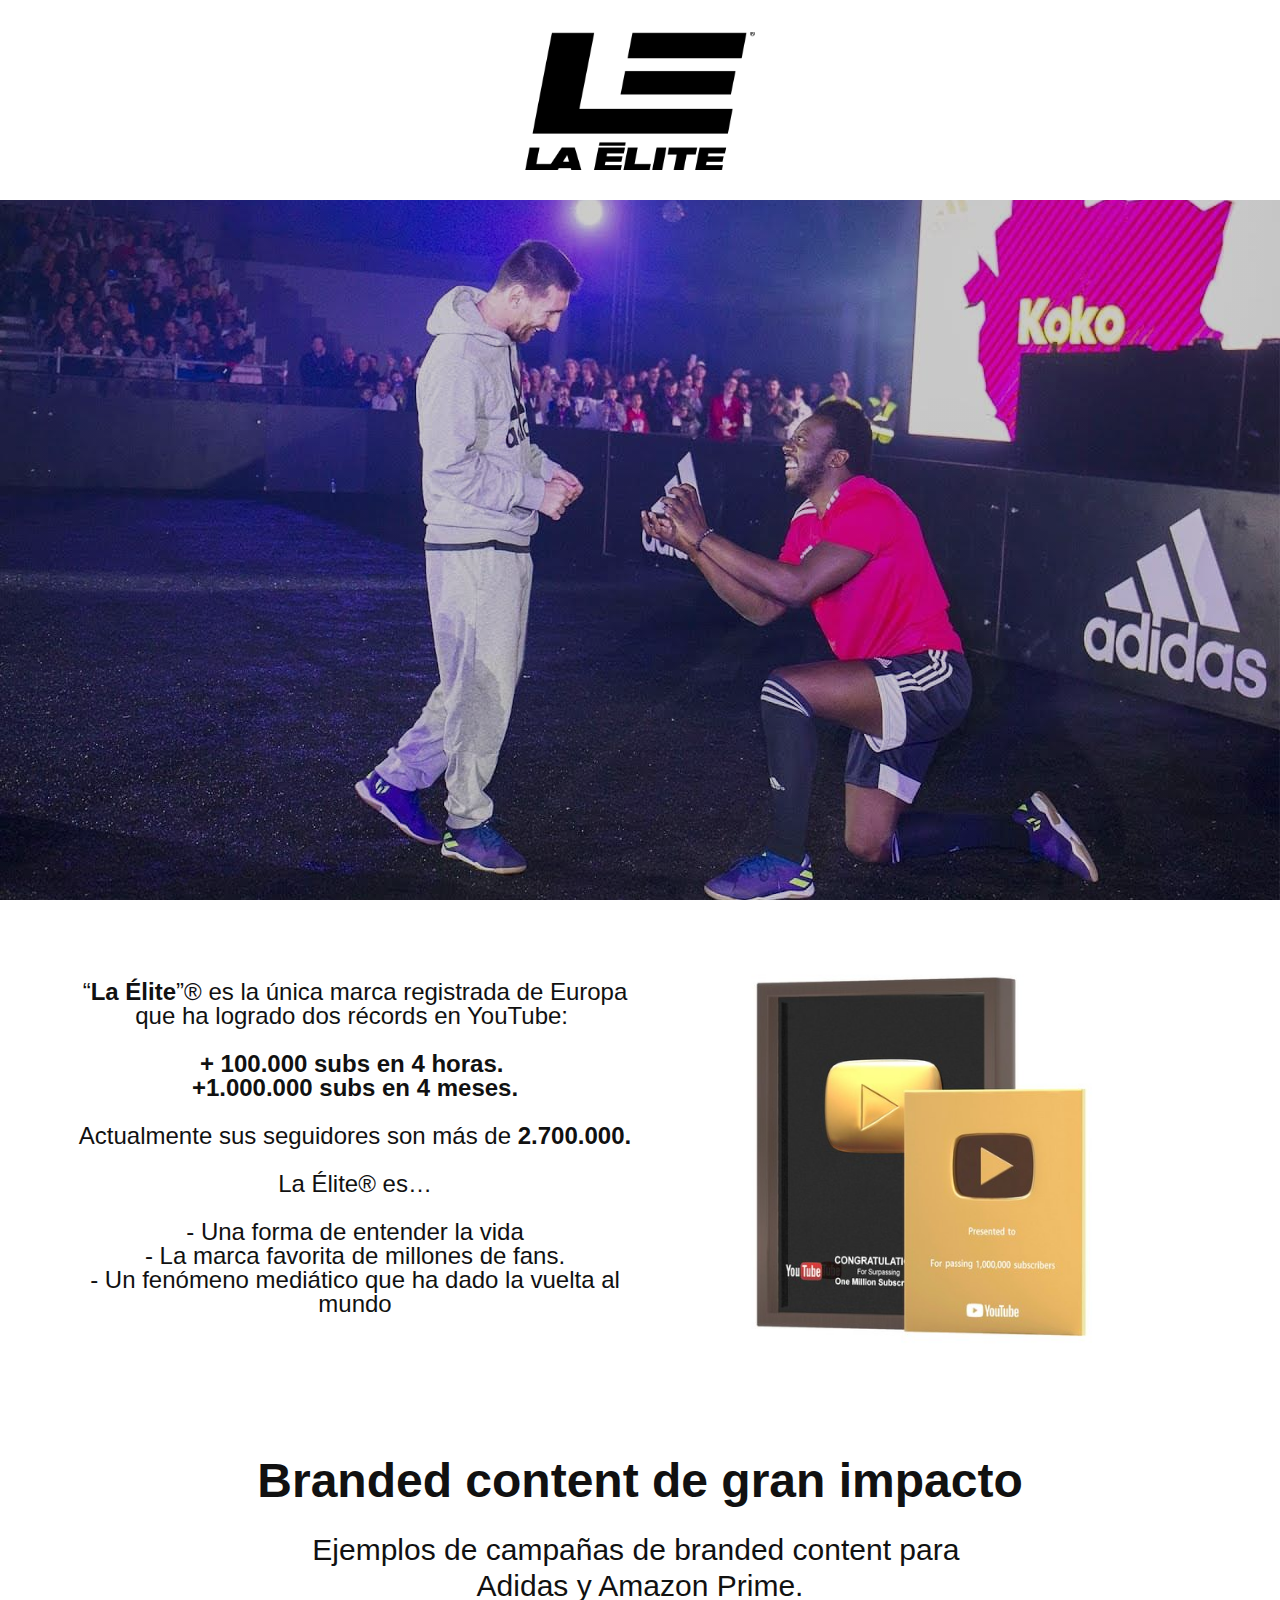
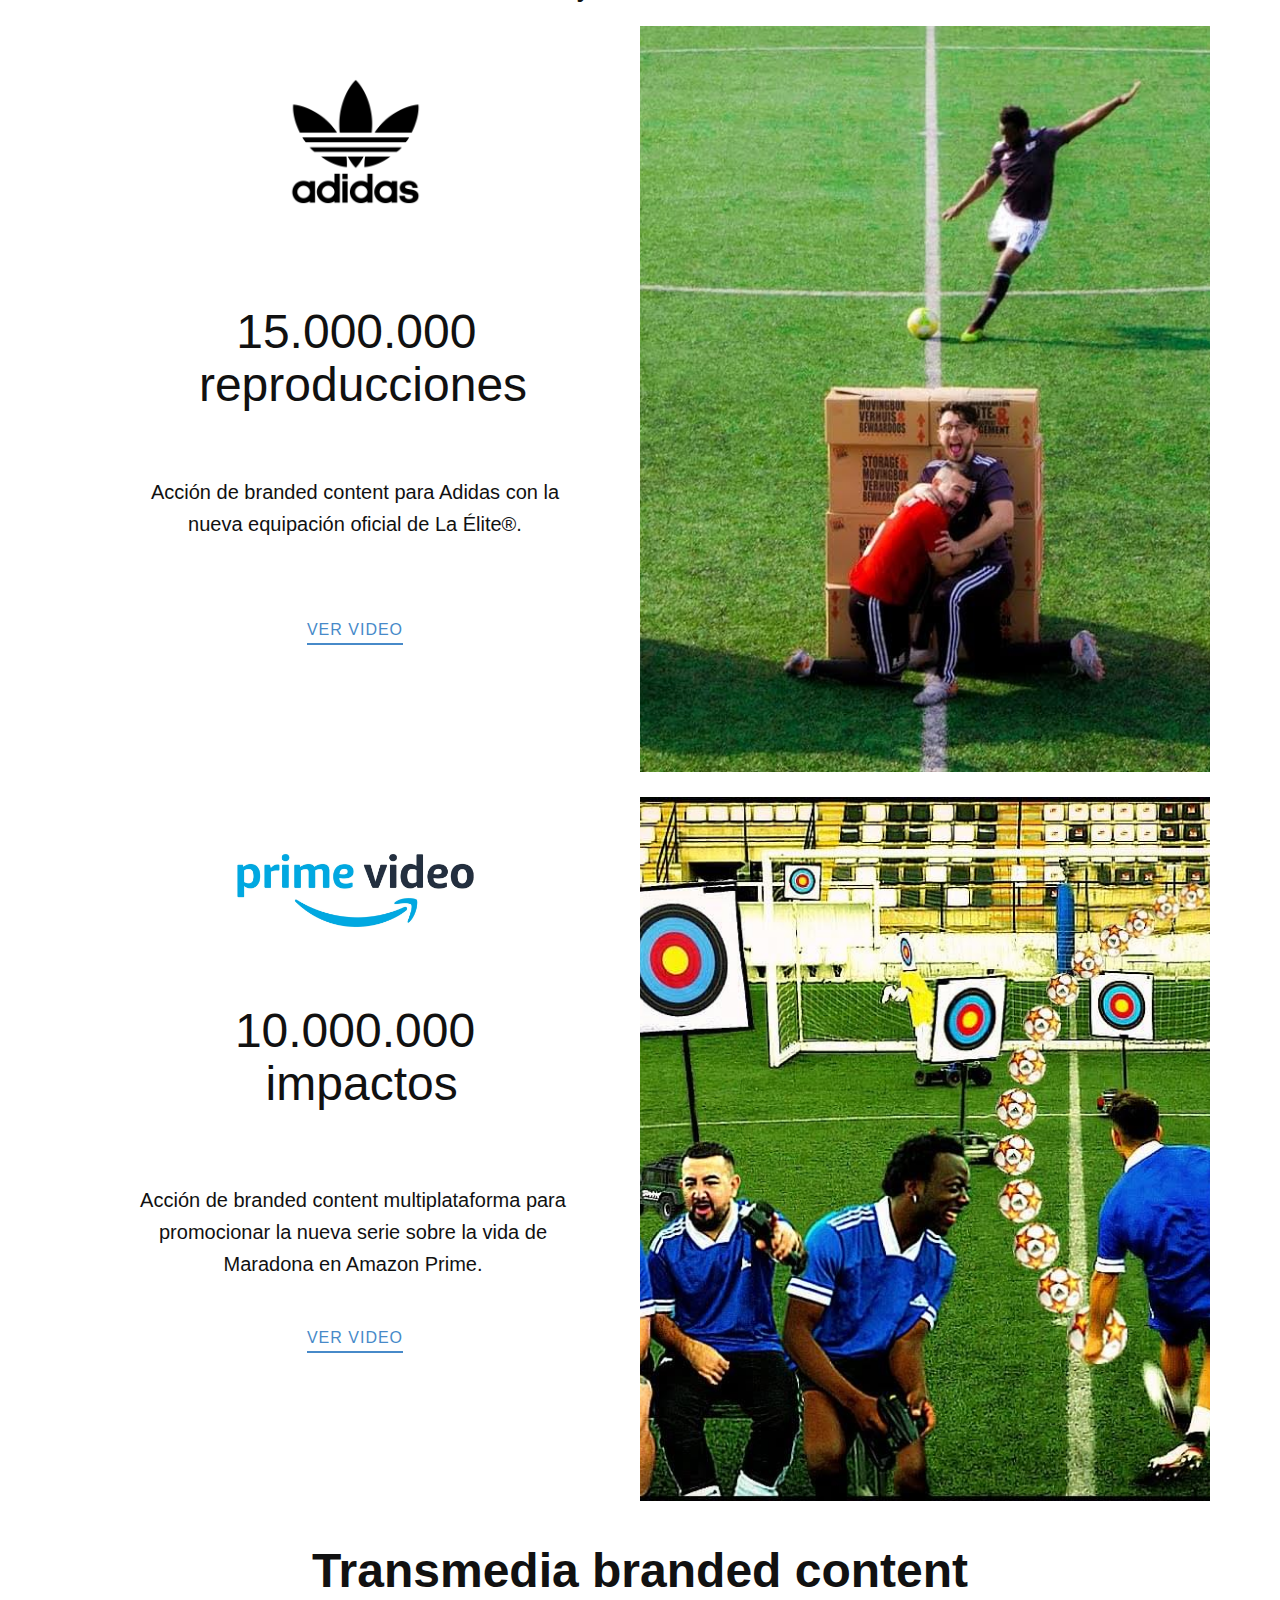
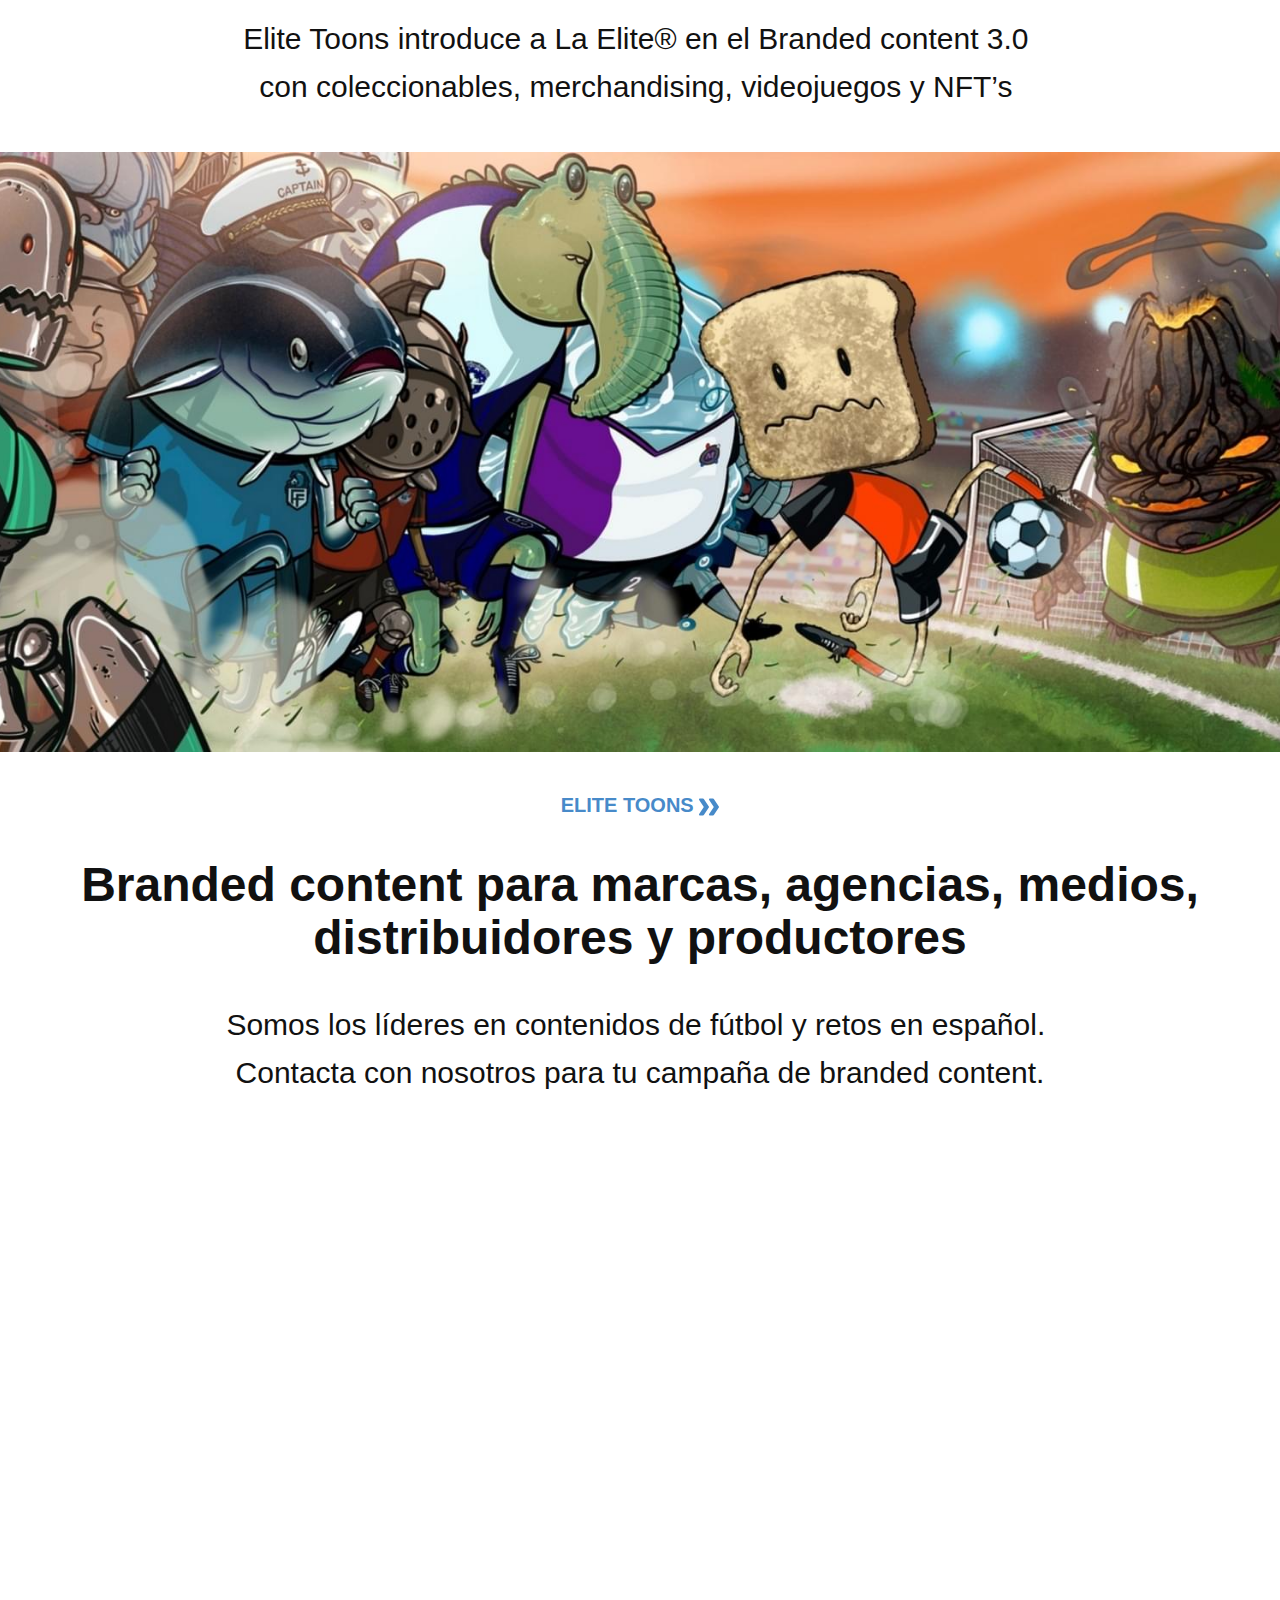
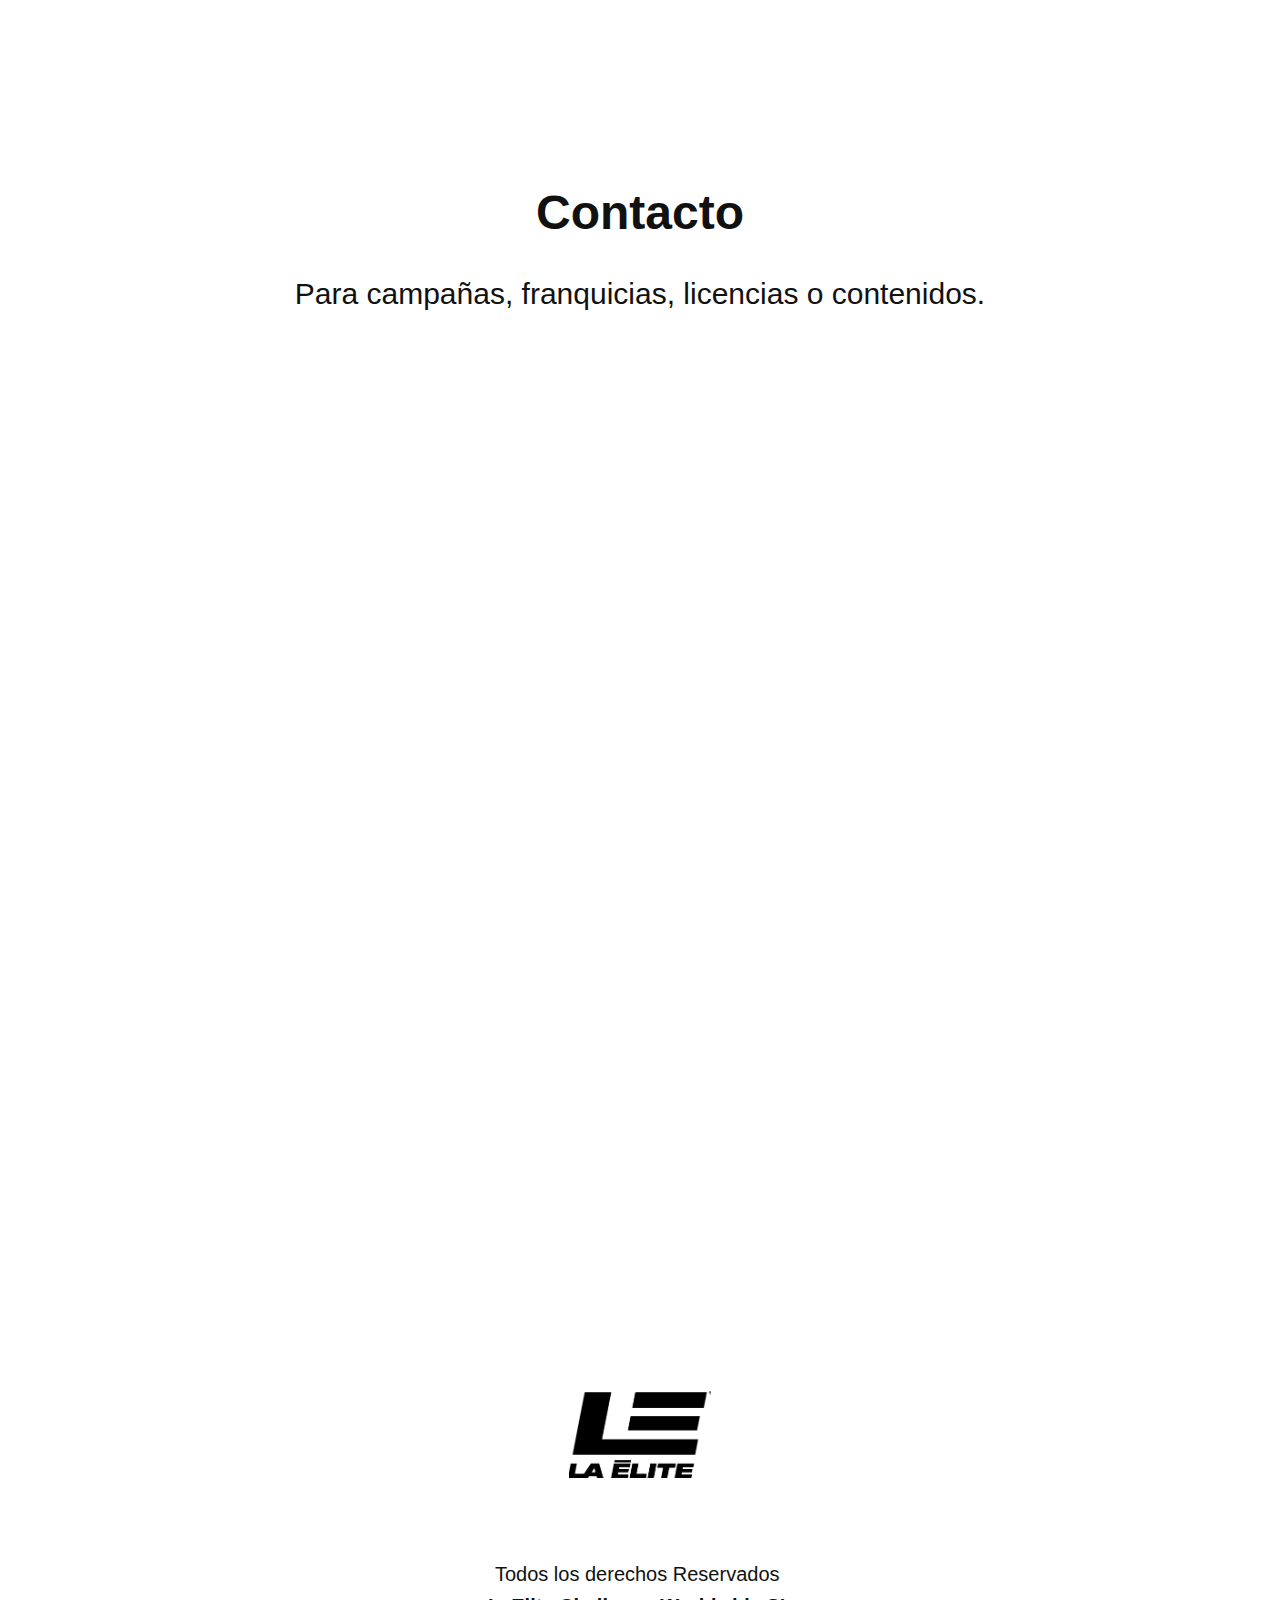
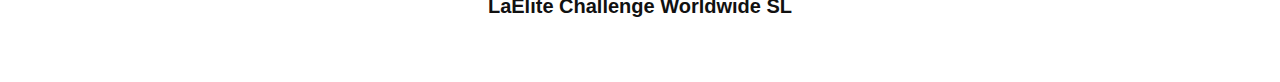
==== La-Elite.html @ 3ebfd76a "Landing page 1.0" ====
<!DOCTYPE html>
<html style="font-size: 16px;" lang="es"><head>
    <meta name="viewport" content="width=device-width, initial-scale=1.0">
    <meta charset="utf-8">
    <meta name="keywords" content="LaElite  retos futbol contenido marca influencers youtube tiktok  tik tok instagram challenges football soccer socialmedia ">
    <meta name="description" content="Licensing and Branded Content">
    <title>La Elite</title>
    <link rel="stylesheet" href="nicepage.css" media="screen">
<link rel="stylesheet" href="La-Elite.css" media="screen">
    <script class="u-script" type="text/javascript" src="jquery-1.9.1.min.js" defer=""></script>
    <script class="u-script" type="text/javascript" src="nicepage.js" defer=""></script>
    <meta name="generator" content="Nicepage 5.2.4, nicepage.com">
    <meta property="og:title" content="La Elite">
    <meta property="og:description" content="Challenges Worldwide. Futbol, influencers, branded content la Elite">
    <meta property="og:image" content="images/F8633E69-F8AB-4598-884B-5E8751451764.png">
    <meta property="og:url" content="Cryptomarketing.es/laelite">
    <link rel="icon" href="images/favicon.png">
    
    
    
    
    
    
    
    
    
    
    
    
    
    
    
    <script type="application/ld+json">{
		"@context": "http://schema.org",
		"@type": "Organization",
		"name": "La Elite CW Landing"
}</script>
    <meta name="theme-color" content="#478ac9">
    <meta property="og:type" content="website">
  </head>
  <body class="u-body u-xl-mode" data-lang="es"><header class="u-clearfix u-header u-white u-header" id="sec-7b88"><div class="u-clearfix u-sheet u-valign-middle-lg u-valign-middle-md u-valign-middle-sm u-valign-middle-xs u-sheet-1">
        <img class="u-image u-image-default u-preserve-proportions u-image-1" src="images/F8633E69-F8AB-4598-884B-5E8751451764.png" alt="" data-image-width="2528" data-image-height="1537">
      </div></header>
    <section class="u-align-center u-clearfix u-image u-shading u-video-cover u-section-1" id="carousel_d0b0" data-image-width="1280" data-image-height="720">
      <div class="u-clearfix u-sheet u-sheet-1"></div>
    </section>
    <section class="u-clearfix u-white u-section-2" id="sec-c9b1">
      <div class="u-clearfix u-sheet u-valign-middle u-sheet-1">
        <div class="u-clearfix u-expanded-width u-layout-wrap u-layout-wrap-1">
          <div class="u-layout">
            <div class="u-layout-row">
              <div class="u-container-style u-layout-cell u-size-30 u-white u-layout-cell-1">
                <div class="u-container-layout u-container-layout-1">
                  <p class="u-align-center u-custom-font u-font-arial u-text u-text-1">“<b>La Élite</b>”® es la única marca registrada de Europa que ha logrado dos récords en YouTube:&nbsp;<br>
                    <br>
                    <span style="font-weight: 700;">+</span>
                    <span style="font-weight: 700;">100.000 subs&nbsp;en&nbsp;4 horas.&nbsp;<br>+1.000.000&nbsp;subs&nbsp;en 4 meses.
                    </span>
                    <br>
                    <br>Actualmente sus seguidores son más de <span style="font-weight: 700;">2.700.000.</span>
                    <br>
                    <br>La Élite® es…<br>
                    <br>- Una forma de entender la vida<br>- La marca favorita de millones de fans.<br>- Un fenómeno mediático que ha dado la vuelta al mundo<br>
                  </p>
                </div>
              </div>
              <div class="u-container-style u-layout-cell u-size-30 u-layout-cell-2">
                <div class="u-container-layout u-container-layout-2">
                  <img class="u-expanded-width u-image u-image-contain u-image-default u-image-1" src="images/9CC37ECB-B79F-437D-857E-B94BC0A8EF96.jpeg" alt="" data-image-width="600" data-image-height="518">
                </div>
              </div>
            </div>
          </div>
        </div>
      </div>
    </section>
    <section class="u-clearfix u-section-3" id="sec-bc9f">
      <div class="u-clearfix u-sheet u-sheet-1">
        <h1 class="u-align-center u-custom-font u-font-arial u-text u-text-default u-text-1">Branded content de gran impacto</h1>
        <h3 class="u-align-center u-text u-text-default-xs u-text-2">Ejemplos de campañas de branded content para&nbsp;<br>Adidas y Amazon Prime.
        </h3>
      </div>
    </section>
    <section class="u-clearfix u-section-4" id="sec-6598">
      <div class="u-clearfix u-sheet u-sheet-1">
        <div class="u-clearfix u-expanded-width u-gutter-0 u-layout-wrap u-layout-wrap-1">
          <div class="u-layout" style="">
            <div class="u-layout-row" style="">
              <div class="u-align-center u-container-style u-layout-cell u-left-cell u-size-30 u-size-xs-60 u-white u-layout-cell-1" src="">
                <div class="u-container-layout u-container-layout-1">
                  <img class="u-image u-image-contain u-image-default u-image-1" src="images/C5A08C64-2C39-49C4-8559-2E375C775771.png" alt="" data-image-width="3840" data-image-height="2160">
                  <h1 class="u-text u-text-1">15.000.000&nbsp;<br>reproducciones
                  </h1>
                  <p class="u-align-center-xs u-align-left-md u-align-left-sm u-text u-text-2">Acción de branded content para Adidas con la nueva equipación oficial de&nbsp;La Élite®. </p>
                  <a href="https://youtu.be/mPvLZHl-RMQ" class="u-active-none u-border-2 u-border-no-left u-border-no-right u-border-no-top u-border-palette-1-base u-btn u-btn-rectangle u-button-style u-hover-none u-none u-btn-1">
                    <br>VER VIDEO
                  </a>
                </div>
              </div>
              <div class="u-align-center u-container-style u-image u-layout-cell u-right-cell u-size-30 u-size-xs-60 u-image-2" src="" data-image-width="1280" data-image-height="720">
                <div class="u-container-layout u-valign-middle u-container-layout-2" src=""></div>
              </div>
            </div>
          </div>
        </div>
      </div>
    </section>
    <section class="u-clearfix u-section-5" id="carousel_aed4">
      <div class="u-clearfix u-sheet u-sheet-1">
        <div class="u-clearfix u-expanded-width u-gutter-0 u-layout-wrap u-layout-wrap-1">
          <div class="u-layout" style="">
            <div class="u-layout-row" style="">
              <div class="u-align-center u-container-style u-layout-cell u-left-cell u-size-30 u-size-xs-60 u-white u-layout-cell-1" src="">
                <div class="u-container-layout u-valign-top-lg u-valign-top-md u-valign-top-sm u-valign-top-xl u-container-layout-1">
                  <img class="u-image u-image-contain u-image-default u-image-1" src="images/0F067AB4-8255-4D62-A600-AD9FF8846CD0.jpeg" alt="" data-image-width="1920" data-image-height="960">
                  <h1 class="u-text u-text-default u-text-1">10.000.000<br>&nbsp;impactos
                  </h1>
                  <p class="u-align-center-xs u-align-left-md u-align-left-sm u-text u-text-2">Acción de branded content multiplataforma para promocionar la nueva serie sobre la vida de Maradona en Amazon Prime.<br>
                  </p>
                  <a href="https://youtu.be/SVJ6r1bSUQo" class="u-active-none u-border-2 u-border-no-left u-border-no-right u-border-no-top u-border-palette-1-base u-btn u-btn-rectangle u-button-style u-hover-none u-none u-btn-1">
                    <br>Ver video
                  </a>
                </div>
              </div>
              <div class="u-align-center u-container-style u-image u-layout-cell u-right-cell u-size-30 u-size-xs-60 u-image-2" src="" data-image-width="1280" data-image-height="720">
                <div class="u-container-layout u-valign-middle u-container-layout-2" src=""></div>
              </div>
            </div>
          </div>
        </div>
      </div>
    </section>
    <section class="u-clearfix u-section-6" id="sec-845a">
      <div class="u-clearfix u-sheet u-sheet-1">
        <h1 class="u-align-center u-text u-text-default u-text-1">Transmedia branded&nbsp;content</h1>
        <p class="u-align-center u-text u-text-default-lg u-text-default-md u-text-default-xl u-text-2">Elite Toons introduce a La Elite®&nbsp;en el Branded content 3.0&nbsp;<br>con coleccionables, merchandising, videojuegos y NFT’s&nbsp;
        </p>
      </div>
    </section>
    <section class="u-clearfix u-image u-section-7" id="sec-3528" data-href="Https://cryptomarketing.es/elitetoons" data-image-width="1920" data-image-height="701">
      <div class="u-clearfix u-sheet u-sheet-1"></div>
    </section>
    <section class="u-clearfix u-section-8" id="sec-aef9">
      <div class="u-clearfix u-sheet u-valign-middle-sm u-valign-middle-xs u-sheet-1">
        <a href="https://cryptomarketing.es/elitetoons/index.html" class="u-btn u-button-style u-none u-text-hover-palette-2-base u-text-palette-1-base u-btn-1">elite toons&nbsp;<span class="u-icon u-text-palette-1-base"><svg class="u-svg-content" viewBox="0 -32 426.66667 426" style="width: 1em; height: 1em;"><path d="m213.332031 181.667969c0 4.265625-1.277343 8.53125-3.625 11.730469l-106.667969 160c-3.839843 5.761718-10.238281 9.601562-17.707031 9.601562h-64c-11.730469 0-21.332031-9.601562-21.332031-21.332031 0-4.269531 1.28125-8.535157 3.625-11.734375l98.773438-148.265625-98.773438-148.269531c-2.34375-3.199219-3.625-7.464844-3.625-11.730469 0-11.734375 9.601562-21.335938 21.332031-21.335938h64c7.46875 0 13.867188 3.839844 17.707031 9.601563l106.667969 160c2.347657 3.199218 3.625 7.464844 3.625 11.734375zm0 0"></path><path d="m426.667969 181.667969c0 4.265625-1.28125 8.53125-3.628907 11.730469l-106.664062 160c-3.839844 5.761718-10.242188 9.601562-17.707031 9.601562h-64c-11.734375 0-21.335938-9.601562-21.335938-21.332031 0-4.269531 1.28125-8.535157 3.628907-11.734375l98.773437-148.265625-98.773437-148.269531c-2.347657-3.199219-3.628907-7.464844-3.628907-11.730469 0-11.734375 9.601563-21.335938 21.335938-21.335938h64c7.464843 0 13.867187 3.839844 17.707031 9.601563l106.664062 160c2.347657 3.199218 3.628907 7.464844 3.628907 11.734375zm0 0"></path></svg><img></span>
        </a>
      </div>
    </section>
    <section class="u-clearfix u-section-9" id="sec-1248">
      <div class="u-clearfix u-sheet u-sheet-1">
        <h1 class="u-align-center u-custom-font u-font-arial u-text u-text-default u-text-1">Branded content para marcas, agencias, medios, distribuidores y productores </h1>
        <p class="u-align-center u-text u-text-2">Somos los líderes en contenidos de fútbol y&nbsp;retos en español.&nbsp;<br>Contacta con nosotros para tu campaña de branded content.
        </p>
      </div>
    </section>
    <section class="u-clearfix u-video u-video-contain u-section-10" id="sec-fd23">
      <div class="u-background-video u-expanded u-video-contain" style="">
        <div class="embed-responsive embed-responsive-1">
          <iframe style="position: absolute;top: 0;left: 0;width: 100%;height: 100%;" class="embed-responsive-item" src="https://www.youtube.com/embed/J-xyVG3mMMg?playlist=J-xyVG3mMMg&amp;loop=1&amp;mute=1&amp;showinfo=0&amp;controls=0&amp;start=0&amp;autoplay=1" data-autoplay="1" frameborder="0" allowfullscreen=""></iframe>
        </div>
      </div>
      <div class="u-clearfix u-sheet u-sheet-1"></div>
    </section>
    <section class="u-clearfix u-section-11" id="sec-577b">
      <div class="u-clearfix u-sheet u-sheet-1">
        <h1 class="u-align-center u-custom-font u-font-arial u-text u-text-default u-text-1">Contacto</h1>
      </div>
    </section>
    <section class="u-align-center u-clearfix u-white u-section-12" id="sec-f5f3">
      <div class="u-clearfix u-sheet u-valign-middle-sm u-sheet-1">
        <p class="u-text u-text-default u-text-1">Para campañas, franquicias, licencias o contenidos.</p>
      </div>
    </section>
    <section class="u-clearfix u-container-align-center-lg u-container-align-center-md u-container-align-center-xl u-section-13" id="sec-2883">
      <div class="u-clearfix u-sheet u-valign-top-sm u-sheet-1">
        <div class="u-align-center u-clearfix u-custom-html u-expanded-width-lg u-expanded-width-md u-expanded-width-xl u-custom-html-1">
          <iframe src="https://docs.google.com/forms/d/e/1FAIpQLSerYa_F0TWxSxbwX2jTkiCd0v9eqsH4AauXKqIw-ObY4F_r_w/viewform?embedded=true" width="440" height="940" frameborder="0" marginheight="0" marginwidth="0">S&amp;amp;amp;amp;amp;amp;amp;amp;amp;amp;amp;amp;amp;amp;amp;amp;amp;amp;amp;amp;amp;amp;amp;amp;amp;amp;amp;amp;amp;amp;amp;amp;amp;amp;amp;amp;amp;amp;amp;amp;amp;amp;amp;amp;amp;amp;amp;amp;amp;amp;amp;amp;amp;amp;amp;amp;amp;#39;està carregant…</iframe>
        </div>
      </div>
    </section>
    <section class="u-clearfix u-section-14" id="sec-4db8">
      <div class="u-clearfix u-sheet u-valign-middle u-sheet-1">
        <img class="u-image u-image-default u-preserve-proportions u-image-1" src="images/F8633E69-F8AB-4598-884B-5E8751451764.png" alt="" data-image-width="2528" data-image-height="1537">
      </div>
    </section>
    
    
    <footer class="u-align-center u-clearfix u-footer u-white u-footer" id="sec-0ef4"><div class="u-clearfix u-sheet u-valign-middle u-sheet-1">
        <p class="u-small-text u-text u-text-variant u-text-1">Todos los derechos Reservados&nbsp;<br>
          <span style="font-weight: 700;">LaElite Challenge Worldwide SL</span>
        </p>
      </div></footer>
  
</body></html>
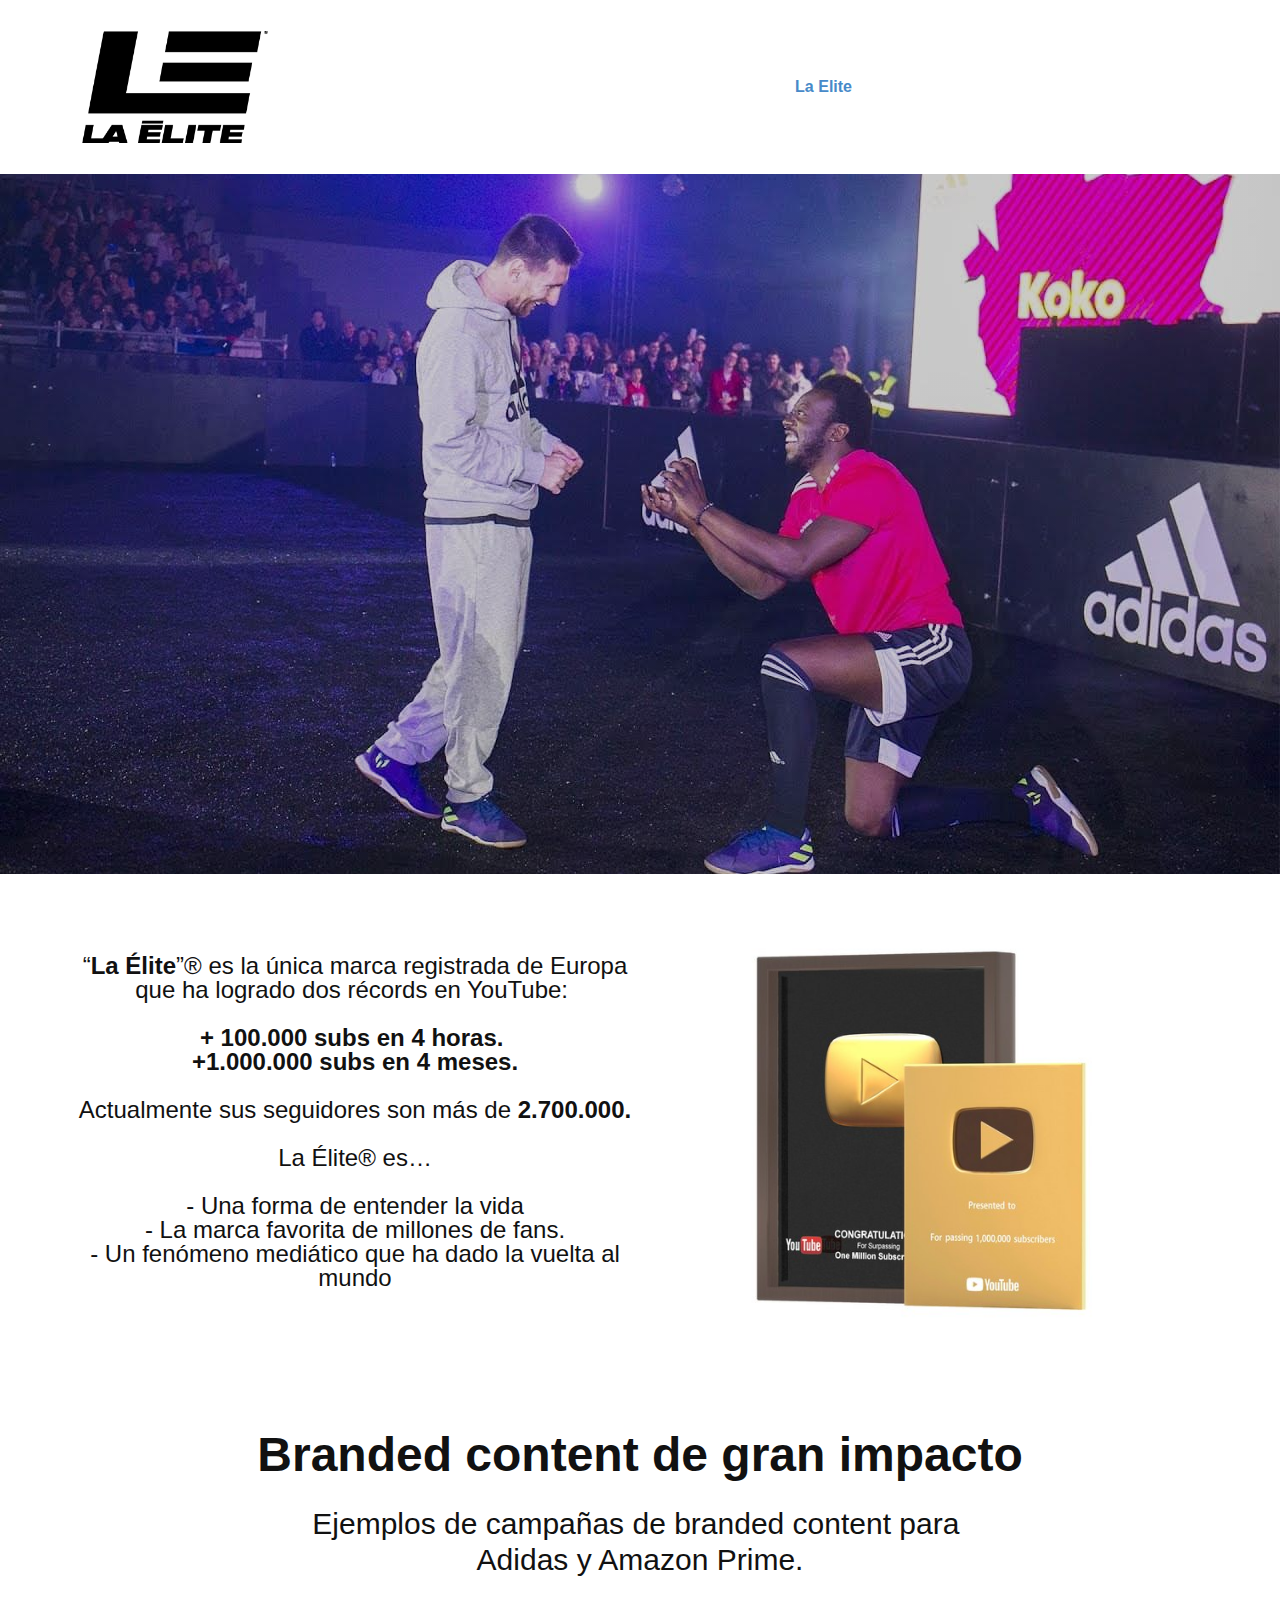
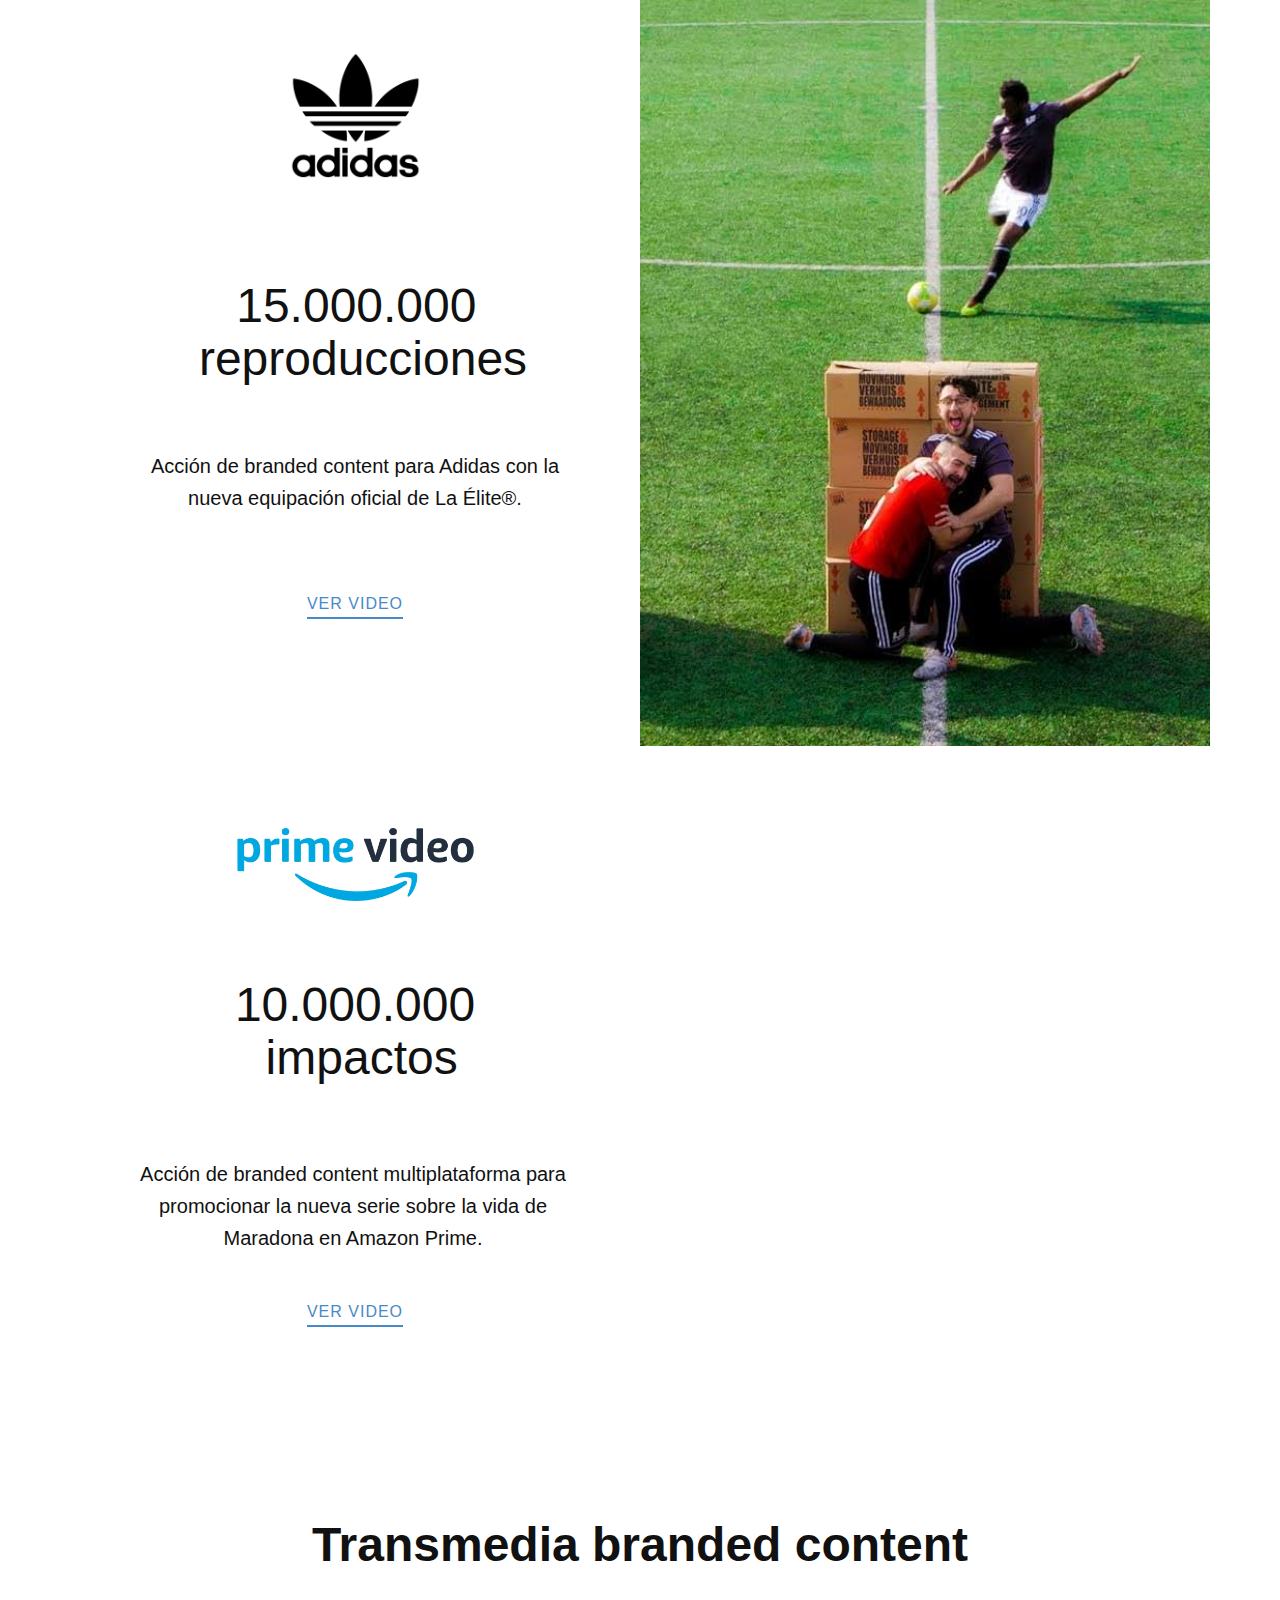
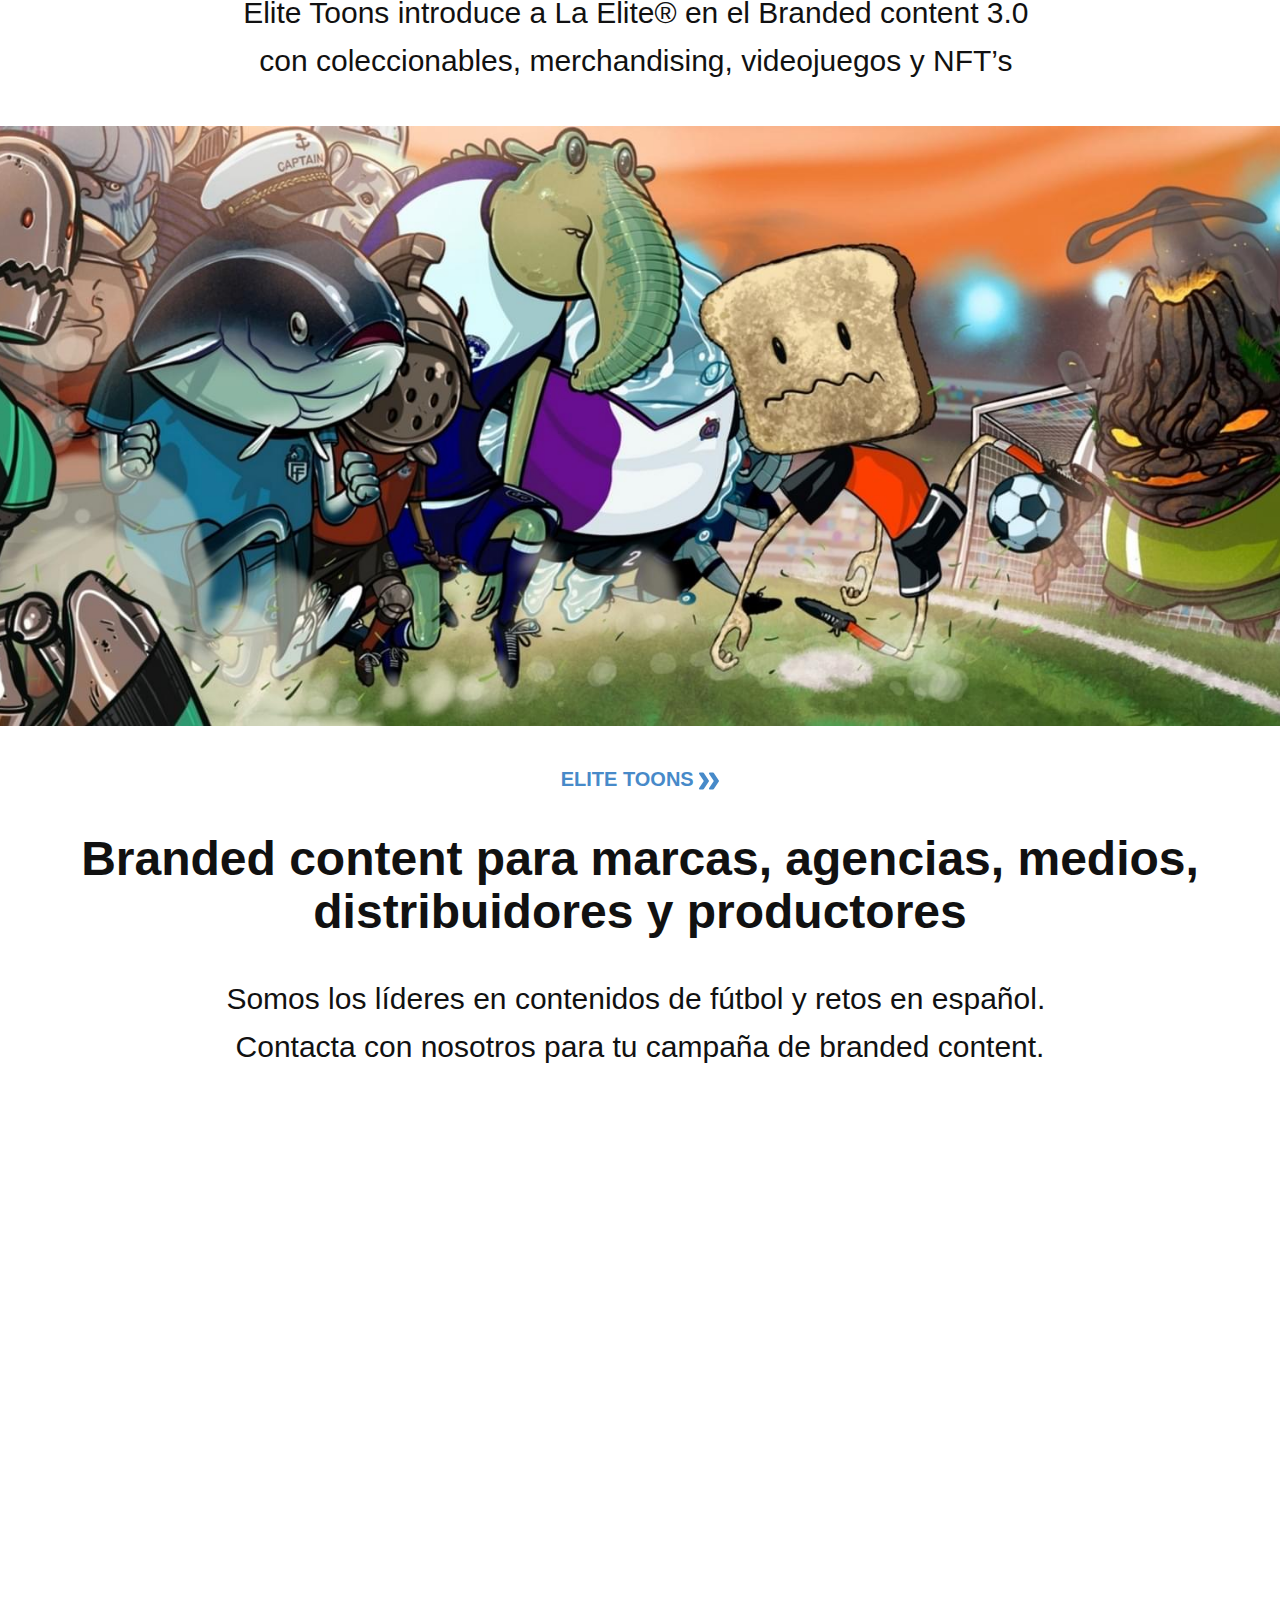
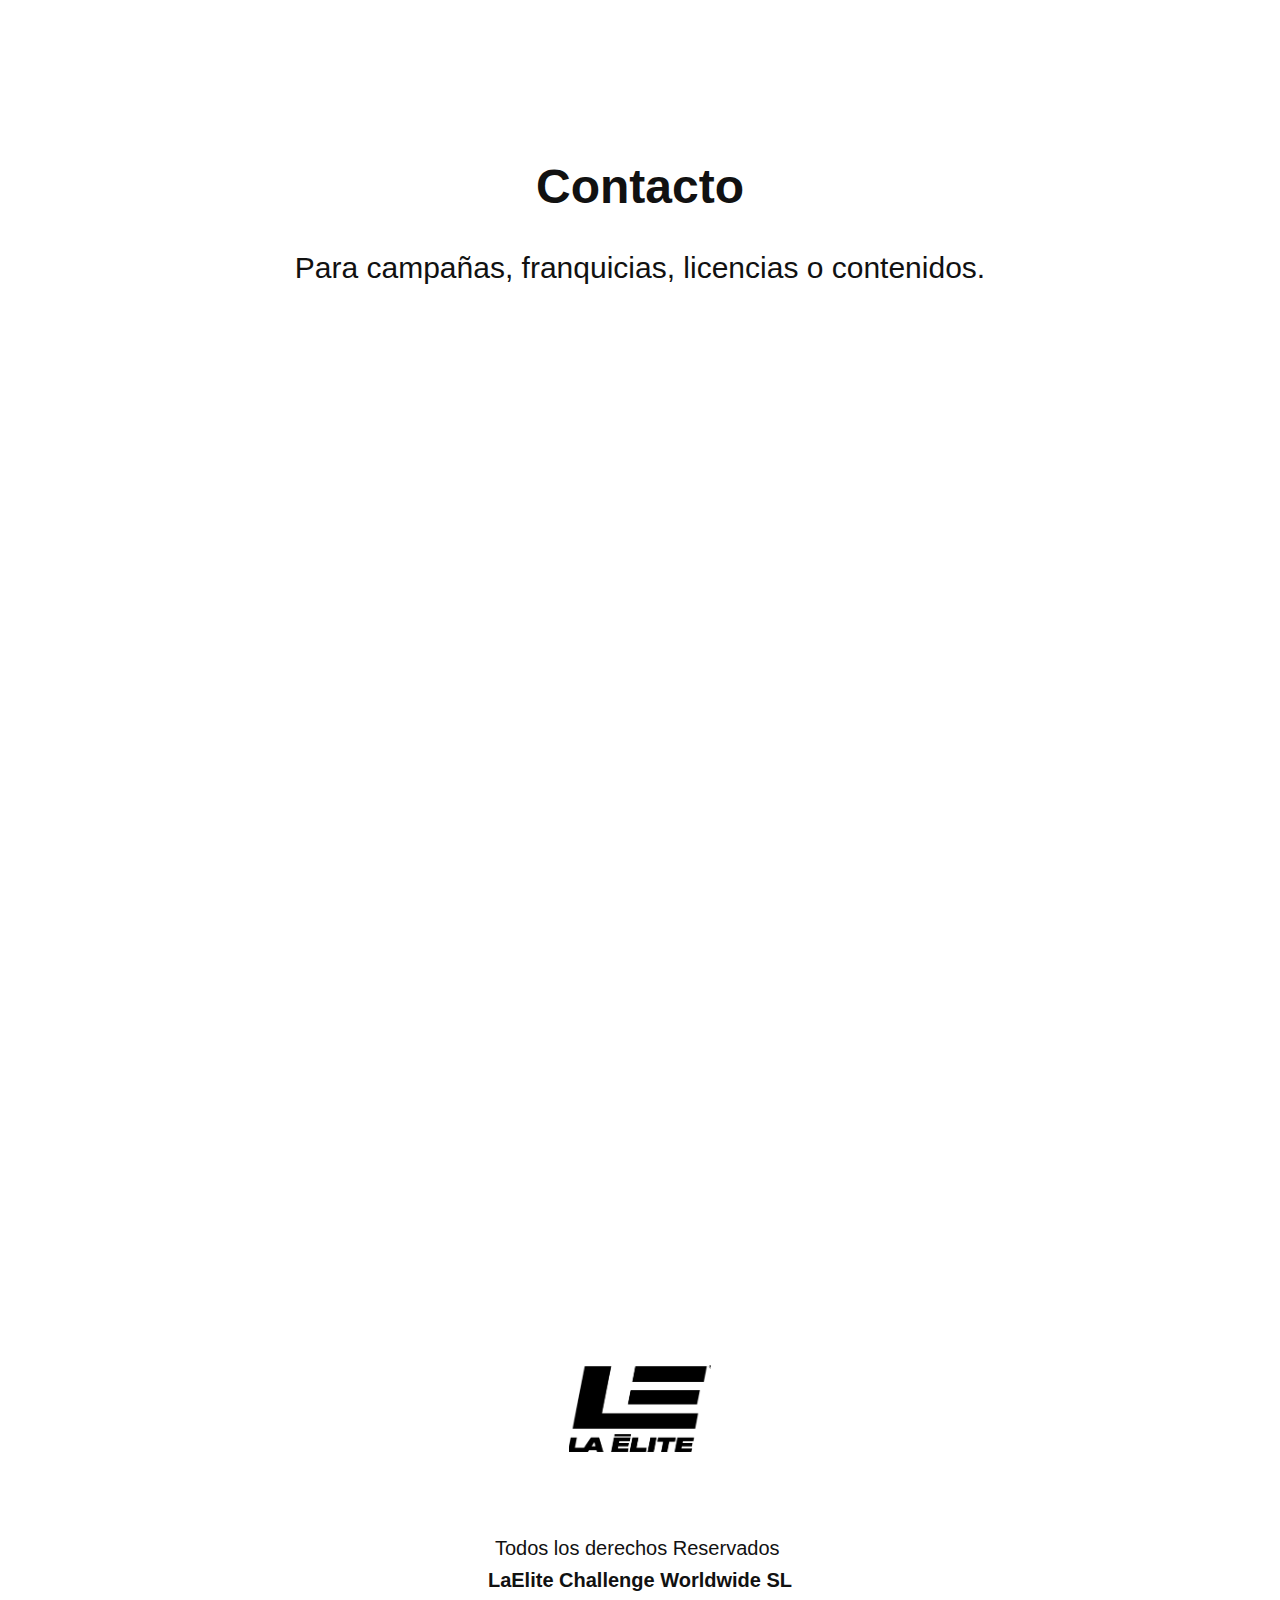
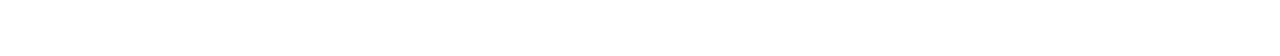
==== commit 654e84ae: "Add files via upload" ====
--- a/La-Elite.html
+++ b/La-Elite.html
@@ -9,7 +9,7 @@
 <link rel="stylesheet" href="La-Elite.css" media="screen">
     <script class="u-script" type="text/javascript" src="jquery-1.9.1.min.js" defer=""></script>
     <script class="u-script" type="text/javascript" src="nicepage.js" defer=""></script>
-    <meta name="generator" content="Nicepage 5.2.4, nicepage.com">
+    <meta name="generator" content="Nicepage 5.9.8, nicepage.com">
     <meta property="og:title" content="La Elite">
     <meta property="og:description" content="Challenges Worldwide. Futbol, influencers, branded content la Elite">
     <meta property="og:image" content="images/F8633E69-F8AB-4598-884B-5E8751451764.png">
@@ -37,9 +37,32 @@
 }</script>
     <meta name="theme-color" content="#478ac9">
     <meta property="og:type" content="website">
-  </head>
-  <body class="u-body u-xl-mode" data-lang="es"><header class="u-clearfix u-header u-white u-header" id="sec-7b88"><div class="u-clearfix u-sheet u-valign-middle-lg u-valign-middle-md u-valign-middle-sm u-valign-middle-xs u-sheet-1">
+  <meta data-intl-tel-input-cdn-path="intlTelInput/"></head>
+  <body class="u-body u-xl-mode" data-lang="es"><header class="u-clearfix u-header u-white u-header" id="sec-7b88"><div class="u-clearfix u-sheet u-sheet-1">
         <img class="u-image u-image-default u-preserve-proportions u-image-1" src="images/F8633E69-F8AB-4598-884B-5E8751451764.png" alt="" data-image-width="2528" data-image-height="1537">
+        <nav class="u-menu u-menu-one-level u-offcanvas u-menu-1">
+          <div class="menu-collapse" style="font-size: 1rem; letter-spacing: 0px; font-weight: 700;">
+            <a class="u-button-style u-custom-border u-custom-border-color u-custom-borders u-custom-left-right-menu-spacing u-custom-text-active-color u-custom-text-color u-custom-text-hover-color u-custom-top-bottom-menu-spacing u-nav-link" href="#">
+              <svg class="u-svg-link" viewBox="0 0 24 24"><use xlink:href="#svg-5850"></use></svg>
+              <svg class="u-svg-content" version="1.1" id="svg-5850" viewBox="0 0 16 16" x="0px" y="0px" xmlns:xlink="http://www.w3.org/1999/xlink" xmlns="http://www.w3.org/2000/svg"><g><rect y="1" width="16" height="2"></rect><rect y="7" width="16" height="2"></rect><rect y="13" width="16" height="2"></rect>
+</g></svg>
+            </a>
+          </div>
+          <div class="u-custom-menu u-nav-container">
+            <ul class="u-nav u-spacing-20 u-unstyled u-nav-1"><li class="u-nav-item"><a class="u-button-style u-nav-link u-text-active-palette-1-base u-text-grey-90 u-text-hover-palette-2-base" href="La-Elite.html" style="padding: 10px 194px;">La Elite</a>
+</li></ul>
+          </div>
+          <div class="u-custom-menu u-nav-container-collapse">
+            <div class="u-black u-container-style u-inner-container-layout u-opacity u-opacity-95 u-sidenav">
+              <div class="u-inner-container-layout u-sidenav-overflow">
+                <div class="u-menu-close"></div>
+                <ul class="u-align-center u-nav u-popupmenu-items u-unstyled u-nav-2"><li class="u-nav-item"><a class="u-button-style u-nav-link" href="La-Elite.html">La Elite</a>
+</li></ul>
+              </div>
+            </div>
+            <div class="u-black u-menu-overlay u-opacity u-opacity-70"></div>
+          </div>
+        </nav>
       </div></header>
     <section class="u-align-center u-clearfix u-image u-shading u-video-cover u-section-1" id="carousel_d0b0" data-image-width="1280" data-image-height="720">
       <div class="u-clearfix u-sheet u-sheet-1"></div>
@@ -122,7 +145,7 @@
                   </a>
                 </div>
               </div>
-              <div class="u-align-center u-container-style u-image u-layout-cell u-right-cell u-size-30 u-size-xs-60 u-image-2" src="" data-image-width="1280" data-image-height="720">
+              <div class="u-align-center u-container-style u-image u-layout-cell u-right-cell u-size-30 u-size-xs-60 u-image-2" src="" data-image-width="1080" data-image-height="1350">
                 <div class="u-container-layout u-valign-middle u-container-layout-2" src=""></div>
               </div>
             </div>
@@ -142,7 +165,7 @@
     </section>
     <section class="u-clearfix u-section-8" id="sec-aef9">
       <div class="u-clearfix u-sheet u-valign-middle-sm u-valign-middle-xs u-sheet-1">
-        <a href="https://cryptomarketing.es/elitetoons/index.html" class="u-btn u-button-style u-none u-text-hover-palette-2-base u-text-palette-1-base u-btn-1">elite toons&nbsp;<span class="u-icon u-text-palette-1-base"><svg class="u-svg-content" viewBox="0 -32 426.66667 426" style="width: 1em; height: 1em;"><path d="m213.332031 181.667969c0 4.265625-1.277343 8.53125-3.625 11.730469l-106.667969 160c-3.839843 5.761718-10.238281 9.601562-17.707031 9.601562h-64c-11.730469 0-21.332031-9.601562-21.332031-21.332031 0-4.269531 1.28125-8.535157 3.625-11.734375l98.773438-148.265625-98.773438-148.269531c-2.34375-3.199219-3.625-7.464844-3.625-11.730469 0-11.734375 9.601562-21.335938 21.332031-21.335938h64c7.46875 0 13.867188 3.839844 17.707031 9.601563l106.667969 160c2.347657 3.199218 3.625 7.464844 3.625 11.734375zm0 0"></path><path d="m426.667969 181.667969c0 4.265625-1.28125 8.53125-3.628907 11.730469l-106.664062 160c-3.839844 5.761718-10.242188 9.601562-17.707031 9.601562h-64c-11.734375 0-21.335938-9.601562-21.335938-21.332031 0-4.269531 1.28125-8.535157 3.628907-11.734375l98.773437-148.265625-98.773437-148.269531c-2.347657-3.199219-3.628907-7.464844-3.628907-11.730469 0-11.734375 9.601563-21.335938 21.335938-21.335938h64c7.464843 0 13.867187 3.839844 17.707031 9.601563l106.664062 160c2.347657 3.199218 3.628907 7.464844 3.628907 11.734375zm0 0"></path></svg><img></span>
+        <a href="https://cryptomarketing.es/elitetoons/index.html" class="u-btn u-button-style u-none u-text-hover-palette-2-base u-text-palette-1-base u-btn-1">elite toons&nbsp;<span class="u-icon u-text-palette-1-base"><svg class="u-svg-content" viewBox="0 -32 426.66667 426" style="width: 1em; height: 1em;"><path d="m213.332031 181.667969c0 4.265625-1.277343 8.53125-3.625 11.730469l-106.667969 160c-3.839843 5.761718-10.238281 9.601562-17.707031 9.601562h-64c-11.730469 0-21.332031-9.601562-21.332031-21.332031 0-4.269531 1.28125-8.535157 3.625-11.734375l98.773438-148.265625-98.773438-148.269531c-2.34375-3.199219-3.625-7.464844-3.625-11.730469 0-11.734375 9.601562-21.335938 21.332031-21.335938h64c7.46875 0 13.867188 3.839844 17.707031 9.601563l106.667969 160c2.347657 3.199218 3.625 7.464844 3.625 11.734375zm0 0"></path><path d="m426.667969 181.667969c0 4.265625-1.28125 8.53125-3.628907 11.730469l-106.664062 160c-3.839844 5.761718-10.242188 9.601562-17.707031 9.601562h-64c-11.734375 0-21.335938-9.601562-21.335938-21.332031 0-4.269531 1.28125-8.535157 3.628907-11.734375l98.773437-148.265625-98.773437-148.269531c-2.347657-3.199219-3.628907-7.464844-3.628907-11.730469 0-11.734375 9.601563-21.335938 21.335938-21.335938h64c7.464843 0 13.867187 3.839844 17.707031 9.601563l106.664062 160c2.347657 3.199218 3.628907 7.464844 3.628907 11.734375zm0 0"></path></svg></span>
         </a>
       </div>
     </section>
@@ -174,7 +197,7 @@
     <section class="u-clearfix u-container-align-center-lg u-container-align-center-md u-container-align-center-xl u-section-13" id="sec-2883">
       <div class="u-clearfix u-sheet u-valign-top-sm u-sheet-1">
         <div class="u-align-center u-clearfix u-custom-html u-expanded-width-lg u-expanded-width-md u-expanded-width-xl u-custom-html-1">
-          <iframe src="https://docs.google.com/forms/d/e/1FAIpQLSerYa_F0TWxSxbwX2jTkiCd0v9eqsH4AauXKqIw-ObY4F_r_w/viewform?embedded=true" width="440" height="940" frameborder="0" marginheight="0" marginwidth="0">S&amp;amp;amp;amp;amp;amp;amp;amp;amp;amp;amp;amp;amp;amp;amp;amp;amp;amp;amp;amp;amp;amp;amp;amp;amp;amp;amp;amp;amp;amp;amp;amp;amp;amp;amp;amp;amp;amp;amp;amp;amp;amp;amp;amp;amp;amp;amp;amp;amp;amp;amp;amp;amp;amp;amp;amp;amp;#39;està carregant…</iframe>
+          <iframe src="https://docs.google.com/forms/d/e/1FAIpQLSerYa_F0TWxSxbwX2jTkiCd0v9eqsH4AauXKqIw-ObY4F_r_w/viewform?embedded=true" width="440" height="940" frameborder="0" marginheight="0" marginwidth="0">S&amp;amp;amp;amp;amp;amp;amp;amp;amp;amp;amp;amp;amp;amp;amp;amp;amp;amp;amp;amp;amp;amp;amp;amp;amp;amp;amp;amp;amp;amp;amp;amp;amp;amp;amp;amp;amp;amp;amp;amp;amp;amp;amp;amp;amp;amp;amp;amp;amp;amp;amp;amp;amp;amp;amp;amp;amp;amp;amp;amp;amp;amp;amp;#39;està carregant…</iframe>
         </div>
       </div>
     </section>
--- a/nicepage.css
+++ b/nicepage.css
@@ -1078,6 +1078,10 @@
 .u-btn-circle {
   border-radius: 50%;
 }
+.u-button-style.u-border-no-top,
+.u-button-style.u-border-no-right,
+.u-button-style.u-border-no-left,
+.u-button-style.u-border-no-bottom,
 .u-btn-rectangle {
   border-radius: 0 !important;
 }
@@ -1194,7 +1198,7 @@
   padding: 10px 12px;
   background-image: none;
   background-clip: padding-box;
-  border: none;
+  border-width: 0;
   border-radius: 3px;
   transition: border-color ease-in-out 0.15s, box-shadow ease-in-out 0.15s;
   background-color: transparent;
@@ -1216,820 +1220,1075 @@
   flex-wrap: wrap;
   align-items: flex-end;
 }
-.u-form-vertical.u-form-spacing-50 {
+.u-form-vertical.u-form-spacing-50,
+.u-form-vertical.u-form-spacing-50 .u-form-step {
   margin-left: -50px;
   width: calc(100% +  50px);
 }
-.u-form-vertical.u-form-spacing-50 .u-form-group {
+.u-form-vertical.u-form-spacing-50 .u-form-group,
+.u-form-vertical.u-form-spacing-50 .u-form-step .u-form-group {
   margin-bottom: 50px;
 }
-.u-form-vertical.u-form-spacing-50 .u-form-group:not(.u-image) {
+.u-form-vertical.u-form-spacing-50 .u-form-group:not(.u-image):not(.u-form-progress),
+.u-form-vertical.u-form-spacing-50 .u-form-step .u-form-group:not(.u-image):not(.u-form-progress) {
   padding-left: 50px;
 }
-.u-form-vertical.u-form-spacing-50 .u-form-group.u-image {
+.u-form-vertical.u-form-spacing-50 .u-form-group.u-image,
+.u-form-vertical.u-form-spacing-50 .u-form-step .u-form-group.u-image {
   margin-left: 50px !important;
 }
-.u-form-vertical.u-form-spacing-50 .u-form-group.u-form-line {
+.u-form-vertical.u-form-spacing-50 .u-form-group.u-form-line,
+.u-form-vertical.u-form-spacing-50 .u-form-step .u-form-group.u-form-line {
   margin-left: 50px;
 }
-.u-form-vertical.u-form-spacing-49 {
+.u-form-vertical.u-form-spacing-49,
+.u-form-vertical.u-form-spacing-49 .u-form-step {
   margin-left: -49px;
   width: calc(100% +  49px);
 }
-.u-form-vertical.u-form-spacing-49 .u-form-group {
+.u-form-vertical.u-form-spacing-49 .u-form-group,
+.u-form-vertical.u-form-spacing-49 .u-form-step .u-form-group {
   margin-bottom: 49px;
 }
-.u-form-vertical.u-form-spacing-49 .u-form-group:not(.u-image) {
+.u-form-vertical.u-form-spacing-49 .u-form-group:not(.u-image):not(.u-form-progress),
+.u-form-vertical.u-form-spacing-49 .u-form-step .u-form-group:not(.u-image):not(.u-form-progress) {
   padding-left: 49px;
 }
-.u-form-vertical.u-form-spacing-49 .u-form-group.u-image {
+.u-form-vertical.u-form-spacing-49 .u-form-group.u-image,
+.u-form-vertical.u-form-spacing-49 .u-form-step .u-form-group.u-image {
   margin-left: 49px !important;
 }
-.u-form-vertical.u-form-spacing-49 .u-form-group.u-form-line {
+.u-form-vertical.u-form-spacing-49 .u-form-group.u-form-line,
+.u-form-vertical.u-form-spacing-49 .u-form-step .u-form-group.u-form-line {
   margin-left: 49px;
 }
-.u-form-vertical.u-form-spacing-48 {
+.u-form-vertical.u-form-spacing-48,
+.u-form-vertical.u-form-spacing-48 .u-form-step {
   margin-left: -48px;
   width: calc(100% +  48px);
 }
-.u-form-vertical.u-form-spacing-48 .u-form-group {
+.u-form-vertical.u-form-spacing-48 .u-form-group,
+.u-form-vertical.u-form-spacing-48 .u-form-step .u-form-group {
   margin-bottom: 48px;
 }
-.u-form-vertical.u-form-spacing-48 .u-form-group:not(.u-image) {
+.u-form-vertical.u-form-spacing-48 .u-form-group:not(.u-image):not(.u-form-progress),
+.u-form-vertical.u-form-spacing-48 .u-form-step .u-form-group:not(.u-image):not(.u-form-progress) {
   padding-left: 48px;
 }
-.u-form-vertical.u-form-spacing-48 .u-form-group.u-image {
+.u-form-vertical.u-form-spacing-48 .u-form-group.u-image,
+.u-form-vertical.u-form-spacing-48 .u-form-step .u-form-group.u-image {
   margin-left: 48px !important;
 }
-.u-form-vertical.u-form-spacing-48 .u-form-group.u-form-line {
+.u-form-vertical.u-form-spacing-48 .u-form-group.u-form-line,
+.u-form-vertical.u-form-spacing-48 .u-form-step .u-form-group.u-form-line {
   margin-left: 48px;
 }
-.u-form-vertical.u-form-spacing-47 {
+.u-form-vertical.u-form-spacing-47,
+.u-form-vertical.u-form-spacing-47 .u-form-step {
   margin-left: -47px;
   width: calc(100% +  47px);
 }
-.u-form-vertical.u-form-spacing-47 .u-form-group {
+.u-form-vertical.u-form-spacing-47 .u-form-group,
+.u-form-vertical.u-form-spacing-47 .u-form-step .u-form-group {
   margin-bottom: 47px;
 }
-.u-form-vertical.u-form-spacing-47 .u-form-group:not(.u-image) {
+.u-form-vertical.u-form-spacing-47 .u-form-group:not(.u-image):not(.u-form-progress),
+.u-form-vertical.u-form-spacing-47 .u-form-step .u-form-group:not(.u-image):not(.u-form-progress) {
   padding-left: 47px;
 }
-.u-form-vertical.u-form-spacing-47 .u-form-group.u-image {
+.u-form-vertical.u-form-spacing-47 .u-form-group.u-image,
+.u-form-vertical.u-form-spacing-47 .u-form-step .u-form-group.u-image {
   margin-left: 47px !important;
 }
-.u-form-vertical.u-form-spacing-47 .u-form-group.u-form-line {
+.u-form-vertical.u-form-spacing-47 .u-form-group.u-form-line,
+.u-form-vertical.u-form-spacing-47 .u-form-step .u-form-group.u-form-line {
   margin-left: 47px;
 }
-.u-form-vertical.u-form-spacing-46 {
+.u-form-vertical.u-form-spacing-46,
+.u-form-vertical.u-form-spacing-46 .u-form-step {
   margin-left: -46px;
   width: calc(100% +  46px);
 }
-.u-form-vertical.u-form-spacing-46 .u-form-group {
+.u-form-vertical.u-form-spacing-46 .u-form-group,
+.u-form-vertical.u-form-spacing-46 .u-form-step .u-form-group {
   margin-bottom: 46px;
 }
-.u-form-vertical.u-form-spacing-46 .u-form-group:not(.u-image) {
+.u-form-vertical.u-form-spacing-46 .u-form-group:not(.u-image):not(.u-form-progress),
+.u-form-vertical.u-form-spacing-46 .u-form-step .u-form-group:not(.u-image):not(.u-form-progress) {
   padding-left: 46px;
 }
-.u-form-vertical.u-form-spacing-46 .u-form-group.u-image {
+.u-form-vertical.u-form-spacing-46 .u-form-group.u-image,
+.u-form-vertical.u-form-spacing-46 .u-form-step .u-form-group.u-image {
   margin-left: 46px !important;
 }
-.u-form-vertical.u-form-spacing-46 .u-form-group.u-form-line {
+.u-form-vertical.u-form-spacing-46 .u-form-group.u-form-line,
+.u-form-vertical.u-form-spacing-46 .u-form-step .u-form-group.u-form-line {
   margin-left: 46px;
 }
-.u-form-vertical.u-form-spacing-45 {
+.u-form-vertical.u-form-spacing-45,
+.u-form-vertical.u-form-spacing-45 .u-form-step {
   margin-left: -45px;
   width: calc(100% +  45px);
 }
-.u-form-vertical.u-form-spacing-45 .u-form-group {
+.u-form-vertical.u-form-spacing-45 .u-form-group,
+.u-form-vertical.u-form-spacing-45 .u-form-step .u-form-group {
   margin-bottom: 45px;
 }
-.u-form-vertical.u-form-spacing-45 .u-form-group:not(.u-image) {
+.u-form-vertical.u-form-spacing-45 .u-form-group:not(.u-image):not(.u-form-progress),
+.u-form-vertical.u-form-spacing-45 .u-form-step .u-form-group:not(.u-image):not(.u-form-progress) {
   padding-left: 45px;
 }
-.u-form-vertical.u-form-spacing-45 .u-form-group.u-image {
+.u-form-vertical.u-form-spacing-45 .u-form-group.u-image,
+.u-form-vertical.u-form-spacing-45 .u-form-step .u-form-group.u-image {
   margin-left: 45px !important;
 }
-.u-form-vertical.u-form-spacing-45 .u-form-group.u-form-line {
+.u-form-vertical.u-form-spacing-45 .u-form-group.u-form-line,
+.u-form-vertical.u-form-spacing-45 .u-form-step .u-form-group.u-form-line {
   margin-left: 45px;
 }
-.u-form-vertical.u-form-spacing-44 {
+.u-form-vertical.u-form-spacing-44,
+.u-form-vertical.u-form-spacing-44 .u-form-step {
   margin-left: -44px;
   width: calc(100% +  44px);
 }
-.u-form-vertical.u-form-spacing-44 .u-form-group {
+.u-form-vertical.u-form-spacing-44 .u-form-group,
+.u-form-vertical.u-form-spacing-44 .u-form-step .u-form-group {
   margin-bottom: 44px;
 }
-.u-form-vertical.u-form-spacing-44 .u-form-group:not(.u-image) {
+.u-form-vertical.u-form-spacing-44 .u-form-group:not(.u-image):not(.u-form-progress),
+.u-form-vertical.u-form-spacing-44 .u-form-step .u-form-group:not(.u-image):not(.u-form-progress) {
   padding-left: 44px;
 }
-.u-form-vertical.u-form-spacing-44 .u-form-group.u-image {
+.u-form-vertical.u-form-spacing-44 .u-form-group.u-image,
+.u-form-vertical.u-form-spacing-44 .u-form-step .u-form-group.u-image {
   margin-left: 44px !important;
 }
-.u-form-vertical.u-form-spacing-44 .u-form-group.u-form-line {
+.u-form-vertical.u-form-spacing-44 .u-form-group.u-form-line,
+.u-form-vertical.u-form-spacing-44 .u-form-step .u-form-group.u-form-line {
   margin-left: 44px;
 }
-.u-form-vertical.u-form-spacing-43 {
+.u-form-vertical.u-form-spacing-43,
+.u-form-vertical.u-form-spacing-43 .u-form-step {
   margin-left: -43px;
   width: calc(100% +  43px);
 }
-.u-form-vertical.u-form-spacing-43 .u-form-group {
+.u-form-vertical.u-form-spacing-43 .u-form-group,
+.u-form-vertical.u-form-spacing-43 .u-form-step .u-form-group {
   margin-bottom: 43px;
 }
-.u-form-vertical.u-form-spacing-43 .u-form-group:not(.u-image) {
+.u-form-vertical.u-form-spacing-43 .u-form-group:not(.u-image):not(.u-form-progress),
+.u-form-vertical.u-form-spacing-43 .u-form-step .u-form-group:not(.u-image):not(.u-form-progress) {
   padding-left: 43px;
 }
-.u-form-vertical.u-form-spacing-43 .u-form-group.u-image {
+.u-form-vertical.u-form-spacing-43 .u-form-group.u-image,
+.u-form-vertical.u-form-spacing-43 .u-form-step .u-form-group.u-image {
   margin-left: 43px !important;
 }
-.u-form-vertical.u-form-spacing-43 .u-form-group.u-form-line {
+.u-form-vertical.u-form-spacing-43 .u-form-group.u-form-line,
+.u-form-vertical.u-form-spacing-43 .u-form-step .u-form-group.u-form-line {
   margin-left: 43px;
 }
-.u-form-vertical.u-form-spacing-42 {
+.u-form-vertical.u-form-spacing-42,
+.u-form-vertical.u-form-spacing-42 .u-form-step {
   margin-left: -42px;
   width: calc(100% +  42px);
 }
-.u-form-vertical.u-form-spacing-42 .u-form-group {
+.u-form-vertical.u-form-spacing-42 .u-form-group,
+.u-form-vertical.u-form-spacing-42 .u-form-step .u-form-group {
   margin-bottom: 42px;
 }
-.u-form-vertical.u-form-spacing-42 .u-form-group:not(.u-image) {
+.u-form-vertical.u-form-spacing-42 .u-form-group:not(.u-image):not(.u-form-progress),
+.u-form-vertical.u-form-spacing-42 .u-form-step .u-form-group:not(.u-image):not(.u-form-progress) {
   padding-left: 42px;
 }
-.u-form-vertical.u-form-spacing-42 .u-form-group.u-image {
+.u-form-vertical.u-form-spacing-42 .u-form-group.u-image,
+.u-form-vertical.u-form-spacing-42 .u-form-step .u-form-group.u-image {
   margin-left: 42px !important;
 }
-.u-form-vertical.u-form-spacing-42 .u-form-group.u-form-line {
+.u-form-vertical.u-form-spacing-42 .u-form-group.u-form-line,
+.u-form-vertical.u-form-spacing-42 .u-form-step .u-form-group.u-form-line {
   margin-left: 42px;
 }
-.u-form-vertical.u-form-spacing-41 {
+.u-form-vertical.u-form-spacing-41,
+.u-form-vertical.u-form-spacing-41 .u-form-step {
   margin-left: -41px;
   width: calc(100% +  41px);
 }
-.u-form-vertical.u-form-spacing-41 .u-form-group {
+.u-form-vertical.u-form-spacing-41 .u-form-group,
+.u-form-vertical.u-form-spacing-41 .u-form-step .u-form-group {
   margin-bottom: 41px;
 }
-.u-form-vertical.u-form-spacing-41 .u-form-group:not(.u-image) {
+.u-form-vertical.u-form-spacing-41 .u-form-group:not(.u-image):not(.u-form-progress),
+.u-form-vertical.u-form-spacing-41 .u-form-step .u-form-group:not(.u-image):not(.u-form-progress) {
   padding-left: 41px;
 }
-.u-form-vertical.u-form-spacing-41 .u-form-group.u-image {
+.u-form-vertical.u-form-spacing-41 .u-form-group.u-image,
+.u-form-vertical.u-form-spacing-41 .u-form-step .u-form-group.u-image {
   margin-left: 41px !important;
 }
-.u-form-vertical.u-form-spacing-41 .u-form-group.u-form-line {
+.u-form-vertical.u-form-spacing-41 .u-form-group.u-form-line,
+.u-form-vertical.u-form-spacing-41 .u-form-step .u-form-group.u-form-line {
   margin-left: 41px;
 }
-.u-form-vertical.u-form-spacing-40 {
+.u-form-vertical.u-form-spacing-40,
+.u-form-vertical.u-form-spacing-40 .u-form-step {
   margin-left: -40px;
   width: calc(100% +  40px);
 }
-.u-form-vertical.u-form-spacing-40 .u-form-group {
+.u-form-vertical.u-form-spacing-40 .u-form-group,
+.u-form-vertical.u-form-spacing-40 .u-form-step .u-form-group {
   margin-bottom: 40px;
 }
-.u-form-vertical.u-form-spacing-40 .u-form-group:not(.u-image) {
+.u-form-vertical.u-form-spacing-40 .u-form-group:not(.u-image):not(.u-form-progress),
+.u-form-vertical.u-form-spacing-40 .u-form-step .u-form-group:not(.u-image):not(.u-form-progress) {
   padding-left: 40px;
 }
-.u-form-vertical.u-form-spacing-40 .u-form-group.u-image {
+.u-form-vertical.u-form-spacing-40 .u-form-group.u-image,
+.u-form-vertical.u-form-spacing-40 .u-form-step .u-form-group.u-image {
   margin-left: 40px !important;
 }
-.u-form-vertical.u-form-spacing-40 .u-form-group.u-form-line {
+.u-form-vertical.u-form-spacing-40 .u-form-group.u-form-line,
+.u-form-vertical.u-form-spacing-40 .u-form-step .u-form-group.u-form-line {
   margin-left: 40px;
 }
-.u-form-vertical.u-form-spacing-39 {
+.u-form-vertical.u-form-spacing-39,
+.u-form-vertical.u-form-spacing-39 .u-form-step {
   margin-left: -39px;
   width: calc(100% +  39px);
 }
-.u-form-vertical.u-form-spacing-39 .u-form-group {
+.u-form-vertical.u-form-spacing-39 .u-form-group,
+.u-form-vertical.u-form-spacing-39 .u-form-step .u-form-group {
   margin-bottom: 39px;
 }
-.u-form-vertical.u-form-spacing-39 .u-form-group:not(.u-image) {
+.u-form-vertical.u-form-spacing-39 .u-form-group:not(.u-image):not(.u-form-progress),
+.u-form-vertical.u-form-spacing-39 .u-form-step .u-form-group:not(.u-image):not(.u-form-progress) {
   padding-left: 39px;
 }
-.u-form-vertical.u-form-spacing-39 .u-form-group.u-image {
+.u-form-vertical.u-form-spacing-39 .u-form-group.u-image,
+.u-form-vertical.u-form-spacing-39 .u-form-step .u-form-group.u-image {
   margin-left: 39px !important;
 }
-.u-form-vertical.u-form-spacing-39 .u-form-group.u-form-line {
+.u-form-vertical.u-form-spacing-39 .u-form-group.u-form-line,
+.u-form-vertical.u-form-spacing-39 .u-form-step .u-form-group.u-form-line {
   margin-left: 39px;
 }
-.u-form-vertical.u-form-spacing-38 {
+.u-form-vertical.u-form-spacing-38,
+.u-form-vertical.u-form-spacing-38 .u-form-step {
   margin-left: -38px;
   width: calc(100% +  38px);
 }
-.u-form-vertical.u-form-spacing-38 .u-form-group {
+.u-form-vertical.u-form-spacing-38 .u-form-group,
+.u-form-vertical.u-form-spacing-38 .u-form-step .u-form-group {
   margin-bottom: 38px;
 }
-.u-form-vertical.u-form-spacing-38 .u-form-group:not(.u-image) {
+.u-form-vertical.u-form-spacing-38 .u-form-group:not(.u-image):not(.u-form-progress),
+.u-form-vertical.u-form-spacing-38 .u-form-step .u-form-group:not(.u-image):not(.u-form-progress) {
   padding-left: 38px;
 }
-.u-form-vertical.u-form-spacing-38 .u-form-group.u-image {
+.u-form-vertical.u-form-spacing-38 .u-form-group.u-image,
+.u-form-vertical.u-form-spacing-38 .u-form-step .u-form-group.u-image {
   margin-left: 38px !important;
 }
-.u-form-vertical.u-form-spacing-38 .u-form-group.u-form-line {
+.u-form-vertical.u-form-spacing-38 .u-form-group.u-form-line,
+.u-form-vertical.u-form-spacing-38 .u-form-step .u-form-group.u-form-line {
   margin-left: 38px;
 }
-.u-form-vertical.u-form-spacing-37 {
+.u-form-vertical.u-form-spacing-37,
+.u-form-vertical.u-form-spacing-37 .u-form-step {
   margin-left: -37px;
   width: calc(100% +  37px);
 }
-.u-form-vertical.u-form-spacing-37 .u-form-group {
+.u-form-vertical.u-form-spacing-37 .u-form-group,
+.u-form-vertical.u-form-spacing-37 .u-form-step .u-form-group {
   margin-bottom: 37px;
 }
-.u-form-vertical.u-form-spacing-37 .u-form-group:not(.u-image) {
+.u-form-vertical.u-form-spacing-37 .u-form-group:not(.u-image):not(.u-form-progress),
+.u-form-vertical.u-form-spacing-37 .u-form-step .u-form-group:not(.u-image):not(.u-form-progress) {
   padding-left: 37px;
 }
-.u-form-vertical.u-form-spacing-37 .u-form-group.u-image {
+.u-form-vertical.u-form-spacing-37 .u-form-group.u-image,
+.u-form-vertical.u-form-spacing-37 .u-form-step .u-form-group.u-image {
   margin-left: 37px !important;
 }
-.u-form-vertical.u-form-spacing-37 .u-form-group.u-form-line {
+.u-form-vertical.u-form-spacing-37 .u-form-group.u-form-line,
+.u-form-vertical.u-form-spacing-37 .u-form-step .u-form-group.u-form-line {
   margin-left: 37px;
 }
-.u-form-vertical.u-form-spacing-36 {
+.u-form-vertical.u-form-spacing-36,
+.u-form-vertical.u-form-spacing-36 .u-form-step {
   margin-left: -36px;
   width: calc(100% +  36px);
 }
-.u-form-vertical.u-form-spacing-36 .u-form-group {
+.u-form-vertical.u-form-spacing-36 .u-form-group,
+.u-form-vertical.u-form-spacing-36 .u-form-step .u-form-group {
   margin-bottom: 36px;
 }
-.u-form-vertical.u-form-spacing-36 .u-form-group:not(.u-image) {
+.u-form-vertical.u-form-spacing-36 .u-form-group:not(.u-image):not(.u-form-progress),
+.u-form-vertical.u-form-spacing-36 .u-form-step .u-form-group:not(.u-image):not(.u-form-progress) {
   padding-left: 36px;
 }
-.u-form-vertical.u-form-spacing-36 .u-form-group.u-image {
+.u-form-vertical.u-form-spacing-36 .u-form-group.u-image,
+.u-form-vertical.u-form-spacing-36 .u-form-step .u-form-group.u-image {
   margin-left: 36px !important;
 }
-.u-form-vertical.u-form-spacing-36 .u-form-group.u-form-line {
+.u-form-vertical.u-form-spacing-36 .u-form-group.u-form-line,
+.u-form-vertical.u-form-spacing-36 .u-form-step .u-form-group.u-form-line {
   margin-left: 36px;
 }
-.u-form-vertical.u-form-spacing-35 {
+.u-form-vertical.u-form-spacing-35,
+.u-form-vertical.u-form-spacing-35 .u-form-step {
   margin-left: -35px;
   width: calc(100% +  35px);
 }
-.u-form-vertical.u-form-spacing-35 .u-form-group {
+.u-form-vertical.u-form-spacing-35 .u-form-group,
+.u-form-vertical.u-form-spacing-35 .u-form-step .u-form-group {
   margin-bottom: 35px;
 }
-.u-form-vertical.u-form-spacing-35 .u-form-group:not(.u-image) {
+.u-form-vertical.u-form-spacing-35 .u-form-group:not(.u-image):not(.u-form-progress),
+.u-form-vertical.u-form-spacing-35 .u-form-step .u-form-group:not(.u-image):not(.u-form-progress) {
   padding-left: 35px;
 }
-.u-form-vertical.u-form-spacing-35 .u-form-group.u-image {
+.u-form-vertical.u-form-spacing-35 .u-form-group.u-image,
+.u-form-vertical.u-form-spacing-35 .u-form-step .u-form-group.u-image {
   margin-left: 35px !important;
 }
-.u-form-vertical.u-form-spacing-35 .u-form-group.u-form-line {
+.u-form-vertical.u-form-spacing-35 .u-form-group.u-form-line,
+.u-form-vertical.u-form-spacing-35 .u-form-step .u-form-group.u-form-line {
   margin-left: 35px;
 }
-.u-form-vertical.u-form-spacing-34 {
+.u-form-vertical.u-form-spacing-34,
+.u-form-vertical.u-form-spacing-34 .u-form-step {
   margin-left: -34px;
   width: calc(100% +  34px);
 }
-.u-form-vertical.u-form-spacing-34 .u-form-group {
+.u-form-vertical.u-form-spacing-34 .u-form-group,
+.u-form-vertical.u-form-spacing-34 .u-form-step .u-form-group {
   margin-bottom: 34px;
 }
-.u-form-vertical.u-form-spacing-34 .u-form-group:not(.u-image) {
+.u-form-vertical.u-form-spacing-34 .u-form-group:not(.u-image):not(.u-form-progress),
+.u-form-vertical.u-form-spacing-34 .u-form-step .u-form-group:not(.u-image):not(.u-form-progress) {
   padding-left: 34px;
 }
-.u-form-vertical.u-form-spacing-34 .u-form-group.u-image {
+.u-form-vertical.u-form-spacing-34 .u-form-group.u-image,
+.u-form-vertical.u-form-spacing-34 .u-form-step .u-form-group.u-image {
   margin-left: 34px !important;
 }
-.u-form-vertical.u-form-spacing-34 .u-form-group.u-form-line {
+.u-form-vertical.u-form-spacing-34 .u-form-group.u-form-line,
+.u-form-vertical.u-form-spacing-34 .u-form-step .u-form-group.u-form-line {
   margin-left: 34px;
 }
-.u-form-vertical.u-form-spacing-33 {
+.u-form-vertical.u-form-spacing-33,
+.u-form-vertical.u-form-spacing-33 .u-form-step {
   margin-left: -33px;
   width: calc(100% +  33px);
 }
-.u-form-vertical.u-form-spacing-33 .u-form-group {
+.u-form-vertical.u-form-spacing-33 .u-form-group,
+.u-form-vertical.u-form-spacing-33 .u-form-step .u-form-group {
   margin-bottom: 33px;
 }
-.u-form-vertical.u-form-spacing-33 .u-form-group:not(.u-image) {
+.u-form-vertical.u-form-spacing-33 .u-form-group:not(.u-image):not(.u-form-progress),
+.u-form-vertical.u-form-spacing-33 .u-form-step .u-form-group:not(.u-image):not(.u-form-progress) {
   padding-left: 33px;
 }
-.u-form-vertical.u-form-spacing-33 .u-form-group.u-image {
+.u-form-vertical.u-form-spacing-33 .u-form-group.u-image,
+.u-form-vertical.u-form-spacing-33 .u-form-step .u-form-group.u-image {
   margin-left: 33px !important;
 }
-.u-form-vertical.u-form-spacing-33 .u-form-group.u-form-line {
+.u-form-vertical.u-form-spacing-33 .u-form-group.u-form-line,
+.u-form-vertical.u-form-spacing-33 .u-form-step .u-form-group.u-form-line {
   margin-left: 33px;
 }
-.u-form-vertical.u-form-spacing-32 {
+.u-form-vertical.u-form-spacing-32,
+.u-form-vertical.u-form-spacing-32 .u-form-step {
   margin-left: -32px;
   width: calc(100% +  32px);
 }
-.u-form-vertical.u-form-spacing-32 .u-form-group {
+.u-form-vertical.u-form-spacing-32 .u-form-group,
+.u-form-vertical.u-form-spacing-32 .u-form-step .u-form-group {
   margin-bottom: 32px;
 }
-.u-form-vertical.u-form-spacing-32 .u-form-group:not(.u-image) {
+.u-form-vertical.u-form-spacing-32 .u-form-group:not(.u-image):not(.u-form-progress),
+.u-form-vertical.u-form-spacing-32 .u-form-step .u-form-group:not(.u-image):not(.u-form-progress) {
   padding-left: 32px;
 }
-.u-form-vertical.u-form-spacing-32 .u-form-group.u-image {
+.u-form-vertical.u-form-spacing-32 .u-form-group.u-image,
+.u-form-vertical.u-form-spacing-32 .u-form-step .u-form-group.u-image {
   margin-left: 32px !important;
 }
-.u-form-vertical.u-form-spacing-32 .u-form-group.u-form-line {
+.u-form-vertical.u-form-spacing-32 .u-form-group.u-form-line,
+.u-form-vertical.u-form-spacing-32 .u-form-step .u-form-group.u-form-line {
   margin-left: 32px;
 }
-.u-form-vertical.u-form-spacing-31 {
+.u-form-vertical.u-form-spacing-31,
+.u-form-vertical.u-form-spacing-31 .u-form-step {
   margin-left: -31px;
   width: calc(100% +  31px);
 }
-.u-form-vertical.u-form-spacing-31 .u-form-group {
+.u-form-vertical.u-form-spacing-31 .u-form-group,
+.u-form-vertical.u-form-spacing-31 .u-form-step .u-form-group {
   margin-bottom: 31px;
 }
-.u-form-vertical.u-form-spacing-31 .u-form-group:not(.u-image) {
+.u-form-vertical.u-form-spacing-31 .u-form-group:not(.u-image):not(.u-form-progress),
+.u-form-vertical.u-form-spacing-31 .u-form-step .u-form-group:not(.u-image):not(.u-form-progress) {
   padding-left: 31px;
 }
-.u-form-vertical.u-form-spacing-31 .u-form-group.u-image {
+.u-form-vertical.u-form-spacing-31 .u-form-group.u-image,
+.u-form-vertical.u-form-spacing-31 .u-form-step .u-form-group.u-image {
   margin-left: 31px !important;
 }
-.u-form-vertical.u-form-spacing-31 .u-form-group.u-form-line {
+.u-form-vertical.u-form-spacing-31 .u-form-group.u-form-line,
+.u-form-vertical.u-form-spacing-31 .u-form-step .u-form-group.u-form-line {
   margin-left: 31px;
 }
-.u-form-vertical.u-form-spacing-30 {
+.u-form-vertical.u-form-spacing-30,
+.u-form-vertical.u-form-spacing-30 .u-form-step {
   margin-left: -30px;
   width: calc(100% +  30px);
 }
-.u-form-vertical.u-form-spacing-30 .u-form-group {
+.u-form-vertical.u-form-spacing-30 .u-form-group,
+.u-form-vertical.u-form-spacing-30 .u-form-step .u-form-group {
   margin-bottom: 30px;
 }
-.u-form-vertical.u-form-spacing-30 .u-form-group:not(.u-image) {
+.u-form-vertical.u-form-spacing-30 .u-form-group:not(.u-image):not(.u-form-progress),
+.u-form-vertical.u-form-spacing-30 .u-form-step .u-form-group:not(.u-image):not(.u-form-progress) {
   padding-left: 30px;
 }
-.u-form-vertical.u-form-spacing-30 .u-form-group.u-image {
+.u-form-vertical.u-form-spacing-30 .u-form-group.u-image,
+.u-form-vertical.u-form-spacing-30 .u-form-step .u-form-group.u-image {
   margin-left: 30px !important;
 }
-.u-form-vertical.u-form-spacing-30 .u-form-group.u-form-line {
+.u-form-vertical.u-form-spacing-30 .u-form-group.u-form-line,
+.u-form-vertical.u-form-spacing-30 .u-form-step .u-form-group.u-form-line {
   margin-left: 30px;
 }
-.u-form-vertical.u-form-spacing-29 {
+.u-form-vertical.u-form-spacing-29,
+.u-form-vertical.u-form-spacing-29 .u-form-step {
   margin-left: -29px;
   width: calc(100% +  29px);
 }
-.u-form-vertical.u-form-spacing-29 .u-form-group {
+.u-form-vertical.u-form-spacing-29 .u-form-group,
+.u-form-vertical.u-form-spacing-29 .u-form-step .u-form-group {
   margin-bottom: 29px;
 }
-.u-form-vertical.u-form-spacing-29 .u-form-group:not(.u-image) {
+.u-form-vertical.u-form-spacing-29 .u-form-group:not(.u-image):not(.u-form-progress),
+.u-form-vertical.u-form-spacing-29 .u-form-step .u-form-group:not(.u-image):not(.u-form-progress) {
   padding-left: 29px;
 }
-.u-form-vertical.u-form-spacing-29 .u-form-group.u-image {
+.u-form-vertical.u-form-spacing-29 .u-form-group.u-image,
+.u-form-vertical.u-form-spacing-29 .u-form-step .u-form-group.u-image {
   margin-left: 29px !important;
 }
-.u-form-vertical.u-form-spacing-29 .u-form-group.u-form-line {
+.u-form-vertical.u-form-spacing-29 .u-form-group.u-form-line,
+.u-form-vertical.u-form-spacing-29 .u-form-step .u-form-group.u-form-line {
   margin-left: 29px;
 }
-.u-form-vertical.u-form-spacing-28 {
+.u-form-vertical.u-form-spacing-28,
+.u-form-vertical.u-form-spacing-28 .u-form-step {
   margin-left: -28px;
   width: calc(100% +  28px);
 }
-.u-form-vertical.u-form-spacing-28 .u-form-group {
+.u-form-vertical.u-form-spacing-28 .u-form-group,
+.u-form-vertical.u-form-spacing-28 .u-form-step .u-form-group {
   margin-bottom: 28px;
 }
-.u-form-vertical.u-form-spacing-28 .u-form-group:not(.u-image) {
+.u-form-vertical.u-form-spacing-28 .u-form-group:not(.u-image):not(.u-form-progress),
+.u-form-vertical.u-form-spacing-28 .u-form-step .u-form-group:not(.u-image):not(.u-form-progress) {
   padding-left: 28px;
 }
-.u-form-vertical.u-form-spacing-28 .u-form-group.u-image {
+.u-form-vertical.u-form-spacing-28 .u-form-group.u-image,
+.u-form-vertical.u-form-spacing-28 .u-form-step .u-form-group.u-image {
   margin-left: 28px !important;
 }
-.u-form-vertical.u-form-spacing-28 .u-form-group.u-form-line {
+.u-form-vertical.u-form-spacing-28 .u-form-group.u-form-line,
+.u-form-vertical.u-form-spacing-28 .u-form-step .u-form-group.u-form-line {
   margin-left: 28px;
 }
-.u-form-vertical.u-form-spacing-27 {
+.u-form-vertical.u-form-spacing-27,
+.u-form-vertical.u-form-spacing-27 .u-form-step {
   margin-left: -27px;
   width: calc(100% +  27px);
 }
-.u-form-vertical.u-form-spacing-27 .u-form-group {
+.u-form-vertical.u-form-spacing-27 .u-form-group,
+.u-form-vertical.u-form-spacing-27 .u-form-step .u-form-group {
   margin-bottom: 27px;
 }
-.u-form-vertical.u-form-spacing-27 .u-form-group:not(.u-image) {
+.u-form-vertical.u-form-spacing-27 .u-form-group:not(.u-image):not(.u-form-progress),
+.u-form-vertical.u-form-spacing-27 .u-form-step .u-form-group:not(.u-image):not(.u-form-progress) {
   padding-left: 27px;
 }
-.u-form-vertical.u-form-spacing-27 .u-form-group.u-image {
+.u-form-vertical.u-form-spacing-27 .u-form-group.u-image,
+.u-form-vertical.u-form-spacing-27 .u-form-step .u-form-group.u-image {
   margin-left: 27px !important;
 }
-.u-form-vertical.u-form-spacing-27 .u-form-group.u-form-line {
+.u-form-vertical.u-form-spacing-27 .u-form-group.u-form-line,
+.u-form-vertical.u-form-spacing-27 .u-form-step .u-form-group.u-form-line {
   margin-left: 27px;
 }
-.u-form-vertical.u-form-spacing-26 {
+.u-form-vertical.u-form-spacing-26,
+.u-form-vertical.u-form-spacing-26 .u-form-step {
   margin-left: -26px;
   width: calc(100% +  26px);
 }
-.u-form-vertical.u-form-spacing-26 .u-form-group {
+.u-form-vertical.u-form-spacing-26 .u-form-group,
+.u-form-vertical.u-form-spacing-26 .u-form-step .u-form-group {
   margin-bottom: 26px;
 }
-.u-form-vertical.u-form-spacing-26 .u-form-group:not(.u-image) {
+.u-form-vertical.u-form-spacing-26 .u-form-group:not(.u-image):not(.u-form-progress),
+.u-form-vertical.u-form-spacing-26 .u-form-step .u-form-group:not(.u-image):not(.u-form-progress) {
   padding-left: 26px;
 }
-.u-form-vertical.u-form-spacing-26 .u-form-group.u-image {
+.u-form-vertical.u-form-spacing-26 .u-form-group.u-image,
+.u-form-vertical.u-form-spacing-26 .u-form-step .u-form-group.u-image {
   margin-left: 26px !important;
 }
-.u-form-vertical.u-form-spacing-26 .u-form-group.u-form-line {
+.u-form-vertical.u-form-spacing-26 .u-form-group.u-form-line,
+.u-form-vertical.u-form-spacing-26 .u-form-step .u-form-group.u-form-line {
   margin-left: 26px;
 }
-.u-form-vertical.u-form-spacing-25 {
+.u-form-vertical.u-form-spacing-25,
+.u-form-vertical.u-form-spacing-25 .u-form-step {
   margin-left: -25px;
   width: calc(100% +  25px);
 }
-.u-form-vertical.u-form-spacing-25 .u-form-group {
+.u-form-vertical.u-form-spacing-25 .u-form-group,
+.u-form-vertical.u-form-spacing-25 .u-form-step .u-form-group {
   margin-bottom: 25px;
 }
-.u-form-vertical.u-form-spacing-25 .u-form-group:not(.u-image) {
+.u-form-vertical.u-form-spacing-25 .u-form-group:not(.u-image):not(.u-form-progress),
+.u-form-vertical.u-form-spacing-25 .u-form-step .u-form-group:not(.u-image):not(.u-form-progress) {
   padding-left: 25px;
 }
-.u-form-vertical.u-form-spacing-25 .u-form-group.u-image {
+.u-form-vertical.u-form-spacing-25 .u-form-group.u-image,
+.u-form-vertical.u-form-spacing-25 .u-form-step .u-form-group.u-image {
   margin-left: 25px !important;
 }
-.u-form-vertical.u-form-spacing-25 .u-form-group.u-form-line {
+.u-form-vertical.u-form-spacing-25 .u-form-group.u-form-line,
+.u-form-vertical.u-form-spacing-25 .u-form-step .u-form-group.u-form-line {
   margin-left: 25px;
 }
-.u-form-vertical.u-form-spacing-24 {
+.u-form-vertical.u-form-spacing-24,
+.u-form-vertical.u-form-spacing-24 .u-form-step {
   margin-left: -24px;
   width: calc(100% +  24px);
 }
-.u-form-vertical.u-form-spacing-24 .u-form-group {
+.u-form-vertical.u-form-spacing-24 .u-form-group,
+.u-form-vertical.u-form-spacing-24 .u-form-step .u-form-group {
   margin-bottom: 24px;
 }
-.u-form-vertical.u-form-spacing-24 .u-form-group:not(.u-image) {
+.u-form-vertical.u-form-spacing-24 .u-form-group:not(.u-image):not(.u-form-progress),
+.u-form-vertical.u-form-spacing-24 .u-form-step .u-form-group:not(.u-image):not(.u-form-progress) {
   padding-left: 24px;
 }
-.u-form-vertical.u-form-spacing-24 .u-form-group.u-image {
+.u-form-vertical.u-form-spacing-24 .u-form-group.u-image,
+.u-form-vertical.u-form-spacing-24 .u-form-step .u-form-group.u-image {
   margin-left: 24px !important;
 }
-.u-form-vertical.u-form-spacing-24 .u-form-group.u-form-line {
+.u-form-vertical.u-form-spacing-24 .u-form-group.u-form-line,
+.u-form-vertical.u-form-spacing-24 .u-form-step .u-form-group.u-form-line {
   margin-left: 24px;
 }
-.u-form-vertical.u-form-spacing-23 {
+.u-form-vertical.u-form-spacing-23,
+.u-form-vertical.u-form-spacing-23 .u-form-step {
   margin-left: -23px;
   width: calc(100% +  23px);
 }
-.u-form-vertical.u-form-spacing-23 .u-form-group {
+.u-form-vertical.u-form-spacing-23 .u-form-group,
+.u-form-vertical.u-form-spacing-23 .u-form-step .u-form-group {
   margin-bottom: 23px;
 }
-.u-form-vertical.u-form-spacing-23 .u-form-group:not(.u-image) {
+.u-form-vertical.u-form-spacing-23 .u-form-group:not(.u-image):not(.u-form-progress),
+.u-form-vertical.u-form-spacing-23 .u-form-step .u-form-group:not(.u-image):not(.u-form-progress) {
   padding-left: 23px;
 }
-.u-form-vertical.u-form-spacing-23 .u-form-group.u-image {
+.u-form-vertical.u-form-spacing-23 .u-form-group.u-image,
+.u-form-vertical.u-form-spacing-23 .u-form-step .u-form-group.u-image {
   margin-left: 23px !important;
 }
-.u-form-vertical.u-form-spacing-23 .u-form-group.u-form-line {
+.u-form-vertical.u-form-spacing-23 .u-form-group.u-form-line,
+.u-form-vertical.u-form-spacing-23 .u-form-step .u-form-group.u-form-line {
   margin-left: 23px;
 }
-.u-form-vertical.u-form-spacing-22 {
+.u-form-vertical.u-form-spacing-22,
+.u-form-vertical.u-form-spacing-22 .u-form-step {
   margin-left: -22px;
   width: calc(100% +  22px);
 }
-.u-form-vertical.u-form-spacing-22 .u-form-group {
+.u-form-vertical.u-form-spacing-22 .u-form-group,
+.u-form-vertical.u-form-spacing-22 .u-form-step .u-form-group {
   margin-bottom: 22px;
 }
-.u-form-vertical.u-form-spacing-22 .u-form-group:not(.u-image) {
+.u-form-vertical.u-form-spacing-22 .u-form-group:not(.u-image):not(.u-form-progress),
+.u-form-vertical.u-form-spacing-22 .u-form-step .u-form-group:not(.u-image):not(.u-form-progress) {
   padding-left: 22px;
 }
-.u-form-vertical.u-form-spacing-22 .u-form-group.u-image {
+.u-form-vertical.u-form-spacing-22 .u-form-group.u-image,
+.u-form-vertical.u-form-spacing-22 .u-form-step .u-form-group.u-image {
   margin-left: 22px !important;
 }
-.u-form-vertical.u-form-spacing-22 .u-form-group.u-form-line {
+.u-form-vertical.u-form-spacing-22 .u-form-group.u-form-line,
+.u-form-vertical.u-form-spacing-22 .u-form-step .u-form-group.u-form-line {
   margin-left: 22px;
 }
-.u-form-vertical.u-form-spacing-21 {
+.u-form-vertical.u-form-spacing-21,
+.u-form-vertical.u-form-spacing-21 .u-form-step {
   margin-left: -21px;
   width: calc(100% +  21px);
 }
-.u-form-vertical.u-form-spacing-21 .u-form-group {
+.u-form-vertical.u-form-spacing-21 .u-form-group,
+.u-form-vertical.u-form-spacing-21 .u-form-step .u-form-group {
   margin-bottom: 21px;
 }
-.u-form-vertical.u-form-spacing-21 .u-form-group:not(.u-image) {
+.u-form-vertical.u-form-spacing-21 .u-form-group:not(.u-image):not(.u-form-progress),
+.u-form-vertical.u-form-spacing-21 .u-form-step .u-form-group:not(.u-image):not(.u-form-progress) {
   padding-left: 21px;
 }
-.u-form-vertical.u-form-spacing-21 .u-form-group.u-image {
+.u-form-vertical.u-form-spacing-21 .u-form-group.u-image,
+.u-form-vertical.u-form-spacing-21 .u-form-step .u-form-group.u-image {
   margin-left: 21px !important;
 }
-.u-form-vertical.u-form-spacing-21 .u-form-group.u-form-line {
+.u-form-vertical.u-form-spacing-21 .u-form-group.u-form-line,
+.u-form-vertical.u-form-spacing-21 .u-form-step .u-form-group.u-form-line {
   margin-left: 21px;
 }
-.u-form-vertical.u-form-spacing-20 {
+.u-form-vertical.u-form-spacing-20,
+.u-form-vertical.u-form-spacing-20 .u-form-step {
   margin-left: -20px;
   width: calc(100% +  20px);
 }
-.u-form-vertical.u-form-spacing-20 .u-form-group {
+.u-form-vertical.u-form-spacing-20 .u-form-group,
+.u-form-vertical.u-form-spacing-20 .u-form-step .u-form-group {
   margin-bottom: 20px;
 }
-.u-form-vertical.u-form-spacing-20 .u-form-group:not(.u-image) {
+.u-form-vertical.u-form-spacing-20 .u-form-group:not(.u-image):not(.u-form-progress),
+.u-form-vertical.u-form-spacing-20 .u-form-step .u-form-group:not(.u-image):not(.u-form-progress) {
   padding-left: 20px;
 }
-.u-form-vertical.u-form-spacing-20 .u-form-group.u-image {
+.u-form-vertical.u-form-spacing-20 .u-form-group.u-image,
+.u-form-vertical.u-form-spacing-20 .u-form-step .u-form-group.u-image {
   margin-left: 20px !important;
 }
-.u-form-vertical.u-form-spacing-20 .u-form-group.u-form-line {
+.u-form-vertical.u-form-spacing-20 .u-form-group.u-form-line,
+.u-form-vertical.u-form-spacing-20 .u-form-step .u-form-group.u-form-line {
   margin-left: 20px;
 }
-.u-form-vertical.u-form-spacing-19 {
+.u-form-vertical.u-form-spacing-19,
+.u-form-vertical.u-form-spacing-19 .u-form-step {
   margin-left: -19px;
   width: calc(100% +  19px);
 }
-.u-form-vertical.u-form-spacing-19 .u-form-group {
+.u-form-vertical.u-form-spacing-19 .u-form-group,
+.u-form-vertical.u-form-spacing-19 .u-form-step .u-form-group {
   margin-bottom: 19px;
 }
-.u-form-vertical.u-form-spacing-19 .u-form-group:not(.u-image) {
+.u-form-vertical.u-form-spacing-19 .u-form-group:not(.u-image):not(.u-form-progress),
+.u-form-vertical.u-form-spacing-19 .u-form-step .u-form-group:not(.u-image):not(.u-form-progress) {
   padding-left: 19px;
 }
-.u-form-vertical.u-form-spacing-19 .u-form-group.u-image {
+.u-form-vertical.u-form-spacing-19 .u-form-group.u-image,
+.u-form-vertical.u-form-spacing-19 .u-form-step .u-form-group.u-image {
   margin-left: 19px !important;
 }
-.u-form-vertical.u-form-spacing-19 .u-form-group.u-form-line {
+.u-form-vertical.u-form-spacing-19 .u-form-group.u-form-line,
+.u-form-vertical.u-form-spacing-19 .u-form-step .u-form-group.u-form-line {
   margin-left: 19px;
 }
-.u-form-vertical.u-form-spacing-18 {
+.u-form-vertical.u-form-spacing-18,
+.u-form-vertical.u-form-spacing-18 .u-form-step {
   margin-left: -18px;
   width: calc(100% +  18px);
 }
-.u-form-vertical.u-form-spacing-18 .u-form-group {
+.u-form-vertical.u-form-spacing-18 .u-form-group,
+.u-form-vertical.u-form-spacing-18 .u-form-step .u-form-group {
   margin-bottom: 18px;
 }
-.u-form-vertical.u-form-spacing-18 .u-form-group:not(.u-image) {
+.u-form-vertical.u-form-spacing-18 .u-form-group:not(.u-image):not(.u-form-progress),
+.u-form-vertical.u-form-spacing-18 .u-form-step .u-form-group:not(.u-image):not(.u-form-progress) {
   padding-left: 18px;
 }
-.u-form-vertical.u-form-spacing-18 .u-form-group.u-image {
+.u-form-vertical.u-form-spacing-18 .u-form-group.u-image,
+.u-form-vertical.u-form-spacing-18 .u-form-step .u-form-group.u-image {
   margin-left: 18px !important;
 }
-.u-form-vertical.u-form-spacing-18 .u-form-group.u-form-line {
+.u-form-vertical.u-form-spacing-18 .u-form-group.u-form-line,
+.u-form-vertical.u-form-spacing-18 .u-form-step .u-form-group.u-form-line {
   margin-left: 18px;
 }
-.u-form-vertical.u-form-spacing-17 {
+.u-form-vertical.u-form-spacing-17,
+.u-form-vertical.u-form-spacing-17 .u-form-step {
   margin-left: -17px;
   width: calc(100% +  17px);
 }
-.u-form-vertical.u-form-spacing-17 .u-form-group {
+.u-form-vertical.u-form-spacing-17 .u-form-group,
+.u-form-vertical.u-form-spacing-17 .u-form-step .u-form-group {
   margin-bottom: 17px;
 }
-.u-form-vertical.u-form-spacing-17 .u-form-group:not(.u-image) {
+.u-form-vertical.u-form-spacing-17 .u-form-group:not(.u-image):not(.u-form-progress),
+.u-form-vertical.u-form-spacing-17 .u-form-step .u-form-group:not(.u-image):not(.u-form-progress) {
   padding-left: 17px;
 }
-.u-form-vertical.u-form-spacing-17 .u-form-group.u-image {
+.u-form-vertical.u-form-spacing-17 .u-form-group.u-image,
+.u-form-vertical.u-form-spacing-17 .u-form-step .u-form-group.u-image {
   margin-left: 17px !important;
 }
-.u-form-vertical.u-form-spacing-17 .u-form-group.u-form-line {
+.u-form-vertical.u-form-spacing-17 .u-form-group.u-form-line,
+.u-form-vertical.u-form-spacing-17 .u-form-step .u-form-group.u-form-line {
   margin-left: 17px;
 }
-.u-form-vertical.u-form-spacing-16 {
+.u-form-vertical.u-form-spacing-16,
+.u-form-vertical.u-form-spacing-16 .u-form-step {
   margin-left: -16px;
   width: calc(100% +  16px);
 }
-.u-form-vertical.u-form-spacing-16 .u-form-group {
+.u-form-vertical.u-form-spacing-16 .u-form-group,
+.u-form-vertical.u-form-spacing-16 .u-form-step .u-form-group {
   margin-bottom: 16px;
 }
-.u-form-vertical.u-form-spacing-16 .u-form-group:not(.u-image) {
+.u-form-vertical.u-form-spacing-16 .u-form-group:not(.u-image):not(.u-form-progress),
+.u-form-vertical.u-form-spacing-16 .u-form-step .u-form-group:not(.u-image):not(.u-form-progress) {
   padding-left: 16px;
 }
-.u-form-vertical.u-form-spacing-16 .u-form-group.u-image {
+.u-form-vertical.u-form-spacing-16 .u-form-group.u-image,
+.u-form-vertical.u-form-spacing-16 .u-form-step .u-form-group.u-image {
   margin-left: 16px !important;
 }
-.u-form-vertical.u-form-spacing-16 .u-form-group.u-form-line {
+.u-form-vertical.u-form-spacing-16 .u-form-group.u-form-line,
+.u-form-vertical.u-form-spacing-16 .u-form-step .u-form-group.u-form-line {
   margin-left: 16px;
 }
-.u-form-vertical.u-form-spacing-15 {
+.u-form-vertical.u-form-spacing-15,
+.u-form-vertical.u-form-spacing-15 .u-form-step {
   margin-left: -15px;
   width: calc(100% +  15px);
 }
-.u-form-vertical.u-form-spacing-15 .u-form-group {
+.u-form-vertical.u-form-spacing-15 .u-form-group,
+.u-form-vertical.u-form-spacing-15 .u-form-step .u-form-group {
   margin-bottom: 15px;
 }
-.u-form-vertical.u-form-spacing-15 .u-form-group:not(.u-image) {
+.u-form-vertical.u-form-spacing-15 .u-form-group:not(.u-image):not(.u-form-progress),
+.u-form-vertical.u-form-spacing-15 .u-form-step .u-form-group:not(.u-image):not(.u-form-progress) {
   padding-left: 15px;
 }
-.u-form-vertical.u-form-spacing-15 .u-form-group.u-image {
+.u-form-vertical.u-form-spacing-15 .u-form-group.u-image,
+.u-form-vertical.u-form-spacing-15 .u-form-step .u-form-group.u-image {
   margin-left: 15px !important;
 }
-.u-form-vertical.u-form-spacing-15 .u-form-group.u-form-line {
+.u-form-vertical.u-form-spacing-15 .u-form-group.u-form-line,
+.u-form-vertical.u-form-spacing-15 .u-form-step .u-form-group.u-form-line {
   margin-left: 15px;
 }
-.u-form-vertical.u-form-spacing-14 {
+.u-form-vertical.u-form-spacing-14,
+.u-form-vertical.u-form-spacing-14 .u-form-step {
   margin-left: -14px;
   width: calc(100% +  14px);
 }
-.u-form-vertical.u-form-spacing-14 .u-form-group {
+.u-form-vertical.u-form-spacing-14 .u-form-group,
+.u-form-vertical.u-form-spacing-14 .u-form-step .u-form-group {
   margin-bottom: 14px;
 }
-.u-form-vertical.u-form-spacing-14 .u-form-group:not(.u-image) {
+.u-form-vertical.u-form-spacing-14 .u-form-group:not(.u-image):not(.u-form-progress),
+.u-form-vertical.u-form-spacing-14 .u-form-step .u-form-group:not(.u-image):not(.u-form-progress) {
   padding-left: 14px;
 }
-.u-form-vertical.u-form-spacing-14 .u-form-group.u-image {
+.u-form-vertical.u-form-spacing-14 .u-form-group.u-image,
+.u-form-vertical.u-form-spacing-14 .u-form-step .u-form-group.u-image {
   margin-left: 14px !important;
 }
-.u-form-vertical.u-form-spacing-14 .u-form-group.u-form-line {
+.u-form-vertical.u-form-spacing-14 .u-form-group.u-form-line,
+.u-form-vertical.u-form-spacing-14 .u-form-step .u-form-group.u-form-line {
   margin-left: 14px;
 }
-.u-form-vertical.u-form-spacing-13 {
+.u-form-vertical.u-form-spacing-13,
+.u-form-vertical.u-form-spacing-13 .u-form-step {
   margin-left: -13px;
   width: calc(100% +  13px);
 }
-.u-form-vertical.u-form-spacing-13 .u-form-group {
+.u-form-vertical.u-form-spacing-13 .u-form-group,
+.u-form-vertical.u-form-spacing-13 .u-form-step .u-form-group {
   margin-bottom: 13px;
 }
-.u-form-vertical.u-form-spacing-13 .u-form-group:not(.u-image) {
+.u-form-vertical.u-form-spacing-13 .u-form-group:not(.u-image):not(.u-form-progress),
+.u-form-vertical.u-form-spacing-13 .u-form-step .u-form-group:not(.u-image):not(.u-form-progress) {
   padding-left: 13px;
 }
-.u-form-vertical.u-form-spacing-13 .u-form-group.u-image {
+.u-form-vertical.u-form-spacing-13 .u-form-group.u-image,
+.u-form-vertical.u-form-spacing-13 .u-form-step .u-form-group.u-image {
   margin-left: 13px !important;
 }
-.u-form-vertical.u-form-spacing-13 .u-form-group.u-form-line {
+.u-form-vertical.u-form-spacing-13 .u-form-group.u-form-line,
+.u-form-vertical.u-form-spacing-13 .u-form-step .u-form-group.u-form-line {
   margin-left: 13px;
 }
-.u-form-vertical.u-form-spacing-12 {
+.u-form-vertical.u-form-spacing-12,
+.u-form-vertical.u-form-spacing-12 .u-form-step {
   margin-left: -12px;
   width: calc(100% +  12px);
 }
-.u-form-vertical.u-form-spacing-12 .u-form-group {
+.u-form-vertical.u-form-spacing-12 .u-form-group,
+.u-form-vertical.u-form-spacing-12 .u-form-step .u-form-group {
   margin-bottom: 12px;
 }
-.u-form-vertical.u-form-spacing-12 .u-form-group:not(.u-image) {
+.u-form-vertical.u-form-spacing-12 .u-form-group:not(.u-image):not(.u-form-progress),
+.u-form-vertical.u-form-spacing-12 .u-form-step .u-form-group:not(.u-image):not(.u-form-progress) {
   padding-left: 12px;
 }
-.u-form-vertical.u-form-spacing-12 .u-form-group.u-image {
+.u-form-vertical.u-form-spacing-12 .u-form-group.u-image,
+.u-form-vertical.u-form-spacing-12 .u-form-step .u-form-group.u-image {
   margin-left: 12px !important;
 }
-.u-form-vertical.u-form-spacing-12 .u-form-group.u-form-line {
+.u-form-vertical.u-form-spacing-12 .u-form-group.u-form-line,
+.u-form-vertical.u-form-spacing-12 .u-form-step .u-form-group.u-form-line {
   margin-left: 12px;
 }
-.u-form-vertical.u-form-spacing-11 {
+.u-form-vertical.u-form-spacing-11,
+.u-form-vertical.u-form-spacing-11 .u-form-step {
   margin-left: -11px;
   width: calc(100% +  11px);
 }
-.u-form-vertical.u-form-spacing-11 .u-form-group {
+.u-form-vertical.u-form-spacing-11 .u-form-group,
+.u-form-vertical.u-form-spacing-11 .u-form-step .u-form-group {
   margin-bottom: 11px;
 }
-.u-form-vertical.u-form-spacing-11 .u-form-group:not(.u-image) {
+.u-form-vertical.u-form-spacing-11 .u-form-group:not(.u-image):not(.u-form-progress),
+.u-form-vertical.u-form-spacing-11 .u-form-step .u-form-group:not(.u-image):not(.u-form-progress) {
   padding-left: 11px;
 }
-.u-form-vertical.u-form-spacing-11 .u-form-group.u-image {
+.u-form-vertical.u-form-spacing-11 .u-form-group.u-image,
+.u-form-vertical.u-form-spacing-11 .u-form-step .u-form-group.u-image {
   margin-left: 11px !important;
 }
-.u-form-vertical.u-form-spacing-11 .u-form-group.u-form-line {
+.u-form-vertical.u-form-spacing-11 .u-form-group.u-form-line,
+.u-form-vertical.u-form-spacing-11 .u-form-step .u-form-group.u-form-line {
   margin-left: 11px;
 }
-.u-form-vertical.u-form-spacing-10 {
+.u-form-vertical.u-form-spacing-10,
+.u-form-vertical.u-form-spacing-10 .u-form-step {
   margin-left: -10px;
   width: calc(100% +  10px);
 }
-.u-form-vertical.u-form-spacing-10 .u-form-group {
+.u-form-vertical.u-form-spacing-10 .u-form-group,
+.u-form-vertical.u-form-spacing-10 .u-form-step .u-form-group {
   margin-bottom: 10px;
 }
-.u-form-vertical.u-form-spacing-10 .u-form-group:not(.u-image) {
+.u-form-vertical.u-form-spacing-10 .u-form-group:not(.u-image):not(.u-form-progress),
+.u-form-vertical.u-form-spacing-10 .u-form-step .u-form-group:not(.u-image):not(.u-form-progress) {
   padding-left: 10px;
 }
-.u-form-vertical.u-form-spacing-10 .u-form-group.u-image {
+.u-form-vertical.u-form-spacing-10 .u-form-group.u-image,
+.u-form-vertical.u-form-spacing-10 .u-form-step .u-form-group.u-image {
   margin-left: 10px !important;
 }
-.u-form-vertical.u-form-spacing-10 .u-form-group.u-form-line {
+.u-form-vertical.u-form-spacing-10 .u-form-group.u-form-line,
+.u-form-vertical.u-form-spacing-10 .u-form-step .u-form-group.u-form-line {
   margin-left: 10px;
 }
-.u-form-vertical.u-form-spacing-9 {
+.u-form-vertical.u-form-spacing-9,
+.u-form-vertical.u-form-spacing-9 .u-form-step {
   margin-left: -9px;
   width: calc(100% +  9px);
 }
-.u-form-vertical.u-form-spacing-9 .u-form-group {
+.u-form-vertical.u-form-spacing-9 .u-form-group,
+.u-form-vertical.u-form-spacing-9 .u-form-step .u-form-group {
   margin-bottom: 9px;
 }
-.u-form-vertical.u-form-spacing-9 .u-form-group:not(.u-image) {
+.u-form-vertical.u-form-spacing-9 .u-form-group:not(.u-image):not(.u-form-progress),
+.u-form-vertical.u-form-spacing-9 .u-form-step .u-form-group:not(.u-image):not(.u-form-progress) {
   padding-left: 9px;
 }
-.u-form-vertical.u-form-spacing-9 .u-form-group.u-image {
+.u-form-vertical.u-form-spacing-9 .u-form-group.u-image,
+.u-form-vertical.u-form-spacing-9 .u-form-step .u-form-group.u-image {
   margin-left: 9px !important;
 }
-.u-form-vertical.u-form-spacing-9 .u-form-group.u-form-line {
+.u-form-vertical.u-form-spacing-9 .u-form-group.u-form-line,
+.u-form-vertical.u-form-spacing-9 .u-form-step .u-form-group.u-form-line {
   margin-left: 9px;
 }
-.u-form-vertical.u-form-spacing-8 {
+.u-form-vertical.u-form-spacing-8,
+.u-form-vertical.u-form-spacing-8 .u-form-step {
   margin-left: -8px;
   width: calc(100% +  8px);
 }
-.u-form-vertical.u-form-spacing-8 .u-form-group {
+.u-form-vertical.u-form-spacing-8 .u-form-group,
+.u-form-vertical.u-form-spacing-8 .u-form-step .u-form-group {
   margin-bottom: 8px;
 }
-.u-form-vertical.u-form-spacing-8 .u-form-group:not(.u-image) {
+.u-form-vertical.u-form-spacing-8 .u-form-group:not(.u-image):not(.u-form-progress),
+.u-form-vertical.u-form-spacing-8 .u-form-step .u-form-group:not(.u-image):not(.u-form-progress) {
   padding-left: 8px;
 }
-.u-form-vertical.u-form-spacing-8 .u-form-group.u-image {
+.u-form-vertical.u-form-spacing-8 .u-form-group.u-image,
+.u-form-vertical.u-form-spacing-8 .u-form-step .u-form-group.u-image {
   margin-left: 8px !important;
 }
-.u-form-vertical.u-form-spacing-8 .u-form-group.u-form-line {
+.u-form-vertical.u-form-spacing-8 .u-form-group.u-form-line,
+.u-form-vertical.u-form-spacing-8 .u-form-step .u-form-group.u-form-line {
   margin-left: 8px;
 }
-.u-form-vertical.u-form-spacing-7 {
+.u-form-vertical.u-form-spacing-7,
+.u-form-vertical.u-form-spacing-7 .u-form-step {
   margin-left: -7px;
   width: calc(100% +  7px);
 }
-.u-form-vertical.u-form-spacing-7 .u-form-group {
+.u-form-vertical.u-form-spacing-7 .u-form-group,
+.u-form-vertical.u-form-spacing-7 .u-form-step .u-form-group {
   margin-bottom: 7px;
 }
-.u-form-vertical.u-form-spacing-7 .u-form-group:not(.u-image) {
+.u-form-vertical.u-form-spacing-7 .u-form-group:not(.u-image):not(.u-form-progress),
+.u-form-vertical.u-form-spacing-7 .u-form-step .u-form-group:not(.u-image):not(.u-form-progress) {
   padding-left: 7px;
 }
-.u-form-vertical.u-form-spacing-7 .u-form-group.u-image {
+.u-form-vertical.u-form-spacing-7 .u-form-group.u-image,
+.u-form-vertical.u-form-spacing-7 .u-form-step .u-form-group.u-image {
   margin-left: 7px !important;
 }
-.u-form-vertical.u-form-spacing-7 .u-form-group.u-form-line {
+.u-form-vertical.u-form-spacing-7 .u-form-group.u-form-line,
+.u-form-vertical.u-form-spacing-7 .u-form-step .u-form-group.u-form-line {
   margin-left: 7px;
 }
-.u-form-vertical.u-form-spacing-6 {
+.u-form-vertical.u-form-spacing-6,
+.u-form-vertical.u-form-spacing-6 .u-form-step {
   margin-left: -6px;
   width: calc(100% +  6px);
 }
-.u-form-vertical.u-form-spacing-6 .u-form-group {
+.u-form-vertical.u-form-spacing-6 .u-form-group,
+.u-form-vertical.u-form-spacing-6 .u-form-step .u-form-group {
   margin-bottom: 6px;
 }
-.u-form-vertical.u-form-spacing-6 .u-form-group:not(.u-image) {
+.u-form-vertical.u-form-spacing-6 .u-form-group:not(.u-image):not(.u-form-progress),
+.u-form-vertical.u-form-spacing-6 .u-form-step .u-form-group:not(.u-image):not(.u-form-progress) {
   padding-left: 6px;
 }
-.u-form-vertical.u-form-spacing-6 .u-form-group.u-image {
+.u-form-vertical.u-form-spacing-6 .u-form-group.u-image,
+.u-form-vertical.u-form-spacing-6 .u-form-step .u-form-group.u-image {
   margin-left: 6px !important;
 }
-.u-form-vertical.u-form-spacing-6 .u-form-group.u-form-line {
+.u-form-vertical.u-form-spacing-6 .u-form-group.u-form-line,
+.u-form-vertical.u-form-spacing-6 .u-form-step .u-form-group.u-form-line {
   margin-left: 6px;
 }
-.u-form-vertical.u-form-spacing-5 {
+.u-form-vertical.u-form-spacing-5,
+.u-form-vertical.u-form-spacing-5 .u-form-step {
   margin-left: -5px;
   width: calc(100% +  5px);
 }
-.u-form-vertical.u-form-spacing-5 .u-form-group {
+.u-form-vertical.u-form-spacing-5 .u-form-group,
+.u-form-vertical.u-form-spacing-5 .u-form-step .u-form-group {
   margin-bottom: 5px;
 }
-.u-form-vertical.u-form-spacing-5 .u-form-group:not(.u-image) {
+.u-form-vertical.u-form-spacing-5 .u-form-group:not(.u-image):not(.u-form-progress),
+.u-form-vertical.u-form-spacing-5 .u-form-step .u-form-group:not(.u-image):not(.u-form-progress) {
   padding-left: 5px;
 }
-.u-form-vertical.u-form-spacing-5 .u-form-group.u-image {
+.u-form-vertical.u-form-spacing-5 .u-form-group.u-image,
+.u-form-vertical.u-form-spacing-5 .u-form-step .u-form-group.u-image {
   margin-left: 5px !important;
 }
-.u-form-vertical.u-form-spacing-5 .u-form-group.u-form-line {
+.u-form-vertical.u-form-spacing-5 .u-form-group.u-form-line,
+.u-form-vertical.u-form-spacing-5 .u-form-step .u-form-group.u-form-line {
   margin-left: 5px;
 }
-.u-form-vertical.u-form-spacing-4 {
+.u-form-vertical.u-form-spacing-4,
+.u-form-vertical.u-form-spacing-4 .u-form-step {
   margin-left: -4px;
   width: calc(100% +  4px);
 }
-.u-form-vertical.u-form-spacing-4 .u-form-group {
+.u-form-vertical.u-form-spacing-4 .u-form-group,
+.u-form-vertical.u-form-spacing-4 .u-form-step .u-form-group {
   margin-bottom: 4px;
 }
-.u-form-vertical.u-form-spacing-4 .u-form-group:not(.u-image) {
+.u-form-vertical.u-form-spacing-4 .u-form-group:not(.u-image):not(.u-form-progress),
+.u-form-vertical.u-form-spacing-4 .u-form-step .u-form-group:not(.u-image):not(.u-form-progress) {
   padding-left: 4px;
 }
-.u-form-vertical.u-form-spacing-4 .u-form-group.u-image {
+.u-form-vertical.u-form-spacing-4 .u-form-group.u-image,
+.u-form-vertical.u-form-spacing-4 .u-form-step .u-form-group.u-image {
   margin-left: 4px !important;
 }
-.u-form-vertical.u-form-spacing-4 .u-form-group.u-form-line {
+.u-form-vertical.u-form-spacing-4 .u-form-group.u-form-line,
+.u-form-vertical.u-form-spacing-4 .u-form-step .u-form-group.u-form-line {
   margin-left: 4px;
 }
-.u-form-vertical.u-form-spacing-3 {
+.u-form-vertical.u-form-spacing-3,
+.u-form-vertical.u-form-spacing-3 .u-form-step {
   margin-left: -3px;
   width: calc(100% +  3px);
 }
-.u-form-vertical.u-form-spacing-3 .u-form-group {
+.u-form-vertical.u-form-spacing-3 .u-form-group,
+.u-form-vertical.u-form-spacing-3 .u-form-step .u-form-group {
   margin-bottom: 3px;
 }
-.u-form-vertical.u-form-spacing-3 .u-form-group:not(.u-image) {
+.u-form-vertical.u-form-spacing-3 .u-form-group:not(.u-image):not(.u-form-progress),
+.u-form-vertical.u-form-spacing-3 .u-form-step .u-form-group:not(.u-image):not(.u-form-progress) {
   padding-left: 3px;
 }
-.u-form-vertical.u-form-spacing-3 .u-form-group.u-image {
+.u-form-vertical.u-form-spacing-3 .u-form-group.u-image,
+.u-form-vertical.u-form-spacing-3 .u-form-step .u-form-group.u-image {
   margin-left: 3px !important;
 }
-.u-form-vertical.u-form-spacing-3 .u-form-group.u-form-line {
+.u-form-vertical.u-form-spacing-3 .u-form-group.u-form-line,
+.u-form-vertical.u-form-spacing-3 .u-form-step .u-form-group.u-form-line {
   margin-left: 3px;
 }
-.u-form-vertical.u-form-spacing-2 {
+.u-form-vertical.u-form-spacing-2,
+.u-form-vertical.u-form-spacing-2 .u-form-step {
   margin-left: -2px;
   width: calc(100% +  2px);
 }
-.u-form-vertical.u-form-spacing-2 .u-form-group {
+.u-form-vertical.u-form-spacing-2 .u-form-group,
+.u-form-vertical.u-form-spacing-2 .u-form-step .u-form-group {
   margin-bottom: 2px;
 }
-.u-form-vertical.u-form-spacing-2 .u-form-group:not(.u-image) {
+.u-form-vertical.u-form-spacing-2 .u-form-group:not(.u-image):not(.u-form-progress),
+.u-form-vertical.u-form-spacing-2 .u-form-step .u-form-group:not(.u-image):not(.u-form-progress) {
   padding-left: 2px;
 }
-.u-form-vertical.u-form-spacing-2 .u-form-group.u-image {
+.u-form-vertical.u-form-spacing-2 .u-form-group.u-image,
+.u-form-vertical.u-form-spacing-2 .u-form-step .u-form-group.u-image {
   margin-left: 2px !important;
 }
-.u-form-vertical.u-form-spacing-2 .u-form-group.u-form-line {
+.u-form-vertical.u-form-spacing-2 .u-form-group.u-form-line,
+.u-form-vertical.u-form-spacing-2 .u-form-step .u-form-group.u-form-line {
   margin-left: 2px;
 }
-.u-form-vertical.u-form-spacing-1 {
+.u-form-vertical.u-form-spacing-1,
+.u-form-vertical.u-form-spacing-1 .u-form-step {
   margin-left: -1px;
   width: calc(100% +  1px);
 }
-.u-form-vertical.u-form-spacing-1 .u-form-group {
+.u-form-vertical.u-form-spacing-1 .u-form-group,
+.u-form-vertical.u-form-spacing-1 .u-form-step .u-form-group {
   margin-bottom: 1px;
 }
-.u-form-vertical.u-form-spacing-1 .u-form-group:not(.u-image) {
+.u-form-vertical.u-form-spacing-1 .u-form-group:not(.u-image):not(.u-form-progress),
+.u-form-vertical.u-form-spacing-1 .u-form-step .u-form-group:not(.u-image):not(.u-form-progress) {
   padding-left: 1px;
 }
-.u-form-vertical.u-form-spacing-1 .u-form-group.u-image {
+.u-form-vertical.u-form-spacing-1 .u-form-group.u-image,
+.u-form-vertical.u-form-spacing-1 .u-form-step .u-form-group.u-image {
   margin-left: 1px !important;
 }
-.u-form-vertical.u-form-spacing-1 .u-form-group.u-form-line {
+.u-form-vertical.u-form-spacing-1 .u-form-group.u-form-line,
+.u-form-vertical.u-form-spacing-1 .u-form-step .u-form-group.u-form-line {
   margin-left: 1px;
 }
-.u-form-vertical.u-form-spacing-0 {
+.u-form-vertical.u-form-spacing-0,
+.u-form-vertical.u-form-spacing-0 .u-form-step {
   margin-left: 0px;
   width: calc(100% +  0px);
 }
-.u-form-vertical.u-form-spacing-0 .u-form-group {
+.u-form-vertical.u-form-spacing-0 .u-form-group,
+.u-form-vertical.u-form-spacing-0 .u-form-step .u-form-group {
   margin-bottom: 0px;
 }
-.u-form-vertical.u-form-spacing-0 .u-form-group:not(.u-image) {
+.u-form-vertical.u-form-spacing-0 .u-form-group:not(.u-image):not(.u-form-progress),
+.u-form-vertical.u-form-spacing-0 .u-form-step .u-form-group:not(.u-image):not(.u-form-progress) {
   padding-left: 0px;
 }
-.u-form-vertical.u-form-spacing-0 .u-form-group.u-image {
+.u-form-vertical.u-form-spacing-0 .u-form-group.u-image,
+.u-form-vertical.u-form-spacing-0 .u-form-step .u-form-group.u-image {
   margin-left: 0px !important;
 }
-.u-form-vertical.u-form-spacing-0 .u-form-group.u-form-line {
+.u-form-vertical.u-form-spacing-0 .u-form-group.u-form-line,
+.u-form-vertical.u-form-spacing-0 .u-form-step .u-form-group.u-form-line {
   margin-left: 0px;
 }
 .u-form-vertical .u-form-group {
@@ -2075,19 +2334,37 @@
     display: block;
   }
 }
+.u-form-vertical.u-inner-form::before,
+.u-form-vertical.u-inner-form::after {
+  content: "";
+  width: 100%;
+  height: 0;
+  order: 1;
+}
+.u-form-vertical .u-form-image ~ .u-form-group {
+  order: 1;
+}
+.u-form-vertical .u-form-image ~ .u-form-image ~ .u-form-group {
+  order: 2;
+}
 .u-label-left {
   display: flex;
 }
-.u-label-left label {
+.u-label-left label:nth-child(1) {
   flex: none;
   width: 100px;
 }
 .u-label-left label + input,
-.u-label-left label + textarea {
+.u-label-left label + textarea,
+.u-label-left label + .u-form-select-wrapper,
+.u-label-left label + div.u-input {
   flex-grow: 1;
 }
-.u-label-left .u-agree-label {
-  width: auto;
+.u-agree-label {
+  width: auto!important;
+}
+.u-label-left.u-form-agree label + input {
+  flex-grow: 0;
 }
 .u-form-submit.u-label-left label {
   pointer-events: none;
@@ -2144,8 +2421,8 @@
 .u-form-control-hidden {
   display: none !important;
 }
-.u-form-horizontal .u-btn-submit,
-.u-form-vertical .u-btn-submit {
+.u-form .u-btn-submit,
+.u-form .u-btn-step {
   margin-top: 1px;
   margin-bottom: 1px;
   position: relative;
@@ -2333,12 +2610,16 @@
   float: left;
   flex-shrink: 0;
 }
-.u-form .u-form-group.u-form-checkbox label.u-label,
-.u-form .u-form-group.u-form-agree label.u-label {
+.u-form .u-form-group.u-form-checkbox label.u-field-label:last-child,
+.u-form .u-form-group.u-form-agree label.u-field-label:last-child,
+.u-form .u-form-group.u-form-checkbox label.u-label:last-child,
+.u-form .u-form-group.u-form-agree label.u-label:last-child {
   margin-left: 5px;
 }
-.u-form .u-form-group.u-form-checkbox label.u-label a,
-.u-form .u-form-group.u-form-agree label.u-label a {
+.u-form .u-form-group.u-form-checkbox label.u-field-label:last-child a,
+.u-form .u-form-group.u-form-agree label.u-field-label:last-child a,
+.u-form .u-form-group.u-form-checkbox label.u-label:last-child a,
+.u-form .u-form-group.u-form-agree label.u-label:last-child a {
   margin-top: 0;
   margin-bottom: 0;
 }
@@ -2379,9 +2660,11 @@
 .u-form-group {
   text-align: start;
 }
-.u-btn-submit {
+.u-btn-submit,
+.u-btn-step {
   display: inline-block;
 }
+.u-field-label,
 .u-label {
   font-weight: normal;
 }
@@ -2492,6 +2775,7 @@
   margin: 0;
   flex-shrink: 0;
 }
+.u-input-row .u-field-label,
 .u-input-row .u-label {
   display: inline-block;
   margin-left: 5px;
@@ -2528,6 +2812,20 @@
 }
 .u-form-horizontal .u-form-rating.u-form-group {
   display: none;
+}
+.u-form-signature div {
+  position: relative;
+}
+.u-form-signature div canvas {
+  width: 100%;
+  height: 200px;
+}
+.u-form-signature div .u-clear-button {
+  position: absolute;
+  top: 2px;
+  right: 5px;
+  cursor: pointer;
+  margin: 0;
 }
 .u-form-gallery.u-layout-grid .u-back-slide {
   height: auto;
@@ -2561,7 +2859,12 @@
   flex: 1;
 }
 .u-form-number .u-input-row .u-input:not(:first-child) {
-  margin-left: 8px;
+  margin-left: 12px;
+}
+.u-form-number.u-form-number-layout-range .u-input-row:after {
+  content: attr(data-value);
+  display: inline-block;
+  margin-left: 12px;
 }
 .u-form-number input[type="number"] {
   width: var(--number-width);
@@ -2572,6 +2875,7 @@
   padding-right: 0;
 }
 .u-form-number-layout-range.u-form-number input[type="range"] {
+  flex-shrink: 1;
   width: var(--range-width);
 }
 .u-form-number-layout-range-number.u-form-number input[type="range"] {
@@ -2623,6 +2927,139 @@
 .u-form-number input[type="range"]::-moz-range-track {
   background: linear-gradient(var(--track-active-color), var(--track-active-color)) 0/var(--progress) 100% no-repeat, var(--track-color);
 }
+.u-form.u-carousel form {
+  width: 100%;
+  margin-left: unset;
+}
+.u-form.u-carousel .u-carousel-inner {
+  z-index: 1;
+}
+.u-form.u-carousel .u-form-step.u-carousel-item.u-active {
+  display: flex;
+  flex-wrap: wrap;
+  align-items: flex-end;
+}
+.u-form.u-carousel .u-form-submit {
+  padding-left: 0 !important;
+  margin-bottom: 0 !important;
+}
+.u-form.u-carousel .u-form-submit .u-btn {
+  margin-left: 0;
+  margin-right: 12px;
+}
+.u-form.u-carousel .u-form-submit.u-align-right .u-btn {
+  margin-left: 12px;
+  margin-right: 0;
+}
+.u-form {
+  --progress-spacing: 0;
+  --bar-size: 0;
+  --bar-default-color: transparent;
+  --bar-active-color: transparent;
+  --step-icon-default-color: transparent;
+  --step-icon-done-color: transparent;
+  --step-icon-active-color: transparent;
+  --step-icon-text-default-color: transparent;
+  --step-icon-text-done-color: transparent;
+  --step-icon-text-active-color: transparent;
+  --step-text-default-color: transparent;
+  --step-text-done-color: transparent;
+  --step-text-active-color: transparent;
+  --step-icon-border-color: transparent;
+  --step-icon-border-width: 0;
+  --step-icon-border-radius: 0;
+  --step-icon-size: 0;
+  
+}
+.u-form-progress-inner {
+  display: flex;
+  justify-content: space-between;
+  counter-reset: step;
+  margin-top: 0;
+  margin-bottom: 2em;
+  position: relative;
+  margin-left: var(--progress-spacing);
+  margin-right: var(--progress-spacing);
+}
+.u-form-progress-inner:before,
+.u-form-progress-bar {
+  content: '';
+  position: absolute;
+  top: 50%;
+  left: calc(var(--step-icon-size) / 2);
+  width: calc(100% - var(--step-icon-size));
+  transform: translateY(-50%);
+  background-color: var(--bar-default-color);
+  height: var(--bar-size);
+}
+.u-form-progress.u-hidden-bar .u-form-progress-inner:before,
+.u-form-progress.u-hidden-bar .u-form-progress-bar {
+  display: none;
+}
+.u-form-progress-bar {
+  background-color: var(--bar-active-color);
+  transition: 0.2s;
+  width: 0;
+}
+.u-form-progress-step {
+  display: flex;
+  justify-content: center;
+  align-items: center;
+  z-index: 1;
+}
+.u-form-progress-icon.u-icon {
+  display: flex;
+  align-items: center;
+  justify-content: center;
+  overflow: hidden;
+  background-color: var(--step-icon-default-color);
+  border: var(--step-icon-border-width) solid var(--step-icon-border-color);
+  border-radius: var(--step-icon-border-radius);
+  color: var(--step-icon-text-default-color);
+  width: var(--step-icon-size);
+  height: var(--step-icon-size);
+}
+.u-form-progress-icon.u-icon svg:first-child {
+  width: 100% !important;
+  height: 100% !important;
+}
+.u-form-progress-icon.u-icon img {
+  height: 100% !important;
+  width: auto !important;
+}
+.u-form-progress-icon.u-icon:empty:before {
+  counter-increment: step;
+  content: counter(step);
+  line-height: normal;
+}
+.u-form-progress-step.active .u-form-progress-icon {
+  background-color: var(--step-icon-active-color);
+  color: var(--step-icon-text-active-color);
+}
+.u-form-progress-step.done .u-form-progress-icon {
+  background-color: var(--step-icon-done-color);
+  color: var(--step-icon-text-done-color);
+}
+.u-form-progress .u-form-progress-text {
+  position: absolute;
+  top: calc(100% + 0.5rem);
+  bottom: auto;
+  color: var(--step-text-default-color);
+}
+.u-form-progress .u-form-progress-step.active .u-form-progress-text {
+  color: var(--step-text-active-color);
+}
+.u-form-progress .u-form-progress-step.done .u-form-progress-text {
+  color: var(--step-text-done-color);
+}
+.u-form-progress-text-top .u-form-progress-text {
+  top: auto;
+  bottom: calc(100% + 0.5rem);
+}
+.u-form-progress-text-top .u-form-progress-inner {
+  margin-bottom: 0;
+  margin-top: 2em;
+}
 *,
 *:before,
 *:after {
@@ -2690,6 +3127,7 @@
 .u-text.u-indent-100 ol {
   padding-left: 120px;
 }
+.u-form-vertical .u-label-left .u-spacing-100.u-field-label,
 .u-form-vertical .u-label-left .u-spacing-100.u-label,
 .u-rating-icons.u-spacing-100 > .u-form-rating-item {
   margin-right: 100px;
@@ -2723,6 +3161,7 @@
 .u-text.u-indent-99 ol {
   padding-left: 119px;
 }
+.u-form-vertical .u-label-left .u-spacing-99.u-field-label,
 .u-form-vertical .u-label-left .u-spacing-99.u-label,
 .u-rating-icons.u-spacing-99 > .u-form-rating-item {
   margin-right: 99px;
@@ -2756,6 +3195,7 @@
 .u-text.u-indent-98 ol {
   padding-left: 118px;
 }
+.u-form-vertical .u-label-left .u-spacing-98.u-field-label,
 .u-form-vertical .u-label-left .u-spacing-98.u-label,
 .u-rating-icons.u-spacing-98 > .u-form-rating-item {
   margin-right: 98px;
@@ -2789,6 +3229,7 @@
 .u-text.u-indent-97 ol {
   padding-left: 117px;
 }
+.u-form-vertical .u-label-left .u-spacing-97.u-field-label,
 .u-form-vertical .u-label-left .u-spacing-97.u-label,
 .u-rating-icons.u-spacing-97 > .u-form-rating-item {
   margin-right: 97px;
@@ -2822,6 +3263,7 @@
 .u-text.u-indent-96 ol {
   padding-left: 116px;
 }
+.u-form-vertical .u-label-left .u-spacing-96.u-field-label,
 .u-form-vertical .u-label-left .u-spacing-96.u-label,
 .u-rating-icons.u-spacing-96 > .u-form-rating-item {
   margin-right: 96px;
@@ -2855,6 +3297,7 @@
 .u-text.u-indent-95 ol {
   padding-left: 115px;
 }
+.u-form-vertical .u-label-left .u-spacing-95.u-field-label,
 .u-form-vertical .u-label-left .u-spacing-95.u-label,
 .u-rating-icons.u-spacing-95 > .u-form-rating-item {
   margin-right: 95px;
@@ -2888,6 +3331,7 @@
 .u-text.u-indent-94 ol {
   padding-left: 114px;
 }
+.u-form-vertical .u-label-left .u-spacing-94.u-field-label,
 .u-form-vertical .u-label-left .u-spacing-94.u-label,
 .u-rating-icons.u-spacing-94 > .u-form-rating-item {
   margin-right: 94px;
@@ -2921,6 +3365,7 @@
 .u-text.u-indent-93 ol {
   padding-left: 113px;
 }
+.u-form-vertical .u-label-left .u-spacing-93.u-field-label,
 .u-form-vertical .u-label-left .u-spacing-93.u-label,
 .u-rating-icons.u-spacing-93 > .u-form-rating-item {
   margin-right: 93px;
@@ -2954,6 +3399,7 @@
 .u-text.u-indent-92 ol {
   padding-left: 112px;
 }
+.u-form-vertical .u-label-left .u-spacing-92.u-field-label,
 .u-form-vertical .u-label-left .u-spacing-92.u-label,
 .u-rating-icons.u-spacing-92 > .u-form-rating-item {
   margin-right: 92px;
@@ -2987,6 +3433,7 @@
 .u-text.u-indent-91 ol {
   padding-left: 111px;
 }
+.u-form-vertical .u-label-left .u-spacing-91.u-field-label,
 .u-form-vertical .u-label-left .u-spacing-91.u-label,
 .u-rating-icons.u-spacing-91 > .u-form-rating-item {
   margin-right: 91px;
@@ -3020,6 +3467,7 @@
 .u-text.u-indent-90 ol {
   padding-left: 110px;
 }
+.u-form-vertical .u-label-left .u-spacing-90.u-field-label,
 .u-form-vertical .u-label-left .u-spacing-90.u-label,
 .u-rating-icons.u-spacing-90 > .u-form-rating-item {
   margin-right: 90px;
@@ -3053,6 +3501,7 @@
 .u-text.u-indent-89 ol {
   padding-left: 109px;
 }
+.u-form-vertical .u-label-left .u-spacing-89.u-field-label,
 .u-form-vertical .u-label-left .u-spacing-89.u-label,
 .u-rating-icons.u-spacing-89 > .u-form-rating-item {
   margin-right: 89px;
@@ -3086,6 +3535,7 @@
 .u-text.u-indent-88 ol {
   padding-left: 108px;
 }
+.u-form-vertical .u-label-left .u-spacing-88.u-field-label,
 .u-form-vertical .u-label-left .u-spacing-88.u-label,
 .u-rating-icons.u-spacing-88 > .u-form-rating-item {
   margin-right: 88px;
@@ -3119,6 +3569,7 @@
 .u-text.u-indent-87 ol {
   padding-left: 107px;
 }
+.u-form-vertical .u-label-left .u-spacing-87.u-field-label,
 .u-form-vertical .u-label-left .u-spacing-87.u-label,
 .u-rating-icons.u-spacing-87 > .u-form-rating-item {
   margin-right: 87px;
@@ -3152,6 +3603,7 @@
 .u-text.u-indent-86 ol {
   padding-left: 106px;
 }
+.u-form-vertical .u-label-left .u-spacing-86.u-field-label,
 .u-form-vertical .u-label-left .u-spacing-86.u-label,
 .u-rating-icons.u-spacing-86 > .u-form-rating-item {
   margin-right: 86px;
@@ -3185,6 +3637,7 @@
 .u-text.u-indent-85 ol {
   padding-left: 105px;
 }
+.u-form-vertical .u-label-left .u-spacing-85.u-field-label,
 .u-form-vertical .u-label-left .u-spacing-85.u-label,
 .u-rating-icons.u-spacing-85 > .u-form-rating-item {
   margin-right: 85px;
@@ -3218,6 +3671,7 @@
 .u-text.u-indent-84 ol {
   padding-left: 104px;
 }
+.u-form-vertical .u-label-left .u-spacing-84.u-field-label,
 .u-form-vertical .u-label-left .u-spacing-84.u-label,
 .u-rating-icons.u-spacing-84 > .u-form-rating-item {
   margin-right: 84px;
@@ -3251,6 +3705,7 @@
 .u-text.u-indent-83 ol {
   padding-left: 103px;
 }
+.u-form-vertical .u-label-left .u-spacing-83.u-field-label,
 .u-form-vertical .u-label-left .u-spacing-83.u-label,
 .u-rating-icons.u-spacing-83 > .u-form-rating-item {
   margin-right: 83px;
@@ -3284,6 +3739,7 @@
 .u-text.u-indent-82 ol {
   padding-left: 102px;
 }
+.u-form-vertical .u-label-left .u-spacing-82.u-field-label,
 .u-form-vertical .u-label-left .u-spacing-82.u-label,
 .u-rating-icons.u-spacing-82 > .u-form-rating-item {
   margin-right: 82px;
@@ -3317,6 +3773,7 @@
 .u-text.u-indent-81 ol {
   padding-left: 101px;
 }
+.u-form-vertical .u-label-left .u-spacing-81.u-field-label,
 .u-form-vertical .u-label-left .u-spacing-81.u-label,
 .u-rating-icons.u-spacing-81 > .u-form-rating-item {
   margin-right: 81px;
@@ -3350,6 +3807,7 @@
 .u-text.u-indent-80 ol {
   padding-left: 100px;
 }
+.u-form-vertical .u-label-left .u-spacing-80.u-field-label,
 .u-form-vertical .u-label-left .u-spacing-80.u-label,
 .u-rating-icons.u-spacing-80 > .u-form-rating-item {
   margin-right: 80px;
@@ -3383,6 +3841,7 @@
 .u-text.u-indent-79 ol {
   padding-left: 99px;
 }
+.u-form-vertical .u-label-left .u-spacing-79.u-field-label,
 .u-form-vertical .u-label-left .u-spacing-79.u-label,
 .u-rating-icons.u-spacing-79 > .u-form-rating-item {
   margin-right: 79px;
@@ -3416,6 +3875,7 @@
 .u-text.u-indent-78 ol {
   padding-left: 98px;
 }
+.u-form-vertical .u-label-left .u-spacing-78.u-field-label,
 .u-form-vertical .u-label-left .u-spacing-78.u-label,
 .u-rating-icons.u-spacing-78 > .u-form-rating-item {
   margin-right: 78px;
@@ -3449,6 +3909,7 @@
 .u-text.u-indent-77 ol {
   padding-left: 97px;
 }
+.u-form-vertical .u-label-left .u-spacing-77.u-field-label,
 .u-form-vertical .u-label-left .u-spacing-77.u-label,
 .u-rating-icons.u-spacing-77 > .u-form-rating-item {
   margin-right: 77px;
@@ -3482,6 +3943,7 @@
 .u-text.u-indent-76 ol {
   padding-left: 96px;
 }
+.u-form-vertical .u-label-left .u-spacing-76.u-field-label,
 .u-form-vertical .u-label-left .u-spacing-76.u-label,
 .u-rating-icons.u-spacing-76 > .u-form-rating-item {
   margin-right: 76px;
@@ -3515,6 +3977,7 @@
 .u-text.u-indent-75 ol {
   padding-left: 95px;
 }
+.u-form-vertical .u-label-left .u-spacing-75.u-field-label,
 .u-form-vertical .u-label-left .u-spacing-75.u-label,
 .u-rating-icons.u-spacing-75 > .u-form-rating-item {
   margin-right: 75px;
@@ -3548,6 +4011,7 @@
 .u-text.u-indent-74 ol {
   padding-left: 94px;
 }
+.u-form-vertical .u-label-left .u-spacing-74.u-field-label,
 .u-form-vertical .u-label-left .u-spacing-74.u-label,
 .u-rating-icons.u-spacing-74 > .u-form-rating-item {
   margin-right: 74px;
@@ -3581,6 +4045,7 @@
 .u-text.u-indent-73 ol {
   padding-left: 93px;
 }
+.u-form-vertical .u-label-left .u-spacing-73.u-field-label,
 .u-form-vertical .u-label-left .u-spacing-73.u-label,
 .u-rating-icons.u-spacing-73 > .u-form-rating-item {
   margin-right: 73px;
@@ -3614,6 +4079,7 @@
 .u-text.u-indent-72 ol {
   padding-left: 92px;
 }
+.u-form-vertical .u-label-left .u-spacing-72.u-field-label,
 .u-form-vertical .u-label-left .u-spacing-72.u-label,
 .u-rating-icons.u-spacing-72 > .u-form-rating-item {
   margin-right: 72px;
@@ -3647,6 +4113,7 @@
 .u-text.u-indent-71 ol {
   padding-left: 91px;
 }
+.u-form-vertical .u-label-left .u-spacing-71.u-field-label,
 .u-form-vertical .u-label-left .u-spacing-71.u-label,
 .u-rating-icons.u-spacing-71 > .u-form-rating-item {
   margin-right: 71px;
@@ -3680,6 +4147,7 @@
 .u-text.u-indent-70 ol {
   padding-left: 90px;
 }
+.u-form-vertical .u-label-left .u-spacing-70.u-field-label,
 .u-form-vertical .u-label-left .u-spacing-70.u-label,
 .u-rating-icons.u-spacing-70 > .u-form-rating-item {
   margin-right: 70px;
@@ -3713,6 +4181,7 @@
 .u-text.u-indent-69 ol {
   padding-left: 89px;
 }
+.u-form-vertical .u-label-left .u-spacing-69.u-field-label,
 .u-form-vertical .u-label-left .u-spacing-69.u-label,
 .u-rating-icons.u-spacing-69 > .u-form-rating-item {
   margin-right: 69px;
@@ -3746,6 +4215,7 @@
 .u-text.u-indent-68 ol {
   padding-left: 88px;
 }
+.u-form-vertical .u-label-left .u-spacing-68.u-field-label,
 .u-form-vertical .u-label-left .u-spacing-68.u-label,
 .u-rating-icons.u-spacing-68 > .u-form-rating-item {
   margin-right: 68px;
@@ -3779,6 +4249,7 @@
 .u-text.u-indent-67 ol {
   padding-left: 87px;
 }
+.u-form-vertical .u-label-left .u-spacing-67.u-field-label,
 .u-form-vertical .u-label-left .u-spacing-67.u-label,
 .u-rating-icons.u-spacing-67 > .u-form-rating-item {
   margin-right: 67px;
@@ -3812,6 +4283,7 @@
 .u-text.u-indent-66 ol {
   padding-left: 86px;
 }
+.u-form-vertical .u-label-left .u-spacing-66.u-field-label,
 .u-form-vertical .u-label-left .u-spacing-66.u-label,
 .u-rating-icons.u-spacing-66 > .u-form-rating-item {
   margin-right: 66px;
@@ -3845,6 +4317,7 @@
 .u-text.u-indent-65 ol {
   padding-left: 85px;
 }
+.u-form-vertical .u-label-left .u-spacing-65.u-field-label,
 .u-form-vertical .u-label-left .u-spacing-65.u-label,
 .u-rating-icons.u-spacing-65 > .u-form-rating-item {
   margin-right: 65px;
@@ -3878,6 +4351,7 @@
 .u-text.u-indent-64 ol {
   padding-left: 84px;
 }
+.u-form-vertical .u-label-left .u-spacing-64.u-field-label,
 .u-form-vertical .u-label-left .u-spacing-64.u-label,
 .u-rating-icons.u-spacing-64 > .u-form-rating-item {
   margin-right: 64px;
@@ -3911,6 +4385,7 @@
 .u-text.u-indent-63 ol {
   padding-left: 83px;
 }
+.u-form-vertical .u-label-left .u-spacing-63.u-field-label,
 .u-form-vertical .u-label-left .u-spacing-63.u-label,
 .u-rating-icons.u-spacing-63 > .u-form-rating-item {
   margin-right: 63px;
@@ -3944,6 +4419,7 @@
 .u-text.u-indent-62 ol {
   padding-left: 82px;
 }
+.u-form-vertical .u-label-left .u-spacing-62.u-field-label,
 .u-form-vertical .u-label-left .u-spacing-62.u-label,
 .u-rating-icons.u-spacing-62 > .u-form-rating-item {
   margin-right: 62px;
@@ -3977,6 +4453,7 @@
 .u-text.u-indent-61 ol {
   padding-left: 81px;
 }
+.u-form-vertical .u-label-left .u-spacing-61.u-field-label,
 .u-form-vertical .u-label-left .u-spacing-61.u-label,
 .u-rating-icons.u-spacing-61 > .u-form-rating-item {
   margin-right: 61px;
@@ -4010,6 +4487,7 @@
 .u-text.u-indent-60 ol {
   padding-left: 80px;
 }
+.u-form-vertical .u-label-left .u-spacing-60.u-field-label,
 .u-form-vertical .u-label-left .u-spacing-60.u-label,
 .u-rating-icons.u-spacing-60 > .u-form-rating-item {
   margin-right: 60px;
@@ -4043,6 +4521,7 @@
 .u-text.u-indent-59 ol {
   padding-left: 79px;
 }
+.u-form-vertical .u-label-left .u-spacing-59.u-field-label,
 .u-form-vertical .u-label-left .u-spacing-59.u-label,
 .u-rating-icons.u-spacing-59 > .u-form-rating-item {
   margin-right: 59px;
@@ -4076,6 +4555,7 @@
 .u-text.u-indent-58 ol {
   padding-left: 78px;
 }
+.u-form-vertical .u-label-left .u-spacing-58.u-field-label,
 .u-form-vertical .u-label-left .u-spacing-58.u-label,
 .u-rating-icons.u-spacing-58 > .u-form-rating-item {
   margin-right: 58px;
@@ -4109,6 +4589,7 @@
 .u-text.u-indent-57 ol {
   padding-left: 77px;
 }
+.u-form-vertical .u-label-left .u-spacing-57.u-field-label,
 .u-form-vertical .u-label-left .u-spacing-57.u-label,
 .u-rating-icons.u-spacing-57 > .u-form-rating-item {
   margin-right: 57px;
@@ -4142,6 +4623,7 @@
 .u-text.u-indent-56 ol {
   padding-left: 76px;
 }
+.u-form-vertical .u-label-left .u-spacing-56.u-field-label,
 .u-form-vertical .u-label-left .u-spacing-56.u-label,
 .u-rating-icons.u-spacing-56 > .u-form-rating-item {
   margin-right: 56px;
@@ -4175,6 +4657,7 @@
 .u-text.u-indent-55 ol {
   padding-left: 75px;
 }
+.u-form-vertical .u-label-left .u-spacing-55.u-field-label,
 .u-form-vertical .u-label-left .u-spacing-55.u-label,
 .u-rating-icons.u-spacing-55 > .u-form-rating-item {
   margin-right: 55px;
@@ -4208,6 +4691,7 @@
 .u-text.u-indent-54 ol {
   padding-left: 74px;
 }
+.u-form-vertical .u-label-left .u-spacing-54.u-field-label,
 .u-form-vertical .u-label-left .u-spacing-54.u-label,
 .u-rating-icons.u-spacing-54 > .u-form-rating-item {
   margin-right: 54px;
@@ -4241,6 +4725,7 @@
 .u-text.u-indent-53 ol {
   padding-left: 73px;
 }
+.u-form-vertical .u-label-left .u-spacing-53.u-field-label,
 .u-form-vertical .u-label-left .u-spacing-53.u-label,
 .u-rating-icons.u-spacing-53 > .u-form-rating-item {
   margin-right: 53px;
@@ -4274,6 +4759,7 @@
 .u-text.u-indent-52 ol {
   padding-left: 72px;
 }
+.u-form-vertical .u-label-left .u-spacing-52.u-field-label,
 .u-form-vertical .u-label-left .u-spacing-52.u-label,
 .u-rating-icons.u-spacing-52 > .u-form-rating-item {
   margin-right: 52px;
@@ -4307,6 +4793,7 @@
 .u-text.u-indent-51 ol {
   padding-left: 71px;
 }
+.u-form-vertical .u-label-left .u-spacing-51.u-field-label,
 .u-form-vertical .u-label-left .u-spacing-51.u-label,
 .u-rating-icons.u-spacing-51 > .u-form-rating-item {
   margin-right: 51px;
@@ -4340,6 +4827,7 @@
 .u-text.u-indent-50 ol {
   padding-left: 70px;
 }
+.u-form-vertical .u-label-left .u-spacing-50.u-field-label,
 .u-form-vertical .u-label-left .u-spacing-50.u-label,
 .u-rating-icons.u-spacing-50 > .u-form-rating-item {
   margin-right: 50px;
@@ -4373,6 +4861,7 @@
 .u-text.u-indent-49 ol {
   padding-left: 69px;
 }
+.u-form-vertical .u-label-left .u-spacing-49.u-field-label,
 .u-form-vertical .u-label-left .u-spacing-49.u-label,
 .u-rating-icons.u-spacing-49 > .u-form-rating-item {
   margin-right: 49px;
@@ -4406,6 +4895,7 @@
 .u-text.u-indent-48 ol {
   padding-left: 68px;
 }
+.u-form-vertical .u-label-left .u-spacing-48.u-field-label,
 .u-form-vertical .u-label-left .u-spacing-48.u-label,
 .u-rating-icons.u-spacing-48 > .u-form-rating-item {
   margin-right: 48px;
@@ -4439,6 +4929,7 @@
 .u-text.u-indent-47 ol {
   padding-left: 67px;
 }
+.u-form-vertical .u-label-left .u-spacing-47.u-field-label,
 .u-form-vertical .u-label-left .u-spacing-47.u-label,
 .u-rating-icons.u-spacing-47 > .u-form-rating-item {
   margin-right: 47px;
@@ -4472,6 +4963,7 @@
 .u-text.u-indent-46 ol {
   padding-left: 66px;
 }
+.u-form-vertical .u-label-left .u-spacing-46.u-field-label,
 .u-form-vertical .u-label-left .u-spacing-46.u-label,
 .u-rating-icons.u-spacing-46 > .u-form-rating-item {
   margin-right: 46px;
@@ -4505,6 +4997,7 @@
 .u-text.u-indent-45 ol {
   padding-left: 65px;
 }
+.u-form-vertical .u-label-left .u-spacing-45.u-field-label,
 .u-form-vertical .u-label-left .u-spacing-45.u-label,
 .u-rating-icons.u-spacing-45 > .u-form-rating-item {
   margin-right: 45px;
@@ -4538,6 +5031,7 @@
 .u-text.u-indent-44 ol {
   padding-left: 64px;
 }
+.u-form-vertical .u-label-left .u-spacing-44.u-field-label,
 .u-form-vertical .u-label-left .u-spacing-44.u-label,
 .u-rating-icons.u-spacing-44 > .u-form-rating-item {
   margin-right: 44px;
@@ -4571,6 +5065,7 @@
 .u-text.u-indent-43 ol {
   padding-left: 63px;
 }
+.u-form-vertical .u-label-left .u-spacing-43.u-field-label,
 .u-form-vertical .u-label-left .u-spacing-43.u-label,
 .u-rating-icons.u-spacing-43 > .u-form-rating-item {
   margin-right: 43px;
@@ -4604,6 +5099,7 @@
 .u-text.u-indent-42 ol {
   padding-left: 62px;
 }
+.u-form-vertical .u-label-left .u-spacing-42.u-field-label,
 .u-form-vertical .u-label-left .u-spacing-42.u-label,
 .u-rating-icons.u-spacing-42 > .u-form-rating-item {
   margin-right: 42px;
@@ -4637,6 +5133,7 @@
 .u-text.u-indent-41 ol {
   padding-left: 61px;
 }
+.u-form-vertical .u-label-left .u-spacing-41.u-field-label,
 .u-form-vertical .u-label-left .u-spacing-41.u-label,
 .u-rating-icons.u-spacing-41 > .u-form-rating-item {
   margin-right: 41px;
@@ -4670,6 +5167,7 @@
 .u-text.u-indent-40 ol {
   padding-left: 60px;
 }
+.u-form-vertical .u-label-left .u-spacing-40.u-field-label,
 .u-form-vertical .u-label-left .u-spacing-40.u-label,
 .u-rating-icons.u-spacing-40 > .u-form-rating-item {
   margin-right: 40px;
@@ -4703,6 +5201,7 @@
 .u-text.u-indent-39 ol {
   padding-left: 59px;
 }
+.u-form-vertical .u-label-left .u-spacing-39.u-field-label,
 .u-form-vertical .u-label-left .u-spacing-39.u-label,
 .u-rating-icons.u-spacing-39 > .u-form-rating-item {
   margin-right: 39px;
@@ -4736,6 +5235,7 @@
 .u-text.u-indent-38 ol {
   padding-left: 58px;
 }
+.u-form-vertical .u-label-left .u-spacing-38.u-field-label,
 .u-form-vertical .u-label-left .u-spacing-38.u-label,
 .u-rating-icons.u-spacing-38 > .u-form-rating-item {
   margin-right: 38px;
@@ -4769,6 +5269,7 @@
 .u-text.u-indent-37 ol {
   padding-left: 57px;
 }
+.u-form-vertical .u-label-left .u-spacing-37.u-field-label,
 .u-form-vertical .u-label-left .u-spacing-37.u-label,
 .u-rating-icons.u-spacing-37 > .u-form-rating-item {
   margin-right: 37px;
@@ -4802,6 +5303,7 @@
 .u-text.u-indent-36 ol {
   padding-left: 56px;
 }
+.u-form-vertical .u-label-left .u-spacing-36.u-field-label,
 .u-form-vertical .u-label-left .u-spacing-36.u-label,
 .u-rating-icons.u-spacing-36 > .u-form-rating-item {
   margin-right: 36px;
@@ -4835,6 +5337,7 @@
 .u-text.u-indent-35 ol {
   padding-left: 55px;
 }
+.u-form-vertical .u-label-left .u-spacing-35.u-field-label,
 .u-form-vertical .u-label-left .u-spacing-35.u-label,
 .u-rating-icons.u-spacing-35 > .u-form-rating-item {
   margin-right: 35px;
@@ -4868,6 +5371,7 @@
 .u-text.u-indent-34 ol {
   padding-left: 54px;
 }
+.u-form-vertical .u-label-left .u-spacing-34.u-field-label,
 .u-form-vertical .u-label-left .u-spacing-34.u-label,
 .u-rating-icons.u-spacing-34 > .u-form-rating-item {
   margin-right: 34px;
@@ -4901,6 +5405,7 @@
 .u-text.u-indent-33 ol {
   padding-left: 53px;
 }
+.u-form-vertical .u-label-left .u-spacing-33.u-field-label,
 .u-form-vertical .u-label-left .u-spacing-33.u-label,
 .u-rating-icons.u-spacing-33 > .u-form-rating-item {
   margin-right: 33px;
@@ -4934,6 +5439,7 @@
 .u-text.u-indent-32 ol {
   padding-left: 52px;
 }
+.u-form-vertical .u-label-left .u-spacing-32.u-field-label,
 .u-form-vertical .u-label-left .u-spacing-32.u-label,
 .u-rating-icons.u-spacing-32 > .u-form-rating-item {
   margin-right: 32px;
@@ -4967,6 +5473,7 @@
 .u-text.u-indent-31 ol {
   padding-left: 51px;
 }
+.u-form-vertical .u-label-left .u-spacing-31.u-field-label,
 .u-form-vertical .u-label-left .u-spacing-31.u-label,
 .u-rating-icons.u-spacing-31 > .u-form-rating-item {
   margin-right: 31px;
@@ -5000,6 +5507,7 @@
 .u-text.u-indent-30 ol {
   padding-left: 50px;
 }
+.u-form-vertical .u-label-left .u-spacing-30.u-field-label,
 .u-form-vertical .u-label-left .u-spacing-30.u-label,
 .u-rating-icons.u-spacing-30 > .u-form-rating-item {
   margin-right: 30px;
@@ -5033,6 +5541,7 @@
 .u-text.u-indent-29 ol {
   padding-left: 49px;
 }
+.u-form-vertical .u-label-left .u-spacing-29.u-field-label,
 .u-form-vertical .u-label-left .u-spacing-29.u-label,
 .u-rating-icons.u-spacing-29 > .u-form-rating-item {
   margin-right: 29px;
@@ -5066,6 +5575,7 @@
 .u-text.u-indent-28 ol {
   padding-left: 48px;
 }
+.u-form-vertical .u-label-left .u-spacing-28.u-field-label,
 .u-form-vertical .u-label-left .u-spacing-28.u-label,
 .u-rating-icons.u-spacing-28 > .u-form-rating-item {
   margin-right: 28px;
@@ -5099,6 +5609,7 @@
 .u-text.u-indent-27 ol {
   padding-left: 47px;
 }
+.u-form-vertical .u-label-left .u-spacing-27.u-field-label,
 .u-form-vertical .u-label-left .u-spacing-27.u-label,
 .u-rating-icons.u-spacing-27 > .u-form-rating-item {
   margin-right: 27px;
@@ -5132,6 +5643,7 @@
 .u-text.u-indent-26 ol {
   padding-left: 46px;
 }
+.u-form-vertical .u-label-left .u-spacing-26.u-field-label,
 .u-form-vertical .u-label-left .u-spacing-26.u-label,
 .u-rating-icons.u-spacing-26 > .u-form-rating-item {
   margin-right: 26px;
@@ -5165,6 +5677,7 @@
 .u-text.u-indent-25 ol {
   padding-left: 45px;
 }
+.u-form-vertical .u-label-left .u-spacing-25.u-field-label,
 .u-form-vertical .u-label-left .u-spacing-25.u-label,
 .u-rating-icons.u-spacing-25 > .u-form-rating-item {
   margin-right: 25px;
@@ -5198,6 +5711,7 @@
 .u-text.u-indent-24 ol {
   padding-left: 44px;
 }
+.u-form-vertical .u-label-left .u-spacing-24.u-field-label,
 .u-form-vertical .u-label-left .u-spacing-24.u-label,
 .u-rating-icons.u-spacing-24 > .u-form-rating-item {
   margin-right: 24px;
@@ -5231,6 +5745,7 @@
 .u-text.u-indent-23 ol {
   padding-left: 43px;
 }
+.u-form-vertical .u-label-left .u-spacing-23.u-field-label,
 .u-form-vertical .u-label-left .u-spacing-23.u-label,
 .u-rating-icons.u-spacing-23 > .u-form-rating-item {
   margin-right: 23px;
@@ -5264,6 +5779,7 @@
 .u-text.u-indent-22 ol {
   padding-left: 42px;
 }
+.u-form-vertical .u-label-left .u-spacing-22.u-field-label,
 .u-form-vertical .u-label-left .u-spacing-22.u-label,
 .u-rating-icons.u-spacing-22 > .u-form-rating-item {
   margin-right: 22px;
@@ -5297,6 +5813,7 @@
 .u-text.u-indent-21 ol {
   padding-left: 41px;
 }
+.u-form-vertical .u-label-left .u-spacing-21.u-field-label,
 .u-form-vertical .u-label-left .u-spacing-21.u-label,
 .u-rating-icons.u-spacing-21 > .u-form-rating-item {
   margin-right: 21px;
@@ -5330,6 +5847,7 @@
 .u-text.u-indent-20 ol {
   padding-left: 40px;
 }
+.u-form-vertical .u-label-left .u-spacing-20.u-field-label,
 .u-form-vertical .u-label-left .u-spacing-20.u-label,
 .u-rating-icons.u-spacing-20 > .u-form-rating-item {
   margin-right: 20px;
@@ -5363,6 +5881,7 @@
 .u-text.u-indent-19 ol {
   padding-left: 39px;
 }
+.u-form-vertical .u-label-left .u-spacing-19.u-field-label,
 .u-form-vertical .u-label-left .u-spacing-19.u-label,
 .u-rating-icons.u-spacing-19 > .u-form-rating-item {
   margin-right: 19px;
@@ -5396,6 +5915,7 @@
 .u-text.u-indent-18 ol {
   padding-left: 38px;
 }
+.u-form-vertical .u-label-left .u-spacing-18.u-field-label,
 .u-form-vertical .u-label-left .u-spacing-18.u-label,
 .u-rating-icons.u-spacing-18 > .u-form-rating-item {
   margin-right: 18px;
@@ -5429,6 +5949,7 @@
 .u-text.u-indent-17 ol {
   padding-left: 37px;
 }
+.u-form-vertical .u-label-left .u-spacing-17.u-field-label,
 .u-form-vertical .u-label-left .u-spacing-17.u-label,
 .u-rating-icons.u-spacing-17 > .u-form-rating-item {
   margin-right: 17px;
@@ -5462,6 +5983,7 @@
 .u-text.u-indent-16 ol {
   padding-left: 36px;
 }
+.u-form-vertical .u-label-left .u-spacing-16.u-field-label,
 .u-form-vertical .u-label-left .u-spacing-16.u-label,
 .u-rating-icons.u-spacing-16 > .u-form-rating-item {
   margin-right: 16px;
@@ -5495,6 +6017,7 @@
 .u-text.u-indent-15 ol {
   padding-left: 35px;
 }
+.u-form-vertical .u-label-left .u-spacing-15.u-field-label,
 .u-form-vertical .u-label-left .u-spacing-15.u-label,
 .u-rating-icons.u-spacing-15 > .u-form-rating-item {
   margin-right: 15px;
@@ -5528,6 +6051,7 @@
 .u-text.u-indent-14 ol {
   padding-left: 34px;
 }
+.u-form-vertical .u-label-left .u-spacing-14.u-field-label,
 .u-form-vertical .u-label-left .u-spacing-14.u-label,
 .u-rating-icons.u-spacing-14 > .u-form-rating-item {
   margin-right: 14px;
@@ -5561,6 +6085,7 @@
 .u-text.u-indent-13 ol {
   padding-left: 33px;
 }
+.u-form-vertical .u-label-left .u-spacing-13.u-field-label,
 .u-form-vertical .u-label-left .u-spacing-13.u-label,
 .u-rating-icons.u-spacing-13 > .u-form-rating-item {
   margin-right: 13px;
@@ -5594,6 +6119,7 @@
 .u-text.u-indent-12 ol {
   padding-left: 32px;
 }
+.u-form-vertical .u-label-left .u-spacing-12.u-field-label,
 .u-form-vertical .u-label-left .u-spacing-12.u-label,
 .u-rating-icons.u-spacing-12 > .u-form-rating-item {
   margin-right: 12px;
@@ -5627,6 +6153,7 @@
 .u-text.u-indent-11 ol {
   padding-left: 31px;
 }
+.u-form-vertical .u-label-left .u-spacing-11.u-field-label,
 .u-form-vertical .u-label-left .u-spacing-11.u-label,
 .u-rating-icons.u-spacing-11 > .u-form-rating-item {
   margin-right: 11px;
@@ -5660,6 +6187,7 @@
 .u-text.u-indent-10 ol {
   padding-left: 30px;
 }
+.u-form-vertical .u-label-left .u-spacing-10.u-field-label,
 .u-form-vertical .u-label-left .u-spacing-10.u-label,
 .u-rating-icons.u-spacing-10 > .u-form-rating-item {
   margin-right: 10px;
@@ -5693,6 +6221,7 @@
 .u-text.u-indent-9 ol {
   padding-left: 29px;
 }
+.u-form-vertical .u-label-left .u-spacing-9.u-field-label,
 .u-form-vertical .u-label-left .u-spacing-9.u-label,
 .u-rating-icons.u-spacing-9 > .u-form-rating-item {
   margin-right: 9px;
@@ -5726,6 +6255,7 @@
 .u-text.u-indent-8 ol {
   padding-left: 28px;
 }
+.u-form-vertical .u-label-left .u-spacing-8.u-field-label,
 .u-form-vertical .u-label-left .u-spacing-8.u-label,
 .u-rating-icons.u-spacing-8 > .u-form-rating-item {
   margin-right: 8px;
@@ -5759,6 +6289,7 @@
 .u-text.u-indent-7 ol {
   padding-left: 27px;
 }
+.u-form-vertical .u-label-left .u-spacing-7.u-field-label,
 .u-form-vertical .u-label-left .u-spacing-7.u-label,
 .u-rating-icons.u-spacing-7 > .u-form-rating-item {
   margin-right: 7px;
@@ -5792,6 +6323,7 @@
 .u-text.u-indent-6 ol {
   padding-left: 26px;
 }
+.u-form-vertical .u-label-left .u-spacing-6.u-field-label,
 .u-form-vertical .u-label-left .u-spacing-6.u-label,
 .u-rating-icons.u-spacing-6 > .u-form-rating-item {
   margin-right: 6px;
@@ -5825,6 +6357,7 @@
 .u-text.u-indent-5 ol {
   padding-left: 25px;
 }
+.u-form-vertical .u-label-left .u-spacing-5.u-field-label,
 .u-form-vertical .u-label-left .u-spacing-5.u-label,
 .u-rating-icons.u-spacing-5 > .u-form-rating-item {
   margin-right: 5px;
@@ -5858,6 +6391,7 @@
 .u-text.u-indent-4 ol {
   padding-left: 24px;
 }
+.u-form-vertical .u-label-left .u-spacing-4.u-field-label,
 .u-form-vertical .u-label-left .u-spacing-4.u-label,
 .u-rating-icons.u-spacing-4 > .u-form-rating-item {
   margin-right: 4px;
@@ -5891,6 +6425,7 @@
 .u-text.u-indent-3 ol {
   padding-left: 23px;
 }
+.u-form-vertical .u-label-left .u-spacing-3.u-field-label,
 .u-form-vertical .u-label-left .u-spacing-3.u-label,
 .u-rating-icons.u-spacing-3 > .u-form-rating-item {
   margin-right: 3px;
@@ -5924,6 +6459,7 @@
 .u-text.u-indent-2 ol {
   padding-left: 22px;
 }
+.u-form-vertical .u-label-left .u-spacing-2.u-field-label,
 .u-form-vertical .u-label-left .u-spacing-2.u-label,
 .u-rating-icons.u-spacing-2 > .u-form-rating-item {
   margin-right: 2px;
@@ -5957,6 +6493,7 @@
 .u-text.u-indent-1 ol {
   padding-left: 21px;
 }
+.u-form-vertical .u-label-left .u-spacing-1.u-field-label,
 .u-form-vertical .u-label-left .u-spacing-1.u-label,
 .u-rating-icons.u-spacing-1 > .u-form-rating-item {
   margin-right: 1px;
@@ -5990,6 +6527,7 @@
 .u-text.u-indent-0 ol {
   padding-left: 20px;
 }
+.u-form-vertical .u-label-left .u-spacing-0.u-field-label,
 .u-form-vertical .u-label-left .u-spacing-0.u-label,
 .u-rating-icons.u-spacing-0 > .u-form-rating-item {
   margin-right: 0px;
@@ -17668,6 +18206,10 @@
 .u-language-url .u-file-icon img {
   width: auto;
 }
+.u-language-url .u-language-icon svg:first-child {
+  width: auto !important;
+  height: 100% !important;
+}
 .u-language-content-text .u-language-url,
 .u-language-content-icon-text .u-language-url {
   display: flex;
@@ -17810,17 +18352,34 @@
 .u-pagination .u-pagination-item.u-pagination-separator {
   pointer-events: none;
 }
+.u-pagination-center.u-sorting-center .u-list-control.has-pagination.has-sorting .u-pagination {
+  -webkit-margin-before: 0;
+  margin-right: 0 !important;
+}
+.u-pagination-left.u-sorting-left .u-list-control.has-pagination.has-sorting .u-pagination {
+  grid-column-end: left;
+  -webkit-margin-before: 0;
+  margin-right: 0 !important;
+}
+.u-pagination-right.u-sorting-right .u-list-control.has-pagination.has-sorting .u-pagination {
+  grid-column: 2;
+  -webkit-margin-before: 0;
+  margin-right: 0 !important;
+}
 .u-pagination-left .u-pagination {
   margin-left: 0 !important;
   margin-right: auto !important;
+  grid-column: 1;
 }
 .u-pagination-center .u-pagination {
   margin-left: auto !important;
   margin-right: auto !important;
+  grid-column: 2;
 }
 .u-pagination-right .u-pagination {
   margin-left: auto !important;
   margin-right: 0 !important;
+  grid-column: 3;
 }
 .u-pagination.u-spacing-0 .u-nav-item:not(:last-child):not(.active) .u-nav-link {
   border-right-width: 0 !important;
@@ -17857,6 +18416,50 @@
     display: none;
   }
 }
+.u-sorting {
+  position: relative;
+  min-width: 255px;
+}
+.u-sorting-left .u-sorting {
+  margin-left: 0 !important;
+  margin-right: auto !important;
+  grid-column: 1;
+}
+.u-sorting-center .u-sorting {
+  margin-left: auto !important;
+  margin-right: auto !important;
+  grid-column: 2;
+}
+.u-sorting-center.u-pagination-center .has-pagination.has-sorting .u-sorting {
+  grid-column-start: left;
+}
+.u-sorting-left.u-pagination-left .has-pagination.has-sorting .u-sorting {
+  grid-column-start: left;
+}
+.u-sorting-right.u-pagination-right .has-pagination.has-sorting .u-sorting {
+  grid-column-start: left;
+}
+.u-sorting-right .u-sorting {
+  margin-left: auto !important;
+  margin-right: 0 !important;
+  grid-column: 3;
+}
+.u-sorting select {
+  height: 100%;
+  appearance: none;
+  -webkit-appearance: none;
+  -moz-appearance: none;
+}
+.u-sorting .u-caret {
+  position: absolute;
+  top: 50%;
+  transform: translateY(-50%);
+  right: 10px;
+  pointer-events: none;
+}
+.u-sorting select[size] ~ .u-caret {
+  display: none;
+}
 .u-breadcrumbs {
   list-style: none;
   padding: 0;
@@ -17883,6 +18486,75 @@
   width: 0;
   height: 0;
   overflow: hidden;
+}
+.u-categories {
+  display: table;
+  line-height: 1;
+}
+.u-categories ul {
+  list-style: none;
+  text-align: center;
+  margin: 0;
+  padding: 0;
+}
+aside .u-categories.u-categories-vertical {
+  width: 100%;
+}
+aside .u-categories.u-categories-vertical ul {
+  width: 100%;
+}
+.u-categories.u-categories-vertical {
+  /* indent for all tree children excepts root */
+}
+.u-categories.u-categories-vertical ul {
+  display: table;
+}
+.u-categories.u-categories-vertical ul .u-categories-item {
+  display: block;
+}
+.u-categories.u-categories-vertical li {
+  margin-left: 18px;
+}
+.u-categories.u-categories-vertical li.u-root {
+  margin-left: 0;
+}
+.u-categories.u-categories-vertical li a {
+  display: inline;
+}
+.u-categories.u-categories-vertical li .u-categories-item-content {
+  text-align: left;
+  padding-right: 5px;
+}
+.u-categories.u-categories-vertical a .u-icon {
+  opacity: 0;
+  transition: opacity 0s, opacity 0.3s linear;
+  display: inline;
+  font-size: 1em;
+  fill: currentColor;
+  vertical-align: middle;
+  white-space: nowrap;
+}
+.u-categories.u-categories-vertical:hover a .u-icon {
+  opacity: 1;
+}
+.u-categories.u-categories-vertical .u-expand-open ul {
+  display: block;
+}
+.u-categories.u-categories-vertical .u-expand-closed ul {
+  display: none;
+}
+.u-categories.u-categories-horizontal ul {
+  display: inline-block;
+}
+.u-categories.u-categories-horizontal ul .u-categories-item {
+  display: inline-block;
+  float: left;
+}
+.u-categories.u-categories-horizontal ul .u-icon {
+  display: none;
+}
+.u-categories.u-categories-horizontal ul ul {
+  display: none;
 }
 /*begin-commonstyles photoswipe*/
 /*! PhotoSwipe main CSS by Dmitry Semenov | photoswipe.com | MIT license */
@@ -20174,6 +20846,20 @@
   position: relative;
   overflow: hidden;
 }
+.u-gallery-item.hide {
+  display: none;
+}
+.u-gallery-item.show {
+  animation: galleryFilterDadeIn 0.25s ease;
+}
+@keyframes galleryFilterDadeIn {
+  0% {
+    opacity: 0;
+  }
+  100% {
+    opacity: 1;
+  }
+}
 .u-gallery-item .u-back-slide {
   width: 100%;
   height: 100%;
@@ -20194,6 +20880,10 @@
 .u-over-slide .u-gallery-text {
   margin-top: 0;
   margin-bottom: 0;
+}
+.u-gallery.u-layout-grid {
+  display: flex;
+  flex-direction: column;
 }
 .u-gallery.u-layout-carousel .u-carousel-indicators li {
   opacity: 0.5;
@@ -20227,6 +20917,45 @@
   transition: opacity .5s;
   pointer-events: none;
 }
+.u-gallery-filter {
+  display: flex;
+  justify-content: center;
+  align-items: center;
+  flex-wrap: wrap;
+  --filter-spacing: 0;
+  --filter-padding-vertical: 0;
+  --filter-padding-horizontal: 0;
+  --filter-default-color: transparent;
+  --filter-hover-color: transparent;
+  --filter-active-color: transparent;
+  --filter-text-default-color: transparent;
+  --filter-text-hover-color: transparent;
+  --filter-text-active-color: transparent;
+  --filter-border-color: transparent;
+  --filter-border-width: 0;
+  --filter-border-radius: 0;
+}
+.u-gallery-filter .u-filter-item {
+  margin-bottom: 10px;
+}
+.u-gallery-filter .u-filter-item a {
+  display: block;
+  margin: 0 var(--filter-spacing);
+  padding: var(--filter-padding-vertical) var(--filter-padding-horizontal);
+  transition: background-color 0.25s ease;
+  background-color: var(--filter-default-color);
+  color: var(--filter-text-default-color);
+  border: var(--filter-border-width) solid var(--filter-border-color);
+  border-radius: var(--filter-border-radius);
+}
+.u-gallery-filter .u-filter-item a:hover {
+  background-color: var(--filter-hover-color);
+  color: var(--filter-text-hover-color);
+}
+.u-gallery-filter .u-filter-item.active a {
+  background-color: var(--filter-active-color);
+  color: var(--filter-text-active-color);
+}
 .u-repeater {
   display: grid;
   grid-template-columns: repeat(3, 33.33333333%);
@@ -20236,8 +20965,23 @@
   position: relative;
 }
 .u-list-control {
-  display: flex;
+  display: grid;
+  grid-template-columns: calc(33.3333%) calc(33.3333%) calc(33.3333%);
+  grid-auto-flow: column;
   position: relative;
+  align-items: center;
+}
+.u-pagination-center.u-sorting-center .u-list-control.has-pagination.has-sorting {
+  grid-template-columns: 0;
+  justify-content: center;
+}
+.u-pagination-left.u-sorting-left .u-list-control.has-pagination.has-sorting {
+  grid-template-columns: 0;
+  justify-content: left;
+}
+.u-pagination-right.u-sorting-right .u-list-control.has-pagination.has-sorting {
+  grid-template-columns: 0;
+  justify-content: right;
 }
 .u-list:not(.u-repeater),
 .u-blog:not(.u-repeater),
@@ -20440,7 +21184,8 @@
 .u-text .u-icon,
 .u-btn .u-icon,
 .u-table-cell .u-icon,
-.u-tab-link .u-icon {
+.u-tab-link .u-icon,
+.u-accordion-link-text .u-icon {
   position: relative;
   display: inline;
   line-height: inherit;
@@ -20452,7 +21197,8 @@
 .u-text .u-icon.u-file-icon > img[src],
 .u-btn .u-icon.u-file-icon > img[src],
 .u-table-cell .u-icon.u-file-icon > img[src],
-.u-tab-link .u-icon.u-file-icon > img[src] {
+.u-tab-link .u-icon.u-file-icon > img[src],
+.u-accordion-link-text .u-icon.u-file-icon > img[src] {
   display: inline-block;
   height: 1em;
   width: auto;
@@ -20462,7 +21208,8 @@
 .u-text .u-icon > svg,
 .u-btn .u-icon > svg,
 .u-table-cell .u-icon > svg,
-.u-tab-link .u-icon > svg {
+.u-tab-link .u-icon > svg,
+.u-accordion-link-text .u-icon > svg {
   display: inline-block;
   width: 1em;
   height: 1em;
@@ -20472,7 +21219,8 @@
 .u-text .u-icon > svg + img,
 .u-btn .u-icon > svg + img,
 .u-table-cell .u-icon > svg + img,
-.u-tab-link .u-icon > svg + img {
+.u-tab-link .u-icon > svg + img,
+.u-accordion-link-text .u-icon > svg + img {
   position: absolute !important;
   left: calc(50% - 0.5em) !important;
   top: calc(50% - 0.5em) !important;
@@ -20491,6 +21239,7 @@
 .u-login {
   display: table;
 }
+.u-form-agree .u-btn,
 .u-table-cell .u-btn,
 .u-text .u-btn {
   display: inline-block;
@@ -20500,6 +21249,7 @@
   white-space: normal;
   text-align: inherit;
 }
+.u-form-agree .u-btn.u-button-link,
 .u-table-cell .u-btn.u-button-link,
 .u-text .u-btn.u-button-link {
   display: inline;
@@ -20529,7 +21279,15 @@
 .u-layout-grid .u-gallery-inner {
   display: grid;
   grid-template-columns: repeat(3, auto);
-  min-height: 100%;
+  flex: 1 1 auto;
+}
+.u-layout-grid .u-gallery-controls {
+  flex: 0 0 auto;
+  display: flex;
+  justify-content: center;
+}
+.u-layout-grid .u-gallery-controls:empty {
+  margin: 0;
 }
 .u-layout-thumbnails,
 .u-layout-carousel {
@@ -21239,6 +21997,1241 @@
   background: #07f;
   bottom: 0;
   right: 0;
+}
+.iti {
+  position: relative;
+  display: inline-block;
+  width: inherit;
+}
+.iti .iti__flag-container ul {
+  margin: 0 0 0 -1px;
+}
+.iti * {
+  box-sizing: border-box;
+  -moz-box-sizing: border-box;
+}
+.iti__hide {
+  display: none;
+}
+.iti__v-hide {
+  visibility: hidden;
+}
+.iti input,
+.iti input[type=text],
+.iti input[type=tel] {
+  position: relative;
+  z-index: 0;
+  margin-top: 0 !important;
+  margin-bottom: 0 !important;
+  padding-right: 36px;
+  margin-right: 0;
+}
+.iti__flag-container {
+  position: absolute;
+  top: 0;
+  bottom: 0;
+  right: 0;
+  padding: 1px;
+}
+.iti__selected-flag {
+  z-index: 1;
+  position: relative;
+  display: flex;
+  align-items: center;
+  height: 100%;
+  padding: 0 6px 0 8px;
+}
+.iti__arrow {
+  margin-left: 6px;
+  width: 0;
+  height: 0;
+  border-left: 3px solid transparent;
+  border-right: 3px solid transparent;
+  border-top: 4px solid #555;
+}
+.iti__arrow--up {
+  border-top: none;
+  border-bottom: 4px solid #555;
+}
+.iti__country-list {
+  position: absolute;
+  z-index: 2;
+  list-style: none;
+  text-align: left;
+  padding: 0;
+  margin: 0 0 0 -1px;
+  box-shadow: 1px 1px 4px rgba(0, 0, 0, 0.2);
+  background-color: white;
+  border: 1px solid #CCC;
+  white-space: nowrap;
+  max-height: 200px;
+  overflow-y: scroll;
+  -webkit-overflow-scrolling: touch;
+}
+.iti__country-list--dropup {
+  bottom: 100%;
+  margin-bottom: -1px;
+}
+@media (max-width: 500px) {
+  .iti__country-list {
+    white-space: normal;
+  }
+}
+.iti__flag-box {
+  display: inline-block;
+  width: 20px;
+}
+.iti__divider {
+  padding-bottom: 5px;
+  margin-bottom: 5px;
+  border-bottom: 1px solid #CCC;
+}
+.iti__country {
+  padding: 5px 10px;
+  outline: none;
+}
+.iti__dial-code {
+  color: #999;
+}
+.iti__country.iti__highlight {
+  background-color: rgba(0, 0, 0, 0.05);
+}
+.iti__flag-box,
+.iti__country-name,
+.iti__dial-code {
+  vertical-align: middle;
+}
+.iti__flag-box,
+.iti__country-name {
+  margin-right: 6px;
+}
+.iti--allow-dropdown input,
+.iti--allow-dropdown input[type=text],
+.iti--allow-dropdown input[type=tel],
+.iti--separate-dial-code input,
+.iti--separate-dial-code input[type=text],
+.iti--separate-dial-code input[type=tel] {
+  padding-right: 6px;
+  padding-left: 52px;
+  margin-left: 0;
+}
+.iti--allow-dropdown .iti__flag-container,
+.iti--separate-dial-code .iti__flag-container {
+  right: auto;
+  left: 0;
+}
+.iti--allow-dropdown .iti__flag-container:hover {
+  cursor: pointer;
+}
+.iti--allow-dropdown .iti__flag-container:hover .iti__selected-flag {
+  background-color: rgba(0, 0, 0, 0.05);
+}
+.iti--allow-dropdown input[disabled] + .iti__flag-container:hover,
+.iti--allow-dropdown input[readonly] + .iti__flag-container:hover {
+  cursor: default;
+}
+.iti--allow-dropdown input[disabled] + .iti__flag-container:hover .iti__selected-flag,
+.iti--allow-dropdown input[readonly] + .iti__flag-container:hover .iti__selected-flag {
+  background-color: transparent;
+}
+.iti--separate-dial-code .iti__selected-flag {
+  background-color: rgba(0, 0, 0, 0.05);
+}
+.iti--separate-dial-code .iti__selected-dial-code {
+  margin-left: 6px;
+}
+.iti--container {
+  position: absolute;
+  top: -1000px;
+  left: -1000px;
+  z-index: 1060;
+  padding: 1px;
+}
+.iti--container:hover {
+  cursor: pointer;
+}
+.iti-mobile .iti--container {
+  top: 30px;
+  bottom: 30px;
+  left: 30px;
+  right: 30px;
+  position: fixed;
+}
+.iti-mobile .iti__country-list {
+  max-height: 100%;
+  width: 100%;
+}
+.iti-mobile .iti__country {
+  padding: 10px 10px;
+  line-height: 1.5em;
+}
+.iti__flag {
+  width: 20px;
+}
+.iti__flag.iti__be {
+  width: 18px;
+}
+.iti__flag.iti__ch {
+  width: 15px;
+}
+.iti__flag.iti__mc {
+  width: 19px;
+}
+.iti__flag.iti__ne {
+  width: 18px;
+}
+.iti__flag.iti__np {
+  width: 13px;
+}
+.iti__flag.iti__va {
+  width: 15px;
+}
+@media (-webkit-min-device-pixel-ratio: 2), (min-resolution: 192dpi) {
+  .iti__flag {
+    background-size: 5652px 15px;
+  }
+}
+.iti__flag.iti__ac {
+  height: 10px;
+  background-position: 0px 0px;
+}
+.iti__flag.iti__ad {
+  height: 14px;
+  background-position: -22px 0px;
+}
+.iti__flag.iti__ae {
+  height: 10px;
+  background-position: -44px 0px;
+}
+.iti__flag.iti__af {
+  height: 14px;
+  background-position: -66px 0px;
+}
+.iti__flag.iti__ag {
+  height: 14px;
+  background-position: -88px 0px;
+}
+.iti__flag.iti__ai {
+  height: 10px;
+  background-position: -110px 0px;
+}
+.iti__flag.iti__al {
+  height: 15px;
+  background-position: -132px 0px;
+}
+.iti__flag.iti__am {
+  height: 10px;
+  background-position: -154px 0px;
+}
+.iti__flag.iti__ao {
+  height: 14px;
+  background-position: -176px 0px;
+}
+.iti__flag.iti__aq {
+  height: 14px;
+  background-position: -198px 0px;
+}
+.iti__flag.iti__ar {
+  height: 13px;
+  background-position: -220px 0px;
+}
+.iti__flag.iti__as {
+  height: 10px;
+  background-position: -242px 0px;
+}
+.iti__flag.iti__at {
+  height: 14px;
+  background-position: -264px 0px;
+}
+.iti__flag.iti__au {
+  height: 10px;
+  background-position: -286px 0px;
+}
+.iti__flag.iti__aw {
+  height: 14px;
+  background-position: -308px 0px;
+}
+.iti__flag.iti__ax {
+  height: 13px;
+  background-position: -330px 0px;
+}
+.iti__flag.iti__az {
+  height: 10px;
+  background-position: -352px 0px;
+}
+.iti__flag.iti__ba {
+  height: 10px;
+  background-position: -374px 0px;
+}
+.iti__flag.iti__bb {
+  height: 14px;
+  background-position: -396px 0px;
+}
+.iti__flag.iti__bd {
+  height: 12px;
+  background-position: -418px 0px;
+}
+.iti__flag.iti__be {
+  height: 15px;
+  background-position: -440px 0px;
+}
+.iti__flag.iti__bf {
+  height: 14px;
+  background-position: -460px 0px;
+}
+.iti__flag.iti__bg {
+  height: 12px;
+  background-position: -482px 0px;
+}
+.iti__flag.iti__bh {
+  height: 12px;
+  background-position: -504px 0px;
+}
+.iti__flag.iti__bi {
+  height: 12px;
+  background-position: -526px 0px;
+}
+.iti__flag.iti__bj {
+  height: 14px;
+  background-position: -548px 0px;
+}
+.iti__flag.iti__bl {
+  height: 14px;
+  background-position: -570px 0px;
+}
+.iti__flag.iti__bm {
+  height: 10px;
+  background-position: -592px 0px;
+}
+.iti__flag.iti__bn {
+  height: 10px;
+  background-position: -614px 0px;
+}
+.iti__flag.iti__bo {
+  height: 14px;
+  background-position: -636px 0px;
+}
+.iti__flag.iti__bq {
+  height: 14px;
+  background-position: -658px 0px;
+}
+.iti__flag.iti__br {
+  height: 14px;
+  background-position: -680px 0px;
+}
+.iti__flag.iti__bs {
+  height: 10px;
+  background-position: -702px 0px;
+}
+.iti__flag.iti__bt {
+  height: 14px;
+  background-position: -724px 0px;
+}
+.iti__flag.iti__bv {
+  height: 15px;
+  background-position: -746px 0px;
+}
+.iti__flag.iti__bw {
+  height: 14px;
+  background-position: -768px 0px;
+}
+.iti__flag.iti__by {
+  height: 10px;
+  background-position: -790px 0px;
+}
+.iti__flag.iti__bz {
+  height: 14px;
+  background-position: -812px 0px;
+}
+.iti__flag.iti__ca {
+  height: 10px;
+  background-position: -834px 0px;
+}
+.iti__flag.iti__cc {
+  height: 10px;
+  background-position: -856px 0px;
+}
+.iti__flag.iti__cd {
+  height: 15px;
+  background-position: -878px 0px;
+}
+.iti__flag.iti__cf {
+  height: 14px;
+  background-position: -900px 0px;
+}
+.iti__flag.iti__cg {
+  height: 14px;
+  background-position: -922px 0px;
+}
+.iti__flag.iti__ch {
+  height: 15px;
+  background-position: -944px 0px;
+}
+.iti__flag.iti__ci {
+  height: 14px;
+  background-position: -961px 0px;
+}
+.iti__flag.iti__ck {
+  height: 10px;
+  background-position: -983px 0px;
+}
+.iti__flag.iti__cl {
+  height: 14px;
+  background-position: -1005px 0px;
+}
+.iti__flag.iti__cm {
+  height: 14px;
+  background-position: -1027px 0px;
+}
+.iti__flag.iti__cn {
+  height: 14px;
+  background-position: -1049px 0px;
+}
+.iti__flag.iti__co {
+  height: 14px;
+  background-position: -1071px 0px;
+}
+.iti__flag.iti__cp {
+  height: 14px;
+  background-position: -1093px 0px;
+}
+.iti__flag.iti__cr {
+  height: 12px;
+  background-position: -1115px 0px;
+}
+.iti__flag.iti__cu {
+  height: 10px;
+  background-position: -1137px 0px;
+}
+.iti__flag.iti__cv {
+  height: 12px;
+  background-position: -1159px 0px;
+}
+.iti__flag.iti__cw {
+  height: 14px;
+  background-position: -1181px 0px;
+}
+.iti__flag.iti__cx {
+  height: 10px;
+  background-position: -1203px 0px;
+}
+.iti__flag.iti__cy {
+  height: 14px;
+  background-position: -1225px 0px;
+}
+.iti__flag.iti__cz {
+  height: 14px;
+  background-position: -1247px 0px;
+}
+.iti__flag.iti__de {
+  height: 12px;
+  background-position: -1269px 0px;
+}
+.iti__flag.iti__dg {
+  height: 10px;
+  background-position: -1291px 0px;
+}
+.iti__flag.iti__dj {
+  height: 14px;
+  background-position: -1313px 0px;
+}
+.iti__flag.iti__dk {
+  height: 15px;
+  background-position: -1335px 0px;
+}
+.iti__flag.iti__dm {
+  height: 10px;
+  background-position: -1357px 0px;
+}
+.iti__flag.iti__do {
+  height: 14px;
+  background-position: -1379px 0px;
+}
+.iti__flag.iti__dz {
+  height: 14px;
+  background-position: -1401px 0px;
+}
+.iti__flag.iti__ea {
+  height: 14px;
+  background-position: -1423px 0px;
+}
+.iti__flag.iti__ec {
+  height: 14px;
+  background-position: -1445px 0px;
+}
+.iti__flag.iti__ee {
+  height: 13px;
+  background-position: -1467px 0px;
+}
+.iti__flag.iti__eg {
+  height: 14px;
+  background-position: -1489px 0px;
+}
+.iti__flag.iti__eh {
+  height: 10px;
+  background-position: -1511px 0px;
+}
+.iti__flag.iti__er {
+  height: 10px;
+  background-position: -1533px 0px;
+}
+.iti__flag.iti__es {
+  height: 14px;
+  background-position: -1555px 0px;
+}
+.iti__flag.iti__et {
+  height: 10px;
+  background-position: -1577px 0px;
+}
+.iti__flag.iti__eu {
+  height: 14px;
+  background-position: -1599px 0px;
+}
+.iti__flag.iti__fi {
+  height: 12px;
+  background-position: -1621px 0px;
+}
+.iti__flag.iti__fj {
+  height: 10px;
+  background-position: -1643px 0px;
+}
+.iti__flag.iti__fk {
+  height: 10px;
+  background-position: -1665px 0px;
+}
+.iti__flag.iti__fm {
+  height: 11px;
+  background-position: -1687px 0px;
+}
+.iti__flag.iti__fo {
+  height: 15px;
+  background-position: -1709px 0px;
+}
+.iti__flag.iti__fr {
+  height: 14px;
+  background-position: -1731px 0px;
+}
+.iti__flag.iti__ga {
+  height: 15px;
+  background-position: -1753px 0px;
+}
+.iti__flag.iti__gb {
+  height: 10px;
+  background-position: -1775px 0px;
+}
+.iti__flag.iti__gd {
+  height: 12px;
+  background-position: -1797px 0px;
+}
+.iti__flag.iti__ge {
+  height: 14px;
+  background-position: -1819px 0px;
+}
+.iti__flag.iti__gf {
+  height: 14px;
+  background-position: -1841px 0px;
+}
+.iti__flag.iti__gg {
+  height: 14px;
+  background-position: -1863px 0px;
+}
+.iti__flag.iti__gh {
+  height: 14px;
+  background-position: -1885px 0px;
+}
+.iti__flag.iti__gi {
+  height: 10px;
+  background-position: -1907px 0px;
+}
+.iti__flag.iti__gl {
+  height: 14px;
+  background-position: -1929px 0px;
+}
+.iti__flag.iti__gm {
+  height: 14px;
+  background-position: -1951px 0px;
+}
+.iti__flag.iti__gn {
+  height: 14px;
+  background-position: -1973px 0px;
+}
+.iti__flag.iti__gp {
+  height: 14px;
+  background-position: -1995px 0px;
+}
+.iti__flag.iti__gq {
+  height: 14px;
+  background-position: -2017px 0px;
+}
+.iti__flag.iti__gr {
+  height: 14px;
+  background-position: -2039px 0px;
+}
+.iti__flag.iti__gs {
+  height: 10px;
+  background-position: -2061px 0px;
+}
+.iti__flag.iti__gt {
+  height: 13px;
+  background-position: -2083px 0px;
+}
+.iti__flag.iti__gu {
+  height: 11px;
+  background-position: -2105px 0px;
+}
+.iti__flag.iti__gw {
+  height: 10px;
+  background-position: -2127px 0px;
+}
+.iti__flag.iti__gy {
+  height: 12px;
+  background-position: -2149px 0px;
+}
+.iti__flag.iti__hk {
+  height: 14px;
+  background-position: -2171px 0px;
+}
+.iti__flag.iti__hm {
+  height: 10px;
+  background-position: -2193px 0px;
+}
+.iti__flag.iti__hn {
+  height: 10px;
+  background-position: -2215px 0px;
+}
+.iti__flag.iti__hr {
+  height: 10px;
+  background-position: -2237px 0px;
+}
+.iti__flag.iti__ht {
+  height: 12px;
+  background-position: -2259px 0px;
+}
+.iti__flag.iti__hu {
+  height: 10px;
+  background-position: -2281px 0px;
+}
+.iti__flag.iti__ic {
+  height: 14px;
+  background-position: -2303px 0px;
+}
+.iti__flag.iti__id {
+  height: 14px;
+  background-position: -2325px 0px;
+}
+.iti__flag.iti__ie {
+  height: 10px;
+  background-position: -2347px 0px;
+}
+.iti__flag.iti__il {
+  height: 15px;
+  background-position: -2369px 0px;
+}
+.iti__flag.iti__im {
+  height: 10px;
+  background-position: -2391px 0px;
+}
+.iti__flag.iti__in {
+  height: 14px;
+  background-position: -2413px 0px;
+}
+.iti__flag.iti__io {
+  height: 10px;
+  background-position: -2435px 0px;
+}
+.iti__flag.iti__iq {
+  height: 14px;
+  background-position: -2457px 0px;
+}
+.iti__flag.iti__ir {
+  height: 12px;
+  background-position: -2479px 0px;
+}
+.iti__flag.iti__is {
+  height: 15px;
+  background-position: -2501px 0px;
+}
+.iti__flag.iti__it {
+  height: 14px;
+  background-position: -2523px 0px;
+}
+.iti__flag.iti__je {
+  height: 12px;
+  background-position: -2545px 0px;
+}
+.iti__flag.iti__jm {
+  height: 10px;
+  background-position: -2567px 0px;
+}
+.iti__flag.iti__jo {
+  height: 10px;
+  background-position: -2589px 0px;
+}
+.iti__flag.iti__jp {
+  height: 14px;
+  background-position: -2611px 0px;
+}
+.iti__flag.iti__ke {
+  height: 14px;
+  background-position: -2633px 0px;
+}
+.iti__flag.iti__kg {
+  height: 12px;
+  background-position: -2655px 0px;
+}
+.iti__flag.iti__kh {
+  height: 13px;
+  background-position: -2677px 0px;
+}
+.iti__flag.iti__ki {
+  height: 10px;
+  background-position: -2699px 0px;
+}
+.iti__flag.iti__km {
+  height: 12px;
+  background-position: -2721px 0px;
+}
+.iti__flag.iti__kn {
+  height: 14px;
+  background-position: -2743px 0px;
+}
+.iti__flag.iti__kp {
+  height: 10px;
+  background-position: -2765px 0px;
+}
+.iti__flag.iti__kr {
+  height: 14px;
+  background-position: -2787px 0px;
+}
+.iti__flag.iti__kw {
+  height: 10px;
+  background-position: -2809px 0px;
+}
+.iti__flag.iti__ky {
+  height: 10px;
+  background-position: -2831px 0px;
+}
+.iti__flag.iti__kz {
+  height: 10px;
+  background-position: -2853px 0px;
+}
+.iti__flag.iti__la {
+  height: 14px;
+  background-position: -2875px 0px;
+}
+.iti__flag.iti__lb {
+  height: 14px;
+  background-position: -2897px 0px;
+}
+.iti__flag.iti__lc {
+  height: 10px;
+  background-position: -2919px 0px;
+}
+.iti__flag.iti__li {
+  height: 12px;
+  background-position: -2941px 0px;
+}
+.iti__flag.iti__lk {
+  height: 10px;
+  background-position: -2963px 0px;
+}
+.iti__flag.iti__lr {
+  height: 11px;
+  background-position: -2985px 0px;
+}
+.iti__flag.iti__ls {
+  height: 14px;
+  background-position: -3007px 0px;
+}
+.iti__flag.iti__lt {
+  height: 12px;
+  background-position: -3029px 0px;
+}
+.iti__flag.iti__lu {
+  height: 12px;
+  background-position: -3051px 0px;
+}
+.iti__flag.iti__lv {
+  height: 10px;
+  background-position: -3073px 0px;
+}
+.iti__flag.iti__ly {
+  height: 10px;
+  background-position: -3095px 0px;
+}
+.iti__flag.iti__ma {
+  height: 14px;
+  background-position: -3117px 0px;
+}
+.iti__flag.iti__mc {
+  height: 15px;
+  background-position: -3139px 0px;
+}
+.iti__flag.iti__md {
+  height: 10px;
+  background-position: -3160px 0px;
+}
+.iti__flag.iti__me {
+  height: 10px;
+  background-position: -3182px 0px;
+}
+.iti__flag.iti__mf {
+  height: 14px;
+  background-position: -3204px 0px;
+}
+.iti__flag.iti__mg {
+  height: 14px;
+  background-position: -3226px 0px;
+}
+.iti__flag.iti__mh {
+  height: 11px;
+  background-position: -3248px 0px;
+}
+.iti__flag.iti__mk {
+  height: 10px;
+  background-position: -3270px 0px;
+}
+.iti__flag.iti__ml {
+  height: 14px;
+  background-position: -3292px 0px;
+}
+.iti__flag.iti__mm {
+  height: 14px;
+  background-position: -3314px 0px;
+}
+.iti__flag.iti__mn {
+  height: 10px;
+  background-position: -3336px 0px;
+}
+.iti__flag.iti__mo {
+  height: 14px;
+  background-position: -3358px 0px;
+}
+.iti__flag.iti__mp {
+  height: 10px;
+  background-position: -3380px 0px;
+}
+.iti__flag.iti__mq {
+  height: 14px;
+  background-position: -3402px 0px;
+}
+.iti__flag.iti__mr {
+  height: 14px;
+  background-position: -3424px 0px;
+}
+.iti__flag.iti__ms {
+  height: 10px;
+  background-position: -3446px 0px;
+}
+.iti__flag.iti__mt {
+  height: 14px;
+  background-position: -3468px 0px;
+}
+.iti__flag.iti__mu {
+  height: 14px;
+  background-position: -3490px 0px;
+}
+.iti__flag.iti__mv {
+  height: 14px;
+  background-position: -3512px 0px;
+}
+.iti__flag.iti__mw {
+  height: 14px;
+  background-position: -3534px 0px;
+}
+.iti__flag.iti__mx {
+  height: 12px;
+  background-position: -3556px 0px;
+}
+.iti__flag.iti__my {
+  height: 10px;
+  background-position: -3578px 0px;
+}
+.iti__flag.iti__mz {
+  height: 14px;
+  background-position: -3600px 0px;
+}
+.iti__flag.iti__na {
+  height: 14px;
+  background-position: -3622px 0px;
+}
+.iti__flag.iti__nc {
+  height: 10px;
+  background-position: -3644px 0px;
+}
+.iti__flag.iti__ne {
+  height: 15px;
+  background-position: -3666px 0px;
+}
+.iti__flag.iti__nf {
+  height: 10px;
+  background-position: -3686px 0px;
+}
+.iti__flag.iti__ng {
+  height: 10px;
+  background-position: -3708px 0px;
+}
+.iti__flag.iti__ni {
+  height: 12px;
+  background-position: -3730px 0px;
+}
+.iti__flag.iti__nl {
+  height: 14px;
+  background-position: -3752px 0px;
+}
+.iti__flag.iti__no {
+  height: 15px;
+  background-position: -3774px 0px;
+}
+.iti__flag.iti__np {
+  height: 15px;
+  background-position: -3796px 0px;
+}
+.iti__flag.iti__nr {
+  height: 10px;
+  background-position: -3811px 0px;
+}
+.iti__flag.iti__nu {
+  height: 10px;
+  background-position: -3833px 0px;
+}
+.iti__flag.iti__nz {
+  height: 10px;
+  background-position: -3855px 0px;
+}
+.iti__flag.iti__om {
+  height: 10px;
+  background-position: -3877px 0px;
+}
+.iti__flag.iti__pa {
+  height: 14px;
+  background-position: -3899px 0px;
+}
+.iti__flag.iti__pe {
+  height: 14px;
+  background-position: -3921px 0px;
+}
+.iti__flag.iti__pf {
+  height: 14px;
+  background-position: -3943px 0px;
+}
+.iti__flag.iti__pg {
+  height: 15px;
+  background-position: -3965px 0px;
+}
+.iti__flag.iti__ph {
+  height: 10px;
+  background-position: -3987px 0px;
+}
+.iti__flag.iti__pk {
+  height: 14px;
+  background-position: -4009px 0px;
+}
+.iti__flag.iti__pl {
+  height: 13px;
+  background-position: -4031px 0px;
+}
+.iti__flag.iti__pm {
+  height: 14px;
+  background-position: -4053px 0px;
+}
+.iti__flag.iti__pn {
+  height: 10px;
+  background-position: -4075px 0px;
+}
+.iti__flag.iti__pr {
+  height: 14px;
+  background-position: -4097px 0px;
+}
+.iti__flag.iti__ps {
+  height: 10px;
+  background-position: -4119px 0px;
+}
+.iti__flag.iti__pt {
+  height: 14px;
+  background-position: -4141px 0px;
+}
+.iti__flag.iti__pw {
+  height: 13px;
+  background-position: -4163px 0px;
+}
+.iti__flag.iti__py {
+  height: 11px;
+  background-position: -4185px 0px;
+}
+.iti__flag.iti__qa {
+  height: 8px;
+  background-position: -4207px 0px;
+}
+.iti__flag.iti__re {
+  height: 14px;
+  background-position: -4229px 0px;
+}
+.iti__flag.iti__ro {
+  height: 14px;
+  background-position: -4251px 0px;
+}
+.iti__flag.iti__rs {
+  height: 14px;
+  background-position: -4273px 0px;
+}
+.iti__flag.iti__ru {
+  height: 14px;
+  background-position: -4295px 0px;
+}
+.iti__flag.iti__rw {
+  height: 14px;
+  background-position: -4317px 0px;
+}
+.iti__flag.iti__sa {
+  height: 14px;
+  background-position: -4339px 0px;
+}
+.iti__flag.iti__sb {
+  height: 10px;
+  background-position: -4361px 0px;
+}
+.iti__flag.iti__sc {
+  height: 10px;
+  background-position: -4383px 0px;
+}
+.iti__flag.iti__sd {
+  height: 10px;
+  background-position: -4405px 0px;
+}
+.iti__flag.iti__se {
+  height: 13px;
+  background-position: -4427px 0px;
+}
+.iti__flag.iti__sg {
+  height: 14px;
+  background-position: -4449px 0px;
+}
+.iti__flag.iti__sh {
+  height: 10px;
+  background-position: -4471px 0px;
+}
+.iti__flag.iti__si {
+  height: 10px;
+  background-position: -4493px 0px;
+}
+.iti__flag.iti__sj {
+  height: 15px;
+  background-position: -4515px 0px;
+}
+.iti__flag.iti__sk {
+  height: 14px;
+  background-position: -4537px 0px;
+}
+.iti__flag.iti__sl {
+  height: 14px;
+  background-position: -4559px 0px;
+}
+.iti__flag.iti__sm {
+  height: 15px;
+  background-position: -4581px 0px;
+}
+.iti__flag.iti__sn {
+  height: 14px;
+  background-position: -4603px 0px;
+}
+.iti__flag.iti__so {
+  height: 14px;
+  background-position: -4625px 0px;
+}
+.iti__flag.iti__sr {
+  height: 14px;
+  background-position: -4647px 0px;
+}
+.iti__flag.iti__ss {
+  height: 10px;
+  background-position: -4669px 0px;
+}
+.iti__flag.iti__st {
+  height: 10px;
+  background-position: -4691px 0px;
+}
+.iti__flag.iti__sv {
+  height: 12px;
+  background-position: -4713px 0px;
+}
+.iti__flag.iti__sx {
+  height: 14px;
+  background-position: -4735px 0px;
+}
+.iti__flag.iti__sy {
+  height: 14px;
+  background-position: -4757px 0px;
+}
+.iti__flag.iti__sz {
+  height: 14px;
+  background-position: -4779px 0px;
+}
+.iti__flag.iti__ta {
+  height: 10px;
+  background-position: -4801px 0px;
+}
+.iti__flag.iti__tc {
+  height: 10px;
+  background-position: -4823px 0px;
+}
+.iti__flag.iti__td {
+  height: 14px;
+  background-position: -4845px 0px;
+}
+.iti__flag.iti__tf {
+  height: 14px;
+  background-position: -4867px 0px;
+}
+.iti__flag.iti__tg {
+  height: 13px;
+  background-position: -4889px 0px;
+}
+.iti__flag.iti__th {
+  height: 14px;
+  background-position: -4911px 0px;
+}
+.iti__flag.iti__tj {
+  height: 10px;
+  background-position: -4933px 0px;
+}
+.iti__flag.iti__tk {
+  height: 10px;
+  background-position: -4955px 0px;
+}
+.iti__flag.iti__tl {
+  height: 10px;
+  background-position: -4977px 0px;
+}
+.iti__flag.iti__tm {
+  height: 14px;
+  background-position: -4999px 0px;
+}
+.iti__flag.iti__tn {
+  height: 14px;
+  background-position: -5021px 0px;
+}
+.iti__flag.iti__to {
+  height: 10px;
+  background-position: -5043px 0px;
+}
+.iti__flag.iti__tr {
+  height: 14px;
+  background-position: -5065px 0px;
+}
+.iti__flag.iti__tt {
+  height: 12px;
+  background-position: -5087px 0px;
+}
+.iti__flag.iti__tv {
+  height: 10px;
+  background-position: -5109px 0px;
+}
+.iti__flag.iti__tw {
+  height: 14px;
+  background-position: -5131px 0px;
+}
+.iti__flag.iti__tz {
+  height: 14px;
+  background-position: -5153px 0px;
+}
+.iti__flag.iti__ua {
+  height: 14px;
+  background-position: -5175px 0px;
+}
+.iti__flag.iti__ug {
+  height: 14px;
+  background-position: -5197px 0px;
+}
+.iti__flag.iti__um {
+  height: 11px;
+  background-position: -5219px 0px;
+}
+.iti__flag.iti__un {
+  height: 14px;
+  background-position: -5241px 0px;
+}
+.iti__flag.iti__us {
+  height: 11px;
+  background-position: -5263px 0px;
+}
+.iti__flag.iti__uy {
+  height: 14px;
+  background-position: -5285px 0px;
+}
+.iti__flag.iti__uz {
+  height: 10px;
+  background-position: -5307px 0px;
+}
+.iti__flag.iti__va {
+  height: 15px;
+  background-position: -5329px 0px;
+}
+.iti__flag.iti__vc {
+  height: 14px;
+  background-position: -5346px 0px;
+}
+.iti__flag.iti__ve {
+  height: 14px;
+  background-position: -5368px 0px;
+}
+.iti__flag.iti__vg {
+  height: 10px;
+  background-position: -5390px 0px;
+}
+.iti__flag.iti__vi {
+  height: 14px;
+  background-position: -5412px 0px;
+}
+.iti__flag.iti__vn {
+  height: 14px;
+  background-position: -5434px 0px;
+}
+.iti__flag.iti__vu {
+  height: 12px;
+  background-position: -5456px 0px;
+}
+.iti__flag.iti__wf {
+  height: 14px;
+  background-position: -5478px 0px;
+}
+.iti__flag.iti__ws {
+  height: 10px;
+  background-position: -5500px 0px;
+}
+.iti__flag.iti__xk {
+  height: 15px;
+  background-position: -5522px 0px;
+}
+.iti__flag.iti__ye {
+  height: 14px;
+  background-position: -5544px 0px;
+}
+.iti__flag.iti__yt {
+  height: 14px;
+  background-position: -5566px 0px;
+}
+.iti__flag.iti__za {
+  height: 14px;
+  background-position: -5588px 0px;
+}
+.iti__flag.iti__zm {
+  height: 14px;
+  background-position: -5610px 0px;
+}
+.iti__flag.iti__zw {
+  height: 10px;
+  background-position: -5632px 0px;
+}
+.iti__flag.iti__np {
+  background-color: transparent;
+}
+.iti__flag {
+  height: 15px;
+  box-shadow: 0px 0px 1px 0px #888;
+  background-repeat: no-repeat;
+  background-color: #DBDBDB;
+  background-position: 20px 0;
 }
 .u-carousel {
   position: relative;
@@ -21621,13 +23614,79 @@
 .u-carousel-right .u-carousel-inner .u-active.u-carousel-item-left {
   transform: translate3d(100%, 0, 0);
 }
+.u-form {
+  --checkbox-checked-icon: url("data:image/svg+xml,%3csvg xmlns='http://www.w3.org/2000/svg' viewBox='0 0 20 20'%3e%3cpath fill='none' stroke='%23fff' stroke-linecap='round' stroke-linejoin='round' stroke-width='3' d='m6 10 3 3 6-6'/%3e%3c/svg%3e");
+  --radio-checked-icon: url("data:image/svg+xml,%3csvg xmlns='http://www.w3.org/2000/svg' viewBox='-4 -4 8 8'%3e%3ccircle r='2' fill='%23fff'/%3e%3c/svg%3e");
+}
+.u-field-input {
+  border: 0;
+}
+.u-field-input[class*="u-grey-"],
+.u-field-input[class*="u-white"],
+.u-field-input[class*="u-black"],
+.u-field-input[class*="u-palette-"],
+.u-field-input[class*="u-custom-color-"],
+.u-field-input[class*="u-active-"],
+.u-field-input[class*="u-hover-"],
+.u-field-input[class*="u-border-"] {
+  background-repeat: no-repeat;
+  background-position: center;
+  background-size: contain;
+  width: 1em;
+  height: 1em;
+  margin-top: 0.25em;
+  vertical-align: top;
+  appearance: none;
+  -webkit-appearance: none;
+  -moz-appearance: none;
+}
+.u-field-input[class*="u-grey-"][type="checkbox"]:checked,
+.u-field-input[class*="u-white"][type="checkbox"]:checked,
+.u-field-input[class*="u-black"][type="checkbox"]:checked,
+.u-field-input[class*="u-palette-"][type="checkbox"]:checked,
+.u-field-input[class*="u-custom-color-"][type="checkbox"]:checked,
+.u-field-input[class*="u-active-"][type="checkbox"]:checked,
+.u-field-input[class*="u-hover-"][type="checkbox"]:checked,
+.u-field-input[class*="u-border-"][type="checkbox"]:checked {
+  background-image: var(--checkbox-checked-icon);
+}
+.u-field-input[class*="u-grey-"][type="radio"]:checked,
+.u-field-input[class*="u-white"][type="radio"]:checked,
+.u-field-input[class*="u-black"][type="radio"]:checked,
+.u-field-input[class*="u-palette-"][type="radio"]:checked,
+.u-field-input[class*="u-custom-color-"][type="radio"]:checked,
+.u-field-input[class*="u-active-"][type="radio"]:checked,
+.u-field-input[class*="u-hover-"][type="radio"]:checked,
+.u-field-input[class*="u-border-"][type="radio"]:checked {
+  background-image: var(--radio-checked-icon);
+}
+.u-field-input.u-appearance-auto[type="checkbox"] {
+  -webkit-appearance: checkbox;
+  -moz-appearance: checkbox;
+}
+.u-field-input.u-appearance-auto[type="radio"] {
+  -webkit-appearance: radio;
+  -moz-appearance: radio;
+}
+.u-field-input.u-appearance-auto {
+  -webkit-appearance: auto;
+     -moz-appearance: auto;
+          appearance: auto;
+  width: initial !important;
+  height: initial !important;
+  margin-top: 0 !important;
+}
 [class*="u-border-"],
+.u-input,
+.u-field-input,
 .u-link[class*="u-border-"] {
   border-style: solid;
 }
 .u-border-0,
 .u-separator-0:after,
 .u-text.u-border-0,
+.u-input.u-border-0,
+.u-field-input.u-field-input.u-border-0,
 a.u-button-style.u-border-0 {
   border-width: 0px;
 }
@@ -21640,6 +23699,8 @@
 .u-border-1,
 .u-separator-1:after,
 .u-text.u-border-1,
+.u-input.u-border-1,
+.u-field-input.u-field-input.u-border-1,
 a.u-button-style.u-border-1 {
   border-width: 1px;
 }
@@ -21652,6 +23713,8 @@
 .u-border-2,
 .u-separator-2:after,
 .u-text.u-border-2,
+.u-input.u-border-2,
+.u-field-input.u-field-input.u-border-2,
 a.u-button-style.u-border-2 {
   border-width: 2px;
 }
@@ -21664,6 +23727,8 @@
 .u-border-3,
 .u-separator-3:after,
 .u-text.u-border-3,
+.u-input.u-border-3,
+.u-field-input.u-field-input.u-border-3,
 a.u-button-style.u-border-3 {
   border-width: 3px;
 }
@@ -21676,6 +23741,8 @@
 .u-border-4,
 .u-separator-4:after,
 .u-text.u-border-4,
+.u-input.u-border-4,
+.u-field-input.u-field-input.u-border-4,
 a.u-button-style.u-border-4 {
   border-width: 4px;
 }
@@ -21688,6 +23755,8 @@
 .u-border-5,
 .u-separator-5:after,
 .u-text.u-border-5,
+.u-input.u-border-5,
+.u-field-input.u-field-input.u-border-5,
 a.u-button-style.u-border-5 {
   border-width: 5px;
 }
@@ -21700,6 +23769,8 @@
 .u-border-6,
 .u-separator-6:after,
 .u-text.u-border-6,
+.u-input.u-border-6,
+.u-field-input.u-field-input.u-border-6,
 a.u-button-style.u-border-6 {
   border-width: 6px;
 }
@@ -21712,6 +23783,8 @@
 .u-border-7,
 .u-separator-7:after,
 .u-text.u-border-7,
+.u-input.u-border-7,
+.u-field-input.u-field-input.u-border-7,
 a.u-button-style.u-border-7 {
   border-width: 7px;
 }
@@ -21724,6 +23797,8 @@
 .u-border-8,
 .u-separator-8:after,
 .u-text.u-border-8,
+.u-input.u-border-8,
+.u-field-input.u-field-input.u-border-8,
 a.u-button-style.u-border-8 {
   border-width: 8px;
 }
@@ -21736,6 +23811,8 @@
 .u-border-9,
 .u-separator-9:after,
 .u-text.u-border-9,
+.u-input.u-border-9,
+.u-field-input.u-field-input.u-border-9,
 a.u-button-style.u-border-9 {
   border-width: 9px;
 }
@@ -21748,6 +23825,8 @@
 .u-border-10,
 .u-separator-10:after,
 .u-text.u-border-10,
+.u-input.u-border-10,
+.u-field-input.u-field-input.u-border-10,
 a.u-button-style.u-border-10 {
   border-width: 10px;
 }
@@ -21760,6 +23839,8 @@
 .u-border-11,
 .u-separator-11:after,
 .u-text.u-border-11,
+.u-input.u-border-11,
+.u-field-input.u-field-input.u-border-11,
 a.u-button-style.u-border-11 {
   border-width: 11px;
 }
@@ -21772,6 +23853,8 @@
 .u-border-12,
 .u-separator-12:after,
 .u-text.u-border-12,
+.u-input.u-border-12,
+.u-field-input.u-field-input.u-border-12,
 a.u-button-style.u-border-12 {
   border-width: 12px;
 }
@@ -21784,6 +23867,8 @@
 .u-border-13,
 .u-separator-13:after,
 .u-text.u-border-13,
+.u-input.u-border-13,
+.u-field-input.u-field-input.u-border-13,
 a.u-button-style.u-border-13 {
   border-width: 13px;
 }
@@ -21796,6 +23881,8 @@
 .u-border-14,
 .u-separator-14:after,
 .u-text.u-border-14,
+.u-input.u-border-14,
+.u-field-input.u-field-input.u-border-14,
 a.u-button-style.u-border-14 {
   border-width: 14px;
 }
@@ -21808,6 +23895,8 @@
 .u-border-15,
 .u-separator-15:after,
 .u-text.u-border-15,
+.u-input.u-border-15,
+.u-field-input.u-field-input.u-border-15,
 a.u-button-style.u-border-15 {
   border-width: 15px;
 }
@@ -21820,6 +23909,8 @@
 .u-border-16,
 .u-separator-16:after,
 .u-text.u-border-16,
+.u-input.u-border-16,
+.u-field-input.u-field-input.u-border-16,
 a.u-button-style.u-border-16 {
   border-width: 16px;
 }
@@ -21832,6 +23923,8 @@
 .u-border-17,
 .u-separator-17:after,
 .u-text.u-border-17,
+.u-input.u-border-17,
+.u-field-input.u-field-input.u-border-17,
 a.u-button-style.u-border-17 {
   border-width: 17px;
 }
@@ -21844,6 +23937,8 @@
 .u-border-18,
 .u-separator-18:after,
 .u-text.u-border-18,
+.u-input.u-border-18,
+.u-field-input.u-field-input.u-border-18,
 a.u-button-style.u-border-18 {
   border-width: 18px;
 }
@@ -21856,6 +23951,8 @@
 .u-border-19,
 .u-separator-19:after,
 .u-text.u-border-19,
+.u-input.u-border-19,
+.u-field-input.u-field-input.u-border-19,
 a.u-button-style.u-border-19 {
   border-width: 19px;
 }
@@ -21868,6 +23965,8 @@
 .u-border-20,
 .u-separator-20:after,
 .u-text.u-border-20,
+.u-input.u-border-20,
+.u-field-input.u-field-input.u-border-20,
 a.u-button-style.u-border-20 {
   border-width: 20px;
 }
@@ -21877,1535 +23976,776 @@
 .u-link.u-border-20 {
   border-width: 0 0 20px 0;
 }
-.u-radius-0,
-.u-radius-0:before,
-.u-radius-0 .u-background-effect,
-.u-radius-0:not(.u-hover-box) > .u-container-layout {
-  border-radius: 0px !important;
-}
-.u-top-left-radius-0,
-.u-top-left-radius-0:before,
-.u-top-left-radius-0 .u-background-effect,
-.u-top-left-radius-0:not(.u-hover-box) > .u-container-layout {
-  border-top-left-radius: 0px !important;
-}
-.u-top-right-radius-0,
-.u-top-right-radius-0:before,
-.u-top-right-radius-0 .u-background-effect,
-.u-top-right-radius-0:not(.u-hover-box) > .u-container-layout {
-  border-top-right-radius: 0px !important;
-}
-.u-bottom-right-radius-0,
-.u-bottom-right-radius-0:before,
-.u-bottom-right-radius-0 .u-background-effect,
-.u-bottom-right-radius-0:not(.u-hover-box) > .u-container-layout {
-  border-bottom-right-radius: 0px !important;
-}
-.u-bottom-left-radius-0,
-.u-bottom-left-radius-0:before,
-.u-bottom-left-radius-0 .u-background-effect,
-.u-bottom-left-radius-0:not(.u-hover-box) > .u-container-layout {
-  border-bottom-left-radius: 0px !important;
-}
-.u-radius-1,
-.u-radius-1:before,
-.u-radius-1 .u-background-effect,
-.u-radius-1:not(.u-hover-box) > .u-container-layout {
-  border-radius: 1px !important;
-}
-.u-top-left-radius-1,
-.u-top-left-radius-1:before,
-.u-top-left-radius-1 .u-background-effect,
-.u-top-left-radius-1:not(.u-hover-box) > .u-container-layout {
-  border-top-left-radius: 1px !important;
-}
-.u-top-right-radius-1,
-.u-top-right-radius-1:before,
-.u-top-right-radius-1 .u-background-effect,
-.u-top-right-radius-1:not(.u-hover-box) > .u-container-layout {
-  border-top-right-radius: 1px !important;
-}
-.u-bottom-right-radius-1,
-.u-bottom-right-radius-1:before,
-.u-bottom-right-radius-1 .u-background-effect,
-.u-bottom-right-radius-1:not(.u-hover-box) > .u-container-layout {
-  border-bottom-right-radius: 1px !important;
-}
-.u-bottom-left-radius-1,
-.u-bottom-left-radius-1:before,
-.u-bottom-left-radius-1 .u-background-effect,
-.u-bottom-left-radius-1:not(.u-hover-box) > .u-container-layout {
-  border-bottom-left-radius: 1px !important;
-}
-.u-radius-2,
-.u-radius-2:before,
-.u-radius-2 .u-background-effect,
-.u-radius-2:not(.u-hover-box) > .u-container-layout {
-  border-radius: 2px !important;
-}
-.u-top-left-radius-2,
-.u-top-left-radius-2:before,
-.u-top-left-radius-2 .u-background-effect,
-.u-top-left-radius-2:not(.u-hover-box) > .u-container-layout {
-  border-top-left-radius: 2px !important;
-}
-.u-top-right-radius-2,
-.u-top-right-radius-2:before,
-.u-top-right-radius-2 .u-background-effect,
-.u-top-right-radius-2:not(.u-hover-box) > .u-container-layout {
-  border-top-right-radius: 2px !important;
-}
-.u-bottom-right-radius-2,
-.u-bottom-right-radius-2:before,
-.u-bottom-right-radius-2 .u-background-effect,
-.u-bottom-right-radius-2:not(.u-hover-box) > .u-container-layout {
-  border-bottom-right-radius: 2px !important;
-}
-.u-bottom-left-radius-2,
-.u-bottom-left-radius-2:before,
-.u-bottom-left-radius-2 .u-background-effect,
-.u-bottom-left-radius-2:not(.u-hover-box) > .u-container-layout {
-  border-bottom-left-radius: 2px !important;
-}
-.u-radius-3,
-.u-radius-3:before,
-.u-radius-3 .u-background-effect,
-.u-radius-3:not(.u-hover-box) > .u-container-layout {
-  border-radius: 3px !important;
-}
-.u-top-left-radius-3,
-.u-top-left-radius-3:before,
-.u-top-left-radius-3 .u-background-effect,
-.u-top-left-radius-3:not(.u-hover-box) > .u-container-layout {
-  border-top-left-radius: 3px !important;
-}
-.u-top-right-radius-3,
-.u-top-right-radius-3:before,
-.u-top-right-radius-3 .u-background-effect,
-.u-top-right-radius-3:not(.u-hover-box) > .u-container-layout {
-  border-top-right-radius: 3px !important;
-}
-.u-bottom-right-radius-3,
-.u-bottom-right-radius-3:before,
-.u-bottom-right-radius-3 .u-background-effect,
-.u-bottom-right-radius-3:not(.u-hover-box) > .u-container-layout {
-  border-bottom-right-radius: 3px !important;
-}
-.u-bottom-left-radius-3,
-.u-bottom-left-radius-3:before,
-.u-bottom-left-radius-3 .u-background-effect,
-.u-bottom-left-radius-3:not(.u-hover-box) > .u-container-layout {
-  border-bottom-left-radius: 3px !important;
-}
-.u-radius-4,
-.u-radius-4:before,
-.u-radius-4 .u-background-effect,
-.u-radius-4:not(.u-hover-box) > .u-container-layout {
-  border-radius: 4px !important;
-}
-.u-top-left-radius-4,
-.u-top-left-radius-4:before,
-.u-top-left-radius-4 .u-background-effect,
-.u-top-left-radius-4:not(.u-hover-box) > .u-container-layout {
-  border-top-left-radius: 4px !important;
-}
-.u-top-right-radius-4,
-.u-top-right-radius-4:before,
-.u-top-right-radius-4 .u-background-effect,
-.u-top-right-radius-4:not(.u-hover-box) > .u-container-layout {
-  border-top-right-radius: 4px !important;
-}
-.u-bottom-right-radius-4,
-.u-bottom-right-radius-4:before,
-.u-bottom-right-radius-4 .u-background-effect,
-.u-bottom-right-radius-4:not(.u-hover-box) > .u-container-layout {
-  border-bottom-right-radius: 4px !important;
-}
-.u-bottom-left-radius-4,
-.u-bottom-left-radius-4:before,
-.u-bottom-left-radius-4 .u-background-effect,
-.u-bottom-left-radius-4:not(.u-hover-box) > .u-container-layout {
-  border-bottom-left-radius: 4px !important;
-}
-.u-radius-5,
-.u-radius-5:before,
-.u-radius-5 .u-background-effect,
-.u-radius-5:not(.u-hover-box) > .u-container-layout {
-  border-radius: 5px !important;
-}
-.u-top-left-radius-5,
-.u-top-left-radius-5:before,
-.u-top-left-radius-5 .u-background-effect,
-.u-top-left-radius-5:not(.u-hover-box) > .u-container-layout {
-  border-top-left-radius: 5px !important;
-}
-.u-top-right-radius-5,
-.u-top-right-radius-5:before,
-.u-top-right-radius-5 .u-background-effect,
-.u-top-right-radius-5:not(.u-hover-box) > .u-container-layout {
-  border-top-right-radius: 5px !important;
-}
-.u-bottom-right-radius-5,
-.u-bottom-right-radius-5:before,
-.u-bottom-right-radius-5 .u-background-effect,
-.u-bottom-right-radius-5:not(.u-hover-box) > .u-container-layout {
-  border-bottom-right-radius: 5px !important;
-}
-.u-bottom-left-radius-5,
-.u-bottom-left-radius-5:before,
-.u-bottom-left-radius-5 .u-background-effect,
-.u-bottom-left-radius-5:not(.u-hover-box) > .u-container-layout {
-  border-bottom-left-radius: 5px !important;
-}
-.u-radius-6,
-.u-radius-6:before,
-.u-radius-6 .u-background-effect,
-.u-radius-6:not(.u-hover-box) > .u-container-layout {
-  border-radius: 6px !important;
-}
-.u-top-left-radius-6,
-.u-top-left-radius-6:before,
-.u-top-left-radius-6 .u-background-effect,
-.u-top-left-radius-6:not(.u-hover-box) > .u-container-layout {
-  border-top-left-radius: 6px !important;
-}
-.u-top-right-radius-6,
-.u-top-right-radius-6:before,
-.u-top-right-radius-6 .u-background-effect,
-.u-top-right-radius-6:not(.u-hover-box) > .u-container-layout {
-  border-top-right-radius: 6px !important;
-}
-.u-bottom-right-radius-6,
-.u-bottom-right-radius-6:before,
-.u-bottom-right-radius-6 .u-background-effect,
-.u-bottom-right-radius-6:not(.u-hover-box) > .u-container-layout {
-  border-bottom-right-radius: 6px !important;
-}
-.u-bottom-left-radius-6,
-.u-bottom-left-radius-6:before,
-.u-bottom-left-radius-6 .u-background-effect,
-.u-bottom-left-radius-6:not(.u-hover-box) > .u-container-layout {
-  border-bottom-left-radius: 6px !important;
-}
-.u-radius-7,
-.u-radius-7:before,
-.u-radius-7 .u-background-effect,
-.u-radius-7:not(.u-hover-box) > .u-container-layout {
-  border-radius: 7px !important;
-}
-.u-top-left-radius-7,
-.u-top-left-radius-7:before,
-.u-top-left-radius-7 .u-background-effect,
-.u-top-left-radius-7:not(.u-hover-box) > .u-container-layout {
-  border-top-left-radius: 7px !important;
-}
-.u-top-right-radius-7,
-.u-top-right-radius-7:before,
-.u-top-right-radius-7 .u-background-effect,
-.u-top-right-radius-7:not(.u-hover-box) > .u-container-layout {
-  border-top-right-radius: 7px !important;
-}
-.u-bottom-right-radius-7,
-.u-bottom-right-radius-7:before,
-.u-bottom-right-radius-7 .u-background-effect,
-.u-bottom-right-radius-7:not(.u-hover-box) > .u-container-layout {
-  border-bottom-right-radius: 7px !important;
-}
-.u-bottom-left-radius-7,
-.u-bottom-left-radius-7:before,
-.u-bottom-left-radius-7 .u-background-effect,
-.u-bottom-left-radius-7:not(.u-hover-box) > .u-container-layout {
-  border-bottom-left-radius: 7px !important;
-}
-.u-radius-8,
-.u-radius-8:before,
-.u-radius-8 .u-background-effect,
-.u-radius-8:not(.u-hover-box) > .u-container-layout {
-  border-radius: 8px !important;
-}
-.u-top-left-radius-8,
-.u-top-left-radius-8:before,
-.u-top-left-radius-8 .u-background-effect,
-.u-top-left-radius-8:not(.u-hover-box) > .u-container-layout {
-  border-top-left-radius: 8px !important;
-}
-.u-top-right-radius-8,
-.u-top-right-radius-8:before,
-.u-top-right-radius-8 .u-background-effect,
-.u-top-right-radius-8:not(.u-hover-box) > .u-container-layout {
-  border-top-right-radius: 8px !important;
-}
-.u-bottom-right-radius-8,
-.u-bottom-right-radius-8:before,
-.u-bottom-right-radius-8 .u-background-effect,
-.u-bottom-right-radius-8:not(.u-hover-box) > .u-container-layout {
-  border-bottom-right-radius: 8px !important;
-}
-.u-bottom-left-radius-8,
-.u-bottom-left-radius-8:before,
-.u-bottom-left-radius-8 .u-background-effect,
-.u-bottom-left-radius-8:not(.u-hover-box) > .u-container-layout {
-  border-bottom-left-radius: 8px !important;
-}
-.u-radius-9,
-.u-radius-9:before,
-.u-radius-9 .u-background-effect,
-.u-radius-9:not(.u-hover-box) > .u-container-layout {
-  border-radius: 9px !important;
-}
-.u-top-left-radius-9,
-.u-top-left-radius-9:before,
-.u-top-left-radius-9 .u-background-effect,
-.u-top-left-radius-9:not(.u-hover-box) > .u-container-layout {
-  border-top-left-radius: 9px !important;
-}
-.u-top-right-radius-9,
-.u-top-right-radius-9:before,
-.u-top-right-radius-9 .u-background-effect,
-.u-top-right-radius-9:not(.u-hover-box) > .u-container-layout {
-  border-top-right-radius: 9px !important;
-}
-.u-bottom-right-radius-9,
-.u-bottom-right-radius-9:before,
-.u-bottom-right-radius-9 .u-background-effect,
-.u-bottom-right-radius-9:not(.u-hover-box) > .u-container-layout {
-  border-bottom-right-radius: 9px !important;
-}
-.u-bottom-left-radius-9,
-.u-bottom-left-radius-9:before,
-.u-bottom-left-radius-9 .u-background-effect,
-.u-bottom-left-radius-9:not(.u-hover-box) > .u-container-layout {
-  border-bottom-left-radius: 9px !important;
-}
-.u-radius-10,
-.u-radius-10:before,
-.u-radius-10 .u-background-effect,
-.u-radius-10:not(.u-hover-box) > .u-container-layout {
-  border-radius: 10px !important;
-}
-.u-top-left-radius-10,
-.u-top-left-radius-10:before,
-.u-top-left-radius-10 .u-background-effect,
-.u-top-left-radius-10:not(.u-hover-box) > .u-container-layout {
-  border-top-left-radius: 10px !important;
-}
-.u-top-right-radius-10,
-.u-top-right-radius-10:before,
-.u-top-right-radius-10 .u-background-effect,
-.u-top-right-radius-10:not(.u-hover-box) > .u-container-layout {
-  border-top-right-radius: 10px !important;
-}
-.u-bottom-right-radius-10,
-.u-bottom-right-radius-10:before,
-.u-bottom-right-radius-10 .u-background-effect,
-.u-bottom-right-radius-10:not(.u-hover-box) > .u-container-layout {
-  border-bottom-right-radius: 10px !important;
-}
-.u-bottom-left-radius-10,
-.u-bottom-left-radius-10:before,
-.u-bottom-left-radius-10 .u-background-effect,
-.u-bottom-left-radius-10:not(.u-hover-box) > .u-container-layout {
-  border-bottom-left-radius: 10px !important;
-}
-.u-radius-11,
-.u-radius-11:before,
-.u-radius-11 .u-background-effect,
-.u-radius-11:not(.u-hover-box) > .u-container-layout {
-  border-radius: 11px !important;
-}
-.u-top-left-radius-11,
-.u-top-left-radius-11:before,
-.u-top-left-radius-11 .u-background-effect,
-.u-top-left-radius-11:not(.u-hover-box) > .u-container-layout {
-  border-top-left-radius: 11px !important;
-}
-.u-top-right-radius-11,
-.u-top-right-radius-11:before,
-.u-top-right-radius-11 .u-background-effect,
-.u-top-right-radius-11:not(.u-hover-box) > .u-container-layout {
-  border-top-right-radius: 11px !important;
-}
-.u-bottom-right-radius-11,
-.u-bottom-right-radius-11:before,
-.u-bottom-right-radius-11 .u-background-effect,
-.u-bottom-right-radius-11:not(.u-hover-box) > .u-container-layout {
-  border-bottom-right-radius: 11px !important;
-}
-.u-bottom-left-radius-11,
-.u-bottom-left-radius-11:before,
-.u-bottom-left-radius-11 .u-background-effect,
-.u-bottom-left-radius-11:not(.u-hover-box) > .u-container-layout {
-  border-bottom-left-radius: 11px !important;
-}
-.u-radius-12,
-.u-radius-12:before,
-.u-radius-12 .u-background-effect,
-.u-radius-12:not(.u-hover-box) > .u-container-layout {
-  border-radius: 12px !important;
-}
-.u-top-left-radius-12,
-.u-top-left-radius-12:before,
-.u-top-left-radius-12 .u-background-effect,
-.u-top-left-radius-12:not(.u-hover-box) > .u-container-layout {
-  border-top-left-radius: 12px !important;
-}
-.u-top-right-radius-12,
-.u-top-right-radius-12:before,
-.u-top-right-radius-12 .u-background-effect,
-.u-top-right-radius-12:not(.u-hover-box) > .u-container-layout {
-  border-top-right-radius: 12px !important;
-}
-.u-bottom-right-radius-12,
-.u-bottom-right-radius-12:before,
-.u-bottom-right-radius-12 .u-background-effect,
-.u-bottom-right-radius-12:not(.u-hover-box) > .u-container-layout {
-  border-bottom-right-radius: 12px !important;
-}
-.u-bottom-left-radius-12,
-.u-bottom-left-radius-12:before,
-.u-bottom-left-radius-12 .u-background-effect,
-.u-bottom-left-radius-12:not(.u-hover-box) > .u-container-layout {
-  border-bottom-left-radius: 12px !important;
-}
-.u-radius-13,
-.u-radius-13:before,
-.u-radius-13 .u-background-effect,
-.u-radius-13:not(.u-hover-box) > .u-container-layout {
-  border-radius: 13px !important;
-}
-.u-top-left-radius-13,
-.u-top-left-radius-13:before,
-.u-top-left-radius-13 .u-background-effect,
-.u-top-left-radius-13:not(.u-hover-box) > .u-container-layout {
-  border-top-left-radius: 13px !important;
-}
-.u-top-right-radius-13,
-.u-top-right-radius-13:before,
-.u-top-right-radius-13 .u-background-effect,
-.u-top-right-radius-13:not(.u-hover-box) > .u-container-layout {
-  border-top-right-radius: 13px !important;
-}
-.u-bottom-right-radius-13,
-.u-bottom-right-radius-13:before,
-.u-bottom-right-radius-13 .u-background-effect,
-.u-bottom-right-radius-13:not(.u-hover-box) > .u-container-layout {
-  border-bottom-right-radius: 13px !important;
-}
-.u-bottom-left-radius-13,
-.u-bottom-left-radius-13:before,
-.u-bottom-left-radius-13 .u-background-effect,
-.u-bottom-left-radius-13:not(.u-hover-box) > .u-container-layout {
-  border-bottom-left-radius: 13px !important;
-}
-.u-radius-14,
-.u-radius-14:before,
-.u-radius-14 .u-background-effect,
-.u-radius-14:not(.u-hover-box) > .u-container-layout {
-  border-radius: 14px !important;
-}
-.u-top-left-radius-14,
-.u-top-left-radius-14:before,
-.u-top-left-radius-14 .u-background-effect,
-.u-top-left-radius-14:not(.u-hover-box) > .u-container-layout {
-  border-top-left-radius: 14px !important;
-}
-.u-top-right-radius-14,
-.u-top-right-radius-14:before,
-.u-top-right-radius-14 .u-background-effect,
-.u-top-right-radius-14:not(.u-hover-box) > .u-container-layout {
-  border-top-right-radius: 14px !important;
-}
-.u-bottom-right-radius-14,
-.u-bottom-right-radius-14:before,
-.u-bottom-right-radius-14 .u-background-effect,
-.u-bottom-right-radius-14:not(.u-hover-box) > .u-container-layout {
-  border-bottom-right-radius: 14px !important;
-}
-.u-bottom-left-radius-14,
-.u-bottom-left-radius-14:before,
-.u-bottom-left-radius-14 .u-background-effect,
-.u-bottom-left-radius-14:not(.u-hover-box) > .u-container-layout {
-  border-bottom-left-radius: 14px !important;
-}
-.u-radius-15,
-.u-radius-15:before,
-.u-radius-15 .u-background-effect,
-.u-radius-15:not(.u-hover-box) > .u-container-layout {
-  border-radius: 15px !important;
-}
-.u-top-left-radius-15,
-.u-top-left-radius-15:before,
-.u-top-left-radius-15 .u-background-effect,
-.u-top-left-radius-15:not(.u-hover-box) > .u-container-layout {
-  border-top-left-radius: 15px !important;
-}
-.u-top-right-radius-15,
-.u-top-right-radius-15:before,
-.u-top-right-radius-15 .u-background-effect,
-.u-top-right-radius-15:not(.u-hover-box) > .u-container-layout {
-  border-top-right-radius: 15px !important;
-}
-.u-bottom-right-radius-15,
-.u-bottom-right-radius-15:before,
-.u-bottom-right-radius-15 .u-background-effect,
-.u-bottom-right-radius-15:not(.u-hover-box) > .u-container-layout {
-  border-bottom-right-radius: 15px !important;
-}
-.u-bottom-left-radius-15,
-.u-bottom-left-radius-15:before,
-.u-bottom-left-radius-15 .u-background-effect,
-.u-bottom-left-radius-15:not(.u-hover-box) > .u-container-layout {
-  border-bottom-left-radius: 15px !important;
-}
-.u-radius-16,
-.u-radius-16:before,
-.u-radius-16 .u-background-effect,
-.u-radius-16:not(.u-hover-box) > .u-container-layout {
-  border-radius: 16px !important;
-}
-.u-top-left-radius-16,
-.u-top-left-radius-16:before,
-.u-top-left-radius-16 .u-background-effect,
-.u-top-left-radius-16:not(.u-hover-box) > .u-container-layout {
-  border-top-left-radius: 16px !important;
-}
-.u-top-right-radius-16,
-.u-top-right-radius-16:before,
-.u-top-right-radius-16 .u-background-effect,
-.u-top-right-radius-16:not(.u-hover-box) > .u-container-layout {
-  border-top-right-radius: 16px !important;
-}
-.u-bottom-right-radius-16,
-.u-bottom-right-radius-16:before,
-.u-bottom-right-radius-16 .u-background-effect,
-.u-bottom-right-radius-16:not(.u-hover-box) > .u-container-layout {
-  border-bottom-right-radius: 16px !important;
-}
-.u-bottom-left-radius-16,
-.u-bottom-left-radius-16:before,
-.u-bottom-left-radius-16 .u-background-effect,
-.u-bottom-left-radius-16:not(.u-hover-box) > .u-container-layout {
-  border-bottom-left-radius: 16px !important;
-}
-.u-radius-17,
-.u-radius-17:before,
-.u-radius-17 .u-background-effect,
-.u-radius-17:not(.u-hover-box) > .u-container-layout {
-  border-radius: 17px !important;
-}
-.u-top-left-radius-17,
-.u-top-left-radius-17:before,
-.u-top-left-radius-17 .u-background-effect,
-.u-top-left-radius-17:not(.u-hover-box) > .u-container-layout {
-  border-top-left-radius: 17px !important;
-}
-.u-top-right-radius-17,
-.u-top-right-radius-17:before,
-.u-top-right-radius-17 .u-background-effect,
-.u-top-right-radius-17:not(.u-hover-box) > .u-container-layout {
-  border-top-right-radius: 17px !important;
-}
-.u-bottom-right-radius-17,
-.u-bottom-right-radius-17:before,
-.u-bottom-right-radius-17 .u-background-effect,
-.u-bottom-right-radius-17:not(.u-hover-box) > .u-container-layout {
-  border-bottom-right-radius: 17px !important;
-}
-.u-bottom-left-radius-17,
-.u-bottom-left-radius-17:before,
-.u-bottom-left-radius-17 .u-background-effect,
-.u-bottom-left-radius-17:not(.u-hover-box) > .u-container-layout {
-  border-bottom-left-radius: 17px !important;
-}
-.u-radius-18,
-.u-radius-18:before,
-.u-radius-18 .u-background-effect,
-.u-radius-18:not(.u-hover-box) > .u-container-layout {
-  border-radius: 18px !important;
-}
-.u-top-left-radius-18,
-.u-top-left-radius-18:before,
-.u-top-left-radius-18 .u-background-effect,
-.u-top-left-radius-18:not(.u-hover-box) > .u-container-layout {
-  border-top-left-radius: 18px !important;
-}
-.u-top-right-radius-18,
-.u-top-right-radius-18:before,
-.u-top-right-radius-18 .u-background-effect,
-.u-top-right-radius-18:not(.u-hover-box) > .u-container-layout {
-  border-top-right-radius: 18px !important;
-}
-.u-bottom-right-radius-18,
-.u-bottom-right-radius-18:before,
-.u-bottom-right-radius-18 .u-background-effect,
-.u-bottom-right-radius-18:not(.u-hover-box) > .u-container-layout {
-  border-bottom-right-radius: 18px !important;
-}
-.u-bottom-left-radius-18,
-.u-bottom-left-radius-18:before,
-.u-bottom-left-radius-18 .u-background-effect,
-.u-bottom-left-radius-18:not(.u-hover-box) > .u-container-layout {
-  border-bottom-left-radius: 18px !important;
-}
-.u-radius-19,
-.u-radius-19:before,
-.u-radius-19 .u-background-effect,
-.u-radius-19:not(.u-hover-box) > .u-container-layout {
-  border-radius: 19px !important;
-}
-.u-top-left-radius-19,
-.u-top-left-radius-19:before,
-.u-top-left-radius-19 .u-background-effect,
-.u-top-left-radius-19:not(.u-hover-box) > .u-container-layout {
-  border-top-left-radius: 19px !important;
-}
-.u-top-right-radius-19,
-.u-top-right-radius-19:before,
-.u-top-right-radius-19 .u-background-effect,
-.u-top-right-radius-19:not(.u-hover-box) > .u-container-layout {
-  border-top-right-radius: 19px !important;
-}
-.u-bottom-right-radius-19,
-.u-bottom-right-radius-19:before,
-.u-bottom-right-radius-19 .u-background-effect,
-.u-bottom-right-radius-19:not(.u-hover-box) > .u-container-layout {
-  border-bottom-right-radius: 19px !important;
-}
-.u-bottom-left-radius-19,
-.u-bottom-left-radius-19:before,
-.u-bottom-left-radius-19 .u-background-effect,
-.u-bottom-left-radius-19:not(.u-hover-box) > .u-container-layout {
-  border-bottom-left-radius: 19px !important;
-}
-.u-radius-20,
-.u-radius-20:before,
-.u-radius-20 .u-background-effect,
-.u-radius-20:not(.u-hover-box) > .u-container-layout {
-  border-radius: 20px !important;
-}
-.u-top-left-radius-20,
-.u-top-left-radius-20:before,
-.u-top-left-radius-20 .u-background-effect,
-.u-top-left-radius-20:not(.u-hover-box) > .u-container-layout {
-  border-top-left-radius: 20px !important;
-}
-.u-top-right-radius-20,
-.u-top-right-radius-20:before,
-.u-top-right-radius-20 .u-background-effect,
-.u-top-right-radius-20:not(.u-hover-box) > .u-container-layout {
-  border-top-right-radius: 20px !important;
-}
-.u-bottom-right-radius-20,
-.u-bottom-right-radius-20:before,
-.u-bottom-right-radius-20 .u-background-effect,
-.u-bottom-right-radius-20:not(.u-hover-box) > .u-container-layout {
-  border-bottom-right-radius: 20px !important;
-}
-.u-bottom-left-radius-20,
-.u-bottom-left-radius-20:before,
-.u-bottom-left-radius-20 .u-background-effect,
-.u-bottom-left-radius-20:not(.u-hover-box) > .u-container-layout {
-  border-bottom-left-radius: 20px !important;
-}
-.u-radius-21,
-.u-radius-21:before,
-.u-radius-21 .u-background-effect,
-.u-radius-21:not(.u-hover-box) > .u-container-layout {
-  border-radius: 21px !important;
-}
-.u-top-left-radius-21,
-.u-top-left-radius-21:before,
-.u-top-left-radius-21 .u-background-effect,
-.u-top-left-radius-21:not(.u-hover-box) > .u-container-layout {
-  border-top-left-radius: 21px !important;
-}
-.u-top-right-radius-21,
-.u-top-right-radius-21:before,
-.u-top-right-radius-21 .u-background-effect,
-.u-top-right-radius-21:not(.u-hover-box) > .u-container-layout {
-  border-top-right-radius: 21px !important;
-}
-.u-bottom-right-radius-21,
-.u-bottom-right-radius-21:before,
-.u-bottom-right-radius-21 .u-background-effect,
-.u-bottom-right-radius-21:not(.u-hover-box) > .u-container-layout {
-  border-bottom-right-radius: 21px !important;
-}
-.u-bottom-left-radius-21,
-.u-bottom-left-radius-21:before,
-.u-bottom-left-radius-21 .u-background-effect,
-.u-bottom-left-radius-21:not(.u-hover-box) > .u-container-layout {
-  border-bottom-left-radius: 21px !important;
-}
-.u-radius-22,
-.u-radius-22:before,
-.u-radius-22 .u-background-effect,
-.u-radius-22:not(.u-hover-box) > .u-container-layout {
-  border-radius: 22px !important;
-}
-.u-top-left-radius-22,
-.u-top-left-radius-22:before,
-.u-top-left-radius-22 .u-background-effect,
-.u-top-left-radius-22:not(.u-hover-box) > .u-container-layout {
-  border-top-left-radius: 22px !important;
-}
-.u-top-right-radius-22,
-.u-top-right-radius-22:before,
-.u-top-right-radius-22 .u-background-effect,
-.u-top-right-radius-22:not(.u-hover-box) > .u-container-layout {
-  border-top-right-radius: 22px !important;
-}
-.u-bottom-right-radius-22,
-.u-bottom-right-radius-22:before,
-.u-bottom-right-radius-22 .u-background-effect,
-.u-bottom-right-radius-22:not(.u-hover-box) > .u-container-layout {
-  border-bottom-right-radius: 22px !important;
-}
-.u-bottom-left-radius-22,
-.u-bottom-left-radius-22:before,
-.u-bottom-left-radius-22 .u-background-effect,
-.u-bottom-left-radius-22:not(.u-hover-box) > .u-container-layout {
-  border-bottom-left-radius: 22px !important;
-}
-.u-radius-23,
-.u-radius-23:before,
-.u-radius-23 .u-background-effect,
-.u-radius-23:not(.u-hover-box) > .u-container-layout {
-  border-radius: 23px !important;
-}
-.u-top-left-radius-23,
-.u-top-left-radius-23:before,
-.u-top-left-radius-23 .u-background-effect,
-.u-top-left-radius-23:not(.u-hover-box) > .u-container-layout {
-  border-top-left-radius: 23px !important;
-}
-.u-top-right-radius-23,
-.u-top-right-radius-23:before,
-.u-top-right-radius-23 .u-background-effect,
-.u-top-right-radius-23:not(.u-hover-box) > .u-container-layout {
-  border-top-right-radius: 23px !important;
-}
-.u-bottom-right-radius-23,
-.u-bottom-right-radius-23:before,
-.u-bottom-right-radius-23 .u-background-effect,
-.u-bottom-right-radius-23:not(.u-hover-box) > .u-container-layout {
-  border-bottom-right-radius: 23px !important;
-}
-.u-bottom-left-radius-23,
-.u-bottom-left-radius-23:before,
-.u-bottom-left-radius-23 .u-background-effect,
-.u-bottom-left-radius-23:not(.u-hover-box) > .u-container-layout {
-  border-bottom-left-radius: 23px !important;
-}
-.u-radius-24,
-.u-radius-24:before,
-.u-radius-24 .u-background-effect,
-.u-radius-24:not(.u-hover-box) > .u-container-layout {
-  border-radius: 24px !important;
-}
-.u-top-left-radius-24,
-.u-top-left-radius-24:before,
-.u-top-left-radius-24 .u-background-effect,
-.u-top-left-radius-24:not(.u-hover-box) > .u-container-layout {
-  border-top-left-radius: 24px !important;
-}
-.u-top-right-radius-24,
-.u-top-right-radius-24:before,
-.u-top-right-radius-24 .u-background-effect,
-.u-top-right-radius-24:not(.u-hover-box) > .u-container-layout {
-  border-top-right-radius: 24px !important;
-}
-.u-bottom-right-radius-24,
-.u-bottom-right-radius-24:before,
-.u-bottom-right-radius-24 .u-background-effect,
-.u-bottom-right-radius-24:not(.u-hover-box) > .u-container-layout {
-  border-bottom-right-radius: 24px !important;
-}
-.u-bottom-left-radius-24,
-.u-bottom-left-radius-24:before,
-.u-bottom-left-radius-24 .u-background-effect,
-.u-bottom-left-radius-24:not(.u-hover-box) > .u-container-layout {
-  border-bottom-left-radius: 24px !important;
-}
-.u-radius-25,
-.u-radius-25:before,
-.u-radius-25 .u-background-effect,
-.u-radius-25:not(.u-hover-box) > .u-container-layout {
-  border-radius: 25px !important;
-}
-.u-top-left-radius-25,
-.u-top-left-radius-25:before,
-.u-top-left-radius-25 .u-background-effect,
-.u-top-left-radius-25:not(.u-hover-box) > .u-container-layout {
-  border-top-left-radius: 25px !important;
-}
-.u-top-right-radius-25,
-.u-top-right-radius-25:before,
-.u-top-right-radius-25 .u-background-effect,
-.u-top-right-radius-25:not(.u-hover-box) > .u-container-layout {
-  border-top-right-radius: 25px !important;
-}
-.u-bottom-right-radius-25,
-.u-bottom-right-radius-25:before,
-.u-bottom-right-radius-25 .u-background-effect,
-.u-bottom-right-radius-25:not(.u-hover-box) > .u-container-layout {
-  border-bottom-right-radius: 25px !important;
-}
-.u-bottom-left-radius-25,
-.u-bottom-left-radius-25:before,
-.u-bottom-left-radius-25 .u-background-effect,
-.u-bottom-left-radius-25:not(.u-hover-box) > .u-container-layout {
-  border-bottom-left-radius: 25px !important;
-}
-.u-radius-26,
-.u-radius-26:before,
-.u-radius-26 .u-background-effect,
-.u-radius-26:not(.u-hover-box) > .u-container-layout {
-  border-radius: 26px !important;
-}
-.u-top-left-radius-26,
-.u-top-left-radius-26:before,
-.u-top-left-radius-26 .u-background-effect,
-.u-top-left-radius-26:not(.u-hover-box) > .u-container-layout {
-  border-top-left-radius: 26px !important;
-}
-.u-top-right-radius-26,
-.u-top-right-radius-26:before,
-.u-top-right-radius-26 .u-background-effect,
-.u-top-right-radius-26:not(.u-hover-box) > .u-container-layout {
-  border-top-right-radius: 26px !important;
-}
-.u-bottom-right-radius-26,
-.u-bottom-right-radius-26:before,
-.u-bottom-right-radius-26 .u-background-effect,
-.u-bottom-right-radius-26:not(.u-hover-box) > .u-container-layout {
-  border-bottom-right-radius: 26px !important;
-}
-.u-bottom-left-radius-26,
-.u-bottom-left-radius-26:before,
-.u-bottom-left-radius-26 .u-background-effect,
-.u-bottom-left-radius-26:not(.u-hover-box) > .u-container-layout {
-  border-bottom-left-radius: 26px !important;
-}
-.u-radius-27,
-.u-radius-27:before,
-.u-radius-27 .u-background-effect,
-.u-radius-27:not(.u-hover-box) > .u-container-layout {
-  border-radius: 27px !important;
-}
-.u-top-left-radius-27,
-.u-top-left-radius-27:before,
-.u-top-left-radius-27 .u-background-effect,
-.u-top-left-radius-27:not(.u-hover-box) > .u-container-layout {
-  border-top-left-radius: 27px !important;
-}
-.u-top-right-radius-27,
-.u-top-right-radius-27:before,
-.u-top-right-radius-27 .u-background-effect,
-.u-top-right-radius-27:not(.u-hover-box) > .u-container-layout {
-  border-top-right-radius: 27px !important;
-}
-.u-bottom-right-radius-27,
-.u-bottom-right-radius-27:before,
-.u-bottom-right-radius-27 .u-background-effect,
-.u-bottom-right-radius-27:not(.u-hover-box) > .u-container-layout {
-  border-bottom-right-radius: 27px !important;
-}
-.u-bottom-left-radius-27,
-.u-bottom-left-radius-27:before,
-.u-bottom-left-radius-27 .u-background-effect,
-.u-bottom-left-radius-27:not(.u-hover-box) > .u-container-layout {
-  border-bottom-left-radius: 27px !important;
-}
-.u-radius-28,
-.u-radius-28:before,
-.u-radius-28 .u-background-effect,
-.u-radius-28:not(.u-hover-box) > .u-container-layout {
-  border-radius: 28px !important;
-}
-.u-top-left-radius-28,
-.u-top-left-radius-28:before,
-.u-top-left-radius-28 .u-background-effect,
-.u-top-left-radius-28:not(.u-hover-box) > .u-container-layout {
-  border-top-left-radius: 28px !important;
-}
-.u-top-right-radius-28,
-.u-top-right-radius-28:before,
-.u-top-right-radius-28 .u-background-effect,
-.u-top-right-radius-28:not(.u-hover-box) > .u-container-layout {
-  border-top-right-radius: 28px !important;
-}
-.u-bottom-right-radius-28,
-.u-bottom-right-radius-28:before,
-.u-bottom-right-radius-28 .u-background-effect,
-.u-bottom-right-radius-28:not(.u-hover-box) > .u-container-layout {
-  border-bottom-right-radius: 28px !important;
-}
-.u-bottom-left-radius-28,
-.u-bottom-left-radius-28:before,
-.u-bottom-left-radius-28 .u-background-effect,
-.u-bottom-left-radius-28:not(.u-hover-box) > .u-container-layout {
-  border-bottom-left-radius: 28px !important;
-}
-.u-radius-29,
-.u-radius-29:before,
-.u-radius-29 .u-background-effect,
-.u-radius-29:not(.u-hover-box) > .u-container-layout {
-  border-radius: 29px !important;
-}
-.u-top-left-radius-29,
-.u-top-left-radius-29:before,
-.u-top-left-radius-29 .u-background-effect,
-.u-top-left-radius-29:not(.u-hover-box) > .u-container-layout {
-  border-top-left-radius: 29px !important;
-}
-.u-top-right-radius-29,
-.u-top-right-radius-29:before,
-.u-top-right-radius-29 .u-background-effect,
-.u-top-right-radius-29:not(.u-hover-box) > .u-container-layout {
-  border-top-right-radius: 29px !important;
-}
-.u-bottom-right-radius-29,
-.u-bottom-right-radius-29:before,
-.u-bottom-right-radius-29 .u-background-effect,
-.u-bottom-right-radius-29:not(.u-hover-box) > .u-container-layout {
-  border-bottom-right-radius: 29px !important;
-}
-.u-bottom-left-radius-29,
-.u-bottom-left-radius-29:before,
-.u-bottom-left-radius-29 .u-background-effect,
-.u-bottom-left-radius-29:not(.u-hover-box) > .u-container-layout {
-  border-bottom-left-radius: 29px !important;
-}
-.u-radius-30,
-.u-radius-30:before,
-.u-radius-30 .u-background-effect,
-.u-radius-30:not(.u-hover-box) > .u-container-layout {
-  border-radius: 30px !important;
-}
-.u-top-left-radius-30,
-.u-top-left-radius-30:before,
-.u-top-left-radius-30 .u-background-effect,
-.u-top-left-radius-30:not(.u-hover-box) > .u-container-layout {
-  border-top-left-radius: 30px !important;
-}
-.u-top-right-radius-30,
-.u-top-right-radius-30:before,
-.u-top-right-radius-30 .u-background-effect,
-.u-top-right-radius-30:not(.u-hover-box) > .u-container-layout {
-  border-top-right-radius: 30px !important;
-}
-.u-bottom-right-radius-30,
-.u-bottom-right-radius-30:before,
-.u-bottom-right-radius-30 .u-background-effect,
-.u-bottom-right-radius-30:not(.u-hover-box) > .u-container-layout {
-  border-bottom-right-radius: 30px !important;
-}
-.u-bottom-left-radius-30,
-.u-bottom-left-radius-30:before,
-.u-bottom-left-radius-30 .u-background-effect,
-.u-bottom-left-radius-30:not(.u-hover-box) > .u-container-layout {
-  border-bottom-left-radius: 30px !important;
-}
-.u-radius-31,
-.u-radius-31:before,
-.u-radius-31 .u-background-effect,
-.u-radius-31:not(.u-hover-box) > .u-container-layout {
-  border-radius: 31px !important;
-}
-.u-top-left-radius-31,
-.u-top-left-radius-31:before,
-.u-top-left-radius-31 .u-background-effect,
-.u-top-left-radius-31:not(.u-hover-box) > .u-container-layout {
-  border-top-left-radius: 31px !important;
-}
-.u-top-right-radius-31,
-.u-top-right-radius-31:before,
-.u-top-right-radius-31 .u-background-effect,
-.u-top-right-radius-31:not(.u-hover-box) > .u-container-layout {
-  border-top-right-radius: 31px !important;
-}
-.u-bottom-right-radius-31,
-.u-bottom-right-radius-31:before,
-.u-bottom-right-radius-31 .u-background-effect,
-.u-bottom-right-radius-31:not(.u-hover-box) > .u-container-layout {
-  border-bottom-right-radius: 31px !important;
-}
-.u-bottom-left-radius-31,
-.u-bottom-left-radius-31:before,
-.u-bottom-left-radius-31 .u-background-effect,
-.u-bottom-left-radius-31:not(.u-hover-box) > .u-container-layout {
-  border-bottom-left-radius: 31px !important;
-}
-.u-radius-32,
-.u-radius-32:before,
-.u-radius-32 .u-background-effect,
-.u-radius-32:not(.u-hover-box) > .u-container-layout {
-  border-radius: 32px !important;
-}
-.u-top-left-radius-32,
-.u-top-left-radius-32:before,
-.u-top-left-radius-32 .u-background-effect,
-.u-top-left-radius-32:not(.u-hover-box) > .u-container-layout {
-  border-top-left-radius: 32px !important;
-}
-.u-top-right-radius-32,
-.u-top-right-radius-32:before,
-.u-top-right-radius-32 .u-background-effect,
-.u-top-right-radius-32:not(.u-hover-box) > .u-container-layout {
-  border-top-right-radius: 32px !important;
-}
-.u-bottom-right-radius-32,
-.u-bottom-right-radius-32:before,
-.u-bottom-right-radius-32 .u-background-effect,
-.u-bottom-right-radius-32:not(.u-hover-box) > .u-container-layout {
-  border-bottom-right-radius: 32px !important;
-}
-.u-bottom-left-radius-32,
-.u-bottom-left-radius-32:before,
-.u-bottom-left-radius-32 .u-background-effect,
-.u-bottom-left-radius-32:not(.u-hover-box) > .u-container-layout {
-  border-bottom-left-radius: 32px !important;
-}
-.u-radius-33,
-.u-radius-33:before,
-.u-radius-33 .u-background-effect,
-.u-radius-33:not(.u-hover-box) > .u-container-layout {
-  border-radius: 33px !important;
-}
-.u-top-left-radius-33,
-.u-top-left-radius-33:before,
-.u-top-left-radius-33 .u-background-effect,
-.u-top-left-radius-33:not(.u-hover-box) > .u-container-layout {
-  border-top-left-radius: 33px !important;
-}
-.u-top-right-radius-33,
-.u-top-right-radius-33:before,
-.u-top-right-radius-33 .u-background-effect,
-.u-top-right-radius-33:not(.u-hover-box) > .u-container-layout {
-  border-top-right-radius: 33px !important;
-}
-.u-bottom-right-radius-33,
-.u-bottom-right-radius-33:before,
-.u-bottom-right-radius-33 .u-background-effect,
-.u-bottom-right-radius-33:not(.u-hover-box) > .u-container-layout {
-  border-bottom-right-radius: 33px !important;
-}
-.u-bottom-left-radius-33,
-.u-bottom-left-radius-33:before,
-.u-bottom-left-radius-33 .u-background-effect,
-.u-bottom-left-radius-33:not(.u-hover-box) > .u-container-layout {
-  border-bottom-left-radius: 33px !important;
-}
-.u-radius-34,
-.u-radius-34:before,
-.u-radius-34 .u-background-effect,
-.u-radius-34:not(.u-hover-box) > .u-container-layout {
-  border-radius: 34px !important;
-}
-.u-top-left-radius-34,
-.u-top-left-radius-34:before,
-.u-top-left-radius-34 .u-background-effect,
-.u-top-left-radius-34:not(.u-hover-box) > .u-container-layout {
-  border-top-left-radius: 34px !important;
-}
-.u-top-right-radius-34,
-.u-top-right-radius-34:before,
-.u-top-right-radius-34 .u-background-effect,
-.u-top-right-radius-34:not(.u-hover-box) > .u-container-layout {
-  border-top-right-radius: 34px !important;
-}
-.u-bottom-right-radius-34,
-.u-bottom-right-radius-34:before,
-.u-bottom-right-radius-34 .u-background-effect,
-.u-bottom-right-radius-34:not(.u-hover-box) > .u-container-layout {
-  border-bottom-right-radius: 34px !important;
-}
-.u-bottom-left-radius-34,
-.u-bottom-left-radius-34:before,
-.u-bottom-left-radius-34 .u-background-effect,
-.u-bottom-left-radius-34:not(.u-hover-box) > .u-container-layout {
-  border-bottom-left-radius: 34px !important;
-}
-.u-radius-35,
-.u-radius-35:before,
-.u-radius-35 .u-background-effect,
-.u-radius-35:not(.u-hover-box) > .u-container-layout {
-  border-radius: 35px !important;
-}
-.u-top-left-radius-35,
-.u-top-left-radius-35:before,
-.u-top-left-radius-35 .u-background-effect,
-.u-top-left-radius-35:not(.u-hover-box) > .u-container-layout {
-  border-top-left-radius: 35px !important;
-}
-.u-top-right-radius-35,
-.u-top-right-radius-35:before,
-.u-top-right-radius-35 .u-background-effect,
-.u-top-right-radius-35:not(.u-hover-box) > .u-container-layout {
-  border-top-right-radius: 35px !important;
-}
-.u-bottom-right-radius-35,
-.u-bottom-right-radius-35:before,
-.u-bottom-right-radius-35 .u-background-effect,
-.u-bottom-right-radius-35:not(.u-hover-box) > .u-container-layout {
-  border-bottom-right-radius: 35px !important;
-}
-.u-bottom-left-radius-35,
-.u-bottom-left-radius-35:before,
-.u-bottom-left-radius-35 .u-background-effect,
-.u-bottom-left-radius-35:not(.u-hover-box) > .u-container-layout {
-  border-bottom-left-radius: 35px !important;
-}
-.u-radius-36,
-.u-radius-36:before,
-.u-radius-36 .u-background-effect,
-.u-radius-36:not(.u-hover-box) > .u-container-layout {
-  border-radius: 36px !important;
-}
-.u-top-left-radius-36,
-.u-top-left-radius-36:before,
-.u-top-left-radius-36 .u-background-effect,
-.u-top-left-radius-36:not(.u-hover-box) > .u-container-layout {
-  border-top-left-radius: 36px !important;
-}
-.u-top-right-radius-36,
-.u-top-right-radius-36:before,
-.u-top-right-radius-36 .u-background-effect,
-.u-top-right-radius-36:not(.u-hover-box) > .u-container-layout {
-  border-top-right-radius: 36px !important;
-}
-.u-bottom-right-radius-36,
-.u-bottom-right-radius-36:before,
-.u-bottom-right-radius-36 .u-background-effect,
-.u-bottom-right-radius-36:not(.u-hover-box) > .u-container-layout {
-  border-bottom-right-radius: 36px !important;
-}
-.u-bottom-left-radius-36,
-.u-bottom-left-radius-36:before,
-.u-bottom-left-radius-36 .u-background-effect,
-.u-bottom-left-radius-36:not(.u-hover-box) > .u-container-layout {
-  border-bottom-left-radius: 36px !important;
-}
-.u-radius-37,
-.u-radius-37:before,
-.u-radius-37 .u-background-effect,
-.u-radius-37:not(.u-hover-box) > .u-container-layout {
-  border-radius: 37px !important;
-}
-.u-top-left-radius-37,
-.u-top-left-radius-37:before,
-.u-top-left-radius-37 .u-background-effect,
-.u-top-left-radius-37:not(.u-hover-box) > .u-container-layout {
-  border-top-left-radius: 37px !important;
-}
-.u-top-right-radius-37,
-.u-top-right-radius-37:before,
-.u-top-right-radius-37 .u-background-effect,
-.u-top-right-radius-37:not(.u-hover-box) > .u-container-layout {
-  border-top-right-radius: 37px !important;
-}
-.u-bottom-right-radius-37,
-.u-bottom-right-radius-37:before,
-.u-bottom-right-radius-37 .u-background-effect,
-.u-bottom-right-radius-37:not(.u-hover-box) > .u-container-layout {
-  border-bottom-right-radius: 37px !important;
-}
-.u-bottom-left-radius-37,
-.u-bottom-left-radius-37:before,
-.u-bottom-left-radius-37 .u-background-effect,
-.u-bottom-left-radius-37:not(.u-hover-box) > .u-container-layout {
-  border-bottom-left-radius: 37px !important;
-}
-.u-radius-38,
-.u-radius-38:before,
-.u-radius-38 .u-background-effect,
-.u-radius-38:not(.u-hover-box) > .u-container-layout {
-  border-radius: 38px !important;
-}
-.u-top-left-radius-38,
-.u-top-left-radius-38:before,
-.u-top-left-radius-38 .u-background-effect,
-.u-top-left-radius-38:not(.u-hover-box) > .u-container-layout {
-  border-top-left-radius: 38px !important;
-}
-.u-top-right-radius-38,
-.u-top-right-radius-38:before,
-.u-top-right-radius-38 .u-background-effect,
-.u-top-right-radius-38:not(.u-hover-box) > .u-container-layout {
-  border-top-right-radius: 38px !important;
-}
-.u-bottom-right-radius-38,
-.u-bottom-right-radius-38:before,
-.u-bottom-right-radius-38 .u-background-effect,
-.u-bottom-right-radius-38:not(.u-hover-box) > .u-container-layout {
-  border-bottom-right-radius: 38px !important;
-}
-.u-bottom-left-radius-38,
-.u-bottom-left-radius-38:before,
-.u-bottom-left-radius-38 .u-background-effect,
-.u-bottom-left-radius-38:not(.u-hover-box) > .u-container-layout {
-  border-bottom-left-radius: 38px !important;
-}
-.u-radius-39,
-.u-radius-39:before,
-.u-radius-39 .u-background-effect,
-.u-radius-39:not(.u-hover-box) > .u-container-layout {
-  border-radius: 39px !important;
-}
-.u-top-left-radius-39,
-.u-top-left-radius-39:before,
-.u-top-left-radius-39 .u-background-effect,
-.u-top-left-radius-39:not(.u-hover-box) > .u-container-layout {
-  border-top-left-radius: 39px !important;
-}
-.u-top-right-radius-39,
-.u-top-right-radius-39:before,
-.u-top-right-radius-39 .u-background-effect,
-.u-top-right-radius-39:not(.u-hover-box) > .u-container-layout {
-  border-top-right-radius: 39px !important;
-}
-.u-bottom-right-radius-39,
-.u-bottom-right-radius-39:before,
-.u-bottom-right-radius-39 .u-background-effect,
-.u-bottom-right-radius-39:not(.u-hover-box) > .u-container-layout {
-  border-bottom-right-radius: 39px !important;
-}
-.u-bottom-left-radius-39,
-.u-bottom-left-radius-39:before,
-.u-bottom-left-radius-39 .u-background-effect,
-.u-bottom-left-radius-39:not(.u-hover-box) > .u-container-layout {
-  border-bottom-left-radius: 39px !important;
-}
-.u-radius-40,
-.u-radius-40:before,
-.u-radius-40 .u-background-effect,
-.u-radius-40:not(.u-hover-box) > .u-container-layout {
-  border-radius: 40px !important;
-}
-.u-top-left-radius-40,
-.u-top-left-radius-40:before,
-.u-top-left-radius-40 .u-background-effect,
-.u-top-left-radius-40:not(.u-hover-box) > .u-container-layout {
-  border-top-left-radius: 40px !important;
-}
-.u-top-right-radius-40,
-.u-top-right-radius-40:before,
-.u-top-right-radius-40 .u-background-effect,
-.u-top-right-radius-40:not(.u-hover-box) > .u-container-layout {
-  border-top-right-radius: 40px !important;
-}
-.u-bottom-right-radius-40,
-.u-bottom-right-radius-40:before,
-.u-bottom-right-radius-40 .u-background-effect,
-.u-bottom-right-radius-40:not(.u-hover-box) > .u-container-layout {
-  border-bottom-right-radius: 40px !important;
-}
-.u-bottom-left-radius-40,
-.u-bottom-left-radius-40:before,
-.u-bottom-left-radius-40 .u-background-effect,
-.u-bottom-left-radius-40:not(.u-hover-box) > .u-container-layout {
-  border-bottom-left-radius: 40px !important;
-}
-.u-radius-41,
-.u-radius-41:before,
-.u-radius-41 .u-background-effect,
-.u-radius-41:not(.u-hover-box) > .u-container-layout {
-  border-radius: 41px !important;
-}
-.u-top-left-radius-41,
-.u-top-left-radius-41:before,
-.u-top-left-radius-41 .u-background-effect,
-.u-top-left-radius-41:not(.u-hover-box) > .u-container-layout {
-  border-top-left-radius: 41px !important;
-}
-.u-top-right-radius-41,
-.u-top-right-radius-41:before,
-.u-top-right-radius-41 .u-background-effect,
-.u-top-right-radius-41:not(.u-hover-box) > .u-container-layout {
-  border-top-right-radius: 41px !important;
-}
-.u-bottom-right-radius-41,
-.u-bottom-right-radius-41:before,
-.u-bottom-right-radius-41 .u-background-effect,
-.u-bottom-right-radius-41:not(.u-hover-box) > .u-container-layout {
-  border-bottom-right-radius: 41px !important;
-}
-.u-bottom-left-radius-41,
-.u-bottom-left-radius-41:before,
-.u-bottom-left-radius-41 .u-background-effect,
-.u-bottom-left-radius-41:not(.u-hover-box) > .u-container-layout {
-  border-bottom-left-radius: 41px !important;
-}
-.u-radius-42,
-.u-radius-42:before,
-.u-radius-42 .u-background-effect,
-.u-radius-42:not(.u-hover-box) > .u-container-layout {
-  border-radius: 42px !important;
-}
-.u-top-left-radius-42,
-.u-top-left-radius-42:before,
-.u-top-left-radius-42 .u-background-effect,
-.u-top-left-radius-42:not(.u-hover-box) > .u-container-layout {
-  border-top-left-radius: 42px !important;
-}
-.u-top-right-radius-42,
-.u-top-right-radius-42:before,
-.u-top-right-radius-42 .u-background-effect,
-.u-top-right-radius-42:not(.u-hover-box) > .u-container-layout {
-  border-top-right-radius: 42px !important;
-}
-.u-bottom-right-radius-42,
-.u-bottom-right-radius-42:before,
-.u-bottom-right-radius-42 .u-background-effect,
-.u-bottom-right-radius-42:not(.u-hover-box) > .u-container-layout {
-  border-bottom-right-radius: 42px !important;
-}
-.u-bottom-left-radius-42,
-.u-bottom-left-radius-42:before,
-.u-bottom-left-radius-42 .u-background-effect,
-.u-bottom-left-radius-42:not(.u-hover-box) > .u-container-layout {
-  border-bottom-left-radius: 42px !important;
-}
-.u-radius-43,
-.u-radius-43:before,
-.u-radius-43 .u-background-effect,
-.u-radius-43:not(.u-hover-box) > .u-container-layout {
-  border-radius: 43px !important;
-}
-.u-top-left-radius-43,
-.u-top-left-radius-43:before,
-.u-top-left-radius-43 .u-background-effect,
-.u-top-left-radius-43:not(.u-hover-box) > .u-container-layout {
-  border-top-left-radius: 43px !important;
-}
-.u-top-right-radius-43,
-.u-top-right-radius-43:before,
-.u-top-right-radius-43 .u-background-effect,
-.u-top-right-radius-43:not(.u-hover-box) > .u-container-layout {
-  border-top-right-radius: 43px !important;
-}
-.u-bottom-right-radius-43,
-.u-bottom-right-radius-43:before,
-.u-bottom-right-radius-43 .u-background-effect,
-.u-bottom-right-radius-43:not(.u-hover-box) > .u-container-layout {
-  border-bottom-right-radius: 43px !important;
-}
-.u-bottom-left-radius-43,
-.u-bottom-left-radius-43:before,
-.u-bottom-left-radius-43 .u-background-effect,
-.u-bottom-left-radius-43:not(.u-hover-box) > .u-container-layout {
-  border-bottom-left-radius: 43px !important;
-}
-.u-radius-44,
-.u-radius-44:before,
-.u-radius-44 .u-background-effect,
-.u-radius-44:not(.u-hover-box) > .u-container-layout {
-  border-radius: 44px !important;
-}
-.u-top-left-radius-44,
-.u-top-left-radius-44:before,
-.u-top-left-radius-44 .u-background-effect,
-.u-top-left-radius-44:not(.u-hover-box) > .u-container-layout {
-  border-top-left-radius: 44px !important;
-}
-.u-top-right-radius-44,
-.u-top-right-radius-44:before,
-.u-top-right-radius-44 .u-background-effect,
-.u-top-right-radius-44:not(.u-hover-box) > .u-container-layout {
-  border-top-right-radius: 44px !important;
-}
-.u-bottom-right-radius-44,
-.u-bottom-right-radius-44:before,
-.u-bottom-right-radius-44 .u-background-effect,
-.u-bottom-right-radius-44:not(.u-hover-box) > .u-container-layout {
-  border-bottom-right-radius: 44px !important;
-}
-.u-bottom-left-radius-44,
-.u-bottom-left-radius-44:before,
-.u-bottom-left-radius-44 .u-background-effect,
-.u-bottom-left-radius-44:not(.u-hover-box) > .u-container-layout {
-  border-bottom-left-radius: 44px !important;
-}
-.u-radius-45,
-.u-radius-45:before,
-.u-radius-45 .u-background-effect,
-.u-radius-45:not(.u-hover-box) > .u-container-layout {
-  border-radius: 45px !important;
-}
-.u-top-left-radius-45,
-.u-top-left-radius-45:before,
-.u-top-left-radius-45 .u-background-effect,
-.u-top-left-radius-45:not(.u-hover-box) > .u-container-layout {
-  border-top-left-radius: 45px !important;
-}
-.u-top-right-radius-45,
-.u-top-right-radius-45:before,
-.u-top-right-radius-45 .u-background-effect,
-.u-top-right-radius-45:not(.u-hover-box) > .u-container-layout {
-  border-top-right-radius: 45px !important;
-}
-.u-bottom-right-radius-45,
-.u-bottom-right-radius-45:before,
-.u-bottom-right-radius-45 .u-background-effect,
-.u-bottom-right-radius-45:not(.u-hover-box) > .u-container-layout {
-  border-bottom-right-radius: 45px !important;
-}
-.u-bottom-left-radius-45,
-.u-bottom-left-radius-45:before,
-.u-bottom-left-radius-45 .u-background-effect,
-.u-bottom-left-radius-45:not(.u-hover-box) > .u-container-layout {
-  border-bottom-left-radius: 45px !important;
-}
-.u-radius-46,
-.u-radius-46:before,
-.u-radius-46 .u-background-effect,
-.u-radius-46:not(.u-hover-box) > .u-container-layout {
-  border-radius: 46px !important;
-}
-.u-top-left-radius-46,
-.u-top-left-radius-46:before,
-.u-top-left-radius-46 .u-background-effect,
-.u-top-left-radius-46:not(.u-hover-box) > .u-container-layout {
-  border-top-left-radius: 46px !important;
-}
-.u-top-right-radius-46,
-.u-top-right-radius-46:before,
-.u-top-right-radius-46 .u-background-effect,
-.u-top-right-radius-46:not(.u-hover-box) > .u-container-layout {
-  border-top-right-radius: 46px !important;
-}
-.u-bottom-right-radius-46,
-.u-bottom-right-radius-46:before,
-.u-bottom-right-radius-46 .u-background-effect,
-.u-bottom-right-radius-46:not(.u-hover-box) > .u-container-layout {
-  border-bottom-right-radius: 46px !important;
-}
-.u-bottom-left-radius-46,
-.u-bottom-left-radius-46:before,
-.u-bottom-left-radius-46 .u-background-effect,
-.u-bottom-left-radius-46:not(.u-hover-box) > .u-container-layout {
-  border-bottom-left-radius: 46px !important;
-}
-.u-radius-47,
-.u-radius-47:before,
-.u-radius-47 .u-background-effect,
-.u-radius-47:not(.u-hover-box) > .u-container-layout {
-  border-radius: 47px !important;
-}
-.u-top-left-radius-47,
-.u-top-left-radius-47:before,
-.u-top-left-radius-47 .u-background-effect,
-.u-top-left-radius-47:not(.u-hover-box) > .u-container-layout {
-  border-top-left-radius: 47px !important;
-}
-.u-top-right-radius-47,
-.u-top-right-radius-47:before,
-.u-top-right-radius-47 .u-background-effect,
-.u-top-right-radius-47:not(.u-hover-box) > .u-container-layout {
-  border-top-right-radius: 47px !important;
-}
-.u-bottom-right-radius-47,
-.u-bottom-right-radius-47:before,
-.u-bottom-right-radius-47 .u-background-effect,
-.u-bottom-right-radius-47:not(.u-hover-box) > .u-container-layout {
-  border-bottom-right-radius: 47px !important;
-}
-.u-bottom-left-radius-47,
-.u-bottom-left-radius-47:before,
-.u-bottom-left-radius-47 .u-background-effect,
-.u-bottom-left-radius-47:not(.u-hover-box) > .u-container-layout {
-  border-bottom-left-radius: 47px !important;
-}
-.u-radius-48,
-.u-radius-48:before,
-.u-radius-48 .u-background-effect,
-.u-radius-48:not(.u-hover-box) > .u-container-layout {
-  border-radius: 48px !important;
-}
-.u-top-left-radius-48,
-.u-top-left-radius-48:before,
-.u-top-left-radius-48 .u-background-effect,
-.u-top-left-radius-48:not(.u-hover-box) > .u-container-layout {
-  border-top-left-radius: 48px !important;
-}
-.u-top-right-radius-48,
-.u-top-right-radius-48:before,
-.u-top-right-radius-48 .u-background-effect,
-.u-top-right-radius-48:not(.u-hover-box) > .u-container-layout {
-  border-top-right-radius: 48px !important;
-}
-.u-bottom-right-radius-48,
-.u-bottom-right-radius-48:before,
-.u-bottom-right-radius-48 .u-background-effect,
-.u-bottom-right-radius-48:not(.u-hover-box) > .u-container-layout {
-  border-bottom-right-radius: 48px !important;
-}
-.u-bottom-left-radius-48,
-.u-bottom-left-radius-48:before,
-.u-bottom-left-radius-48 .u-background-effect,
-.u-bottom-left-radius-48:not(.u-hover-box) > .u-container-layout {
-  border-bottom-left-radius: 48px !important;
-}
-.u-radius-49,
-.u-radius-49:before,
-.u-radius-49 .u-background-effect,
-.u-radius-49:not(.u-hover-box) > .u-container-layout {
-  border-radius: 49px !important;
-}
-.u-top-left-radius-49,
-.u-top-left-radius-49:before,
-.u-top-left-radius-49 .u-background-effect,
-.u-top-left-radius-49:not(.u-hover-box) > .u-container-layout {
-  border-top-left-radius: 49px !important;
-}
-.u-top-right-radius-49,
-.u-top-right-radius-49:before,
-.u-top-right-radius-49 .u-background-effect,
-.u-top-right-radius-49:not(.u-hover-box) > .u-container-layout {
-  border-top-right-radius: 49px !important;
-}
-.u-bottom-right-radius-49,
-.u-bottom-right-radius-49:before,
-.u-bottom-right-radius-49 .u-background-effect,
-.u-bottom-right-radius-49:not(.u-hover-box) > .u-container-layout {
-  border-bottom-right-radius: 49px !important;
-}
-.u-bottom-left-radius-49,
-.u-bottom-left-radius-49:before,
-.u-bottom-left-radius-49 .u-background-effect,
-.u-bottom-left-radius-49:not(.u-hover-box) > .u-container-layout {
-  border-bottom-left-radius: 49px !important;
-}
-.u-radius-50,
-.u-radius-50:before,
-.u-radius-50 .u-background-effect,
-.u-radius-50:not(.u-hover-box) > .u-container-layout {
-  border-radius: 50px !important;
-}
-.u-top-left-radius-50,
-.u-top-left-radius-50:before,
-.u-top-left-radius-50 .u-background-effect,
-.u-top-left-radius-50:not(.u-hover-box) > .u-container-layout {
-  border-top-left-radius: 50px !important;
-}
-.u-top-right-radius-50,
-.u-top-right-radius-50:before,
-.u-top-right-radius-50 .u-background-effect,
-.u-top-right-radius-50:not(.u-hover-box) > .u-container-layout {
-  border-top-right-radius: 50px !important;
-}
-.u-bottom-right-radius-50,
-.u-bottom-right-radius-50:before,
-.u-bottom-right-radius-50 .u-background-effect,
-.u-bottom-right-radius-50:not(.u-hover-box) > .u-container-layout {
-  border-bottom-right-radius: 50px !important;
-}
-.u-bottom-left-radius-50,
-.u-bottom-left-radius-50:before,
-.u-bottom-left-radius-50 .u-background-effect,
-.u-bottom-left-radius-50:not(.u-hover-box) > .u-container-layout {
-  border-bottom-left-radius: 50px !important;
+[class*="-radius-"],
+[class*="-radius-"]:before,
+[class*="-radius-"] .u-background-effect,
+[class*="-radius-"]:not(.u-hover-box) > .u-container-layout {
+  border-radius: var(--border-top-left-radius, var(--border-radius, 0)) var(--border-top-right-radius, var(--border-radius, 0)) var(--border-bottom-right-radius, var(--border-radius, 0)) var(--border-bottom-left-radius, var(--border-radius, 0)) !important;
+}
+.u-radius-0 {
+  --border-radius: 0px;
+}
+.u-top-left-radius-0 {
+  --border-top-left-radius: 0px;
+}
+.u-top-right-radius-0 {
+  --border-top-right-radius: 0px;
+}
+.u-bottom-right-radius-0 {
+  --border-bottom-right-radius: 0px;
+}
+.u-bottom-left-radius-0 {
+  --border-bottom-left-radius: 0px;
+}
+.u-radius-1 {
+  --border-radius: 1px;
+}
+.u-top-left-radius-1 {
+  --border-top-left-radius: 1px;
+}
+.u-top-right-radius-1 {
+  --border-top-right-radius: 1px;
+}
+.u-bottom-right-radius-1 {
+  --border-bottom-right-radius: 1px;
+}
+.u-bottom-left-radius-1 {
+  --border-bottom-left-radius: 1px;
+}
+.u-radius-2 {
+  --border-radius: 2px;
+}
+.u-top-left-radius-2 {
+  --border-top-left-radius: 2px;
+}
+.u-top-right-radius-2 {
+  --border-top-right-radius: 2px;
+}
+.u-bottom-right-radius-2 {
+  --border-bottom-right-radius: 2px;
+}
+.u-bottom-left-radius-2 {
+  --border-bottom-left-radius: 2px;
+}
+.u-radius-3 {
+  --border-radius: 3px;
+}
+.u-top-left-radius-3 {
+  --border-top-left-radius: 3px;
+}
+.u-top-right-radius-3 {
+  --border-top-right-radius: 3px;
+}
+.u-bottom-right-radius-3 {
+  --border-bottom-right-radius: 3px;
+}
+.u-bottom-left-radius-3 {
+  --border-bottom-left-radius: 3px;
+}
+.u-radius-4 {
+  --border-radius: 4px;
+}
+.u-top-left-radius-4 {
+  --border-top-left-radius: 4px;
+}
+.u-top-right-radius-4 {
+  --border-top-right-radius: 4px;
+}
+.u-bottom-right-radius-4 {
+  --border-bottom-right-radius: 4px;
+}
+.u-bottom-left-radius-4 {
+  --border-bottom-left-radius: 4px;
+}
+.u-radius-5 {
+  --border-radius: 5px;
+}
+.u-top-left-radius-5 {
+  --border-top-left-radius: 5px;
+}
+.u-top-right-radius-5 {
+  --border-top-right-radius: 5px;
+}
+.u-bottom-right-radius-5 {
+  --border-bottom-right-radius: 5px;
+}
+.u-bottom-left-radius-5 {
+  --border-bottom-left-radius: 5px;
+}
+.u-radius-6 {
+  --border-radius: 6px;
+}
+.u-top-left-radius-6 {
+  --border-top-left-radius: 6px;
+}
+.u-top-right-radius-6 {
+  --border-top-right-radius: 6px;
+}
+.u-bottom-right-radius-6 {
+  --border-bottom-right-radius: 6px;
+}
+.u-bottom-left-radius-6 {
+  --border-bottom-left-radius: 6px;
+}
+.u-radius-7 {
+  --border-radius: 7px;
+}
+.u-top-left-radius-7 {
+  --border-top-left-radius: 7px;
+}
+.u-top-right-radius-7 {
+  --border-top-right-radius: 7px;
+}
+.u-bottom-right-radius-7 {
+  --border-bottom-right-radius: 7px;
+}
+.u-bottom-left-radius-7 {
+  --border-bottom-left-radius: 7px;
+}
+.u-radius-8 {
+  --border-radius: 8px;
+}
+.u-top-left-radius-8 {
+  --border-top-left-radius: 8px;
+}
+.u-top-right-radius-8 {
+  --border-top-right-radius: 8px;
+}
+.u-bottom-right-radius-8 {
+  --border-bottom-right-radius: 8px;
+}
+.u-bottom-left-radius-8 {
+  --border-bottom-left-radius: 8px;
+}
+.u-radius-9 {
+  --border-radius: 9px;
+}
+.u-top-left-radius-9 {
+  --border-top-left-radius: 9px;
+}
+.u-top-right-radius-9 {
+  --border-top-right-radius: 9px;
+}
+.u-bottom-right-radius-9 {
+  --border-bottom-right-radius: 9px;
+}
+.u-bottom-left-radius-9 {
+  --border-bottom-left-radius: 9px;
+}
+.u-radius-10 {
+  --border-radius: 10px;
+}
+.u-top-left-radius-10 {
+  --border-top-left-radius: 10px;
+}
+.u-top-right-radius-10 {
+  --border-top-right-radius: 10px;
+}
+.u-bottom-right-radius-10 {
+  --border-bottom-right-radius: 10px;
+}
+.u-bottom-left-radius-10 {
+  --border-bottom-left-radius: 10px;
+}
+.u-radius-11 {
+  --border-radius: 11px;
+}
+.u-top-left-radius-11 {
+  --border-top-left-radius: 11px;
+}
+.u-top-right-radius-11 {
+  --border-top-right-radius: 11px;
+}
+.u-bottom-right-radius-11 {
+  --border-bottom-right-radius: 11px;
+}
+.u-bottom-left-radius-11 {
+  --border-bottom-left-radius: 11px;
+}
+.u-radius-12 {
+  --border-radius: 12px;
+}
+.u-top-left-radius-12 {
+  --border-top-left-radius: 12px;
+}
+.u-top-right-radius-12 {
+  --border-top-right-radius: 12px;
+}
+.u-bottom-right-radius-12 {
+  --border-bottom-right-radius: 12px;
+}
+.u-bottom-left-radius-12 {
+  --border-bottom-left-radius: 12px;
+}
+.u-radius-13 {
+  --border-radius: 13px;
+}
+.u-top-left-radius-13 {
+  --border-top-left-radius: 13px;
+}
+.u-top-right-radius-13 {
+  --border-top-right-radius: 13px;
+}
+.u-bottom-right-radius-13 {
+  --border-bottom-right-radius: 13px;
+}
+.u-bottom-left-radius-13 {
+  --border-bottom-left-radius: 13px;
+}
+.u-radius-14 {
+  --border-radius: 14px;
+}
+.u-top-left-radius-14 {
+  --border-top-left-radius: 14px;
+}
+.u-top-right-radius-14 {
+  --border-top-right-radius: 14px;
+}
+.u-bottom-right-radius-14 {
+  --border-bottom-right-radius: 14px;
+}
+.u-bottom-left-radius-14 {
+  --border-bottom-left-radius: 14px;
+}
+.u-radius-15 {
+  --border-radius: 15px;
+}
+.u-top-left-radius-15 {
+  --border-top-left-radius: 15px;
+}
+.u-top-right-radius-15 {
+  --border-top-right-radius: 15px;
+}
+.u-bottom-right-radius-15 {
+  --border-bottom-right-radius: 15px;
+}
+.u-bottom-left-radius-15 {
+  --border-bottom-left-radius: 15px;
+}
+.u-radius-16 {
+  --border-radius: 16px;
+}
+.u-top-left-radius-16 {
+  --border-top-left-radius: 16px;
+}
+.u-top-right-radius-16 {
+  --border-top-right-radius: 16px;
+}
+.u-bottom-right-radius-16 {
+  --border-bottom-right-radius: 16px;
+}
+.u-bottom-left-radius-16 {
+  --border-bottom-left-radius: 16px;
+}
+.u-radius-17 {
+  --border-radius: 17px;
+}
+.u-top-left-radius-17 {
+  --border-top-left-radius: 17px;
+}
+.u-top-right-radius-17 {
+  --border-top-right-radius: 17px;
+}
+.u-bottom-right-radius-17 {
+  --border-bottom-right-radius: 17px;
+}
+.u-bottom-left-radius-17 {
+  --border-bottom-left-radius: 17px;
+}
+.u-radius-18 {
+  --border-radius: 18px;
+}
+.u-top-left-radius-18 {
+  --border-top-left-radius: 18px;
+}
+.u-top-right-radius-18 {
+  --border-top-right-radius: 18px;
+}
+.u-bottom-right-radius-18 {
+  --border-bottom-right-radius: 18px;
+}
+.u-bottom-left-radius-18 {
+  --border-bottom-left-radius: 18px;
+}
+.u-radius-19 {
+  --border-radius: 19px;
+}
+.u-top-left-radius-19 {
+  --border-top-left-radius: 19px;
+}
+.u-top-right-radius-19 {
+  --border-top-right-radius: 19px;
+}
+.u-bottom-right-radius-19 {
+  --border-bottom-right-radius: 19px;
+}
+.u-bottom-left-radius-19 {
+  --border-bottom-left-radius: 19px;
+}
+.u-radius-20 {
+  --border-radius: 20px;
+}
+.u-top-left-radius-20 {
+  --border-top-left-radius: 20px;
+}
+.u-top-right-radius-20 {
+  --border-top-right-radius: 20px;
+}
+.u-bottom-right-radius-20 {
+  --border-bottom-right-radius: 20px;
+}
+.u-bottom-left-radius-20 {
+  --border-bottom-left-radius: 20px;
+}
+.u-radius-21 {
+  --border-radius: 21px;
+}
+.u-top-left-radius-21 {
+  --border-top-left-radius: 21px;
+}
+.u-top-right-radius-21 {
+  --border-top-right-radius: 21px;
+}
+.u-bottom-right-radius-21 {
+  --border-bottom-right-radius: 21px;
+}
+.u-bottom-left-radius-21 {
+  --border-bottom-left-radius: 21px;
+}
+.u-radius-22 {
+  --border-radius: 22px;
+}
+.u-top-left-radius-22 {
+  --border-top-left-radius: 22px;
+}
+.u-top-right-radius-22 {
+  --border-top-right-radius: 22px;
+}
+.u-bottom-right-radius-22 {
+  --border-bottom-right-radius: 22px;
+}
+.u-bottom-left-radius-22 {
+  --border-bottom-left-radius: 22px;
+}
+.u-radius-23 {
+  --border-radius: 23px;
+}
+.u-top-left-radius-23 {
+  --border-top-left-radius: 23px;
+}
+.u-top-right-radius-23 {
+  --border-top-right-radius: 23px;
+}
+.u-bottom-right-radius-23 {
+  --border-bottom-right-radius: 23px;
+}
+.u-bottom-left-radius-23 {
+  --border-bottom-left-radius: 23px;
+}
+.u-radius-24 {
+  --border-radius: 24px;
+}
+.u-top-left-radius-24 {
+  --border-top-left-radius: 24px;
+}
+.u-top-right-radius-24 {
+  --border-top-right-radius: 24px;
+}
+.u-bottom-right-radius-24 {
+  --border-bottom-right-radius: 24px;
+}
+.u-bottom-left-radius-24 {
+  --border-bottom-left-radius: 24px;
+}
+.u-radius-25 {
+  --border-radius: 25px;
+}
+.u-top-left-radius-25 {
+  --border-top-left-radius: 25px;
+}
+.u-top-right-radius-25 {
+  --border-top-right-radius: 25px;
+}
+.u-bottom-right-radius-25 {
+  --border-bottom-right-radius: 25px;
+}
+.u-bottom-left-radius-25 {
+  --border-bottom-left-radius: 25px;
+}
+.u-radius-26 {
+  --border-radius: 26px;
+}
+.u-top-left-radius-26 {
+  --border-top-left-radius: 26px;
+}
+.u-top-right-radius-26 {
+  --border-top-right-radius: 26px;
+}
+.u-bottom-right-radius-26 {
+  --border-bottom-right-radius: 26px;
+}
+.u-bottom-left-radius-26 {
+  --border-bottom-left-radius: 26px;
+}
+.u-radius-27 {
+  --border-radius: 27px;
+}
+.u-top-left-radius-27 {
+  --border-top-left-radius: 27px;
+}
+.u-top-right-radius-27 {
+  --border-top-right-radius: 27px;
+}
+.u-bottom-right-radius-27 {
+  --border-bottom-right-radius: 27px;
+}
+.u-bottom-left-radius-27 {
+  --border-bottom-left-radius: 27px;
+}
+.u-radius-28 {
+  --border-radius: 28px;
+}
+.u-top-left-radius-28 {
+  --border-top-left-radius: 28px;
+}
+.u-top-right-radius-28 {
+  --border-top-right-radius: 28px;
+}
+.u-bottom-right-radius-28 {
+  --border-bottom-right-radius: 28px;
+}
+.u-bottom-left-radius-28 {
+  --border-bottom-left-radius: 28px;
+}
+.u-radius-29 {
+  --border-radius: 29px;
+}
+.u-top-left-radius-29 {
+  --border-top-left-radius: 29px;
+}
+.u-top-right-radius-29 {
+  --border-top-right-radius: 29px;
+}
+.u-bottom-right-radius-29 {
+  --border-bottom-right-radius: 29px;
+}
+.u-bottom-left-radius-29 {
+  --border-bottom-left-radius: 29px;
+}
+.u-radius-30 {
+  --border-radius: 30px;
+}
+.u-top-left-radius-30 {
+  --border-top-left-radius: 30px;
+}
+.u-top-right-radius-30 {
+  --border-top-right-radius: 30px;
+}
+.u-bottom-right-radius-30 {
+  --border-bottom-right-radius: 30px;
+}
+.u-bottom-left-radius-30 {
+  --border-bottom-left-radius: 30px;
+}
+.u-radius-31 {
+  --border-radius: 31px;
+}
+.u-top-left-radius-31 {
+  --border-top-left-radius: 31px;
+}
+.u-top-right-radius-31 {
+  --border-top-right-radius: 31px;
+}
+.u-bottom-right-radius-31 {
+  --border-bottom-right-radius: 31px;
+}
+.u-bottom-left-radius-31 {
+  --border-bottom-left-radius: 31px;
+}
+.u-radius-32 {
+  --border-radius: 32px;
+}
+.u-top-left-radius-32 {
+  --border-top-left-radius: 32px;
+}
+.u-top-right-radius-32 {
+  --border-top-right-radius: 32px;
+}
+.u-bottom-right-radius-32 {
+  --border-bottom-right-radius: 32px;
+}
+.u-bottom-left-radius-32 {
+  --border-bottom-left-radius: 32px;
+}
+.u-radius-33 {
+  --border-radius: 33px;
+}
+.u-top-left-radius-33 {
+  --border-top-left-radius: 33px;
+}
+.u-top-right-radius-33 {
+  --border-top-right-radius: 33px;
+}
+.u-bottom-right-radius-33 {
+  --border-bottom-right-radius: 33px;
+}
+.u-bottom-left-radius-33 {
+  --border-bottom-left-radius: 33px;
+}
+.u-radius-34 {
+  --border-radius: 34px;
+}
+.u-top-left-radius-34 {
+  --border-top-left-radius: 34px;
+}
+.u-top-right-radius-34 {
+  --border-top-right-radius: 34px;
+}
+.u-bottom-right-radius-34 {
+  --border-bottom-right-radius: 34px;
+}
+.u-bottom-left-radius-34 {
+  --border-bottom-left-radius: 34px;
+}
+.u-radius-35 {
+  --border-radius: 35px;
+}
+.u-top-left-radius-35 {
+  --border-top-left-radius: 35px;
+}
+.u-top-right-radius-35 {
+  --border-top-right-radius: 35px;
+}
+.u-bottom-right-radius-35 {
+  --border-bottom-right-radius: 35px;
+}
+.u-bottom-left-radius-35 {
+  --border-bottom-left-radius: 35px;
+}
+.u-radius-36 {
+  --border-radius: 36px;
+}
+.u-top-left-radius-36 {
+  --border-top-left-radius: 36px;
+}
+.u-top-right-radius-36 {
+  --border-top-right-radius: 36px;
+}
+.u-bottom-right-radius-36 {
+  --border-bottom-right-radius: 36px;
+}
+.u-bottom-left-radius-36 {
+  --border-bottom-left-radius: 36px;
+}
+.u-radius-37 {
+  --border-radius: 37px;
+}
+.u-top-left-radius-37 {
+  --border-top-left-radius: 37px;
+}
+.u-top-right-radius-37 {
+  --border-top-right-radius: 37px;
+}
+.u-bottom-right-radius-37 {
+  --border-bottom-right-radius: 37px;
+}
+.u-bottom-left-radius-37 {
+  --border-bottom-left-radius: 37px;
+}
+.u-radius-38 {
+  --border-radius: 38px;
+}
+.u-top-left-radius-38 {
+  --border-top-left-radius: 38px;
+}
+.u-top-right-radius-38 {
+  --border-top-right-radius: 38px;
+}
+.u-bottom-right-radius-38 {
+  --border-bottom-right-radius: 38px;
+}
+.u-bottom-left-radius-38 {
+  --border-bottom-left-radius: 38px;
+}
+.u-radius-39 {
+  --border-radius: 39px;
+}
+.u-top-left-radius-39 {
+  --border-top-left-radius: 39px;
+}
+.u-top-right-radius-39 {
+  --border-top-right-radius: 39px;
+}
+.u-bottom-right-radius-39 {
+  --border-bottom-right-radius: 39px;
+}
+.u-bottom-left-radius-39 {
+  --border-bottom-left-radius: 39px;
+}
+.u-radius-40 {
+  --border-radius: 40px;
+}
+.u-top-left-radius-40 {
+  --border-top-left-radius: 40px;
+}
+.u-top-right-radius-40 {
+  --border-top-right-radius: 40px;
+}
+.u-bottom-right-radius-40 {
+  --border-bottom-right-radius: 40px;
+}
+.u-bottom-left-radius-40 {
+  --border-bottom-left-radius: 40px;
+}
+.u-radius-41 {
+  --border-radius: 41px;
+}
+.u-top-left-radius-41 {
+  --border-top-left-radius: 41px;
+}
+.u-top-right-radius-41 {
+  --border-top-right-radius: 41px;
+}
+.u-bottom-right-radius-41 {
+  --border-bottom-right-radius: 41px;
+}
+.u-bottom-left-radius-41 {
+  --border-bottom-left-radius: 41px;
+}
+.u-radius-42 {
+  --border-radius: 42px;
+}
+.u-top-left-radius-42 {
+  --border-top-left-radius: 42px;
+}
+.u-top-right-radius-42 {
+  --border-top-right-radius: 42px;
+}
+.u-bottom-right-radius-42 {
+  --border-bottom-right-radius: 42px;
+}
+.u-bottom-left-radius-42 {
+  --border-bottom-left-radius: 42px;
+}
+.u-radius-43 {
+  --border-radius: 43px;
+}
+.u-top-left-radius-43 {
+  --border-top-left-radius: 43px;
+}
+.u-top-right-radius-43 {
+  --border-top-right-radius: 43px;
+}
+.u-bottom-right-radius-43 {
+  --border-bottom-right-radius: 43px;
+}
+.u-bottom-left-radius-43 {
+  --border-bottom-left-radius: 43px;
+}
+.u-radius-44 {
+  --border-radius: 44px;
+}
+.u-top-left-radius-44 {
+  --border-top-left-radius: 44px;
+}
+.u-top-right-radius-44 {
+  --border-top-right-radius: 44px;
+}
+.u-bottom-right-radius-44 {
+  --border-bottom-right-radius: 44px;
+}
+.u-bottom-left-radius-44 {
+  --border-bottom-left-radius: 44px;
+}
+.u-radius-45 {
+  --border-radius: 45px;
+}
+.u-top-left-radius-45 {
+  --border-top-left-radius: 45px;
+}
+.u-top-right-radius-45 {
+  --border-top-right-radius: 45px;
+}
+.u-bottom-right-radius-45 {
+  --border-bottom-right-radius: 45px;
+}
+.u-bottom-left-radius-45 {
+  --border-bottom-left-radius: 45px;
+}
+.u-radius-46 {
+  --border-radius: 46px;
+}
+.u-top-left-radius-46 {
+  --border-top-left-radius: 46px;
+}
+.u-top-right-radius-46 {
+  --border-top-right-radius: 46px;
+}
+.u-bottom-right-radius-46 {
+  --border-bottom-right-radius: 46px;
+}
+.u-bottom-left-radius-46 {
+  --border-bottom-left-radius: 46px;
+}
+.u-radius-47 {
+  --border-radius: 47px;
+}
+.u-top-left-radius-47 {
+  --border-top-left-radius: 47px;
+}
+.u-top-right-radius-47 {
+  --border-top-right-radius: 47px;
+}
+.u-bottom-right-radius-47 {
+  --border-bottom-right-radius: 47px;
+}
+.u-bottom-left-radius-47 {
+  --border-bottom-left-radius: 47px;
+}
+.u-radius-48 {
+  --border-radius: 48px;
+}
+.u-top-left-radius-48 {
+  --border-top-left-radius: 48px;
+}
+.u-top-right-radius-48 {
+  --border-top-right-radius: 48px;
+}
+.u-bottom-right-radius-48 {
+  --border-bottom-right-radius: 48px;
+}
+.u-bottom-left-radius-48 {
+  --border-bottom-left-radius: 48px;
+}
+.u-radius-49 {
+  --border-radius: 49px;
+}
+.u-top-left-radius-49 {
+  --border-top-left-radius: 49px;
+}
+.u-top-right-radius-49 {
+  --border-top-right-radius: 49px;
+}
+.u-bottom-right-radius-49 {
+  --border-bottom-right-radius: 49px;
+}
+.u-bottom-left-radius-49 {
+  --border-bottom-left-radius: 49px;
+}
+.u-radius-50 {
+  --border-radius: 50px;
+}
+.u-top-left-radius-50 {
+  --border-top-left-radius: 50px;
+}
+.u-top-right-radius-50 {
+  --border-top-right-radius: 50px;
+}
+.u-bottom-right-radius-50 {
+  --border-bottom-right-radius: 50px;
+}
+.u-bottom-left-radius-50 {
+  --border-bottom-left-radius: 50px;
 }
 /*begin-variables font-family*/
 .u-body {
@@ -23445,6 +24785,8 @@
 }
 /*end-variables font*/
 /*begin-variables colors*/
+.u-none.u-input,
+.u-none.u-field-input,
 .u-none.u-button-style,
 .u-none.u-button-style:hover,
 .u-none.u-button-style:focus,
@@ -23490,6 +24832,8 @@
   color: #ffffff;
   background-color: #292e33;
 }
+.u-input.u-color-1-dark-3,
+.u-field-input.u-color-1-dark-3,
 .u-button-style.u-color-1-dark-3,
 .u-button-style.u-color-1-dark-3[class*="u-border-"] {
   color: #ffffff !important;
@@ -23527,7 +24871,8 @@
 a.u-button-style.u-button-style.active > .u-active-color-1-dark-3,
 a.u-button-style.u-button-style.active > .u-active-color-1-dark-3[class*="u-border-"],
 li.active > a.u-button-style.u-button-style.u-active-color-1-dark-3,
-li.active > a.u-button-style.u-button-style.u-active-color-1-dark-3[class*="u-border-"] {
+li.active > a.u-button-style.u-button-style.u-active-color-1-dark-3[class*="u-border-"],
+input.u-field-input.u-field-input.u-active-color-1-dark-3:checked {
   color: #ffffff !important;
   background-color: #292e33 !important;
 }
@@ -23545,6 +24890,8 @@
   color: #ffffff;
   background-color: #425465;
 }
+.u-input.u-color-1-dark-2,
+.u-field-input.u-color-1-dark-2,
 .u-button-style.u-color-1-dark-2,
 .u-button-style.u-color-1-dark-2[class*="u-border-"] {
   color: #ffffff !important;
@@ -23582,7 +24929,8 @@
 a.u-button-style.u-button-style.active > .u-active-color-1-dark-2,
 a.u-button-style.u-button-style.active > .u-active-color-1-dark-2[class*="u-border-"],
 li.active > a.u-button-style.u-button-style.u-active-color-1-dark-2,
-li.active > a.u-button-style.u-button-style.u-active-color-1-dark-2[class*="u-border-"] {
+li.active > a.u-button-style.u-button-style.u-active-color-1-dark-2[class*="u-border-"],
+input.u-field-input.u-field-input.u-active-color-1-dark-2:checked {
   color: #ffffff !important;
   background-color: #425465 !important;
 }
@@ -23600,6 +24948,8 @@
   color: #ffffff;
   background-color: #4c7397;
 }
+.u-input.u-color-1-dark-1,
+.u-field-input.u-color-1-dark-1,
 .u-button-style.u-color-1-dark-1,
 .u-button-style.u-color-1-dark-1[class*="u-border-"] {
   color: #ffffff !important;
@@ -23637,7 +24987,8 @@
 a.u-button-style.u-button-style.active > .u-active-color-1-dark-1,
 a.u-button-style.u-button-style.active > .u-active-color-1-dark-1[class*="u-border-"],
 li.active > a.u-button-style.u-button-style.u-active-color-1-dark-1,
-li.active > a.u-button-style.u-button-style.u-active-color-1-dark-1[class*="u-border-"] {
+li.active > a.u-button-style.u-button-style.u-active-color-1-dark-1[class*="u-border-"],
+input.u-field-input.u-field-input.u-active-color-1-dark-1:checked {
   color: #ffffff !important;
   background-color: #4c7397 !important;
 }
@@ -23655,6 +25006,8 @@
   color: #ffffff;
   background-color: #478ac9;
 }
+.u-input.u-color-1,
+.u-field-input.u-color-1,
 .u-button-style.u-color-1,
 .u-button-style.u-color-1[class*="u-border-"] {
   color: #ffffff !important;
@@ -23692,7 +25045,8 @@
 a.u-button-style.u-button-style.active > .u-active-color-1,
 a.u-button-style.u-button-style.active > .u-active-color-1[class*="u-border-"],
 li.active > a.u-button-style.u-button-style.u-active-color-1,
-li.active > a.u-button-style.u-button-style.u-active-color-1[class*="u-border-"] {
+li.active > a.u-button-style.u-button-style.u-active-color-1[class*="u-border-"],
+input.u-field-input.u-field-input.u-active-color-1:checked {
   color: #ffffff !important;
   background-color: #478ac9 !important;
 }
@@ -23710,6 +25064,8 @@
   color: #ffffff;
   background-color: #77aad9;
 }
+.u-input.u-color-1-light-1,
+.u-field-input.u-color-1-light-1,
 .u-button-style.u-color-1-light-1,
 .u-button-style.u-color-1-light-1[class*="u-border-"] {
   color: #ffffff !important;
@@ -23747,7 +25103,8 @@
 a.u-button-style.u-button-style.active > .u-active-color-1-light-1,
 a.u-button-style.u-button-style.active > .u-active-color-1-light-1[class*="u-border-"],
 li.active > a.u-button-style.u-button-style.u-active-color-1-light-1,
-li.active > a.u-button-style.u-button-style.u-active-color-1-light-1[class*="u-border-"] {
+li.active > a.u-button-style.u-button-style.u-active-color-1-light-1[class*="u-border-"],
+input.u-field-input.u-field-input.u-active-color-1-light-1:checked {
   color: #ffffff !important;
   background-color: #77aad9 !important;
 }
@@ -23765,6 +25122,8 @@
   color: #111111;
   background-color: #adcce9;
 }
+.u-input.u-color-1-light-2,
+.u-field-input.u-color-1-light-2,
 .u-button-style.u-color-1-light-2,
 .u-button-style.u-color-1-light-2[class*="u-border-"] {
   color: #111111 !important;
@@ -23802,7 +25161,8 @@
 a.u-button-style.u-button-style.active > .u-active-color-1-light-2,
 a.u-button-style.u-button-style.active > .u-active-color-1-light-2[class*="u-border-"],
 li.active > a.u-button-style.u-button-style.u-active-color-1-light-2,
-li.active > a.u-button-style.u-button-style.u-active-color-1-light-2[class*="u-border-"] {
+li.active > a.u-button-style.u-button-style.u-active-color-1-light-2[class*="u-border-"],
+input.u-field-input.u-field-input.u-active-color-1-light-2:checked {
   color: #111111 !important;
   background-color: #adcce9 !important;
 }
@@ -23820,6 +25180,8 @@
   color: #111111;
   background-color: #e9f2fa;
 }
+.u-input.u-color-1-light-3,
+.u-field-input.u-color-1-light-3,
 .u-button-style.u-color-1-light-3,
 .u-button-style.u-color-1-light-3[class*="u-border-"] {
   color: #111111 !important;
@@ -23857,7 +25219,8 @@
 a.u-button-style.u-button-style.active > .u-active-color-1-light-3,
 a.u-button-style.u-button-style.active > .u-active-color-1-light-3[class*="u-border-"],
 li.active > a.u-button-style.u-button-style.u-active-color-1-light-3,
-li.active > a.u-button-style.u-button-style.u-active-color-1-light-3[class*="u-border-"] {
+li.active > a.u-button-style.u-button-style.u-active-color-1-light-3[class*="u-border-"],
+input.u-field-input.u-field-input.u-active-color-1-light-3:checked {
   color: #111111 !important;
   background-color: #e9f2fa !important;
 }
@@ -23875,6 +25238,8 @@
   color: #ffffff;
   background-color: #478ac9;
 }
+.u-input.u-color-1-base,
+.u-field-input.u-color-1-base,
 .u-button-style.u-color-1-base,
 .u-button-style.u-color-1-base[class*="u-border-"] {
   color: #ffffff !important;
@@ -23912,7 +25277,8 @@
 a.u-button-style.u-button-style.active > .u-active-color-1-base,
 a.u-button-style.u-button-style.active > .u-active-color-1-base[class*="u-border-"],
 li.active > a.u-button-style.u-button-style.u-active-color-1-base,
-li.active > a.u-button-style.u-button-style.u-active-color-1-base[class*="u-border-"] {
+li.active > a.u-button-style.u-button-style.u-active-color-1-base[class*="u-border-"],
+input.u-field-input.u-field-input.u-active-color-1-base:checked {
   color: #ffffff !important;
   background-color: #478ac9 !important;
 }
@@ -23930,6 +25296,8 @@
   color: #ffffff;
   background-color: #332929;
 }
+.u-input.u-color-2-dark-3,
+.u-field-input.u-color-2-dark-3,
 .u-button-style.u-color-2-dark-3,
 .u-button-style.u-color-2-dark-3[class*="u-border-"] {
   color: #ffffff !important;
@@ -23967,7 +25335,8 @@
 a.u-button-style.u-button-style.active > .u-active-color-2-dark-3,
 a.u-button-style.u-button-style.active > .u-active-color-2-dark-3[class*="u-border-"],
 li.active > a.u-button-style.u-button-style.u-active-color-2-dark-3,
-li.active > a.u-button-style.u-button-style.u-active-color-2-dark-3[class*="u-border-"] {
+li.active > a.u-button-style.u-button-style.u-active-color-2-dark-3[class*="u-border-"],
+input.u-field-input.u-field-input.u-active-color-2-dark-3:checked {
   color: #ffffff !important;
   background-color: #332929 !important;
 }
@@ -23985,6 +25354,8 @@
   color: #ffffff;
   background-color: #6b4748;
 }
+.u-input.u-color-2-dark-2,
+.u-field-input.u-color-2-dark-2,
 .u-button-style.u-color-2-dark-2,
 .u-button-style.u-color-2-dark-2[class*="u-border-"] {
   color: #ffffff !important;
@@ -24022,7 +25393,8 @@
 a.u-button-style.u-button-style.active > .u-active-color-2-dark-2,
 a.u-button-style.u-button-style.active > .u-active-color-2-dark-2[class*="u-border-"],
 li.active > a.u-button-style.u-button-style.u-active-color-2-dark-2,
-li.active > a.u-button-style.u-button-style.u-active-color-2-dark-2[class*="u-border-"] {
+li.active > a.u-button-style.u-button-style.u-active-color-2-dark-2[class*="u-border-"],
+input.u-field-input.u-field-input.u-active-color-2-dark-2:checked {
   color: #ffffff !important;
   background-color: #6b4748 !important;
 }
@@ -24040,6 +25412,8 @@
   color: #ffffff;
   background-color: #a35559;
 }
+.u-input.u-color-2-dark-1,
+.u-field-input.u-color-2-dark-1,
 .u-button-style.u-color-2-dark-1,
 .u-button-style.u-color-2-dark-1[class*="u-border-"] {
   color: #ffffff !important;
@@ -24077,7 +25451,8 @@
 a.u-button-style.u-button-style.active > .u-active-color-2-dark-1,
 a.u-button-style.u-button-style.active > .u-active-color-2-dark-1[class*="u-border-"],
 li.active > a.u-button-style.u-button-style.u-active-color-2-dark-1,
-li.active > a.u-button-style.u-button-style.u-active-color-2-dark-1[class*="u-border-"] {
+li.active > a.u-button-style.u-button-style.u-active-color-2-dark-1[class*="u-border-"],
+input.u-field-input.u-field-input.u-active-color-2-dark-1:checked {
   color: #ffffff !important;
   background-color: #a35559 !important;
 }
@@ -24095,6 +25470,8 @@
   color: #ffffff;
   background-color: #db545a;
 }
+.u-input.u-color-2,
+.u-field-input.u-color-2,
 .u-button-style.u-color-2,
 .u-button-style.u-color-2[class*="u-border-"] {
   color: #ffffff !important;
@@ -24132,7 +25509,8 @@
 a.u-button-style.u-button-style.active > .u-active-color-2,
 a.u-button-style.u-button-style.active > .u-active-color-2[class*="u-border-"],
 li.active > a.u-button-style.u-button-style.u-active-color-2,
-li.active > a.u-button-style.u-button-style.u-active-color-2[class*="u-border-"] {
+li.active > a.u-button-style.u-button-style.u-active-color-2[class*="u-border-"],
+input.u-field-input.u-field-input.u-active-color-2:checked {
   color: #ffffff !important;
   background-color: #db545a !important;
 }
@@ -24150,6 +25528,8 @@
   color: #ffffff;
   background-color: #e68387;
 }
+.u-input.u-color-2-light-1,
+.u-field-input.u-color-2-light-1,
 .u-button-style.u-color-2-light-1,
 .u-button-style.u-color-2-light-1[class*="u-border-"] {
   color: #ffffff !important;
@@ -24187,7 +25567,8 @@
 a.u-button-style.u-button-style.active > .u-active-color-2-light-1,
 a.u-button-style.u-button-style.active > .u-active-color-2-light-1[class*="u-border-"],
 li.active > a.u-button-style.u-button-style.u-active-color-2-light-1,
-li.active > a.u-button-style.u-button-style.u-active-color-2-light-1[class*="u-border-"] {
+li.active > a.u-button-style.u-button-style.u-active-color-2-light-1[class*="u-border-"],
+input.u-field-input.u-field-input.u-active-color-2-light-1:checked {
   color: #ffffff !important;
   background-color: #e68387 !important;
 }
@@ -24205,6 +25586,8 @@
   color: #111111;
   background-color: #f1b5b8;
 }
+.u-input.u-color-2-light-2,
+.u-field-input.u-color-2-light-2,
 .u-button-style.u-color-2-light-2,
 .u-button-style.u-color-2-light-2[class*="u-border-"] {
   color: #111111 !important;
@@ -24242,7 +25625,8 @@
 a.u-button-style.u-button-style.active > .u-active-color-2-light-2,
 a.u-button-style.u-button-style.active > .u-active-color-2-light-2[class*="u-border-"],
 li.active > a.u-button-style.u-button-style.u-active-color-2-light-2,
-li.active > a.u-button-style.u-button-style.u-active-color-2-light-2[class*="u-border-"] {
+li.active > a.u-button-style.u-button-style.u-active-color-2-light-2[class*="u-border-"],
+input.u-field-input.u-field-input.u-active-color-2-light-2:checked {
   color: #111111 !important;
   background-color: #f1b5b8 !important;
 }
@@ -24260,6 +25644,8 @@
   color: #111111;
   background-color: #fbeced;
 }
+.u-input.u-color-2-light-3,
+.u-field-input.u-color-2-light-3,
 .u-button-style.u-color-2-light-3,
 .u-button-style.u-color-2-light-3[class*="u-border-"] {
   color: #111111 !important;
@@ -24297,7 +25683,8 @@
 a.u-button-style.u-button-style.active > .u-active-color-2-light-3,
 a.u-button-style.u-button-style.active > .u-active-color-2-light-3[class*="u-border-"],
 li.active > a.u-button-style.u-button-style.u-active-color-2-light-3,
-li.active > a.u-button-style.u-button-style.u-active-color-2-light-3[class*="u-border-"] {
+li.active > a.u-button-style.u-button-style.u-active-color-2-light-3[class*="u-border-"],
+input.u-field-input.u-field-input.u-active-color-2-light-3:checked {
   color: #111111 !important;
   background-color: #fbeced !important;
 }
@@ -24315,6 +25702,8 @@
   color: #ffffff;
   background-color: #db545a;
 }
+.u-input.u-color-2-base,
+.u-field-input.u-color-2-base,
 .u-button-style.u-color-2-base,
 .u-button-style.u-color-2-base[class*="u-border-"] {
   color: #ffffff !important;
@@ -24352,7 +25741,8 @@
 a.u-button-style.u-button-style.active > .u-active-color-2-base,
 a.u-button-style.u-button-style.active > .u-active-color-2-base[class*="u-border-"],
 li.active > a.u-button-style.u-button-style.u-active-color-2-base,
-li.active > a.u-button-style.u-button-style.u-active-color-2-base[class*="u-border-"] {
+li.active > a.u-button-style.u-button-style.u-active-color-2-base[class*="u-border-"],
+input.u-field-input.u-field-input.u-active-color-2-base:checked {
   color: #ffffff !important;
   background-color: #db545a !important;
 }
@@ -24370,6 +25760,8 @@
   color: #ffffff;
   background-color: #333129;
 }
+.u-input.u-color-3-dark-3,
+.u-field-input.u-color-3-dark-3,
 .u-button-style.u-color-3-dark-3,
 .u-button-style.u-color-3-dark-3[class*="u-border-"] {
   color: #ffffff !important;
@@ -24407,7 +25799,8 @@
 a.u-button-style.u-button-style.active > .u-active-color-3-dark-3,
 a.u-button-style.u-button-style.active > .u-active-color-3-dark-3[class*="u-border-"],
 li.active > a.u-button-style.u-button-style.u-active-color-3-dark-3,
-li.active > a.u-button-style.u-button-style.u-active-color-3-dark-3[class*="u-border-"] {
+li.active > a.u-button-style.u-button-style.u-active-color-3-dark-3[class*="u-border-"],
+input.u-field-input.u-field-input.u-active-color-3-dark-3:checked {
   color: #ffffff !important;
   background-color: #333129 !important;
 }
@@ -24425,6 +25818,8 @@
   color: #ffffff;
   background-color: #72683f;
 }
+.u-input.u-color-3-dark-2,
+.u-field-input.u-color-3-dark-2,
 .u-button-style.u-color-3-dark-2,
 .u-button-style.u-color-3-dark-2[class*="u-border-"] {
   color: #ffffff !important;
@@ -24462,7 +25857,8 @@
 a.u-button-style.u-button-style.active > .u-active-color-3-dark-2,
 a.u-button-style.u-button-style.active > .u-active-color-3-dark-2[class*="u-border-"],
 li.active > a.u-button-style.u-button-style.u-active-color-3-dark-2,
-li.active > a.u-button-style.u-button-style.u-active-color-3-dark-2[class*="u-border-"] {
+li.active > a.u-button-style.u-button-style.u-active-color-3-dark-2[class*="u-border-"],
+input.u-field-input.u-field-input.u-active-color-3-dark-2:checked {
   color: #ffffff !important;
   background-color: #72683f !important;
 }
@@ -24480,6 +25876,8 @@
   color: #ffffff;
   background-color: #b29a36;
 }
+.u-input.u-color-3-dark-1,
+.u-field-input.u-color-3-dark-1,
 .u-button-style.u-color-3-dark-1,
 .u-button-style.u-color-3-dark-1[class*="u-border-"] {
   color: #ffffff !important;
@@ -24517,7 +25915,8 @@
 a.u-button-style.u-button-style.active > .u-active-color-3-dark-1,
 a.u-button-style.u-button-style.active > .u-active-color-3-dark-1[class*="u-border-"],
 li.active > a.u-button-style.u-button-style.u-active-color-3-dark-1,
-li.active > a.u-button-style.u-button-style.u-active-color-3-dark-1[class*="u-border-"] {
+li.active > a.u-button-style.u-button-style.u-active-color-3-dark-1[class*="u-border-"],
+input.u-field-input.u-field-input.u-active-color-3-dark-1:checked {
   color: #ffffff !important;
   background-color: #b29a36 !important;
 }
@@ -24535,6 +25934,8 @@
   color: #111111;
   background-color: #f1c50e;
 }
+.u-input.u-color-3,
+.u-field-input.u-color-3,
 .u-button-style.u-color-3,
 .u-button-style.u-color-3[class*="u-border-"] {
   color: #111111 !important;
@@ -24572,7 +25973,8 @@
 a.u-button-style.u-button-style.active > .u-active-color-3,
 a.u-button-style.u-button-style.active > .u-active-color-3[class*="u-border-"],
 li.active > a.u-button-style.u-button-style.u-active-color-3,
-li.active > a.u-button-style.u-button-style.u-active-color-3[class*="u-border-"] {
+li.active > a.u-button-style.u-button-style.u-active-color-3[class*="u-border-"],
+input.u-field-input.u-field-input.u-active-color-3:checked {
   color: #111111 !important;
   background-color: #f1c50e !important;
 }
@@ -24590,6 +25992,8 @@
   color: #111111;
   background-color: #f5d654;
 }
+.u-input.u-color-3-light-1,
+.u-field-input.u-color-3-light-1,
 .u-button-style.u-color-3-light-1,
 .u-button-style.u-color-3-light-1[class*="u-border-"] {
   color: #111111 !important;
@@ -24627,7 +26031,8 @@
 a.u-button-style.u-button-style.active > .u-active-color-3-light-1,
 a.u-button-style.u-button-style.active > .u-active-color-3-light-1[class*="u-border-"],
 li.active > a.u-button-style.u-button-style.u-active-color-3-light-1,
-li.active > a.u-button-style.u-button-style.u-active-color-3-light-1[class*="u-border-"] {
+li.active > a.u-button-style.u-button-style.u-active-color-3-light-1[class*="u-border-"],
+input.u-field-input.u-field-input.u-active-color-3-light-1:checked {
   color: #111111 !important;
   background-color: #f5d654 !important;
 }
@@ -24645,6 +26050,8 @@
   color: #111111;
   background-color: #f9e79b;
 }
+.u-input.u-color-3-light-2,
+.u-field-input.u-color-3-light-2,
 .u-button-style.u-color-3-light-2,
 .u-button-style.u-color-3-light-2[class*="u-border-"] {
   color: #111111 !important;
@@ -24682,7 +26089,8 @@
 a.u-button-style.u-button-style.active > .u-active-color-3-light-2,
 a.u-button-style.u-button-style.active > .u-active-color-3-light-2[class*="u-border-"],
 li.active > a.u-button-style.u-button-style.u-active-color-3-light-2,
-li.active > a.u-button-style.u-button-style.u-active-color-3-light-2[class*="u-border-"] {
+li.active > a.u-button-style.u-button-style.u-active-color-3-light-2[class*="u-border-"],
+input.u-field-input.u-field-input.u-active-color-3-light-2:checked {
   color: #111111 !important;
   background-color: #f9e79b !important;
 }
@@ -24700,6 +26108,8 @@
   color: #111111;
   background-color: #fef9e6;
 }
+.u-input.u-color-3-light-3,
+.u-field-input.u-color-3-light-3,
 .u-button-style.u-color-3-light-3,
 .u-button-style.u-color-3-light-3[class*="u-border-"] {
   color: #111111 !important;
@@ -24737,7 +26147,8 @@
 a.u-button-style.u-button-style.active > .u-active-color-3-light-3,
 a.u-button-style.u-button-style.active > .u-active-color-3-light-3[class*="u-border-"],
 li.active > a.u-button-style.u-button-style.u-active-color-3-light-3,
-li.active > a.u-button-style.u-button-style.u-active-color-3-light-3[class*="u-border-"] {
+li.active > a.u-button-style.u-button-style.u-active-color-3-light-3[class*="u-border-"],
+input.u-field-input.u-field-input.u-active-color-3-light-3:checked {
   color: #111111 !important;
   background-color: #fef9e6 !important;
 }
@@ -24755,6 +26166,8 @@
   color: #111111;
   background-color: #f1c50e;
 }
+.u-input.u-color-3-base,
+.u-field-input.u-color-3-base,
 .u-button-style.u-color-3-base,
 .u-button-style.u-color-3-base[class*="u-border-"] {
   color: #111111 !important;
@@ -24792,7 +26205,8 @@
 a.u-button-style.u-button-style.active > .u-active-color-3-base,
 a.u-button-style.u-button-style.active > .u-active-color-3-base[class*="u-border-"],
 li.active > a.u-button-style.u-button-style.u-active-color-3-base,
-li.active > a.u-button-style.u-button-style.u-active-color-3-base[class*="u-border-"] {
+li.active > a.u-button-style.u-button-style.u-active-color-3-base[class*="u-border-"],
+input.u-field-input.u-field-input.u-active-color-3-base:checked {
   color: #111111 !important;
   background-color: #f1c50e !important;
 }
@@ -24810,6 +26224,8 @@
   color: #ffffff;
   background-color: #293332;
 }
+.u-input.u-color-4-dark-3,
+.u-field-input.u-color-4-dark-3,
 .u-button-style.u-color-4-dark-3,
 .u-button-style.u-color-4-dark-3[class*="u-border-"] {
   color: #ffffff !important;
@@ -24847,7 +26263,8 @@
 a.u-button-style.u-button-style.active > .u-active-color-4-dark-3,
 a.u-button-style.u-button-style.active > .u-active-color-4-dark-3[class*="u-border-"],
 li.active > a.u-button-style.u-button-style.u-active-color-4-dark-3,
-li.active > a.u-button-style.u-button-style.u-active-color-4-dark-3[class*="u-border-"] {
+li.active > a.u-button-style.u-button-style.u-active-color-4-dark-3[class*="u-border-"],
+input.u-field-input.u-field-input.u-active-color-4-dark-3:checked {
   color: #ffffff !important;
   background-color: #293332 !important;
 }
@@ -24865,6 +26282,8 @@
   color: #ffffff;
   background-color: #41807c;
 }
+.u-input.u-color-4-dark-2,
+.u-field-input.u-color-4-dark-2,
 .u-button-style.u-color-4-dark-2,
 .u-button-style.u-color-4-dark-2[class*="u-border-"] {
   color: #ffffff !important;
@@ -24902,7 +26321,8 @@
 a.u-button-style.u-button-style.active > .u-active-color-4-dark-2,
 a.u-button-style.u-button-style.active > .u-active-color-4-dark-2[class*="u-border-"],
 li.active > a.u-button-style.u-button-style.u-active-color-4-dark-2,
-li.active > a.u-button-style.u-button-style.u-active-color-4-dark-2[class*="u-border-"] {
+li.active > a.u-button-style.u-button-style.u-active-color-4-dark-2[class*="u-border-"],
+input.u-field-input.u-field-input.u-active-color-4-dark-2:checked {
   color: #ffffff !important;
   background-color: #41807c !important;
 }
@@ -24920,6 +26340,8 @@
   color: #ffffff;
   background-color: #2cccc4;
 }
+.u-input.u-color-4-dark-1,
+.u-field-input.u-color-4-dark-1,
 .u-button-style.u-color-4-dark-1,
 .u-button-style.u-color-4-dark-1[class*="u-border-"] {
   color: #ffffff !important;
@@ -24957,7 +26379,8 @@
 a.u-button-style.u-button-style.active > .u-active-color-4-dark-1,
 a.u-button-style.u-button-style.active > .u-active-color-4-dark-1[class*="u-border-"],
 li.active > a.u-button-style.u-button-style.u-active-color-4-dark-1,
-li.active > a.u-button-style.u-button-style.u-active-color-4-dark-1[class*="u-border-"] {
+li.active > a.u-button-style.u-button-style.u-active-color-4-dark-1[class*="u-border-"],
+input.u-field-input.u-field-input.u-active-color-4-dark-1:checked {
   color: #ffffff !important;
   background-color: #2cccc4 !important;
 }
@@ -24975,6 +26398,8 @@
   color: #111111;
   background-color: #3be8e0;
 }
+.u-input.u-color-4,
+.u-field-input.u-color-4,
 .u-button-style.u-color-4,
 .u-button-style.u-color-4[class*="u-border-"] {
   color: #111111 !important;
@@ -25012,7 +26437,8 @@
 a.u-button-style.u-button-style.active > .u-active-color-4,
 a.u-button-style.u-button-style.active > .u-active-color-4[class*="u-border-"],
 li.active > a.u-button-style.u-button-style.u-active-color-4,
-li.active > a.u-button-style.u-button-style.u-active-color-4[class*="u-border-"] {
+li.active > a.u-button-style.u-button-style.u-active-color-4[class*="u-border-"],
+input.u-field-input.u-field-input.u-active-color-4:checked {
   color: #111111 !important;
   background-color: #3be8e0 !important;
 }
@@ -25030,6 +26456,8 @@
   color: #111111;
   background-color: #72efe9;
 }
+.u-input.u-color-4-light-1,
+.u-field-input.u-color-4-light-1,
 .u-button-style.u-color-4-light-1,
 .u-button-style.u-color-4-light-1[class*="u-border-"] {
   color: #111111 !important;
@@ -25067,7 +26495,8 @@
 a.u-button-style.u-button-style.active > .u-active-color-4-light-1,
 a.u-button-style.u-button-style.active > .u-active-color-4-light-1[class*="u-border-"],
 li.active > a.u-button-style.u-button-style.u-active-color-4-light-1,
-li.active > a.u-button-style.u-button-style.u-active-color-4-light-1[class*="u-border-"] {
+li.active > a.u-button-style.u-button-style.u-active-color-4-light-1[class*="u-border-"],
+input.u-field-input.u-field-input.u-active-color-4-light-1:checked {
   color: #111111 !important;
   background-color: #72efe9 !important;
 }
@@ -25085,6 +26514,8 @@
   color: #111111;
   background-color: #adf6f2;
 }
+.u-input.u-color-4-light-2,
+.u-field-input.u-color-4-light-2,
 .u-button-style.u-color-4-light-2,
 .u-button-style.u-color-4-light-2[class*="u-border-"] {
   color: #111111 !important;
@@ -25122,7 +26553,8 @@
 a.u-button-style.u-button-style.active > .u-active-color-4-light-2,
 a.u-button-style.u-button-style.active > .u-active-color-4-light-2[class*="u-border-"],
 li.active > a.u-button-style.u-button-style.u-active-color-4-light-2,
-li.active > a.u-button-style.u-button-style.u-active-color-4-light-2[class*="u-border-"] {
+li.active > a.u-button-style.u-button-style.u-active-color-4-light-2[class*="u-border-"],
+input.u-field-input.u-field-input.u-active-color-4-light-2:checked {
   color: #111111 !important;
   background-color: #adf6f2 !important;
 }
@@ -25140,6 +26572,8 @@
   color: #111111;
   background-color: #eafdfc;
 }
+.u-input.u-color-4-light-3,
+.u-field-input.u-color-4-light-3,
 .u-button-style.u-color-4-light-3,
 .u-button-style.u-color-4-light-3[class*="u-border-"] {
   color: #111111 !important;
@@ -25177,7 +26611,8 @@
 a.u-button-style.u-button-style.active > .u-active-color-4-light-3,
 a.u-button-style.u-button-style.active > .u-active-color-4-light-3[class*="u-border-"],
 li.active > a.u-button-style.u-button-style.u-active-color-4-light-3,
-li.active > a.u-button-style.u-button-style.u-active-color-4-light-3[class*="u-border-"] {
+li.active > a.u-button-style.u-button-style.u-active-color-4-light-3[class*="u-border-"],
+input.u-field-input.u-field-input.u-active-color-4-light-3:checked {
   color: #111111 !important;
   background-color: #eafdfc !important;
 }
@@ -25195,6 +26630,8 @@
   color: #ffffff;
   background-color: #2cccc4;
 }
+.u-input.u-color-4-base,
+.u-field-input.u-color-4-base,
 .u-button-style.u-color-4-base,
 .u-button-style.u-color-4-base[class*="u-border-"] {
   color: #ffffff !important;
@@ -25232,7 +26669,8 @@
 a.u-button-style.u-button-style.active > .u-active-color-4-base,
 a.u-button-style.u-button-style.active > .u-active-color-4-base[class*="u-border-"],
 li.active > a.u-button-style.u-button-style.u-active-color-4-base,
-li.active > a.u-button-style.u-button-style.u-active-color-4-base[class*="u-border-"] {
+li.active > a.u-button-style.u-button-style.u-active-color-4-base[class*="u-border-"],
+input.u-field-input.u-field-input.u-active-color-4-base:checked {
   color: #ffffff !important;
   background-color: #2cccc4 !important;
 }
@@ -25250,6 +26688,8 @@
   color: #ffffff;
   background-color: #292d33;
 }
+.u-input.u-color-5-dark-3,
+.u-field-input.u-color-5-dark-3,
 .u-button-style.u-color-5-dark-3,
 .u-button-style.u-color-5-dark-3[class*="u-border-"] {
   color: #ffffff !important;
@@ -25287,7 +26727,8 @@
 a.u-button-style.u-button-style.active > .u-active-color-5-dark-3,
 a.u-button-style.u-button-style.active > .u-active-color-5-dark-3[class*="u-border-"],
 li.active > a.u-button-style.u-button-style.u-active-color-5-dark-3,
-li.active > a.u-button-style.u-button-style.u-active-color-5-dark-3[class*="u-border-"] {
+li.active > a.u-button-style.u-button-style.u-active-color-5-dark-3[class*="u-border-"],
+input.u-field-input.u-field-input.u-active-color-5-dark-3:checked {
   color: #ffffff !important;
   background-color: #292d33 !important;
 }
@@ -25305,6 +26746,8 @@
   color: #ffffff;
   background-color: #555c66;
 }
+.u-input.u-color-5-dark-2,
+.u-field-input.u-color-5-dark-2,
 .u-button-style.u-color-5-dark-2,
 .u-button-style.u-color-5-dark-2[class*="u-border-"] {
   color: #ffffff !important;
@@ -25342,7 +26785,8 @@
 a.u-button-style.u-button-style.active > .u-active-color-5-dark-2,
 a.u-button-style.u-button-style.active > .u-active-color-5-dark-2[class*="u-border-"],
 li.active > a.u-button-style.u-button-style.u-active-color-5-dark-2,
-li.active > a.u-button-style.u-button-style.u-active-color-5-dark-2[class*="u-border-"] {
+li.active > a.u-button-style.u-button-style.u-active-color-5-dark-2[class*="u-border-"],
+input.u-field-input.u-field-input.u-active-color-5-dark-2:checked {
   color: #ffffff !important;
   background-color: #555c66 !important;
 }
@@ -25360,6 +26804,8 @@
   color: #ffffff;
   background-color: #858e99;
 }
+.u-input.u-color-5-dark-1,
+.u-field-input.u-color-5-dark-1,
 .u-button-style.u-color-5-dark-1,
 .u-button-style.u-color-5-dark-1[class*="u-border-"] {
   color: #ffffff !important;
@@ -25397,7 +26843,8 @@
 a.u-button-style.u-button-style.active > .u-active-color-5-dark-1,
 a.u-button-style.u-button-style.active > .u-active-color-5-dark-1[class*="u-border-"],
 li.active > a.u-button-style.u-button-style.u-active-color-5-dark-1,
-li.active > a.u-button-style.u-button-style.u-active-color-5-dark-1[class*="u-border-"] {
+li.active > a.u-button-style.u-button-style.u-active-color-5-dark-1[class*="u-border-"],
+input.u-field-input.u-field-input.u-active-color-5-dark-1:checked {
   color: #ffffff !important;
   background-color: #858e99 !important;
 }
@@ -25415,6 +26862,8 @@
   color: #111111;
   background-color: #b9c1cc;
 }
+.u-input.u-color-5,
+.u-field-input.u-color-5,
 .u-button-style.u-color-5,
 .u-button-style.u-color-5[class*="u-border-"] {
   color: #111111 !important;
@@ -25452,7 +26901,8 @@
 a.u-button-style.u-button-style.active > .u-active-color-5,
 a.u-button-style.u-button-style.active > .u-active-color-5[class*="u-border-"],
 li.active > a.u-button-style.u-button-style.u-active-color-5,
-li.active > a.u-button-style.u-button-style.u-active-color-5[class*="u-border-"] {
+li.active > a.u-button-style.u-button-style.u-active-color-5[class*="u-border-"],
+input.u-field-input.u-field-input.u-active-color-5:checked {
   color: #111111 !important;
   background-color: #b9c1cc !important;
 }
@@ -25470,6 +26920,8 @@
   color: #111111;
   background-color: #ccd3db;
 }
+.u-input.u-color-5-light-1,
+.u-field-input.u-color-5-light-1,
 .u-button-style.u-color-5-light-1,
 .u-button-style.u-color-5-light-1[class*="u-border-"] {
   color: #111111 !important;
@@ -25507,7 +26959,8 @@
 a.u-button-style.u-button-style.active > .u-active-color-5-light-1,
 a.u-button-style.u-button-style.active > .u-active-color-5-light-1[class*="u-border-"],
 li.active > a.u-button-style.u-button-style.u-active-color-5-light-1,
-li.active > a.u-button-style.u-button-style.u-active-color-5-light-1[class*="u-border-"] {
+li.active > a.u-button-style.u-button-style.u-active-color-5-light-1[class*="u-border-"],
+input.u-field-input.u-field-input.u-active-color-5-light-1:checked {
   color: #111111 !important;
   background-color: #ccd3db !important;
 }
@@ -25525,6 +26978,8 @@
   color: #111111;
   background-color: #e0e5eb;
 }
+.u-input.u-color-5-light-2,
+.u-field-input.u-color-5-light-2,
 .u-button-style.u-color-5-light-2,
 .u-button-style.u-color-5-light-2[class*="u-border-"] {
   color: #111111 !important;
@@ -25562,7 +27017,8 @@
 a.u-button-style.u-button-style.active > .u-active-color-5-light-2,
 a.u-button-style.u-button-style.active > .u-active-color-5-light-2[class*="u-border-"],
 li.active > a.u-button-style.u-button-style.u-active-color-5-light-2,
-li.active > a.u-button-style.u-button-style.u-active-color-5-light-2[class*="u-border-"] {
+li.active > a.u-button-style.u-button-style.u-active-color-5-light-2[class*="u-border-"],
+input.u-field-input.u-field-input.u-active-color-5-light-2:checked {
   color: #111111 !important;
   background-color: #e0e5eb !important;
 }
@@ -25580,6 +27036,8 @@
   color: #111111;
   background-color: #f5f7fa;
 }
+.u-input.u-color-5-light-3,
+.u-field-input.u-color-5-light-3,
 .u-button-style.u-color-5-light-3,
 .u-button-style.u-color-5-light-3[class*="u-border-"] {
   color: #111111 !important;
@@ -25617,7 +27075,8 @@
 a.u-button-style.u-button-style.active > .u-active-color-5-light-3,
 a.u-button-style.u-button-style.active > .u-active-color-5-light-3[class*="u-border-"],
 li.active > a.u-button-style.u-button-style.u-active-color-5-light-3,
-li.active > a.u-button-style.u-button-style.u-active-color-5-light-3[class*="u-border-"] {
+li.active > a.u-button-style.u-button-style.u-active-color-5-light-3[class*="u-border-"],
+input.u-field-input.u-field-input.u-active-color-5-light-3:checked {
   color: #111111 !important;
   background-color: #f5f7fa !important;
 }
@@ -25635,6 +27094,8 @@
   color: #111111;
   background-color: #b9c1cc;
 }
+.u-input.u-color-5-base,
+.u-field-input.u-color-5-base,
 .u-button-style.u-color-5-base,
 .u-button-style.u-color-5-base[class*="u-border-"] {
   color: #111111 !important;
@@ -25672,7 +27133,8 @@
 a.u-button-style.u-button-style.active > .u-active-color-5-base,
 a.u-button-style.u-button-style.active > .u-active-color-5-base[class*="u-border-"],
 li.active > a.u-button-style.u-button-style.u-active-color-5-base,
-li.active > a.u-button-style.u-button-style.u-active-color-5-base[class*="u-border-"] {
+li.active > a.u-button-style.u-button-style.u-active-color-5-base[class*="u-border-"],
+input.u-field-input.u-field-input.u-active-color-5-base:checked {
   color: #111111 !important;
   background-color: #b9c1cc !important;
 }
@@ -25690,6 +27152,8 @@
   color: #ffffff;
   background-color: #292e33;
 }
+.u-input.u-palette-1-dark-3,
+.u-field-input.u-palette-1-dark-3,
 .u-button-style.u-palette-1-dark-3,
 .u-button-style.u-palette-1-dark-3[class*="u-border-"] {
   color: #ffffff !important;
@@ -25727,7 +27191,8 @@
 a.u-button-style.u-button-style.active > .u-active-palette-1-dark-3,
 a.u-button-style.u-button-style.active > .u-active-palette-1-dark-3[class*="u-border-"],
 li.active > a.u-button-style.u-button-style.u-active-palette-1-dark-3,
-li.active > a.u-button-style.u-button-style.u-active-palette-1-dark-3[class*="u-border-"] {
+li.active > a.u-button-style.u-button-style.u-active-palette-1-dark-3[class*="u-border-"],
+input.u-field-input.u-field-input.u-active-palette-1-dark-3:checked {
   color: #ffffff !important;
   background-color: #292e33 !important;
 }
@@ -25745,6 +27210,8 @@
   color: #ffffff;
   background-color: #425465;
 }
+.u-input.u-palette-1-dark-2,
+.u-field-input.u-palette-1-dark-2,
 .u-button-style.u-palette-1-dark-2,
 .u-button-style.u-palette-1-dark-2[class*="u-border-"] {
   color: #ffffff !important;
@@ -25782,7 +27249,8 @@
 a.u-button-style.u-button-style.active > .u-active-palette-1-dark-2,
 a.u-button-style.u-button-style.active > .u-active-palette-1-dark-2[class*="u-border-"],
 li.active > a.u-button-style.u-button-style.u-active-palette-1-dark-2,
-li.active > a.u-button-style.u-button-style.u-active-palette-1-dark-2[class*="u-border-"] {
+li.active > a.u-button-style.u-button-style.u-active-palette-1-dark-2[class*="u-border-"],
+input.u-field-input.u-field-input.u-active-palette-1-dark-2:checked {
   color: #ffffff !important;
   background-color: #425465 !important;
 }
@@ -25800,6 +27268,8 @@
   color: #ffffff;
   background-color: #4c7397;
 }
+.u-input.u-palette-1-dark-1,
+.u-field-input.u-palette-1-dark-1,
 .u-button-style.u-palette-1-dark-1,
 .u-button-style.u-palette-1-dark-1[class*="u-border-"] {
   color: #ffffff !important;
@@ -25837,7 +27307,8 @@
 a.u-button-style.u-button-style.active > .u-active-palette-1-dark-1,
 a.u-button-style.u-button-style.active > .u-active-palette-1-dark-1[class*="u-border-"],
 li.active > a.u-button-style.u-button-style.u-active-palette-1-dark-1,
-li.active > a.u-button-style.u-button-style.u-active-palette-1-dark-1[class*="u-border-"] {
+li.active > a.u-button-style.u-button-style.u-active-palette-1-dark-1[class*="u-border-"],
+input.u-field-input.u-field-input.u-active-palette-1-dark-1:checked {
   color: #ffffff !important;
   background-color: #4c7397 !important;
 }
@@ -25855,6 +27326,8 @@
   color: #ffffff;
   background-color: #478ac9;
 }
+.u-input.u-palette-1,
+.u-field-input.u-palette-1,
 .u-button-style.u-palette-1,
 .u-button-style.u-palette-1[class*="u-border-"] {
   color: #ffffff !important;
@@ -25892,7 +27365,8 @@
 a.u-button-style.u-button-style.active > .u-active-palette-1,
 a.u-button-style.u-button-style.active > .u-active-palette-1[class*="u-border-"],
 li.active > a.u-button-style.u-button-style.u-active-palette-1,
-li.active > a.u-button-style.u-button-style.u-active-palette-1[class*="u-border-"] {
+li.active > a.u-button-style.u-button-style.u-active-palette-1[class*="u-border-"],
+input.u-field-input.u-field-input.u-active-palette-1:checked {
   color: #ffffff !important;
   background-color: #478ac9 !important;
 }
@@ -25910,6 +27384,8 @@
   color: #ffffff;
   background-color: #77aad9;
 }
+.u-input.u-palette-1-light-1,
+.u-field-input.u-palette-1-light-1,
 .u-button-style.u-palette-1-light-1,
 .u-button-style.u-palette-1-light-1[class*="u-border-"] {
   color: #ffffff !important;
@@ -25947,7 +27423,8 @@
 a.u-button-style.u-button-style.active > .u-active-palette-1-light-1,
 a.u-button-style.u-button-style.active > .u-active-palette-1-light-1[class*="u-border-"],
 li.active > a.u-button-style.u-button-style.u-active-palette-1-light-1,
-li.active > a.u-button-style.u-button-style.u-active-palette-1-light-1[class*="u-border-"] {
+li.active > a.u-button-style.u-button-style.u-active-palette-1-light-1[class*="u-border-"],
+input.u-field-input.u-field-input.u-active-palette-1-light-1:checked {
   color: #ffffff !important;
   background-color: #77aad9 !important;
 }
@@ -25965,6 +27442,8 @@
   color: #111111;
   background-color: #adcce9;
 }
+.u-input.u-palette-1-light-2,
+.u-field-input.u-palette-1-light-2,
 .u-button-style.u-palette-1-light-2,
 .u-button-style.u-palette-1-light-2[class*="u-border-"] {
   color: #111111 !important;
@@ -26002,7 +27481,8 @@
 a.u-button-style.u-button-style.active > .u-active-palette-1-light-2,
 a.u-button-style.u-button-style.active > .u-active-palette-1-light-2[class*="u-border-"],
 li.active > a.u-button-style.u-button-style.u-active-palette-1-light-2,
-li.active > a.u-button-style.u-button-style.u-active-palette-1-light-2[class*="u-border-"] {
+li.active > a.u-button-style.u-button-style.u-active-palette-1-light-2[class*="u-border-"],
+input.u-field-input.u-field-input.u-active-palette-1-light-2:checked {
   color: #111111 !important;
   background-color: #adcce9 !important;
 }
@@ -26020,6 +27500,8 @@
   color: #111111;
   background-color: #e9f2fa;
 }
+.u-input.u-palette-1-light-3,
+.u-field-input.u-palette-1-light-3,
 .u-button-style.u-palette-1-light-3,
 .u-button-style.u-palette-1-light-3[class*="u-border-"] {
   color: #111111 !important;
@@ -26057,7 +27539,8 @@
 a.u-button-style.u-button-style.active > .u-active-palette-1-light-3,
 a.u-button-style.u-button-style.active > .u-active-palette-1-light-3[class*="u-border-"],
 li.active > a.u-button-style.u-button-style.u-active-palette-1-light-3,
-li.active > a.u-button-style.u-button-style.u-active-palette-1-light-3[class*="u-border-"] {
+li.active > a.u-button-style.u-button-style.u-active-palette-1-light-3[class*="u-border-"],
+input.u-field-input.u-field-input.u-active-palette-1-light-3:checked {
   color: #111111 !important;
   background-color: #e9f2fa !important;
 }
@@ -26075,6 +27558,8 @@
   color: #ffffff;
   background-color: #478ac9;
 }
+.u-input.u-palette-1-base,
+.u-field-input.u-palette-1-base,
 .u-button-style.u-palette-1-base,
 .u-button-style.u-palette-1-base[class*="u-border-"] {
   color: #ffffff !important;
@@ -26112,7 +27597,8 @@
 a.u-button-style.u-button-style.active > .u-active-palette-1-base,
 a.u-button-style.u-button-style.active > .u-active-palette-1-base[class*="u-border-"],
 li.active > a.u-button-style.u-button-style.u-active-palette-1-base,
-li.active > a.u-button-style.u-button-style.u-active-palette-1-base[class*="u-border-"] {
+li.active > a.u-button-style.u-button-style.u-active-palette-1-base[class*="u-border-"],
+input.u-field-input.u-field-input.u-active-palette-1-base:checked {
   color: #ffffff !important;
   background-color: #478ac9 !important;
 }
@@ -26130,6 +27616,8 @@
   color: #ffffff;
   background-color: #332929;
 }
+.u-input.u-palette-2-dark-3,
+.u-field-input.u-palette-2-dark-3,
 .u-button-style.u-palette-2-dark-3,
 .u-button-style.u-palette-2-dark-3[class*="u-border-"] {
   color: #ffffff !important;
@@ -26167,7 +27655,8 @@
 a.u-button-style.u-button-style.active > .u-active-palette-2-dark-3,
 a.u-button-style.u-button-style.active > .u-active-palette-2-dark-3[class*="u-border-"],
 li.active > a.u-button-style.u-button-style.u-active-palette-2-dark-3,
-li.active > a.u-button-style.u-button-style.u-active-palette-2-dark-3[class*="u-border-"] {
+li.active > a.u-button-style.u-button-style.u-active-palette-2-dark-3[class*="u-border-"],
+input.u-field-input.u-field-input.u-active-palette-2-dark-3:checked {
   color: #ffffff !important;
   background-color: #332929 !important;
 }
@@ -26185,6 +27674,8 @@
   color: #ffffff;
   background-color: #6b4748;
 }
+.u-input.u-palette-2-dark-2,
+.u-field-input.u-palette-2-dark-2,
 .u-button-style.u-palette-2-dark-2,
 .u-button-style.u-palette-2-dark-2[class*="u-border-"] {
   color: #ffffff !important;
@@ -26222,7 +27713,8 @@
 a.u-button-style.u-button-style.active > .u-active-palette-2-dark-2,
 a.u-button-style.u-button-style.active > .u-active-palette-2-dark-2[class*="u-border-"],
 li.active > a.u-button-style.u-button-style.u-active-palette-2-dark-2,
-li.active > a.u-button-style.u-button-style.u-active-palette-2-dark-2[class*="u-border-"] {
+li.active > a.u-button-style.u-button-style.u-active-palette-2-dark-2[class*="u-border-"],
+input.u-field-input.u-field-input.u-active-palette-2-dark-2:checked {
   color: #ffffff !important;
   background-color: #6b4748 !important;
 }
@@ -26240,6 +27732,8 @@
   color: #ffffff;
   background-color: #a35559;
 }
+.u-input.u-palette-2-dark-1,
+.u-field-input.u-palette-2-dark-1,
 .u-button-style.u-palette-2-dark-1,
 .u-button-style.u-palette-2-dark-1[class*="u-border-"] {
   color: #ffffff !important;
@@ -26277,7 +27771,8 @@
 a.u-button-style.u-button-style.active > .u-active-palette-2-dark-1,
 a.u-button-style.u-button-style.active > .u-active-palette-2-dark-1[class*="u-border-"],
 li.active > a.u-button-style.u-button-style.u-active-palette-2-dark-1,
-li.active > a.u-button-style.u-button-style.u-active-palette-2-dark-1[class*="u-border-"] {
+li.active > a.u-button-style.u-button-style.u-active-palette-2-dark-1[class*="u-border-"],
+input.u-field-input.u-field-input.u-active-palette-2-dark-1:checked {
   color: #ffffff !important;
   background-color: #a35559 !important;
 }
@@ -26295,6 +27790,8 @@
   color: #ffffff;
   background-color: #db545a;
 }
+.u-input.u-palette-2,
+.u-field-input.u-palette-2,
 .u-button-style.u-palette-2,
 .u-button-style.u-palette-2[class*="u-border-"] {
   color: #ffffff !important;
@@ -26332,7 +27829,8 @@
 a.u-button-style.u-button-style.active > .u-active-palette-2,
 a.u-button-style.u-button-style.active > .u-active-palette-2[class*="u-border-"],
 li.active > a.u-button-style.u-button-style.u-active-palette-2,
-li.active > a.u-button-style.u-button-style.u-active-palette-2[class*="u-border-"] {
+li.active > a.u-button-style.u-button-style.u-active-palette-2[class*="u-border-"],
+input.u-field-input.u-field-input.u-active-palette-2:checked {
   color: #ffffff !important;
   background-color: #db545a !important;
 }
@@ -26350,6 +27848,8 @@
   color: #ffffff;
   background-color: #e68387;
 }
+.u-input.u-palette-2-light-1,
+.u-field-input.u-palette-2-light-1,
 .u-button-style.u-palette-2-light-1,
 .u-button-style.u-palette-2-light-1[class*="u-border-"] {
   color: #ffffff !important;
@@ -26387,7 +27887,8 @@
 a.u-button-style.u-button-style.active > .u-active-palette-2-light-1,
 a.u-button-style.u-button-style.active > .u-active-palette-2-light-1[class*="u-border-"],
 li.active > a.u-button-style.u-button-style.u-active-palette-2-light-1,
-li.active > a.u-button-style.u-button-style.u-active-palette-2-light-1[class*="u-border-"] {
+li.active > a.u-button-style.u-button-style.u-active-palette-2-light-1[class*="u-border-"],
+input.u-field-input.u-field-input.u-active-palette-2-light-1:checked {
   color: #ffffff !important;
   background-color: #e68387 !important;
 }
@@ -26405,6 +27906,8 @@
   color: #111111;
   background-color: #f1b5b8;
 }
+.u-input.u-palette-2-light-2,
+.u-field-input.u-palette-2-light-2,
 .u-button-style.u-palette-2-light-2,
 .u-button-style.u-palette-2-light-2[class*="u-border-"] {
   color: #111111 !important;
@@ -26442,7 +27945,8 @@
 a.u-button-style.u-button-style.active > .u-active-palette-2-light-2,
 a.u-button-style.u-button-style.active > .u-active-palette-2-light-2[class*="u-border-"],
 li.active > a.u-button-style.u-button-style.u-active-palette-2-light-2,
-li.active > a.u-button-style.u-button-style.u-active-palette-2-light-2[class*="u-border-"] {
+li.active > a.u-button-style.u-button-style.u-active-palette-2-light-2[class*="u-border-"],
+input.u-field-input.u-field-input.u-active-palette-2-light-2:checked {
   color: #111111 !important;
   background-color: #f1b5b8 !important;
 }
@@ -26460,6 +27964,8 @@
   color: #111111;
   background-color: #fbeced;
 }
+.u-input.u-palette-2-light-3,
+.u-field-input.u-palette-2-light-3,
 .u-button-style.u-palette-2-light-3,
 .u-button-style.u-palette-2-light-3[class*="u-border-"] {
   color: #111111 !important;
@@ -26497,7 +28003,8 @@
 a.u-button-style.u-button-style.active > .u-active-palette-2-light-3,
 a.u-button-style.u-button-style.active > .u-active-palette-2-light-3[class*="u-border-"],
 li.active > a.u-button-style.u-button-style.u-active-palette-2-light-3,
-li.active > a.u-button-style.u-button-style.u-active-palette-2-light-3[class*="u-border-"] {
+li.active > a.u-button-style.u-button-style.u-active-palette-2-light-3[class*="u-border-"],
+input.u-field-input.u-field-input.u-active-palette-2-light-3:checked {
   color: #111111 !important;
   background-color: #fbeced !important;
 }
@@ -26515,6 +28022,8 @@
   color: #ffffff;
   background-color: #db545a;
 }
+.u-input.u-palette-2-base,
+.u-field-input.u-palette-2-base,
 .u-button-style.u-palette-2-base,
 .u-button-style.u-palette-2-base[class*="u-border-"] {
   color: #ffffff !important;
@@ -26552,7 +28061,8 @@
 a.u-button-style.u-button-style.active > .u-active-palette-2-base,
 a.u-button-style.u-button-style.active > .u-active-palette-2-base[class*="u-border-"],
 li.active > a.u-button-style.u-button-style.u-active-palette-2-base,
-li.active > a.u-button-style.u-button-style.u-active-palette-2-base[class*="u-border-"] {
+li.active > a.u-button-style.u-button-style.u-active-palette-2-base[class*="u-border-"],
+input.u-field-input.u-field-input.u-active-palette-2-base:checked {
   color: #ffffff !important;
   background-color: #db545a !important;
 }
@@ -26570,6 +28080,8 @@
   color: #ffffff;
   background-color: #333129;
 }
+.u-input.u-palette-3-dark-3,
+.u-field-input.u-palette-3-dark-3,
 .u-button-style.u-palette-3-dark-3,
 .u-button-style.u-palette-3-dark-3[class*="u-border-"] {
   color: #ffffff !important;
@@ -26607,7 +28119,8 @@
 a.u-button-style.u-button-style.active > .u-active-palette-3-dark-3,
 a.u-button-style.u-button-style.active > .u-active-palette-3-dark-3[class*="u-border-"],
 li.active > a.u-button-style.u-button-style.u-active-palette-3-dark-3,
-li.active > a.u-button-style.u-button-style.u-active-palette-3-dark-3[class*="u-border-"] {
+li.active > a.u-button-style.u-button-style.u-active-palette-3-dark-3[class*="u-border-"],
+input.u-field-input.u-field-input.u-active-palette-3-dark-3:checked {
   color: #ffffff !important;
   background-color: #333129 !important;
 }
@@ -26625,6 +28138,8 @@
   color: #ffffff;
   background-color: #72683f;
 }
+.u-input.u-palette-3-dark-2,
+.u-field-input.u-palette-3-dark-2,
 .u-button-style.u-palette-3-dark-2,
 .u-button-style.u-palette-3-dark-2[class*="u-border-"] {
   color: #ffffff !important;
@@ -26662,7 +28177,8 @@
 a.u-button-style.u-button-style.active > .u-active-palette-3-dark-2,
 a.u-button-style.u-button-style.active > .u-active-palette-3-dark-2[class*="u-border-"],
 li.active > a.u-button-style.u-button-style.u-active-palette-3-dark-2,
-li.active > a.u-button-style.u-button-style.u-active-palette-3-dark-2[class*="u-border-"] {
+li.active > a.u-button-style.u-button-style.u-active-palette-3-dark-2[class*="u-border-"],
+input.u-field-input.u-field-input.u-active-palette-3-dark-2:checked {
   color: #ffffff !important;
   background-color: #72683f !important;
 }
@@ -26680,6 +28196,8 @@
   color: #ffffff;
   background-color: #b29a36;
 }
+.u-input.u-palette-3-dark-1,
+.u-field-input.u-palette-3-dark-1,
 .u-button-style.u-palette-3-dark-1,
 .u-button-style.u-palette-3-dark-1[class*="u-border-"] {
   color: #ffffff !important;
@@ -26717,7 +28235,8 @@
 a.u-button-style.u-button-style.active > .u-active-palette-3-dark-1,
 a.u-button-style.u-button-style.active > .u-active-palette-3-dark-1[class*="u-border-"],
 li.active > a.u-button-style.u-button-style.u-active-palette-3-dark-1,
-li.active > a.u-button-style.u-button-style.u-active-palette-3-dark-1[class*="u-border-"] {
+li.active > a.u-button-style.u-button-style.u-active-palette-3-dark-1[class*="u-border-"],
+input.u-field-input.u-field-input.u-active-palette-3-dark-1:checked {
   color: #ffffff !important;
   background-color: #b29a36 !important;
 }
@@ -26735,6 +28254,8 @@
   color: #111111;
   background-color: #f1c50e;
 }
+.u-input.u-palette-3,
+.u-field-input.u-palette-3,
 .u-button-style.u-palette-3,
 .u-button-style.u-palette-3[class*="u-border-"] {
   color: #111111 !important;
@@ -26772,7 +28293,8 @@
 a.u-button-style.u-button-style.active > .u-active-palette-3,
 a.u-button-style.u-button-style.active > .u-active-palette-3[class*="u-border-"],
 li.active > a.u-button-style.u-button-style.u-active-palette-3,
-li.active > a.u-button-style.u-button-style.u-active-palette-3[class*="u-border-"] {
+li.active > a.u-button-style.u-button-style.u-active-palette-3[class*="u-border-"],
+input.u-field-input.u-field-input.u-active-palette-3:checked {
   color: #111111 !important;
   background-color: #f1c50e !important;
 }
@@ -26790,6 +28312,8 @@
   color: #111111;
   background-color: #f5d654;
 }
+.u-input.u-palette-3-light-1,
+.u-field-input.u-palette-3-light-1,
 .u-button-style.u-palette-3-light-1,
 .u-button-style.u-palette-3-light-1[class*="u-border-"] {
   color: #111111 !important;
@@ -26827,7 +28351,8 @@
 a.u-button-style.u-button-style.active > .u-active-palette-3-light-1,
 a.u-button-style.u-button-style.active > .u-active-palette-3-light-1[class*="u-border-"],
 li.active > a.u-button-style.u-button-style.u-active-palette-3-light-1,
-li.active > a.u-button-style.u-button-style.u-active-palette-3-light-1[class*="u-border-"] {
+li.active > a.u-button-style.u-button-style.u-active-palette-3-light-1[class*="u-border-"],
+input.u-field-input.u-field-input.u-active-palette-3-light-1:checked {
   color: #111111 !important;
   background-color: #f5d654 !important;
 }
@@ -26845,6 +28370,8 @@
   color: #111111;
   background-color: #f9e79b;
 }
+.u-input.u-palette-3-light-2,
+.u-field-input.u-palette-3-light-2,
 .u-button-style.u-palette-3-light-2,
 .u-button-style.u-palette-3-light-2[class*="u-border-"] {
   color: #111111 !important;
@@ -26882,7 +28409,8 @@
 a.u-button-style.u-button-style.active > .u-active-palette-3-light-2,
 a.u-button-style.u-button-style.active > .u-active-palette-3-light-2[class*="u-border-"],
 li.active > a.u-button-style.u-button-style.u-active-palette-3-light-2,
-li.active > a.u-button-style.u-button-style.u-active-palette-3-light-2[class*="u-border-"] {
+li.active > a.u-button-style.u-button-style.u-active-palette-3-light-2[class*="u-border-"],
+input.u-field-input.u-field-input.u-active-palette-3-light-2:checked {
   color: #111111 !important;
   background-color: #f9e79b !important;
 }
@@ -26900,6 +28428,8 @@
   color: #111111;
   background-color: #fef9e6;
 }
+.u-input.u-palette-3-light-3,
+.u-field-input.u-palette-3-light-3,
 .u-button-style.u-palette-3-light-3,
 .u-button-style.u-palette-3-light-3[class*="u-border-"] {
   color: #111111 !important;
@@ -26937,7 +28467,8 @@
 a.u-button-style.u-button-style.active > .u-active-palette-3-light-3,
 a.u-button-style.u-button-style.active > .u-active-palette-3-light-3[class*="u-border-"],
 li.active > a.u-button-style.u-button-style.u-active-palette-3-light-3,
-li.active > a.u-button-style.u-button-style.u-active-palette-3-light-3[class*="u-border-"] {
+li.active > a.u-button-style.u-button-style.u-active-palette-3-light-3[class*="u-border-"],
+input.u-field-input.u-field-input.u-active-palette-3-light-3:checked {
   color: #111111 !important;
   background-color: #fef9e6 !important;
 }
@@ -26955,6 +28486,8 @@
   color: #111111;
   background-color: #f1c50e;
 }
+.u-input.u-palette-3-base,
+.u-field-input.u-palette-3-base,
 .u-button-style.u-palette-3-base,
 .u-button-style.u-palette-3-base[class*="u-border-"] {
   color: #111111 !important;
@@ -26992,7 +28525,8 @@
 a.u-button-style.u-button-style.active > .u-active-palette-3-base,
 a.u-button-style.u-button-style.active > .u-active-palette-3-base[class*="u-border-"],
 li.active > a.u-button-style.u-button-style.u-active-palette-3-base,
-li.active > a.u-button-style.u-button-style.u-active-palette-3-base[class*="u-border-"] {
+li.active > a.u-button-style.u-button-style.u-active-palette-3-base[class*="u-border-"],
+input.u-field-input.u-field-input.u-active-palette-3-base:checked {
   color: #111111 !important;
   background-color: #f1c50e !important;
 }
@@ -27010,6 +28544,8 @@
   color: #ffffff;
   background-color: #293332;
 }
+.u-input.u-palette-4-dark-3,
+.u-field-input.u-palette-4-dark-3,
 .u-button-style.u-palette-4-dark-3,
 .u-button-style.u-palette-4-dark-3[class*="u-border-"] {
   color: #ffffff !important;
@@ -27047,7 +28583,8 @@
 a.u-button-style.u-button-style.active > .u-active-palette-4-dark-3,
 a.u-button-style.u-button-style.active > .u-active-palette-4-dark-3[class*="u-border-"],
 li.active > a.u-button-style.u-button-style.u-active-palette-4-dark-3,
-li.active > a.u-button-style.u-button-style.u-active-palette-4-dark-3[class*="u-border-"] {
+li.active > a.u-button-style.u-button-style.u-active-palette-4-dark-3[class*="u-border-"],
+input.u-field-input.u-field-input.u-active-palette-4-dark-3:checked {
   color: #ffffff !important;
   background-color: #293332 !important;
 }
@@ -27065,6 +28602,8 @@
   color: #ffffff;
   background-color: #41807c;
 }
+.u-input.u-palette-4-dark-2,
+.u-field-input.u-palette-4-dark-2,
 .u-button-style.u-palette-4-dark-2,
 .u-button-style.u-palette-4-dark-2[class*="u-border-"] {
   color: #ffffff !important;
@@ -27102,7 +28641,8 @@
 a.u-button-style.u-button-style.active > .u-active-palette-4-dark-2,
 a.u-button-style.u-button-style.active > .u-active-palette-4-dark-2[class*="u-border-"],
 li.active > a.u-button-style.u-button-style.u-active-palette-4-dark-2,
-li.active > a.u-button-style.u-button-style.u-active-palette-4-dark-2[class*="u-border-"] {
+li.active > a.u-button-style.u-button-style.u-active-palette-4-dark-2[class*="u-border-"],
+input.u-field-input.u-field-input.u-active-palette-4-dark-2:checked {
   color: #ffffff !important;
   background-color: #41807c !important;
 }
@@ -27120,6 +28660,8 @@
   color: #ffffff;
   background-color: #2cccc4;
 }
+.u-input.u-palette-4-dark-1,
+.u-field-input.u-palette-4-dark-1,
 .u-button-style.u-palette-4-dark-1,
 .u-button-style.u-palette-4-dark-1[class*="u-border-"] {
   color: #ffffff !important;
@@ -27157,7 +28699,8 @@
 a.u-button-style.u-button-style.active > .u-active-palette-4-dark-1,
 a.u-button-style.u-button-style.active > .u-active-palette-4-dark-1[class*="u-border-"],
 li.active > a.u-button-style.u-button-style.u-active-palette-4-dark-1,
-li.active > a.u-button-style.u-button-style.u-active-palette-4-dark-1[class*="u-border-"] {
+li.active > a.u-button-style.u-button-style.u-active-palette-4-dark-1[class*="u-border-"],
+input.u-field-input.u-field-input.u-active-palette-4-dark-1:checked {
   color: #ffffff !important;
   background-color: #2cccc4 !important;
 }
@@ -27175,6 +28718,8 @@
   color: #111111;
   background-color: #3be8e0;
 }
+.u-input.u-palette-4,
+.u-field-input.u-palette-4,
 .u-button-style.u-palette-4,
 .u-button-style.u-palette-4[class*="u-border-"] {
   color: #111111 !important;
@@ -27212,7 +28757,8 @@
 a.u-button-style.u-button-style.active > .u-active-palette-4,
 a.u-button-style.u-button-style.active > .u-active-palette-4[class*="u-border-"],
 li.active > a.u-button-style.u-button-style.u-active-palette-4,
-li.active > a.u-button-style.u-button-style.u-active-palette-4[class*="u-border-"] {
+li.active > a.u-button-style.u-button-style.u-active-palette-4[class*="u-border-"],
+input.u-field-input.u-field-input.u-active-palette-4:checked {
   color: #111111 !important;
   background-color: #3be8e0 !important;
 }
@@ -27230,6 +28776,8 @@
   color: #111111;
   background-color: #72efe9;
 }
+.u-input.u-palette-4-light-1,
+.u-field-input.u-palette-4-light-1,
 .u-button-style.u-palette-4-light-1,
 .u-button-style.u-palette-4-light-1[class*="u-border-"] {
   color: #111111 !important;
@@ -27267,7 +28815,8 @@
 a.u-button-style.u-button-style.active > .u-active-palette-4-light-1,
 a.u-button-style.u-button-style.active > .u-active-palette-4-light-1[class*="u-border-"],
 li.active > a.u-button-style.u-button-style.u-active-palette-4-light-1,
-li.active > a.u-button-style.u-button-style.u-active-palette-4-light-1[class*="u-border-"] {
+li.active > a.u-button-style.u-button-style.u-active-palette-4-light-1[class*="u-border-"],
+input.u-field-input.u-field-input.u-active-palette-4-light-1:checked {
   color: #111111 !important;
   background-color: #72efe9 !important;
 }
@@ -27285,6 +28834,8 @@
   color: #111111;
   background-color: #adf6f2;
 }
+.u-input.u-palette-4-light-2,
+.u-field-input.u-palette-4-light-2,
 .u-button-style.u-palette-4-light-2,
 .u-button-style.u-palette-4-light-2[class*="u-border-"] {
   color: #111111 !important;
@@ -27322,7 +28873,8 @@
 a.u-button-style.u-button-style.active > .u-active-palette-4-light-2,
 a.u-button-style.u-button-style.active > .u-active-palette-4-light-2[class*="u-border-"],
 li.active > a.u-button-style.u-button-style.u-active-palette-4-light-2,
-li.active > a.u-button-style.u-button-style.u-active-palette-4-light-2[class*="u-border-"] {
+li.active > a.u-button-style.u-button-style.u-active-palette-4-light-2[class*="u-border-"],
+input.u-field-input.u-field-input.u-active-palette-4-light-2:checked {
   color: #111111 !important;
   background-color: #adf6f2 !important;
 }
@@ -27340,6 +28892,8 @@
   color: #111111;
   background-color: #eafdfc;
 }
+.u-input.u-palette-4-light-3,
+.u-field-input.u-palette-4-light-3,
 .u-button-style.u-palette-4-light-3,
 .u-button-style.u-palette-4-light-3[class*="u-border-"] {
   color: #111111 !important;
@@ -27377,7 +28931,8 @@
 a.u-button-style.u-button-style.active > .u-active-palette-4-light-3,
 a.u-button-style.u-button-style.active > .u-active-palette-4-light-3[class*="u-border-"],
 li.active > a.u-button-style.u-button-style.u-active-palette-4-light-3,
-li.active > a.u-button-style.u-button-style.u-active-palette-4-light-3[class*="u-border-"] {
+li.active > a.u-button-style.u-button-style.u-active-palette-4-light-3[class*="u-border-"],
+input.u-field-input.u-field-input.u-active-palette-4-light-3:checked {
   color: #111111 !important;
   background-color: #eafdfc !important;
 }
@@ -27395,6 +28950,8 @@
   color: #ffffff;
   background-color: #2cccc4;
 }
+.u-input.u-palette-4-base,
+.u-field-input.u-palette-4-base,
 .u-button-style.u-palette-4-base,
 .u-button-style.u-palette-4-base[class*="u-border-"] {
   color: #ffffff !important;
@@ -27432,7 +28989,8 @@
 a.u-button-style.u-button-style.active > .u-active-palette-4-base,
 a.u-button-style.u-button-style.active > .u-active-palette-4-base[class*="u-border-"],
 li.active > a.u-button-style.u-button-style.u-active-palette-4-base,
-li.active > a.u-button-style.u-button-style.u-active-palette-4-base[class*="u-border-"] {
+li.active > a.u-button-style.u-button-style.u-active-palette-4-base[class*="u-border-"],
+input.u-field-input.u-field-input.u-active-palette-4-base:checked {
   color: #ffffff !important;
   background-color: #2cccc4 !important;
 }
@@ -27450,6 +29008,8 @@
   color: #ffffff;
   background-color: #292d33;
 }
+.u-input.u-palette-5-dark-3,
+.u-field-input.u-palette-5-dark-3,
 .u-button-style.u-palette-5-dark-3,
 .u-button-style.u-palette-5-dark-3[class*="u-border-"] {
   color: #ffffff !important;
@@ -27487,7 +29047,8 @@
 a.u-button-style.u-button-style.active > .u-active-palette-5-dark-3,
 a.u-button-style.u-button-style.active > .u-active-palette-5-dark-3[class*="u-border-"],
 li.active > a.u-button-style.u-button-style.u-active-palette-5-dark-3,
-li.active > a.u-button-style.u-button-style.u-active-palette-5-dark-3[class*="u-border-"] {
+li.active > a.u-button-style.u-button-style.u-active-palette-5-dark-3[class*="u-border-"],
+input.u-field-input.u-field-input.u-active-palette-5-dark-3:checked {
   color: #ffffff !important;
   background-color: #292d33 !important;
 }
@@ -27505,6 +29066,8 @@
   color: #ffffff;
   background-color: #555c66;
 }
+.u-input.u-palette-5-dark-2,
+.u-field-input.u-palette-5-dark-2,
 .u-button-style.u-palette-5-dark-2,
 .u-button-style.u-palette-5-dark-2[class*="u-border-"] {
   color: #ffffff !important;
@@ -27542,7 +29105,8 @@
 a.u-button-style.u-button-style.active > .u-active-palette-5-dark-2,
 a.u-button-style.u-button-style.active > .u-active-palette-5-dark-2[class*="u-border-"],
 li.active > a.u-button-style.u-button-style.u-active-palette-5-dark-2,
-li.active > a.u-button-style.u-button-style.u-active-palette-5-dark-2[class*="u-border-"] {
+li.active > a.u-button-style.u-button-style.u-active-palette-5-dark-2[class*="u-border-"],
+input.u-field-input.u-field-input.u-active-palette-5-dark-2:checked {
   color: #ffffff !important;
   background-color: #555c66 !important;
 }
@@ -27560,6 +29124,8 @@
   color: #ffffff;
   background-color: #858e99;
 }
+.u-input.u-palette-5-dark-1,
+.u-field-input.u-palette-5-dark-1,
 .u-button-style.u-palette-5-dark-1,
 .u-button-style.u-palette-5-dark-1[class*="u-border-"] {
   color: #ffffff !important;
@@ -27597,7 +29163,8 @@
 a.u-button-style.u-button-style.active > .u-active-palette-5-dark-1,
 a.u-button-style.u-button-style.active > .u-active-palette-5-dark-1[class*="u-border-"],
 li.active > a.u-button-style.u-button-style.u-active-palette-5-dark-1,
-li.active > a.u-button-style.u-button-style.u-active-palette-5-dark-1[class*="u-border-"] {
+li.active > a.u-button-style.u-button-style.u-active-palette-5-dark-1[class*="u-border-"],
+input.u-field-input.u-field-input.u-active-palette-5-dark-1:checked {
   color: #ffffff !important;
   background-color: #858e99 !important;
 }
@@ -27615,6 +29182,8 @@
   color: #111111;
   background-color: #b9c1cc;
 }
+.u-input.u-palette-5,
+.u-field-input.u-palette-5,
 .u-button-style.u-palette-5,
 .u-button-style.u-palette-5[class*="u-border-"] {
   color: #111111 !important;
@@ -27652,7 +29221,8 @@
 a.u-button-style.u-button-style.active > .u-active-palette-5,
 a.u-button-style.u-button-style.active > .u-active-palette-5[class*="u-border-"],
 li.active > a.u-button-style.u-button-style.u-active-palette-5,
-li.active > a.u-button-style.u-button-style.u-active-palette-5[class*="u-border-"] {
+li.active > a.u-button-style.u-button-style.u-active-palette-5[class*="u-border-"],
+input.u-field-input.u-field-input.u-active-palette-5:checked {
   color: #111111 !important;
   background-color: #b9c1cc !important;
 }
@@ -27670,6 +29240,8 @@
   color: #111111;
   background-color: #ccd3db;
 }
+.u-input.u-palette-5-light-1,
+.u-field-input.u-palette-5-light-1,
 .u-button-style.u-palette-5-light-1,
 .u-button-style.u-palette-5-light-1[class*="u-border-"] {
   color: #111111 !important;
@@ -27707,7 +29279,8 @@
 a.u-button-style.u-button-style.active > .u-active-palette-5-light-1,
 a.u-button-style.u-button-style.active > .u-active-palette-5-light-1[class*="u-border-"],
 li.active > a.u-button-style.u-button-style.u-active-palette-5-light-1,
-li.active > a.u-button-style.u-button-style.u-active-palette-5-light-1[class*="u-border-"] {
+li.active > a.u-button-style.u-button-style.u-active-palette-5-light-1[class*="u-border-"],
+input.u-field-input.u-field-input.u-active-palette-5-light-1:checked {
   color: #111111 !important;
   background-color: #ccd3db !important;
 }
@@ -27725,6 +29298,8 @@
   color: #111111;
   background-color: #e0e5eb;
 }
+.u-input.u-palette-5-light-2,
+.u-field-input.u-palette-5-light-2,
 .u-button-style.u-palette-5-light-2,
 .u-button-style.u-palette-5-light-2[class*="u-border-"] {
   color: #111111 !important;
@@ -27762,7 +29337,8 @@
 a.u-button-style.u-button-style.active > .u-active-palette-5-light-2,
 a.u-button-style.u-button-style.active > .u-active-palette-5-light-2[class*="u-border-"],
 li.active > a.u-button-style.u-button-style.u-active-palette-5-light-2,
-li.active > a.u-button-style.u-button-style.u-active-palette-5-light-2[class*="u-border-"] {
+li.active > a.u-button-style.u-button-style.u-active-palette-5-light-2[class*="u-border-"],
+input.u-field-input.u-field-input.u-active-palette-5-light-2:checked {
   color: #111111 !important;
   background-color: #e0e5eb !important;
 }
@@ -27780,6 +29356,8 @@
   color: #111111;
   background-color: #f5f7fa;
 }
+.u-input.u-palette-5-light-3,
+.u-field-input.u-palette-5-light-3,
 .u-button-style.u-palette-5-light-3,
 .u-button-style.u-palette-5-light-3[class*="u-border-"] {
   color: #111111 !important;
@@ -27817,7 +29395,8 @@
 a.u-button-style.u-button-style.active > .u-active-palette-5-light-3,
 a.u-button-style.u-button-style.active > .u-active-palette-5-light-3[class*="u-border-"],
 li.active > a.u-button-style.u-button-style.u-active-palette-5-light-3,
-li.active > a.u-button-style.u-button-style.u-active-palette-5-light-3[class*="u-border-"] {
+li.active > a.u-button-style.u-button-style.u-active-palette-5-light-3[class*="u-border-"],
+input.u-field-input.u-field-input.u-active-palette-5-light-3:checked {
   color: #111111 !important;
   background-color: #f5f7fa !important;
 }
@@ -27835,6 +29414,8 @@
   color: #111111;
   background-color: #b9c1cc;
 }
+.u-input.u-palette-5-base,
+.u-field-input.u-palette-5-base,
 .u-button-style.u-palette-5-base,
 .u-button-style.u-palette-5-base[class*="u-border-"] {
   color: #111111 !important;
@@ -27872,7 +29453,8 @@
 a.u-button-style.u-button-style.active > .u-active-palette-5-base,
 a.u-button-style.u-button-style.active > .u-active-palette-5-base[class*="u-border-"],
 li.active > a.u-button-style.u-button-style.u-active-palette-5-base,
-li.active > a.u-button-style.u-button-style.u-active-palette-5-base[class*="u-border-"] {
+li.active > a.u-button-style.u-button-style.u-active-palette-5-base[class*="u-border-"],
+input.u-field-input.u-field-input.u-active-palette-5-base:checked {
   color: #111111 !important;
   background-color: #b9c1cc !important;
 }
@@ -27890,6 +29472,8 @@
   color: #ffffff;
   background-color: #212121;
 }
+.u-input.u-grey-dark-3,
+.u-field-input.u-grey-dark-3,
 .u-button-style.u-grey-dark-3,
 .u-button-style.u-grey-dark-3[class*="u-border-"] {
   color: #ffffff !important;
@@ -27927,7 +29511,8 @@
 a.u-button-style.u-button-style.active > .u-active-grey-dark-3,
 a.u-button-style.u-button-style.active > .u-active-grey-dark-3[class*="u-border-"],
 li.active > a.u-button-style.u-button-style.u-active-grey-dark-3,
-li.active > a.u-button-style.u-button-style.u-active-grey-dark-3[class*="u-border-"] {
+li.active > a.u-button-style.u-button-style.u-active-grey-dark-3[class*="u-border-"],
+input.u-field-input.u-field-input.u-active-grey-dark-3:checked {
   color: #ffffff !important;
   background-color: #212121 !important;
 }
@@ -27945,6 +29530,8 @@
   color: #ffffff;
   background-color: #333333;
 }
+.u-input.u-grey-dark-2,
+.u-field-input.u-grey-dark-2,
 .u-button-style.u-grey-dark-2,
 .u-button-style.u-grey-dark-2[class*="u-border-"] {
   color: #ffffff !important;
@@ -27982,7 +29569,8 @@
 a.u-button-style.u-button-style.active > .u-active-grey-dark-2,
 a.u-button-style.u-button-style.active > .u-active-grey-dark-2[class*="u-border-"],
 li.active > a.u-button-style.u-button-style.u-active-grey-dark-2,
-li.active > a.u-button-style.u-button-style.u-active-grey-dark-2[class*="u-border-"] {
+li.active > a.u-button-style.u-button-style.u-active-grey-dark-2[class*="u-border-"],
+input.u-field-input.u-field-input.u-active-grey-dark-2:checked {
   color: #ffffff !important;
   background-color: #333333 !important;
 }
@@ -28000,6 +29588,8 @@
   color: #ffffff;
   background-color: #454545;
 }
+.u-input.u-grey-dark-1,
+.u-field-input.u-grey-dark-1,
 .u-button-style.u-grey-dark-1,
 .u-button-style.u-grey-dark-1[class*="u-border-"] {
   color: #ffffff !important;
@@ -28037,7 +29627,8 @@
 a.u-button-style.u-button-style.active > .u-active-grey-dark-1,
 a.u-button-style.u-button-style.active > .u-active-grey-dark-1[class*="u-border-"],
 li.active > a.u-button-style.u-button-style.u-active-grey-dark-1,
-li.active > a.u-button-style.u-button-style.u-active-grey-dark-1[class*="u-border-"] {
+li.active > a.u-button-style.u-button-style.u-active-grey-dark-1[class*="u-border-"],
+input.u-field-input.u-field-input.u-active-grey-dark-1:checked {
   color: #ffffff !important;
   background-color: #454545 !important;
 }
@@ -28055,6 +29646,8 @@
   color: #ffffff;
   background-color: #b3b3b3;
 }
+.u-input.u-grey,
+.u-field-input.u-grey,
 .u-button-style.u-grey,
 .u-button-style.u-grey[class*="u-border-"] {
   color: #ffffff !important;
@@ -28092,7 +29685,8 @@
 a.u-button-style.u-button-style.active > .u-active-grey,
 a.u-button-style.u-button-style.active > .u-active-grey[class*="u-border-"],
 li.active > a.u-button-style.u-button-style.u-active-grey,
-li.active > a.u-button-style.u-button-style.u-active-grey[class*="u-border-"] {
+li.active > a.u-button-style.u-button-style.u-active-grey[class*="u-border-"],
+input.u-field-input.u-field-input.u-active-grey:checked {
   color: #ffffff !important;
   background-color: #b3b3b3 !important;
 }
@@ -28110,6 +29704,8 @@
   color: #111111;
   background-color: #d9d9d9;
 }
+.u-input.u-grey-light-1,
+.u-field-input.u-grey-light-1,
 .u-button-style.u-grey-light-1,
 .u-button-style.u-grey-light-1[class*="u-border-"] {
   color: #111111 !important;
@@ -28147,7 +29743,8 @@
 a.u-button-style.u-button-style.active > .u-active-grey-light-1,
 a.u-button-style.u-button-style.active > .u-active-grey-light-1[class*="u-border-"],
 li.active > a.u-button-style.u-button-style.u-active-grey-light-1,
-li.active > a.u-button-style.u-button-style.u-active-grey-light-1[class*="u-border-"] {
+li.active > a.u-button-style.u-button-style.u-active-grey-light-1[class*="u-border-"],
+input.u-field-input.u-field-input.u-active-grey-light-1:checked {
   color: #111111 !important;
   background-color: #d9d9d9 !important;
 }
@@ -28165,6 +29762,8 @@
   color: #111111;
   background-color: #eeeeee;
 }
+.u-input.u-grey-light-2,
+.u-field-input.u-grey-light-2,
 .u-button-style.u-grey-light-2,
 .u-button-style.u-grey-light-2[class*="u-border-"] {
   color: #111111 !important;
@@ -28202,7 +29801,8 @@
 a.u-button-style.u-button-style.active > .u-active-grey-light-2,
 a.u-button-style.u-button-style.active > .u-active-grey-light-2[class*="u-border-"],
 li.active > a.u-button-style.u-button-style.u-active-grey-light-2,
-li.active > a.u-button-style.u-button-style.u-active-grey-light-2[class*="u-border-"] {
+li.active > a.u-button-style.u-button-style.u-active-grey-light-2[class*="u-border-"],
+input.u-field-input.u-field-input.u-active-grey-light-2:checked {
   color: #111111 !important;
   background-color: #eeeeee !important;
 }
@@ -28220,6 +29820,8 @@
   color: #111111;
   background-color: #f6f6f6;
 }
+.u-input.u-grey-light-3,
+.u-field-input.u-grey-light-3,
 .u-button-style.u-grey-light-3,
 .u-button-style.u-grey-light-3[class*="u-border-"] {
   color: #111111 !important;
@@ -28257,7 +29859,8 @@
 a.u-button-style.u-button-style.active > .u-active-grey-light-3,
 a.u-button-style.u-button-style.active > .u-active-grey-light-3[class*="u-border-"],
 li.active > a.u-button-style.u-button-style.u-active-grey-light-3,
-li.active > a.u-button-style.u-button-style.u-active-grey-light-3[class*="u-border-"] {
+li.active > a.u-button-style.u-button-style.u-active-grey-light-3[class*="u-border-"],
+input.u-field-input.u-field-input.u-active-grey-light-3:checked {
   color: #111111 !important;
   background-color: #f6f6f6 !important;
 }
@@ -28275,6 +29878,8 @@
   color: #111111;
   background-color: #ffffff;
 }
+.u-input.u-white,
+.u-field-input.u-white,
 .u-button-style.u-white,
 .u-button-style.u-white[class*="u-border-"] {
   color: #111111 !important;
@@ -28312,7 +29917,8 @@
 a.u-button-style.u-button-style.active > .u-active-white,
 a.u-button-style.u-button-style.active > .u-active-white[class*="u-border-"],
 li.active > a.u-button-style.u-button-style.u-active-white,
-li.active > a.u-button-style.u-button-style.u-active-white[class*="u-border-"] {
+li.active > a.u-button-style.u-button-style.u-active-white[class*="u-border-"],
+input.u-field-input.u-field-input.u-active-white:checked {
   color: #111111 !important;
   background-color: #ffffff !important;
 }
@@ -28330,6 +29936,8 @@
   color: #ffffff;
   background-color: #000000;
 }
+.u-input.u-black,
+.u-field-input.u-black,
 .u-button-style.u-black,
 .u-button-style.u-black[class*="u-border-"] {
   color: #ffffff !important;
@@ -28367,7 +29975,8 @@
 a.u-button-style.u-button-style.active > .u-active-black,
 a.u-button-style.u-button-style.active > .u-active-black[class*="u-border-"],
 li.active > a.u-button-style.u-button-style.u-active-black,
-li.active > a.u-button-style.u-button-style.u-active-black[class*="u-border-"] {
+li.active > a.u-button-style.u-button-style.u-active-black[class*="u-border-"],
+input.u-field-input.u-field-input.u-active-black:checked {
   color: #ffffff !important;
   background-color: #000000 !important;
 }
@@ -28385,6 +29994,8 @@
   color: #ffffff;
   background-color: #111111;
 }
+.u-input.u-body-color,
+.u-field-input.u-body-color,
 .u-button-style.u-body-color,
 .u-button-style.u-body-color[class*="u-border-"] {
   color: #ffffff !important;
@@ -28422,7 +30033,8 @@
 a.u-button-style.u-button-style.active > .u-active-body-color,
 a.u-button-style.u-button-style.active > .u-active-body-color[class*="u-border-"],
 li.active > a.u-button-style.u-button-style.u-active-body-color,
-li.active > a.u-button-style.u-button-style.u-active-body-color[class*="u-border-"] {
+li.active > a.u-button-style.u-button-style.u-active-body-color[class*="u-border-"],
+input.u-field-input.u-field-input.u-active-body-color:checked {
   color: #ffffff !important;
   background-color: #111111 !important;
 }
@@ -28440,6 +30052,8 @@
   color: #111111;
   background-color: #ffffff;
 }
+.u-input.u-body-alt-color,
+.u-field-input.u-body-alt-color,
 .u-button-style.u-body-alt-color,
 .u-button-style.u-body-alt-color[class*="u-border-"] {
   color: #111111 !important;
@@ -28477,7 +30091,8 @@
 a.u-button-style.u-button-style.active > .u-active-body-alt-color,
 a.u-button-style.u-button-style.active > .u-active-body-alt-color[class*="u-border-"],
 li.active > a.u-button-style.u-button-style.u-active-body-alt-color,
-li.active > a.u-button-style.u-button-style.u-active-body-alt-color[class*="u-border-"] {
+li.active > a.u-button-style.u-button-style.u-active-body-alt-color[class*="u-border-"],
+input.u-field-input.u-field-input.u-active-body-alt-color:checked {
   color: #111111 !important;
   background-color: #ffffff !important;
 }
@@ -28495,6 +30110,8 @@
   color: #111111;
   background-color: #c0c0c0;
 }
+.u-input.u-grey-25,
+.u-field-input.u-grey-25,
 .u-button-style.u-grey-25,
 .u-button-style.u-grey-25[class*="u-border-"] {
   color: #111111 !important;
@@ -28532,7 +30149,8 @@
 a.u-button-style.u-button-style.active > .u-active-grey-25,
 a.u-button-style.u-button-style.active > .u-active-grey-25[class*="u-border-"],
 li.active > a.u-button-style.u-button-style.u-active-grey-25,
-li.active > a.u-button-style.u-button-style.u-active-grey-25[class*="u-border-"] {
+li.active > a.u-button-style.u-button-style.u-active-grey-25[class*="u-border-"],
+input.u-field-input.u-field-input.u-active-grey-25:checked {
   color: #111111 !important;
   background-color: #c0c0c0 !important;
 }
@@ -28550,6 +30168,8 @@
   color: #111111;
   background-color: #f2f2f2;
 }
+.u-input.u-grey-5,
+.u-field-input.u-grey-5,
 .u-button-style.u-grey-5,
 .u-button-style.u-grey-5[class*="u-border-"] {
   color: #111111 !important;
@@ -28587,7 +30207,8 @@
 a.u-button-style.u-button-style.active > .u-active-grey-5,
 a.u-button-style.u-button-style.active > .u-active-grey-5[class*="u-border-"],
 li.active > a.u-button-style.u-button-style.u-active-grey-5,
-li.active > a.u-button-style.u-button-style.u-active-grey-5[class*="u-border-"] {
+li.active > a.u-button-style.u-button-style.u-active-grey-5[class*="u-border-"],
+input.u-field-input.u-field-input.u-active-grey-5:checked {
   color: #111111 !important;
   background-color: #f2f2f2 !important;
 }
@@ -28605,6 +30226,8 @@
   color: #111111;
   background-color: #e5e5e5;
 }
+.u-input.u-grey-10,
+.u-field-input.u-grey-10,
 .u-button-style.u-grey-10,
 .u-button-style.u-grey-10[class*="u-border-"] {
   color: #111111 !important;
@@ -28642,7 +30265,8 @@
 a.u-button-style.u-button-style.active > .u-active-grey-10,
 a.u-button-style.u-button-style.active > .u-active-grey-10[class*="u-border-"],
 li.active > a.u-button-style.u-button-style.u-active-grey-10,
-li.active > a.u-button-style.u-button-style.u-active-grey-10[class*="u-border-"] {
+li.active > a.u-button-style.u-button-style.u-active-grey-10[class*="u-border-"],
+input.u-field-input.u-field-input.u-active-grey-10:checked {
   color: #111111 !important;
   background-color: #e5e5e5 !important;
 }
@@ -28660,6 +30284,8 @@
   color: #111111;
   background-color: #d9d9d9;
 }
+.u-input.u-grey-15,
+.u-field-input.u-grey-15,
 .u-button-style.u-grey-15,
 .u-button-style.u-grey-15[class*="u-border-"] {
   color: #111111 !important;
@@ -28697,7 +30323,8 @@
 a.u-button-style.u-button-style.active > .u-active-grey-15,
 a.u-button-style.u-button-style.active > .u-active-grey-15[class*="u-border-"],
 li.active > a.u-button-style.u-button-style.u-active-grey-15,
-li.active > a.u-button-style.u-button-style.u-active-grey-15[class*="u-border-"] {
+li.active > a.u-button-style.u-button-style.u-active-grey-15[class*="u-border-"],
+input.u-field-input.u-field-input.u-active-grey-15:checked {
   color: #111111 !important;
   background-color: #d9d9d9 !important;
 }
@@ -28715,6 +30342,8 @@
   color: #111111;
   background-color: #c0c0c0;
 }
+.u-input.u-grey-25,
+.u-field-input.u-grey-25,
 .u-button-style.u-grey-25,
 .u-button-style.u-grey-25[class*="u-border-"] {
   color: #111111 !important;
@@ -28752,7 +30381,8 @@
 a.u-button-style.u-button-style.active > .u-active-grey-25,
 a.u-button-style.u-button-style.active > .u-active-grey-25[class*="u-border-"],
 li.active > a.u-button-style.u-button-style.u-active-grey-25,
-li.active > a.u-button-style.u-button-style.u-active-grey-25[class*="u-border-"] {
+li.active > a.u-button-style.u-button-style.u-active-grey-25[class*="u-border-"],
+input.u-field-input.u-field-input.u-active-grey-25:checked {
   color: #111111 !important;
   background-color: #c0c0c0 !important;
 }
@@ -28770,6 +30400,8 @@
   color: #ffffff;
   background-color: #b3b3b3;
 }
+.u-input.u-grey-30,
+.u-field-input.u-grey-30,
 .u-button-style.u-grey-30,
 .u-button-style.u-grey-30[class*="u-border-"] {
   color: #ffffff !important;
@@ -28807,7 +30439,8 @@
 a.u-button-style.u-button-style.active > .u-active-grey-30,
 a.u-button-style.u-button-style.active > .u-active-grey-30[class*="u-border-"],
 li.active > a.u-button-style.u-button-style.u-active-grey-30,
-li.active > a.u-button-style.u-button-style.u-active-grey-30[class*="u-border-"] {
+li.active > a.u-button-style.u-button-style.u-active-grey-30[class*="u-border-"],
+input.u-field-input.u-field-input.u-active-grey-30:checked {
   color: #ffffff !important;
   background-color: #b3b3b3 !important;
 }
@@ -28825,6 +30458,8 @@
   color: #ffffff;
   background-color: #999999;
 }
+.u-input.u-grey-40,
+.u-field-input.u-grey-40,
 .u-button-style.u-grey-40,
 .u-button-style.u-grey-40[class*="u-border-"] {
   color: #ffffff !important;
@@ -28862,7 +30497,8 @@
 a.u-button-style.u-button-style.active > .u-active-grey-40,
 a.u-button-style.u-button-style.active > .u-active-grey-40[class*="u-border-"],
 li.active > a.u-button-style.u-button-style.u-active-grey-40,
-li.active > a.u-button-style.u-button-style.u-active-grey-40[class*="u-border-"] {
+li.active > a.u-button-style.u-button-style.u-active-grey-40[class*="u-border-"],
+input.u-field-input.u-field-input.u-active-grey-40:checked {
   color: #ffffff !important;
   background-color: #999999 !important;
 }
@@ -28880,6 +30516,8 @@
   color: #ffffff;
   background-color: #808080;
 }
+.u-input.u-grey-50,
+.u-field-input.u-grey-50,
 .u-button-style.u-grey-50,
 .u-button-style.u-grey-50[class*="u-border-"] {
   color: #ffffff !important;
@@ -28917,7 +30555,8 @@
 a.u-button-style.u-button-style.active > .u-active-grey-50,
 a.u-button-style.u-button-style.active > .u-active-grey-50[class*="u-border-"],
 li.active > a.u-button-style.u-button-style.u-active-grey-50,
-li.active > a.u-button-style.u-button-style.u-active-grey-50[class*="u-border-"] {
+li.active > a.u-button-style.u-button-style.u-active-grey-50[class*="u-border-"],
+input.u-field-input.u-field-input.u-active-grey-50:checked {
   color: #ffffff !important;
   background-color: #808080 !important;
 }
@@ -28935,6 +30574,8 @@
   color: #ffffff;
   background-color: #666666;
 }
+.u-input.u-grey-60,
+.u-field-input.u-grey-60,
 .u-button-style.u-grey-60,
 .u-button-style.u-grey-60[class*="u-border-"] {
   color: #ffffff !important;
@@ -28972,7 +30613,8 @@
 a.u-button-style.u-button-style.active > .u-active-grey-60,
 a.u-button-style.u-button-style.active > .u-active-grey-60[class*="u-border-"],
 li.active > a.u-button-style.u-button-style.u-active-grey-60,
-li.active > a.u-button-style.u-button-style.u-active-grey-60[class*="u-border-"] {
+li.active > a.u-button-style.u-button-style.u-active-grey-60[class*="u-border-"],
+input.u-field-input.u-field-input.u-active-grey-60:checked {
   color: #ffffff !important;
   background-color: #666666 !important;
 }
@@ -28990,6 +30632,8 @@
   color: #ffffff;
   background-color: #4d4d4d;
 }
+.u-input.u-grey-70,
+.u-field-input.u-grey-70,
 .u-button-style.u-grey-70,
 .u-button-style.u-grey-70[class*="u-border-"] {
   color: #ffffff !important;
@@ -29027,7 +30671,8 @@
 a.u-button-style.u-button-style.active > .u-active-grey-70,
 a.u-button-style.u-button-style.active > .u-active-grey-70[class*="u-border-"],
 li.active > a.u-button-style.u-button-style.u-active-grey-70,
-li.active > a.u-button-style.u-button-style.u-active-grey-70[class*="u-border-"] {
+li.active > a.u-button-style.u-button-style.u-active-grey-70[class*="u-border-"],
+input.u-field-input.u-field-input.u-active-grey-70:checked {
   color: #ffffff !important;
   background-color: #4d4d4d !important;
 }
@@ -29045,6 +30690,8 @@
   color: #ffffff;
   background-color: #404040;
 }
+.u-input.u-grey-75,
+.u-field-input.u-grey-75,
 .u-button-style.u-grey-75,
 .u-button-style.u-grey-75[class*="u-border-"] {
   color: #ffffff !important;
@@ -29082,7 +30729,8 @@
 a.u-button-style.u-button-style.active > .u-active-grey-75,
 a.u-button-style.u-button-style.active > .u-active-grey-75[class*="u-border-"],
 li.active > a.u-button-style.u-button-style.u-active-grey-75,
-li.active > a.u-button-style.u-button-style.u-active-grey-75[class*="u-border-"] {
+li.active > a.u-button-style.u-button-style.u-active-grey-75[class*="u-border-"],
+input.u-field-input.u-field-input.u-active-grey-75:checked {
   color: #ffffff !important;
   background-color: #404040 !important;
 }
@@ -29100,6 +30748,8 @@
   color: #ffffff;
   background-color: #333333;
 }
+.u-input.u-grey-80,
+.u-field-input.u-grey-80,
 .u-button-style.u-grey-80,
 .u-button-style.u-grey-80[class*="u-border-"] {
   color: #ffffff !important;
@@ -29137,7 +30787,8 @@
 a.u-button-style.u-button-style.active > .u-active-grey-80,
 a.u-button-style.u-button-style.active > .u-active-grey-80[class*="u-border-"],
 li.active > a.u-button-style.u-button-style.u-active-grey-80,
-li.active > a.u-button-style.u-button-style.u-active-grey-80[class*="u-border-"] {
+li.active > a.u-button-style.u-button-style.u-active-grey-80[class*="u-border-"],
+input.u-field-input.u-field-input.u-active-grey-80:checked {
   color: #ffffff !important;
   background-color: #333333 !important;
 }
@@ -29155,6 +30806,8 @@
   color: #ffffff;
   background-color: #1a1a1a;
 }
+.u-input.u-grey-90,
+.u-field-input.u-grey-90,
 .u-button-style.u-grey-90,
 .u-button-style.u-grey-90[class*="u-border-"] {
   color: #ffffff !important;
@@ -29192,7 +30845,8 @@
 a.u-button-style.u-button-style.active > .u-active-grey-90,
 a.u-button-style.u-button-style.active > .u-active-grey-90[class*="u-border-"],
 li.active > a.u-button-style.u-button-style.u-active-grey-90,
-li.active > a.u-button-style.u-button-style.u-active-grey-90[class*="u-border-"] {
+li.active > a.u-button-style.u-button-style.u-active-grey-90[class*="u-border-"],
+input.u-field-input.u-field-input.u-active-grey-90:checked {
   color: #ffffff !important;
   background-color: #1a1a1a !important;
 }
@@ -29200,6 +30854,8 @@
   color: #1a1a1a !important;
 }
 .u-border-color-1-dark-3,
+.u-border-color-1-dark-3.u-input,
+.u-border-color-1-dark-3.u-field-input.u-field-input,
 .u-separator-color-1-dark-3:after {
   border-color: #292e33;
   stroke: #292e33;
@@ -29224,7 +30880,8 @@
 a.u-button-style.u-button-style.u-border-active-color-1-dark-3:active,
 a.u-button-style.u-button-style.u-border-active-color-1-dark-3.active,
 a.u-button-style.u-button-style.active > .u-border-active-color-1-dark-3,
-li.active > a.u-button-style.u-button-style.u-border-active-color-1-dark-3 {
+li.active > a.u-button-style.u-button-style.u-border-active-color-1-dark-3,
+input.u-field-input.u-field-input.u-border-active-color-1-dark-3:checked {
   color: #292e33 !important;
   border-color: #292e33 !important;
 }
@@ -29235,6 +30892,8 @@
   border-color: #25292e !important;
 }
 .u-border-color-1-dark-2,
+.u-border-color-1-dark-2.u-input,
+.u-border-color-1-dark-2.u-field-input.u-field-input,
 .u-separator-color-1-dark-2:after {
   border-color: #425465;
   stroke: #425465;
@@ -29259,7 +30918,8 @@
 a.u-button-style.u-button-style.u-border-active-color-1-dark-2:active,
 a.u-button-style.u-button-style.u-border-active-color-1-dark-2.active,
 a.u-button-style.u-button-style.active > .u-border-active-color-1-dark-2,
-li.active > a.u-button-style.u-button-style.u-border-active-color-1-dark-2 {
+li.active > a.u-button-style.u-button-style.u-border-active-color-1-dark-2,
+input.u-field-input.u-field-input.u-border-active-color-1-dark-2:checked {
   color: #425465 !important;
   border-color: #425465 !important;
 }
@@ -29270,6 +30930,8 @@
   border-color: #3b4c5b !important;
 }
 .u-border-color-1-dark-1,
+.u-border-color-1-dark-1.u-input,
+.u-border-color-1-dark-1.u-field-input.u-field-input,
 .u-separator-color-1-dark-1:after {
   border-color: #4c7397;
   stroke: #4c7397;
@@ -29294,7 +30956,8 @@
 a.u-button-style.u-button-style.u-border-active-color-1-dark-1:active,
 a.u-button-style.u-button-style.u-border-active-color-1-dark-1.active,
 a.u-button-style.u-button-style.active > .u-border-active-color-1-dark-1,
-li.active > a.u-button-style.u-button-style.u-border-active-color-1-dark-1 {
+li.active > a.u-button-style.u-button-style.u-border-active-color-1-dark-1,
+input.u-field-input.u-field-input.u-border-active-color-1-dark-1:checked {
   color: #4c7397 !important;
   border-color: #4c7397 !important;
 }
@@ -29305,6 +30968,8 @@
   border-color: #446888 !important;
 }
 .u-border-color-1,
+.u-border-color-1.u-input,
+.u-border-color-1.u-field-input.u-field-input,
 .u-separator-color-1:after {
   border-color: #478ac9;
   stroke: #478ac9;
@@ -29329,7 +30994,8 @@
 a.u-button-style.u-button-style.u-border-active-color-1:active,
 a.u-button-style.u-button-style.u-border-active-color-1.active,
 a.u-button-style.u-button-style.active > .u-border-active-color-1,
-li.active > a.u-button-style.u-button-style.u-border-active-color-1 {
+li.active > a.u-button-style.u-button-style.u-border-active-color-1,
+input.u-field-input.u-field-input.u-border-active-color-1:checked {
   color: #478ac9 !important;
   border-color: #478ac9 !important;
 }
@@ -29340,6 +31006,8 @@
   border-color: #387cbd !important;
 }
 .u-border-color-1-light-1,
+.u-border-color-1-light-1.u-input,
+.u-bord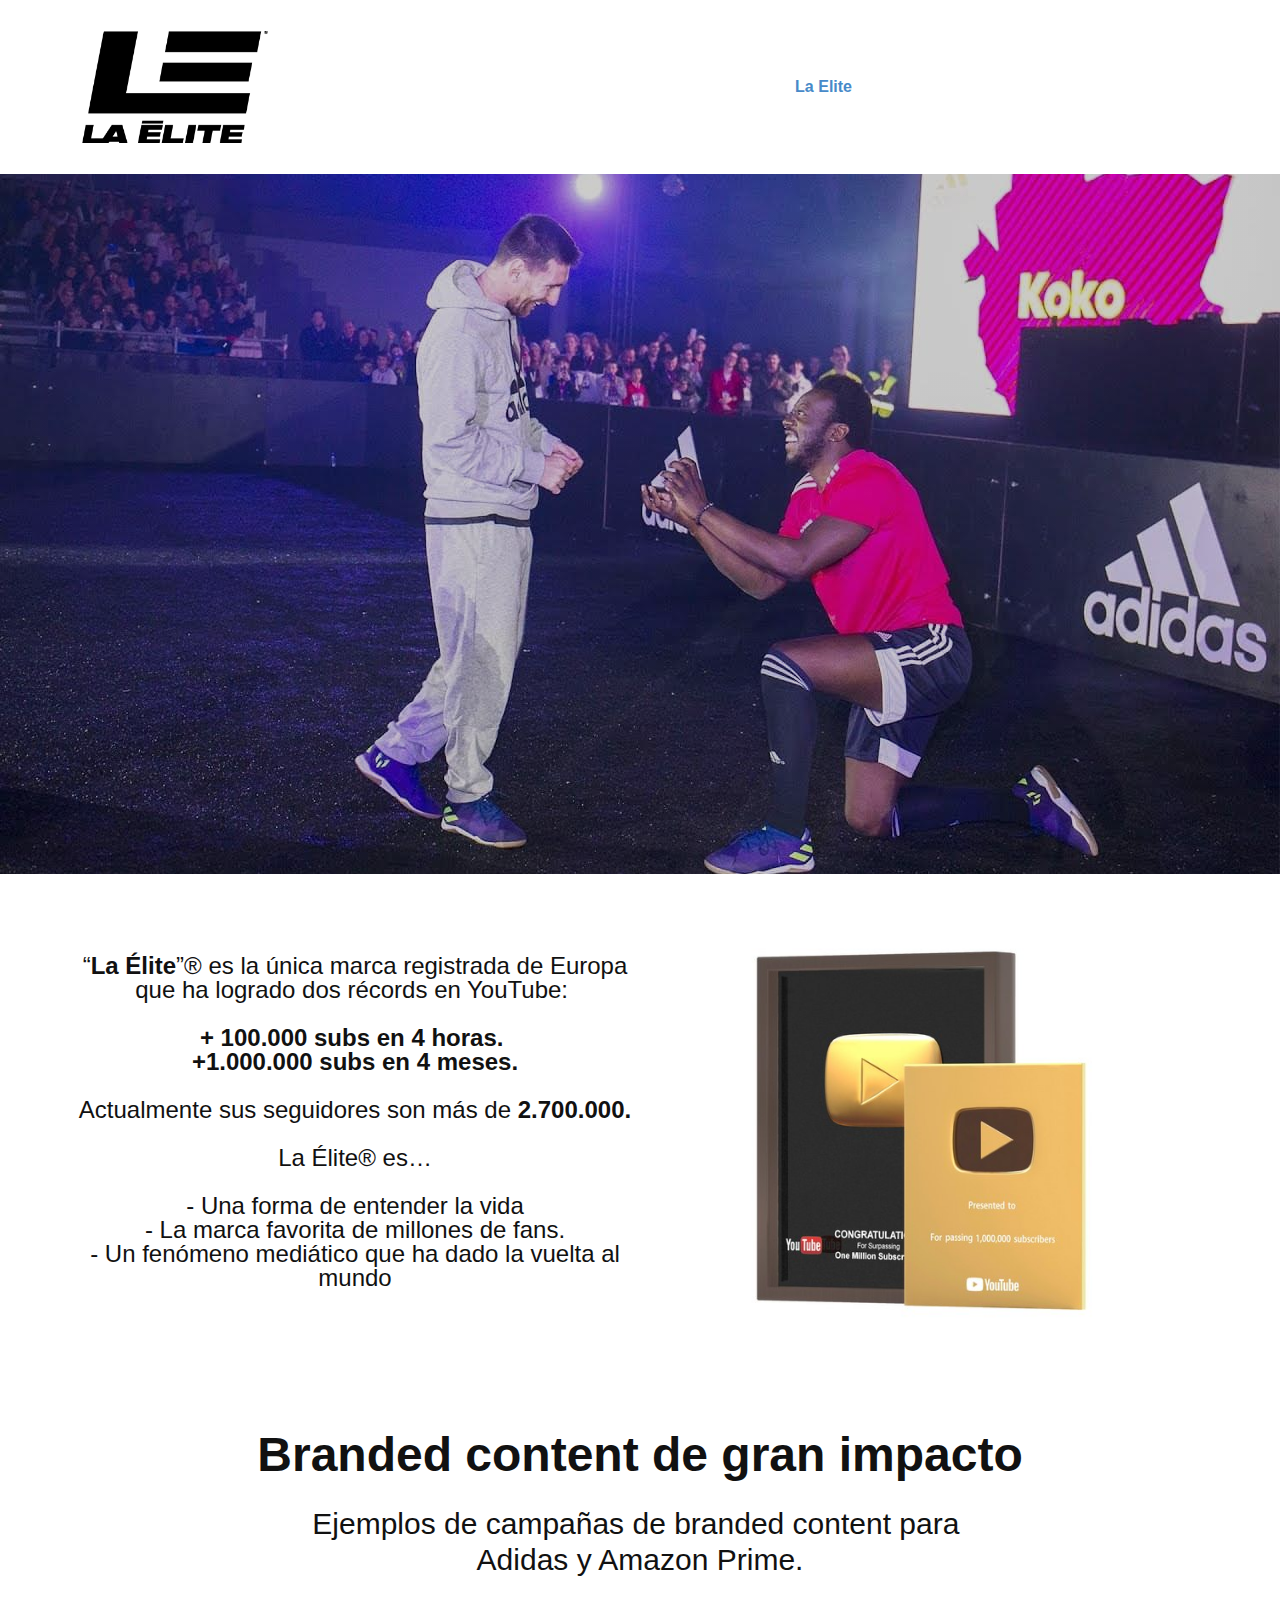
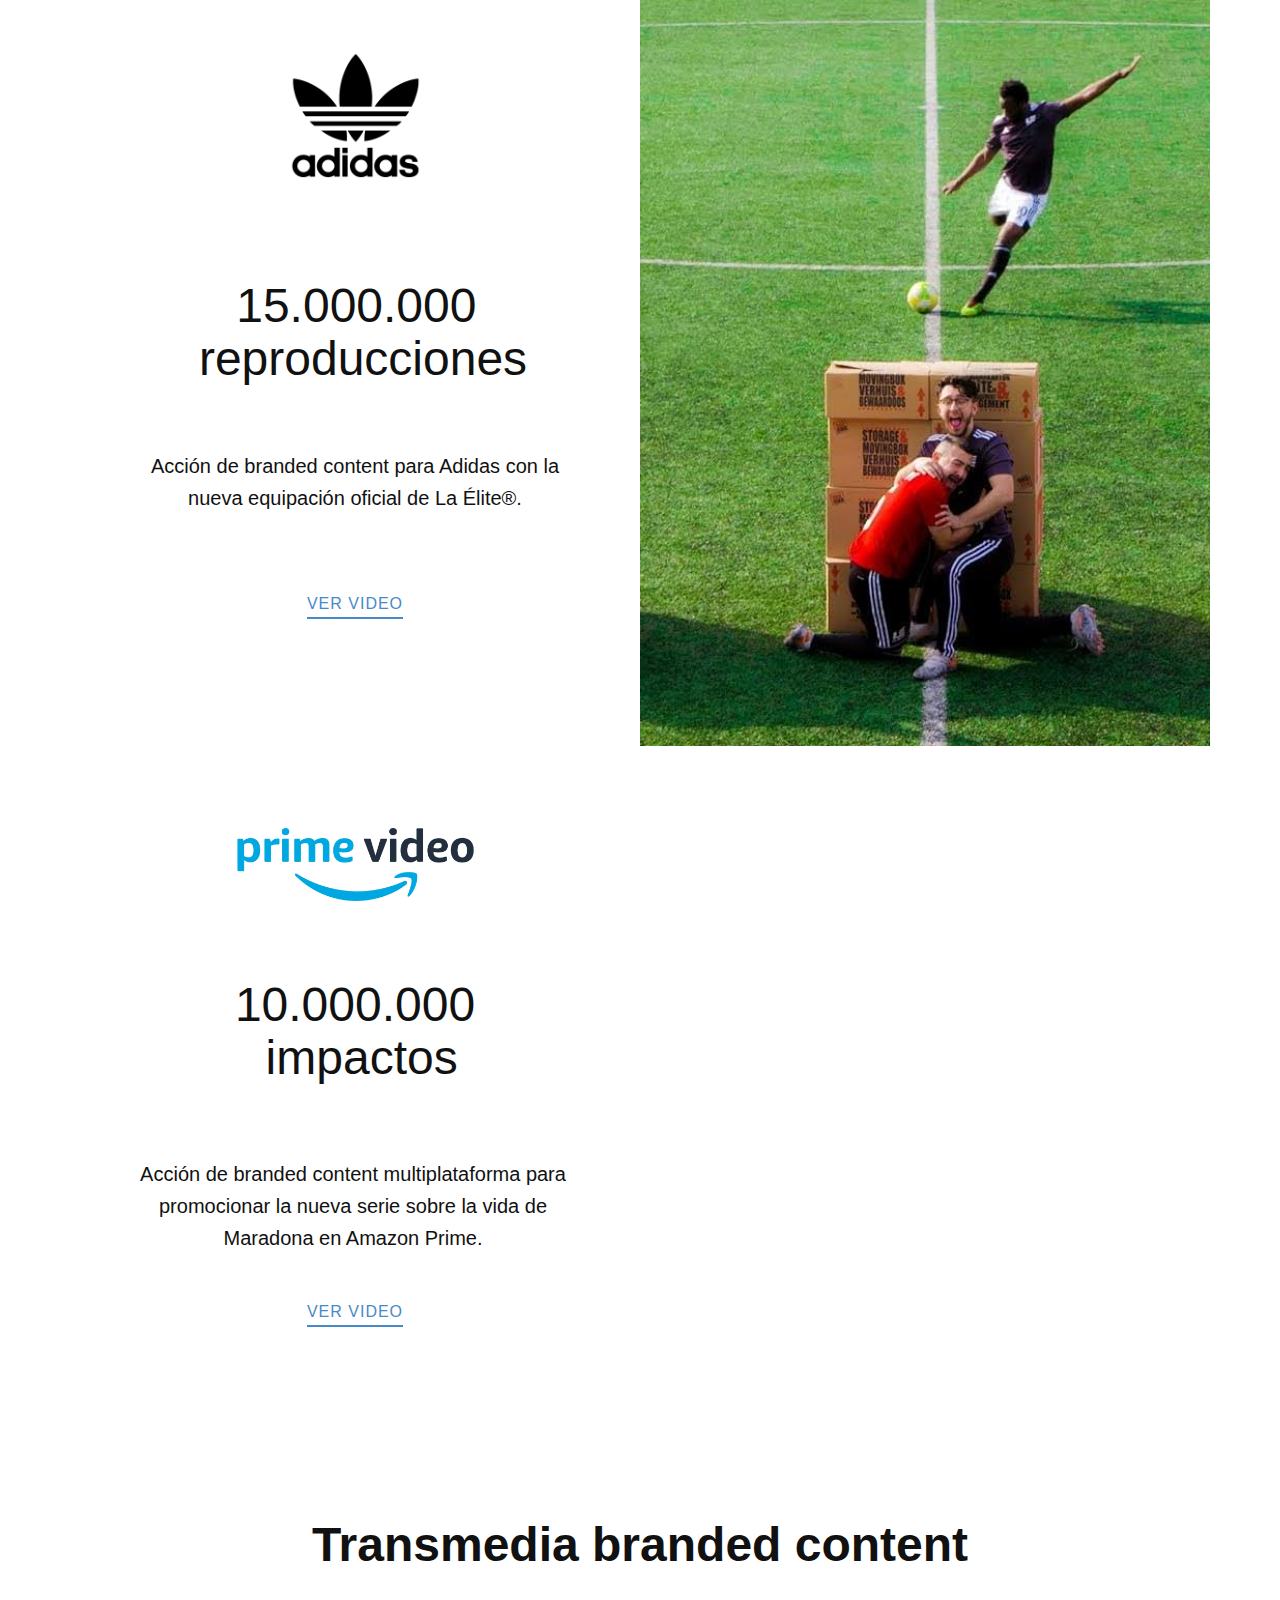
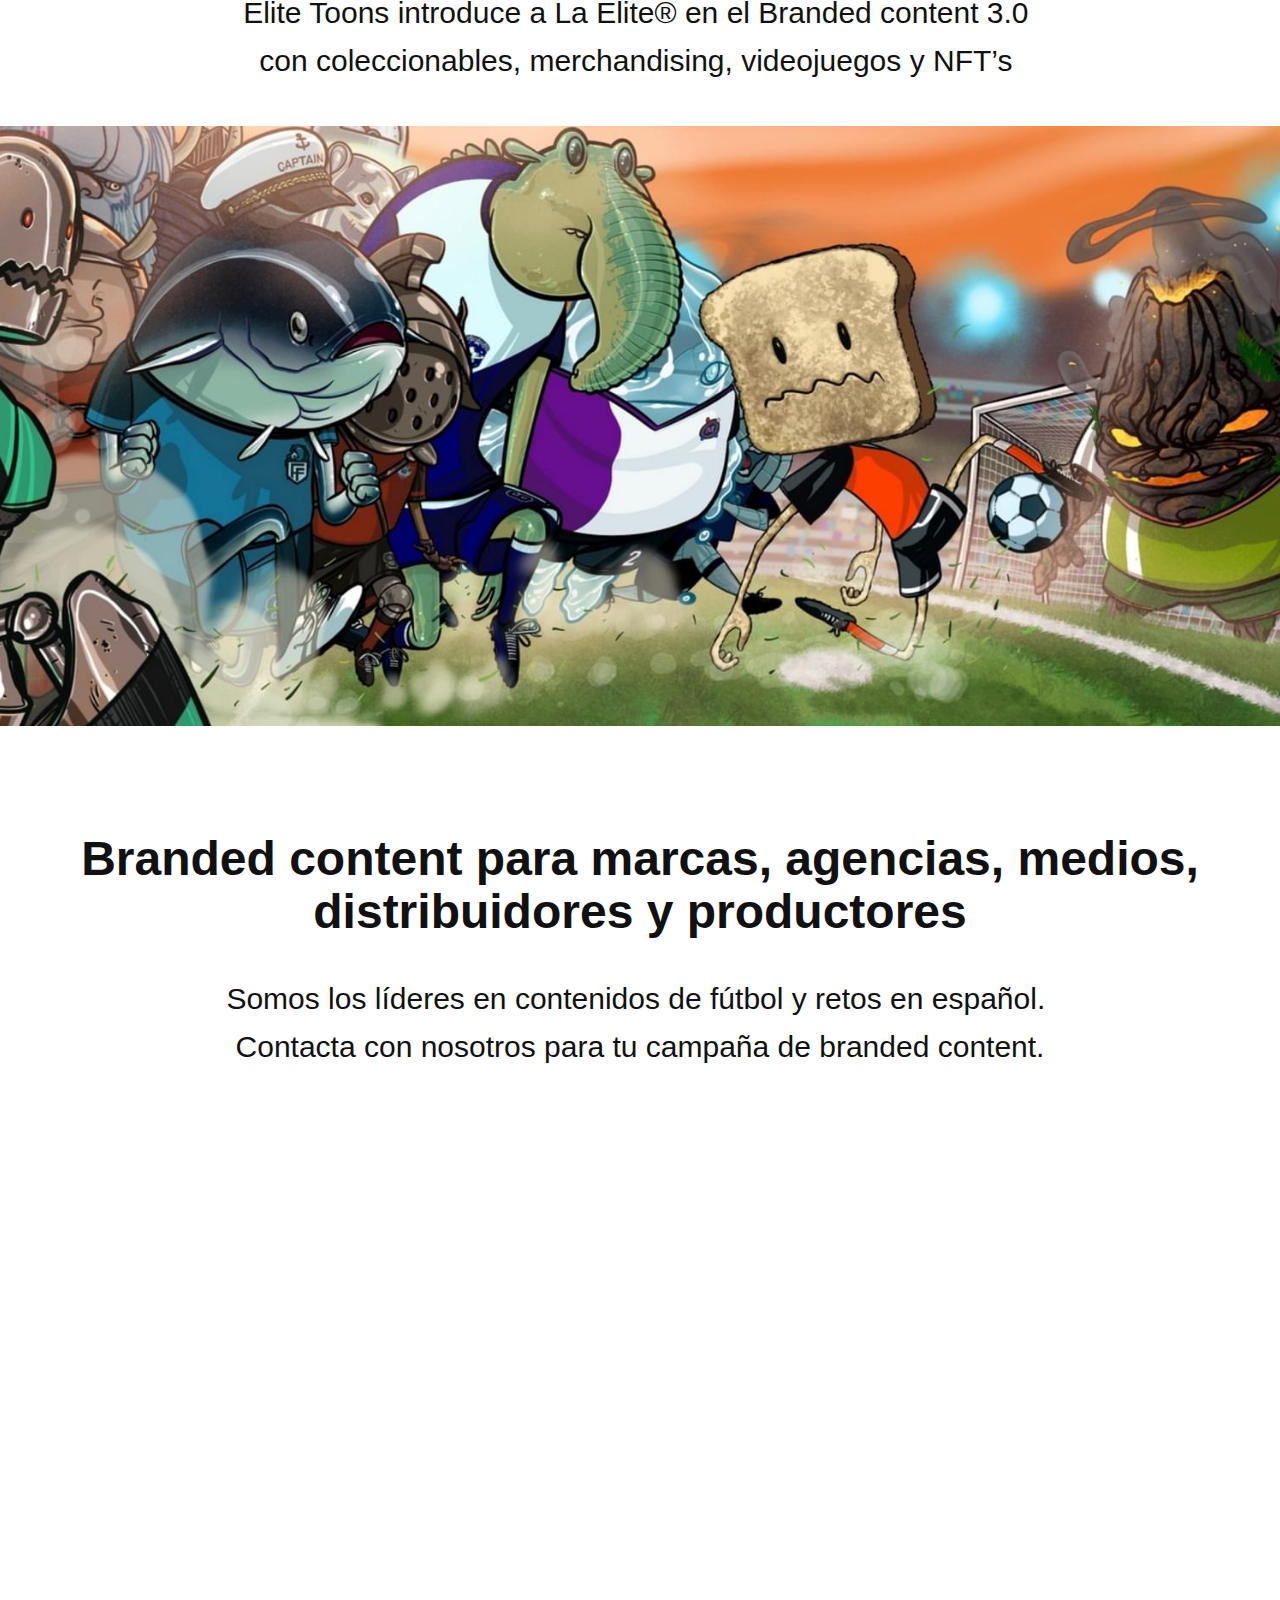
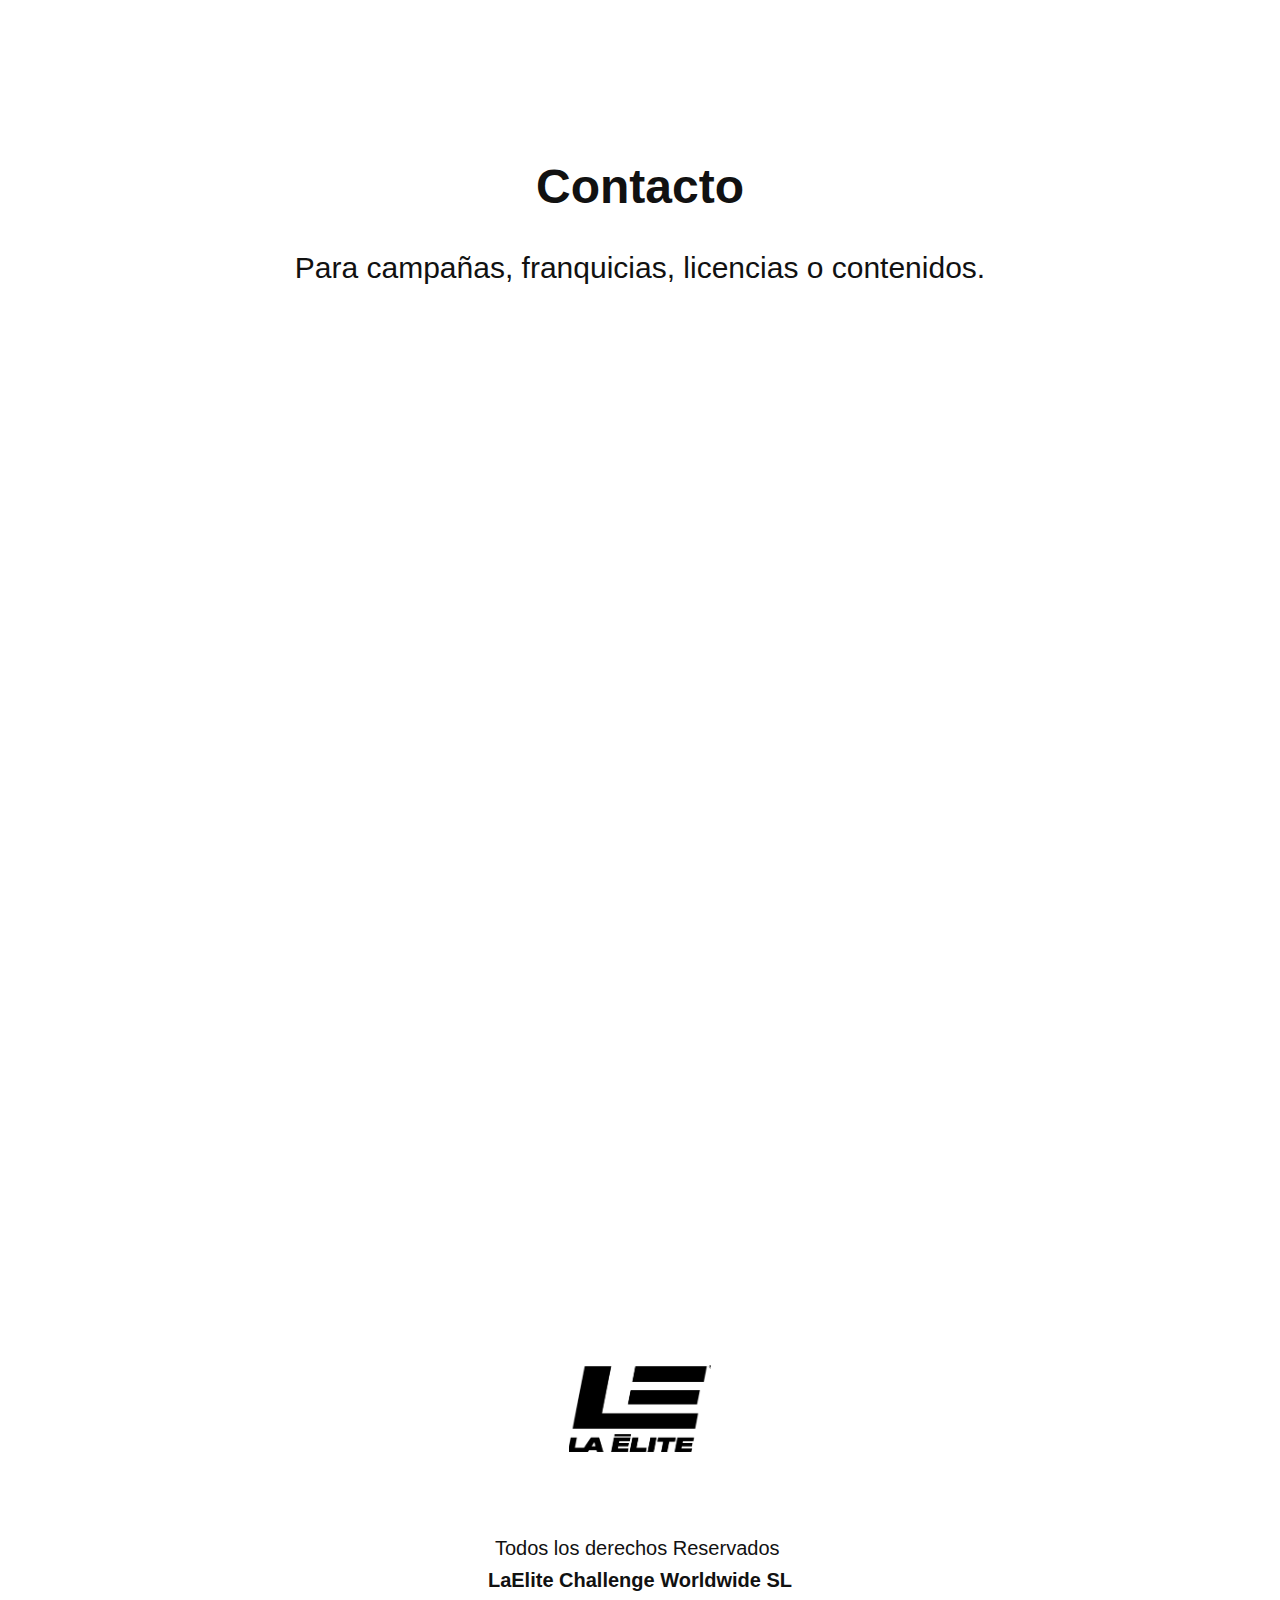
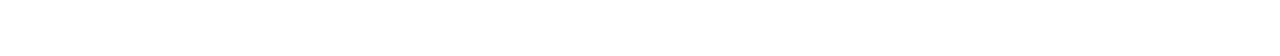
==== commit 9eac511b: "Quitar link, en anterior cambiar imagen maradona" ====
--- a/La-Elite.html
+++ b/La-Elite.html
@@ -164,10 +164,7 @@
       <div class="u-clearfix u-sheet u-sheet-1"></div>
     </section>
     <section class="u-clearfix u-section-8" id="sec-aef9">
-      <div class="u-clearfix u-sheet u-valign-middle-sm u-valign-middle-xs u-sheet-1">
-        <a href="https://cryptomarketing.es/elitetoons/index.html" class="u-btn u-button-style u-none u-text-hover-palette-2-base u-text-palette-1-base u-btn-1">elite toons&nbsp;<span class="u-icon u-text-palette-1-base"><svg class="u-svg-content" viewBox="0 -32 426.66667 426" style="width: 1em; height: 1em;"><path d="m213.332031 181.667969c0 4.265625-1.277343 8.53125-3.625 11.730469l-106.667969 160c-3.839843 5.761718-10.238281 9.601562-17.707031 9.601562h-64c-11.730469 0-21.332031-9.601562-21.332031-21.332031 0-4.269531 1.28125-8.535157 3.625-11.734375l98.773438-148.265625-98.773438-148.269531c-2.34375-3.199219-3.625-7.464844-3.625-11.730469 0-11.734375 9.601562-21.335938 21.332031-21.335938h64c7.46875 0 13.867188 3.839844 17.707031 9.601563l106.667969 160c2.347657 3.199218 3.625 7.464844 3.625 11.734375zm0 0"></path><path d="m426.667969 181.667969c0 4.265625-1.28125 8.53125-3.628907 11.730469l-106.664062 160c-3.839844 5.761718-10.242188 9.601562-17.707031 9.601562h-64c-11.734375 0-21.335938-9.601562-21.335938-21.332031 0-4.269531 1.28125-8.535157 3.628907-11.734375l98.773437-148.265625-98.773437-148.269531c-2.347657-3.199219-3.628907-7.464844-3.628907-11.730469 0-11.734375 9.601563-21.335938 21.335938-21.335938h64c7.464843 0 13.867187 3.839844 17.707031 9.601563l106.664062 160c2.347657 3.199218 3.628907 7.464844 3.628907 11.734375zm0 0"></path></svg></span>
-        </a>
-      </div>
+      <div class="u-clearfix u-sheet u-valign-middle-sm u-valign-middle-xs u-sheet-1"></div>
     </section>
     <section class="u-clearfix u-section-9" id="sec-1248">
       <div class="u-clearfix u-sheet u-sheet-1">
--- a/La-Elite.css
+++ b/La-Elite.css
@@ -623,24 +623,9 @@
   min-height: 87px;
 }
 
-.u-section-8 .u-btn-1 {
-  border-style: none;
-  font-weight: 700;
-  font-size: 1.25rem;
-  letter-spacing: 0px;
-  text-transform: uppercase;
-  margin: 37px auto 16px;
-  padding: 0;
-}
-
 @media (max-width: 767px) {
   .u-section-8 .u-sheet-1 {
     min-height: 82px;
-  }
-
-  .u-section-8 .u-btn-1 {
-    margin-top: 24px;
-    margin-bottom: 24px;
   }
 }.u-section-9 .u-sheet-1 {
   min-height: 312px;
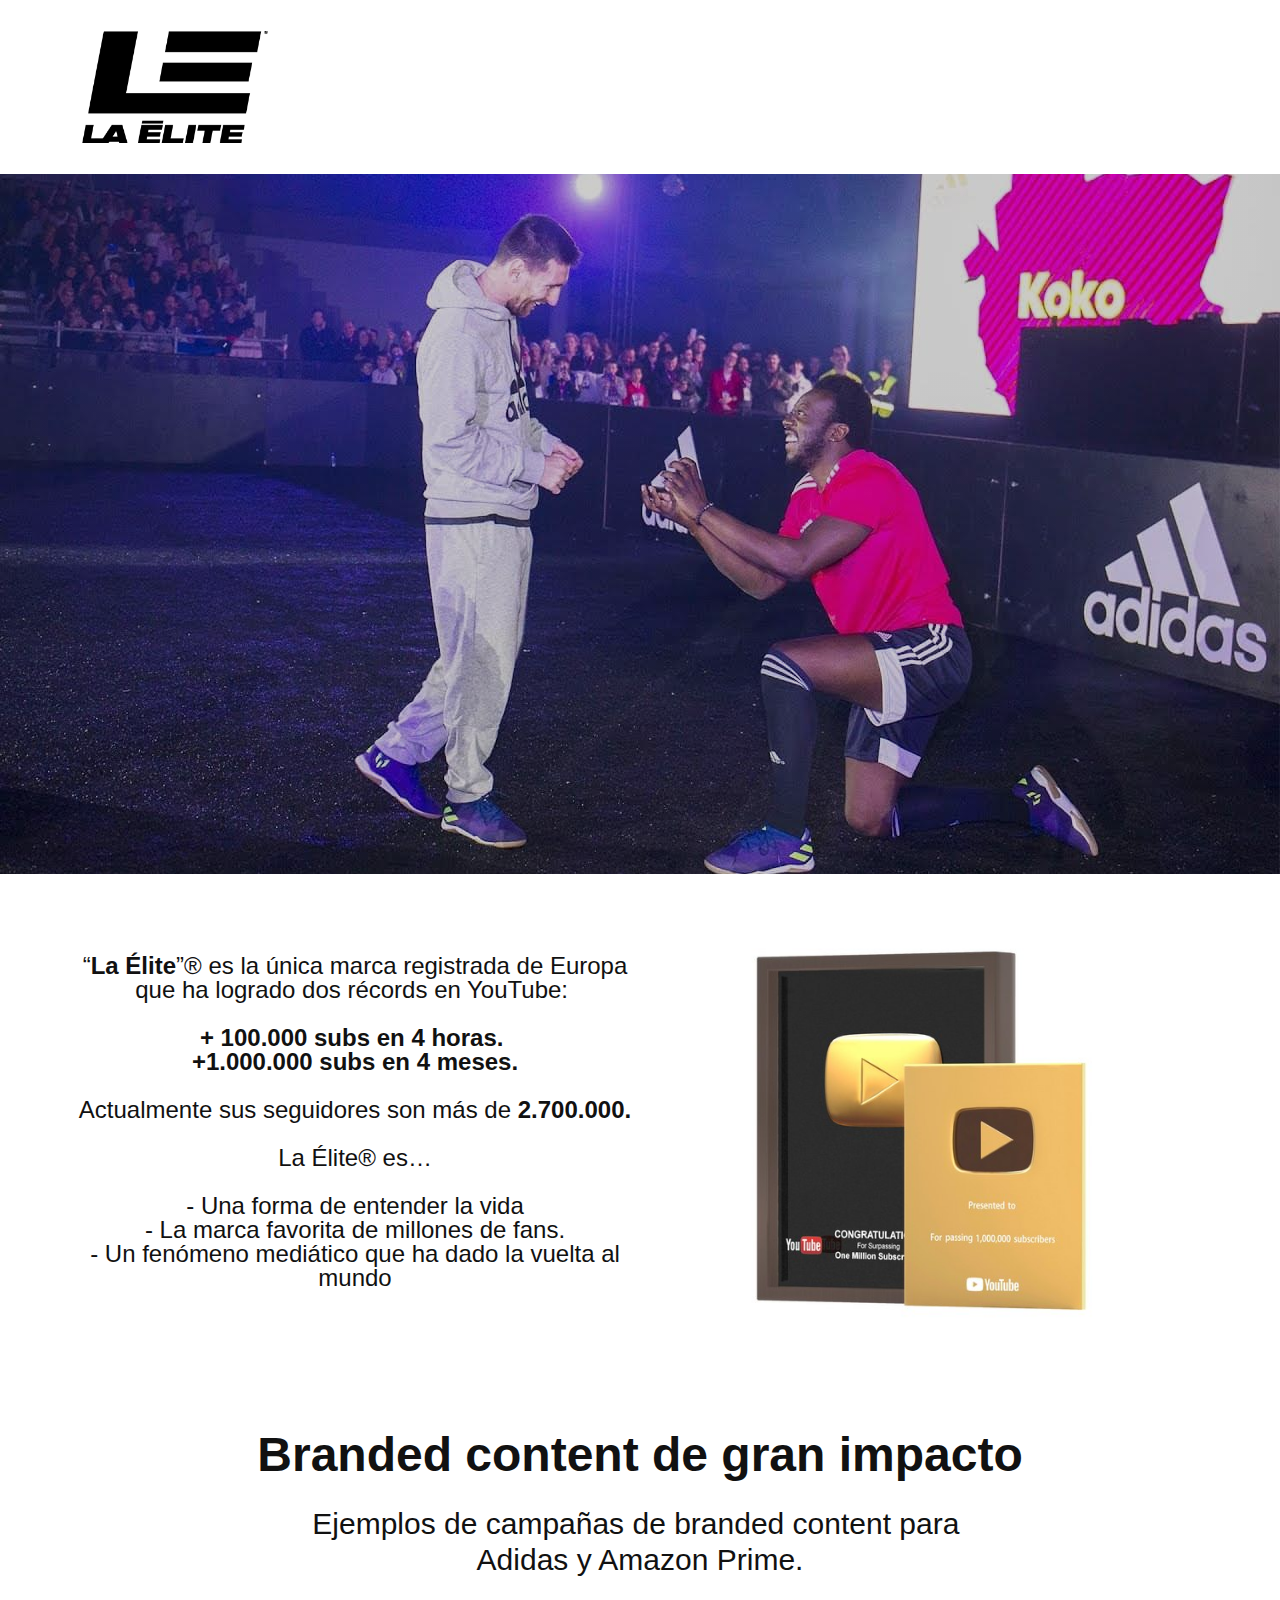
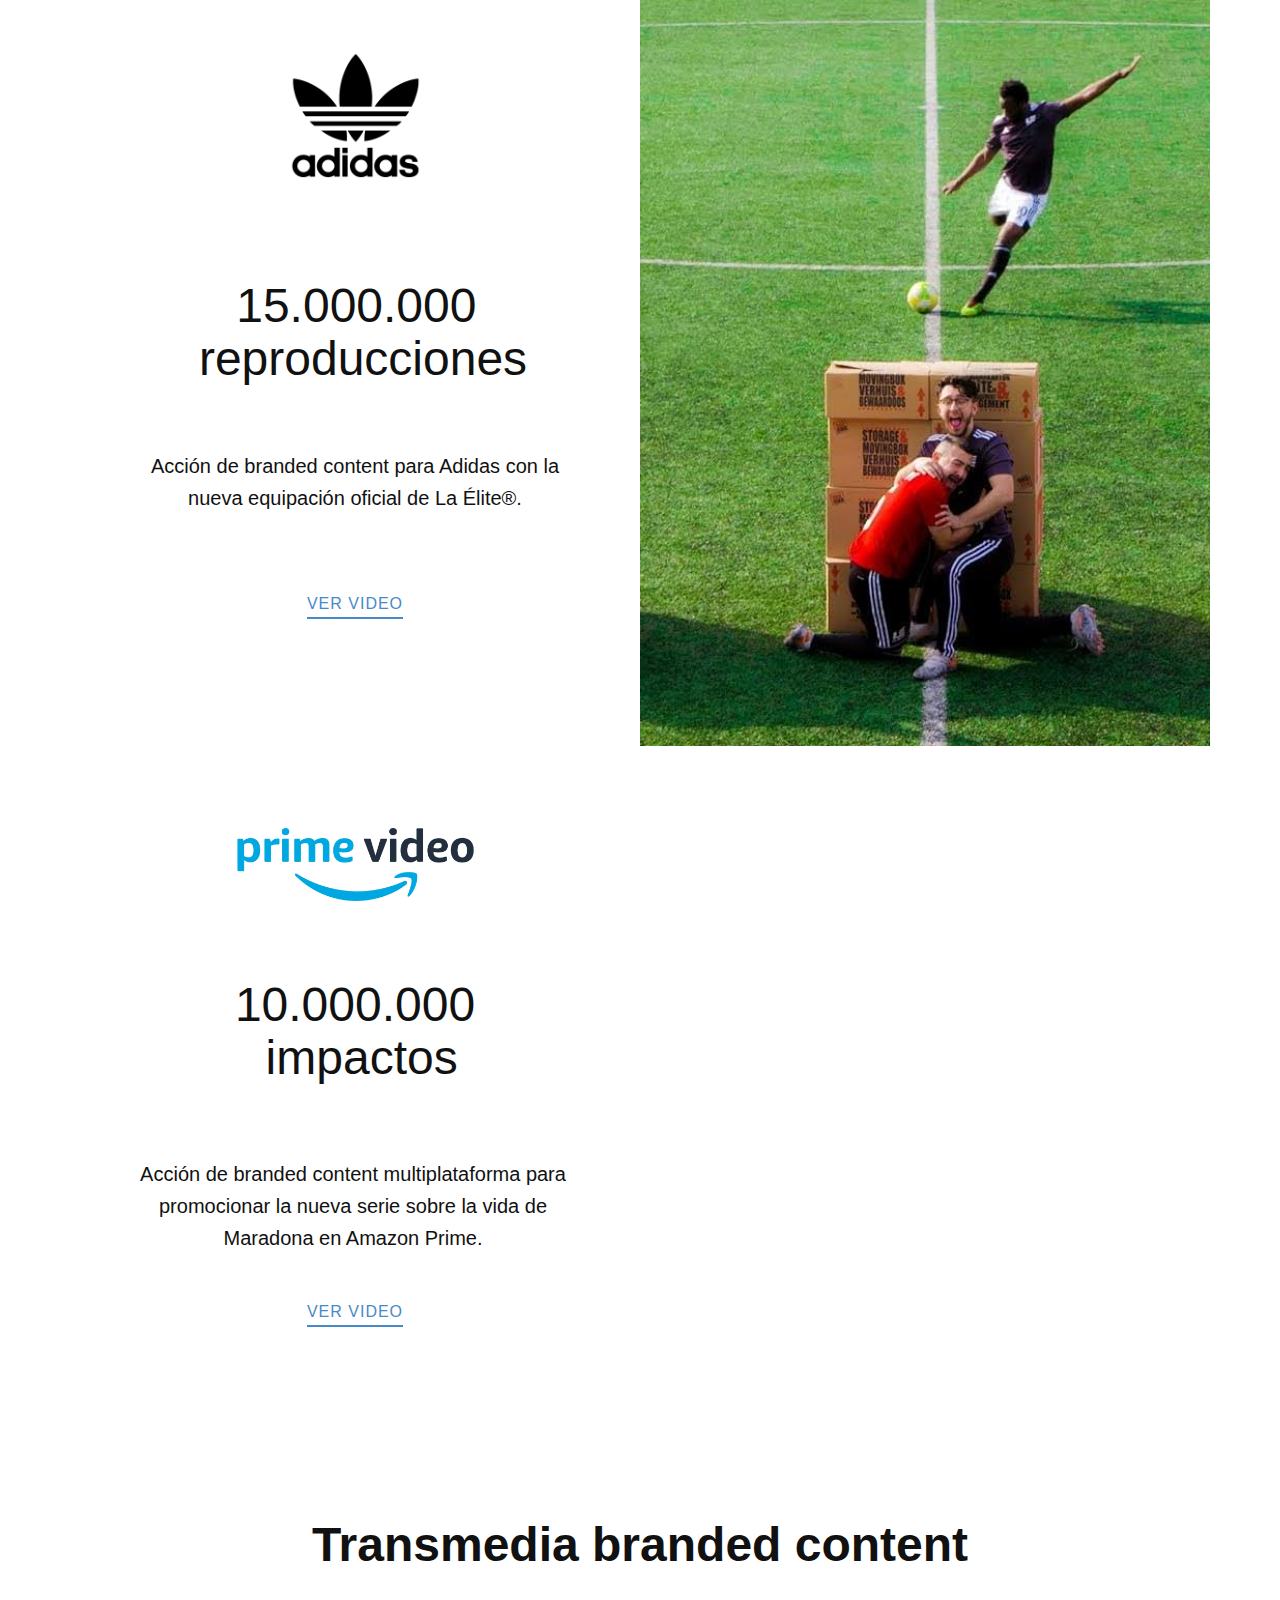
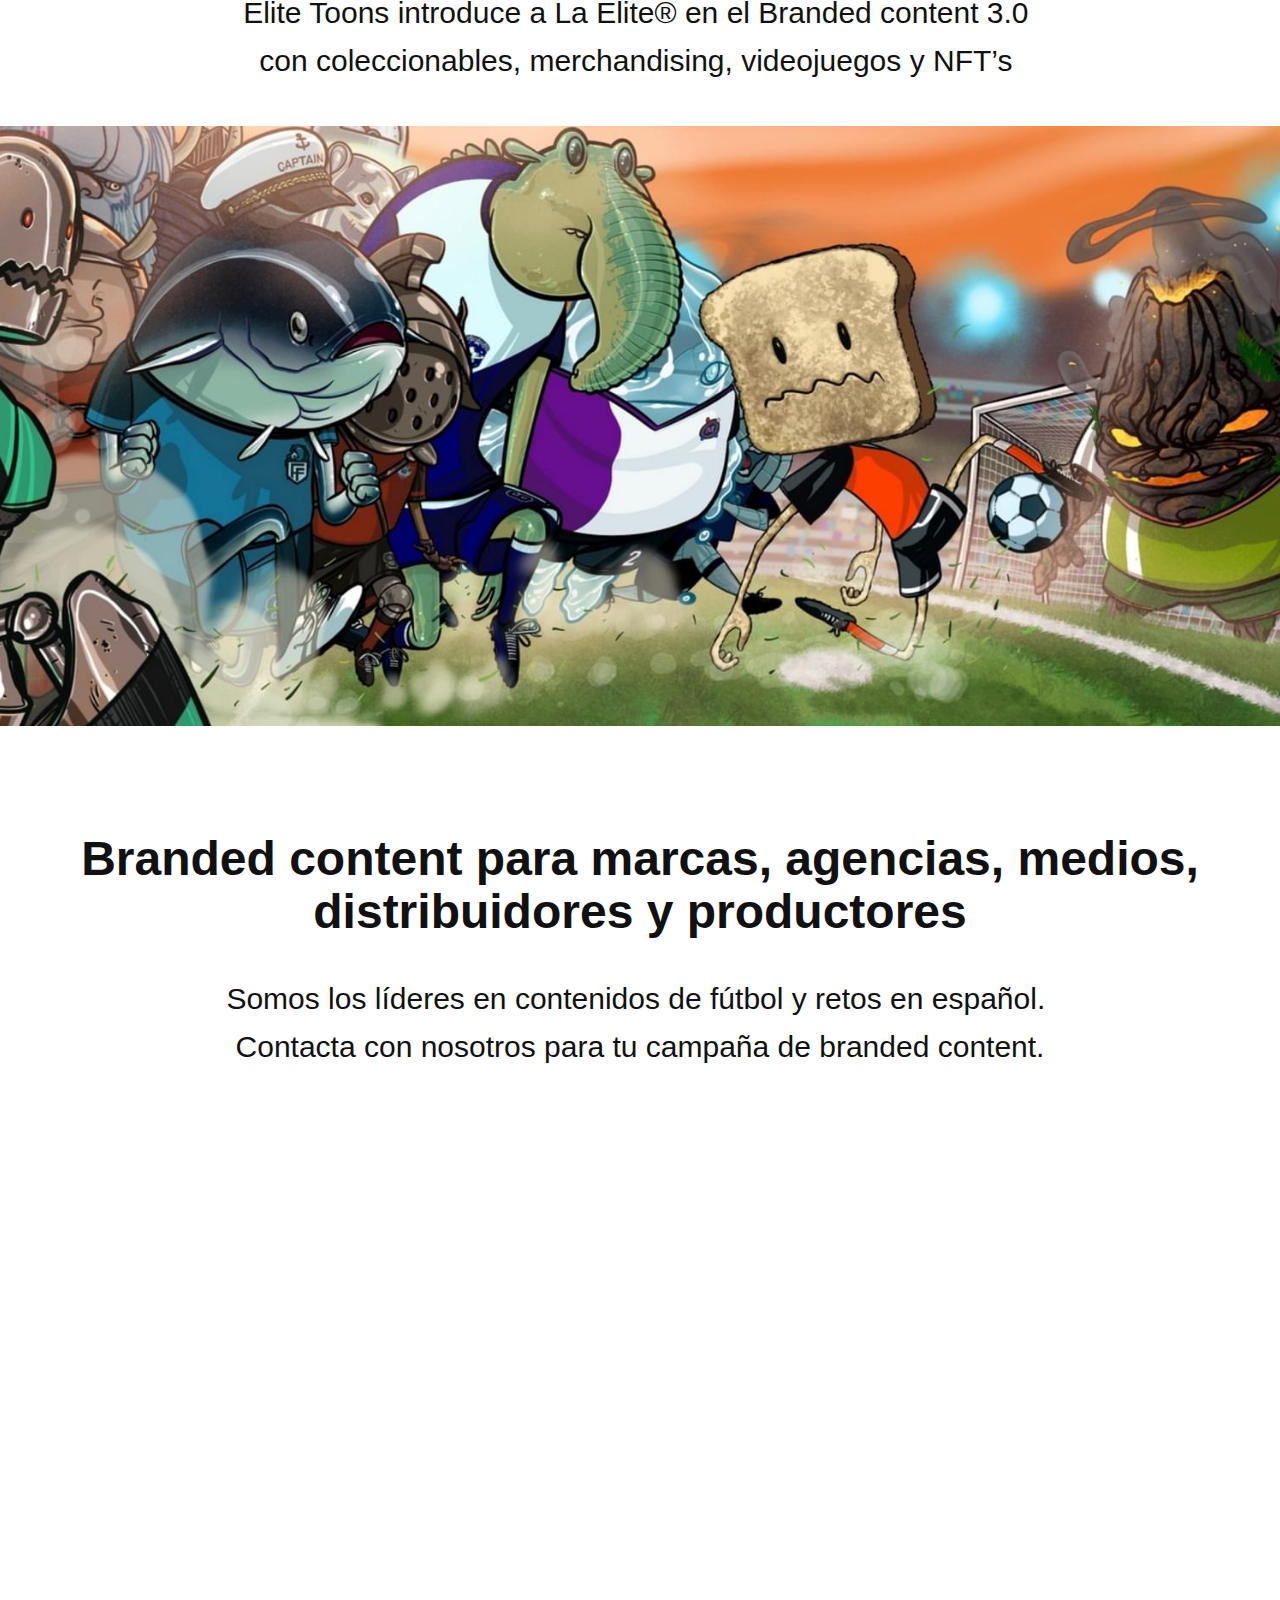
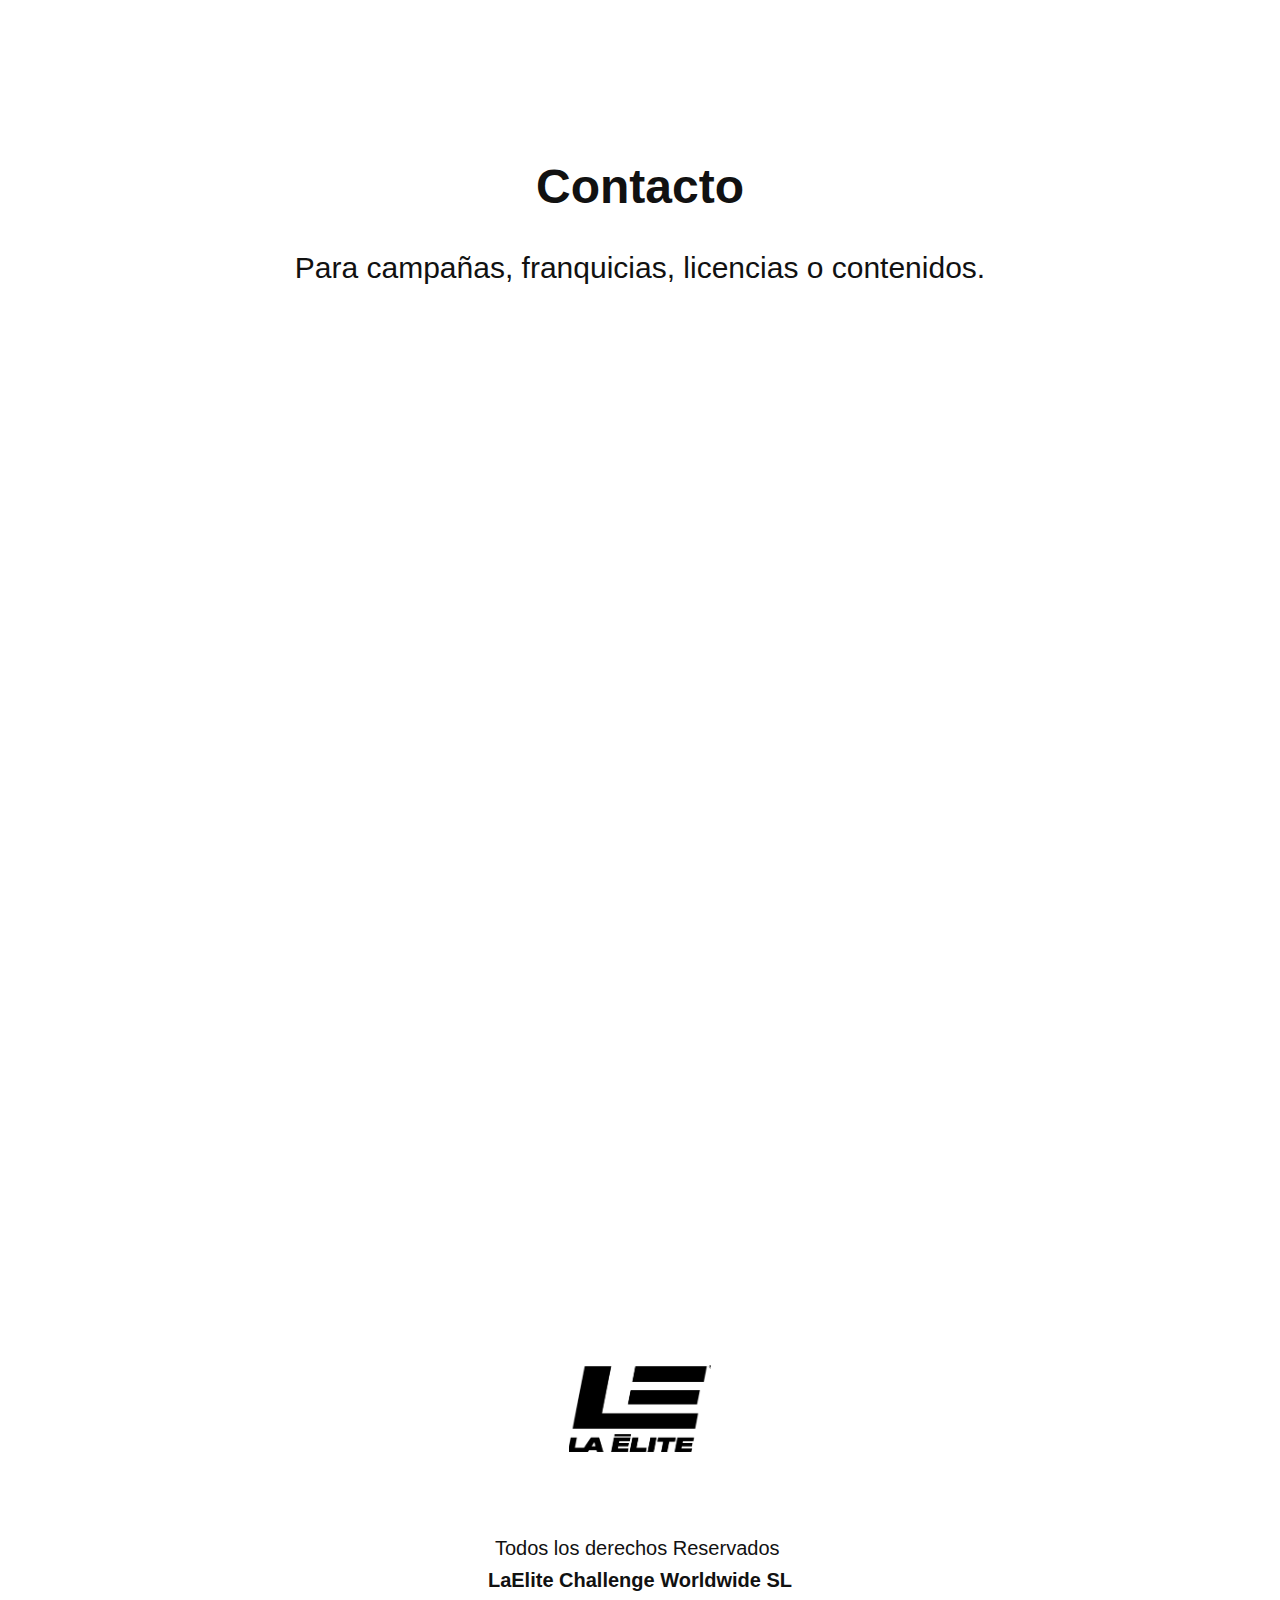
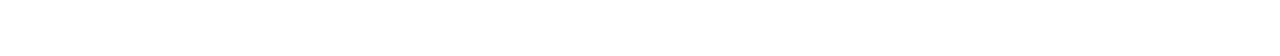
==== commit 7c3df8a2: "Add files via upload" ====
--- a/La-Elite.html
+++ b/La-Elite.html
@@ -40,29 +40,6 @@
   <meta data-intl-tel-input-cdn-path="intlTelInput/"></head>
   <body class="u-body u-xl-mode" data-lang="es"><header class="u-clearfix u-header u-white u-header" id="sec-7b88"><div class="u-clearfix u-sheet u-sheet-1">
         <img class="u-image u-image-default u-preserve-proportions u-image-1" src="images/F8633E69-F8AB-4598-884B-5E8751451764.png" alt="" data-image-width="2528" data-image-height="1537">
-        <nav class="u-menu u-menu-one-level u-offcanvas u-menu-1">
-          <div class="menu-collapse" style="font-size: 1rem; letter-spacing: 0px; font-weight: 700;">
-            <a class="u-button-style u-custom-border u-custom-border-color u-custom-borders u-custom-left-right-menu-spacing u-custom-text-active-color u-custom-text-color u-custom-text-hover-color u-custom-top-bottom-menu-spacing u-nav-link" href="#">
-              <svg class="u-svg-link" viewBox="0 0 24 24"><use xlink:href="#svg-5850"></use></svg>
-              <svg class="u-svg-content" version="1.1" id="svg-5850" viewBox="0 0 16 16" x="0px" y="0px" xmlns:xlink="http://www.w3.org/1999/xlink" xmlns="http://www.w3.org/2000/svg"><g><rect y="1" width="16" height="2"></rect><rect y="7" width="16" height="2"></rect><rect y="13" width="16" height="2"></rect>
-</g></svg>
-            </a>
-          </div>
-          <div class="u-custom-menu u-nav-container">
-            <ul class="u-nav u-spacing-20 u-unstyled u-nav-1"><li class="u-nav-item"><a class="u-button-style u-nav-link u-text-active-palette-1-base u-text-grey-90 u-text-hover-palette-2-base" href="La-Elite.html" style="padding: 10px 194px;">La Elite</a>
-</li></ul>
-          </div>
-          <div class="u-custom-menu u-nav-container-collapse">
-            <div class="u-black u-container-style u-inner-container-layout u-opacity u-opacity-95 u-sidenav">
-              <div class="u-inner-container-layout u-sidenav-overflow">
-                <div class="u-menu-close"></div>
-                <ul class="u-align-center u-nav u-popupmenu-items u-unstyled u-nav-2"><li class="u-nav-item"><a class="u-button-style u-nav-link" href="La-Elite.html">La Elite</a>
-</li></ul>
-              </div>
-            </div>
-            <div class="u-black u-menu-overlay u-opacity u-opacity-70"></div>
-          </div>
-        </nav>
       </div></header>
     <section class="u-align-center u-clearfix u-image u-shading u-video-cover u-section-1" id="carousel_d0b0" data-image-width="1280" data-image-height="720">
       <div class="u-clearfix u-sheet u-sheet-1"></div>
--- a/nicepage.css
+++ b/nicepage.css
@@ -41142,20 +41142,7 @@
 .u-header .u-image-1 {
   width: 186px;
   height: 112px;
-  margin: 31px auto 0 12px;
-}
-
-.u-header .u-menu-1 {
-  margin: -74px 164px 60px auto;
-}
-
-.u-header .u-nav-1 {
-  font-weight: 700;
-  font-size: 1rem;
-}
-
-.u-header .u-nav-2 {
-  font-size: 1.25rem;
+  margin: 31px auto 31px 12px;
 }
 @media (max-width: 1199px) {
   .u-header .u-image-1 {
@@ -41163,11 +41150,6 @@
     height: 124px;
     margin-left: 12px;
   }
-
-  .u-header .u-menu-1 {
-    margin-top: -74px;
-    margin-right: 164px;
-  }
 }
 @media (max-width: 991px) {
   .u-header .u-image-1 {
@@ -41185,10 +41167,6 @@
   .u-header .u-image-1 {
     width: 178px;
     height: 107px;
-  }
-
-  .u-header .u-menu-1 {
-    margin-right: 103px;
   }
 }
  .u-footer {
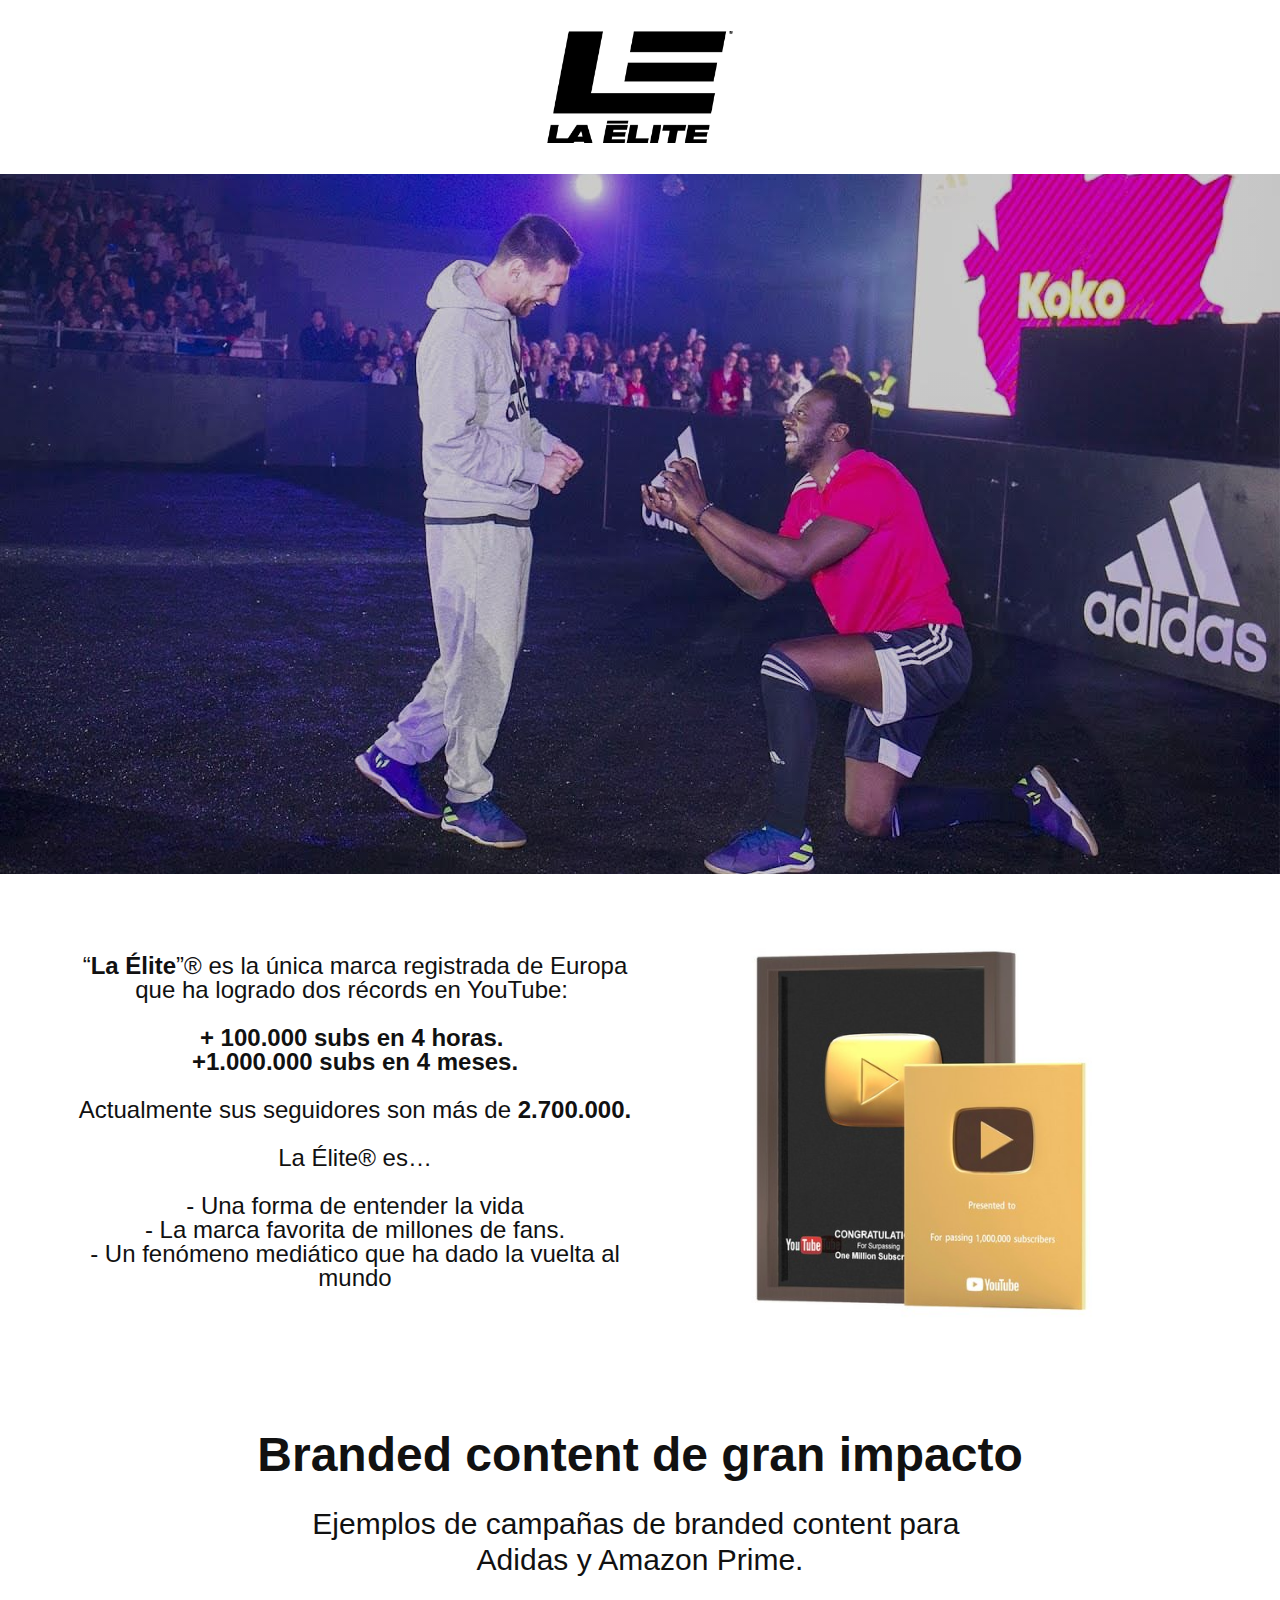
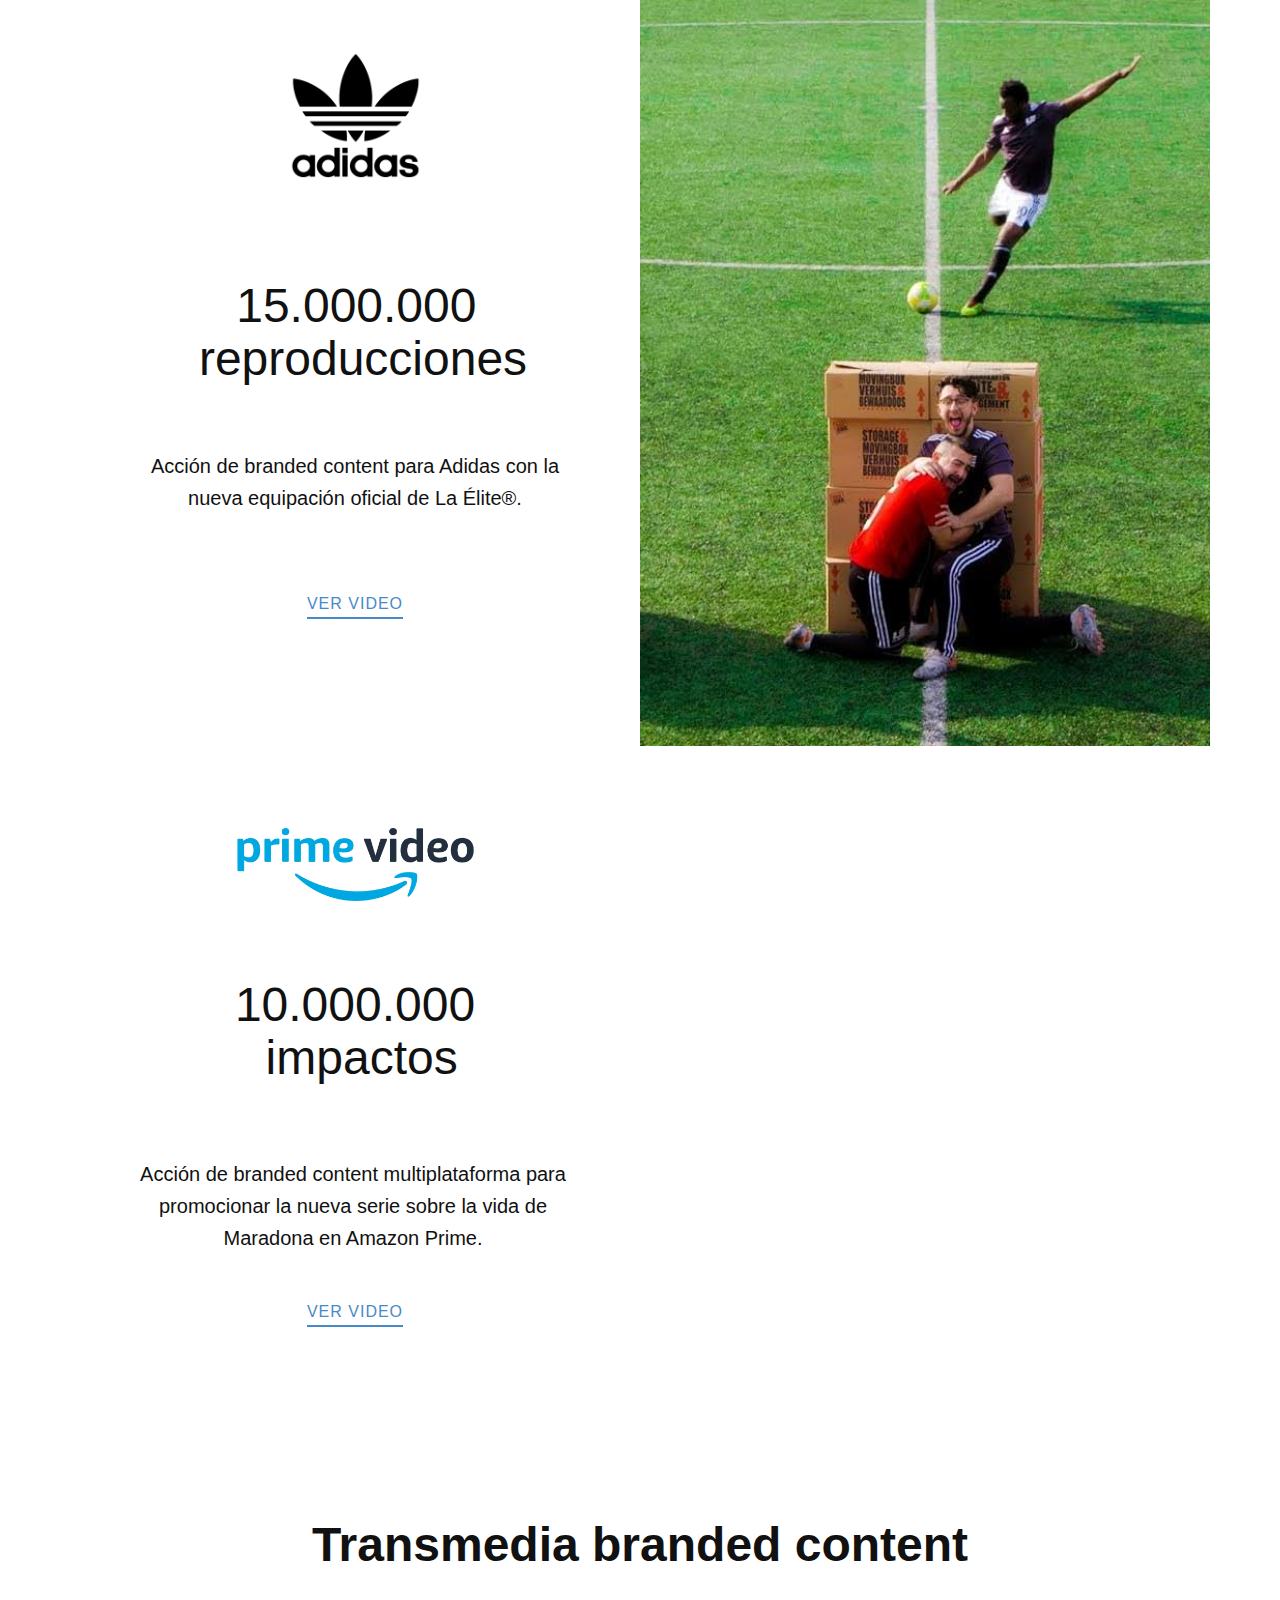
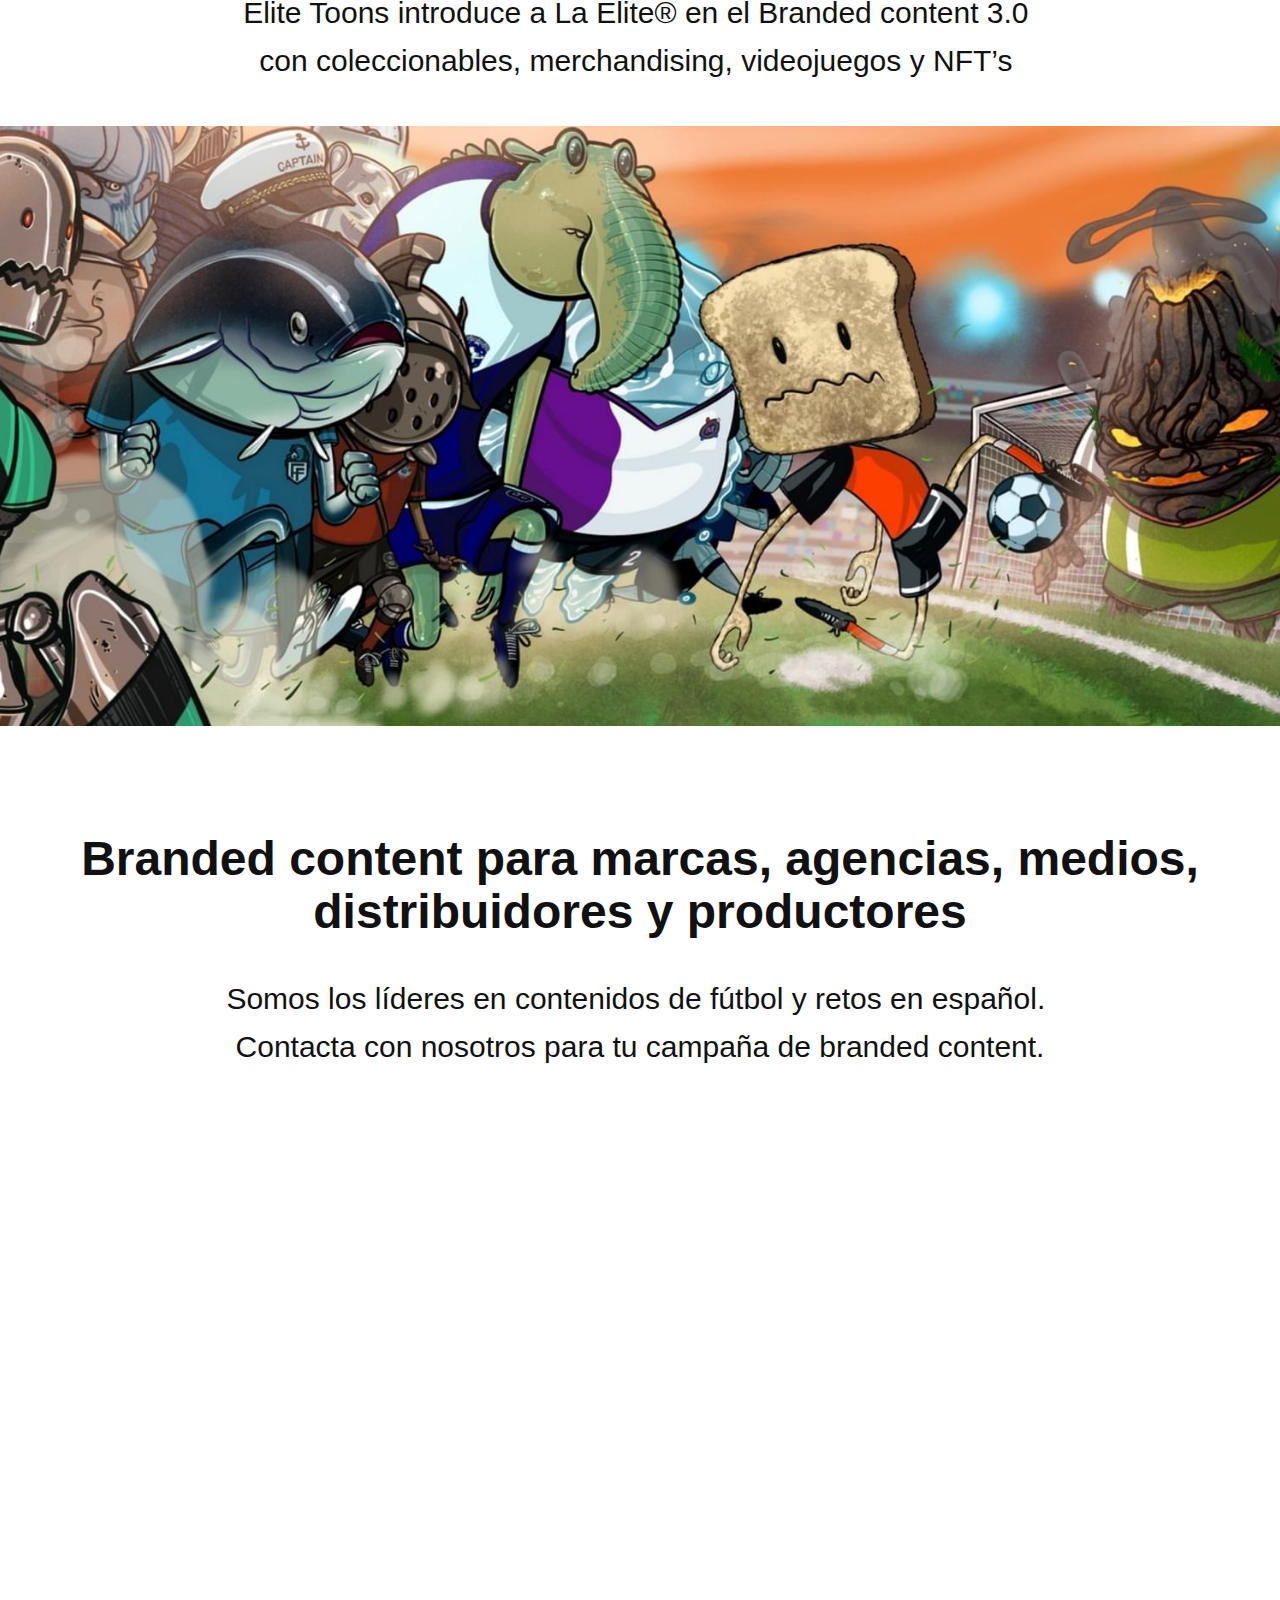
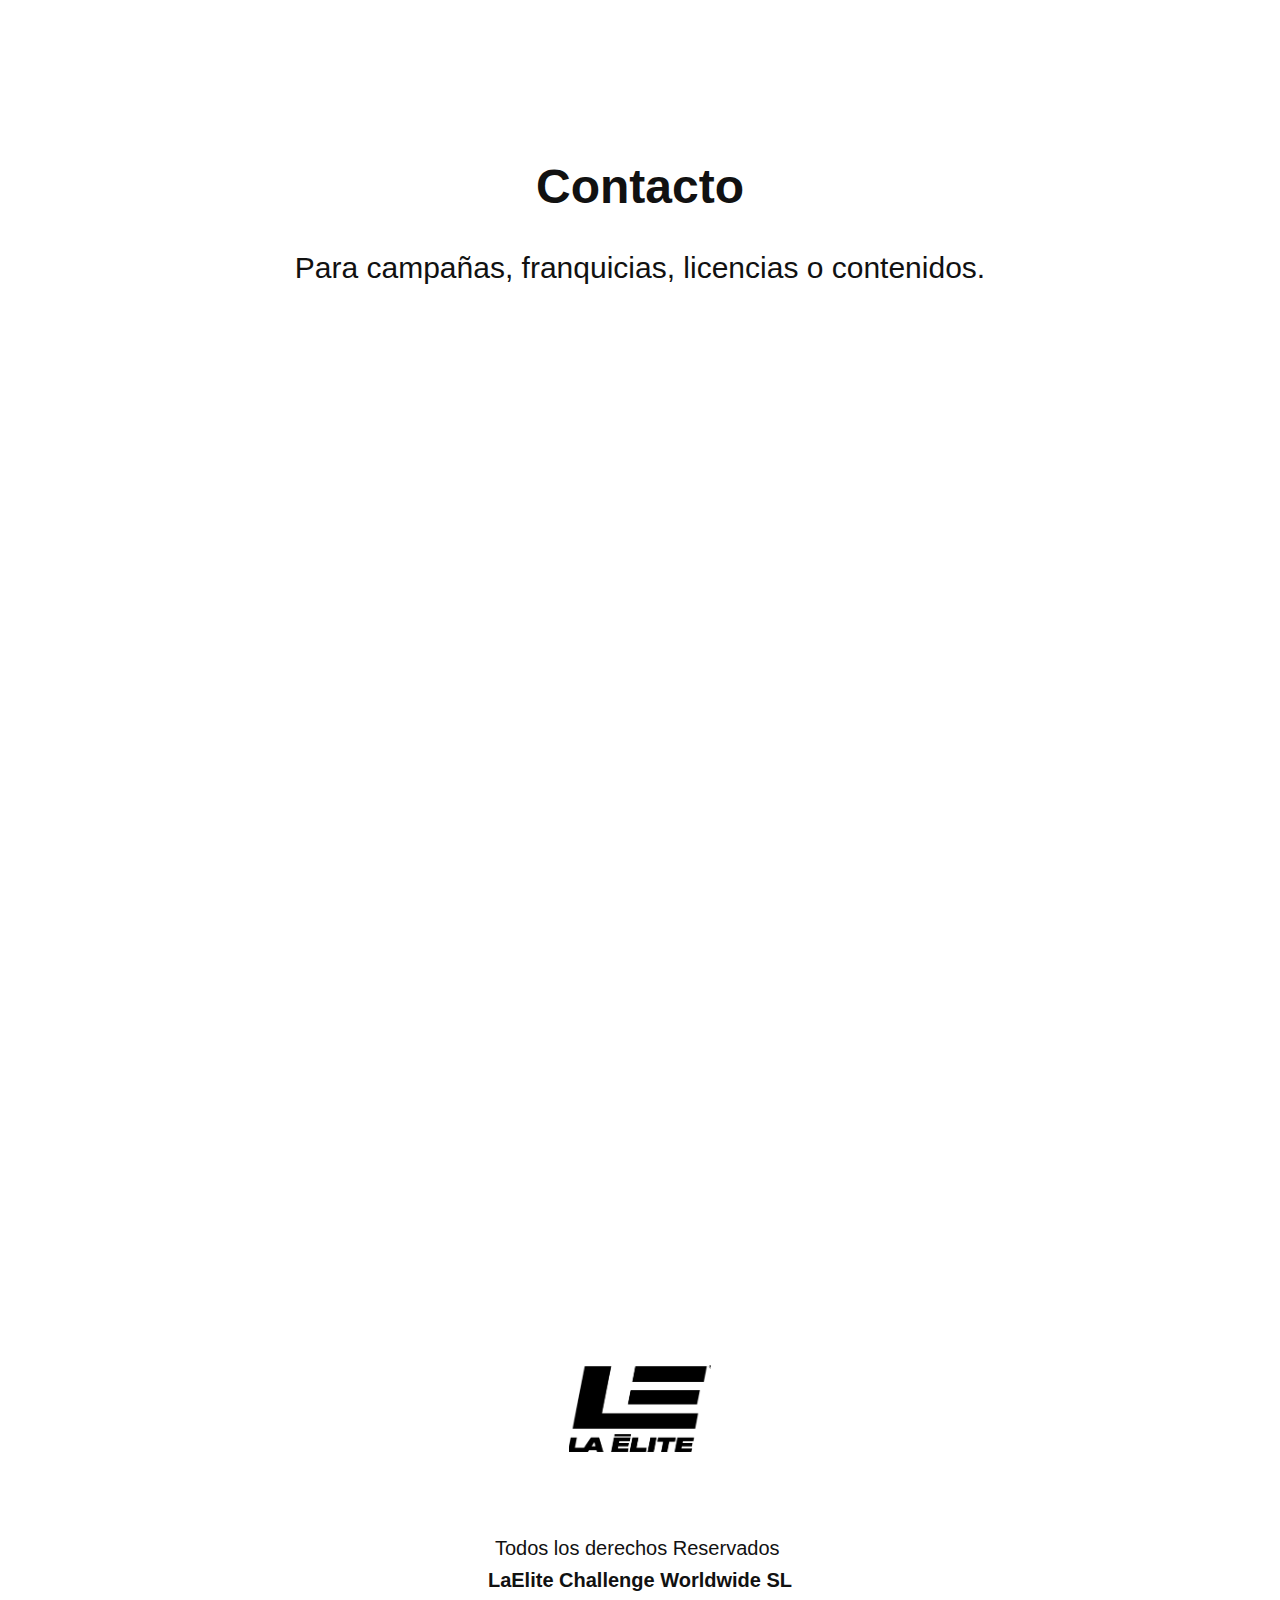
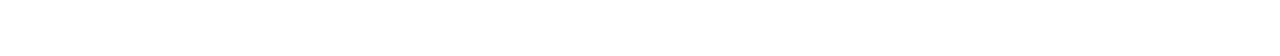
==== commit 52860352: "Centrar logo" ====
--- a/La-Elite.html
+++ b/La-Elite.html
@@ -9,7 +9,7 @@
 <link rel="stylesheet" href="La-Elite.css" media="screen">
     <script class="u-script" type="text/javascript" src="jquery-1.9.1.min.js" defer=""></script>
     <script class="u-script" type="text/javascript" src="nicepage.js" defer=""></script>
-    <meta name="generator" content="Nicepage 5.9.8, nicepage.com">
+    <meta name="generator" content="Nicepage 5.10.13, nicepage.com">
     <meta property="og:title" content="La Elite">
     <meta property="og:description" content="Challenges Worldwide. Futbol, influencers, branded content la Elite">
     <meta property="og:image" content="images/F8633E69-F8AB-4598-884B-5E8751451764.png">
@@ -171,7 +171,7 @@
     <section class="u-clearfix u-container-align-center-lg u-container-align-center-md u-container-align-center-xl u-section-13" id="sec-2883">
       <div class="u-clearfix u-sheet u-valign-top-sm u-sheet-1">
         <div class="u-align-center u-clearfix u-custom-html u-expanded-width-lg u-expanded-width-md u-expanded-width-xl u-custom-html-1">
-          <iframe src="https://docs.google.com/forms/d/e/1FAIpQLSerYa_F0TWxSxbwX2jTkiCd0v9eqsH4AauXKqIw-ObY4F_r_w/viewform?embedded=true" width="440" height="940" frameborder="0" marginheight="0" marginwidth="0">S&amp;amp;amp;amp;amp;amp;amp;amp;amp;amp;amp;amp;amp;amp;amp;amp;amp;amp;amp;amp;amp;amp;amp;amp;amp;amp;amp;amp;amp;amp;amp;amp;amp;amp;amp;amp;amp;amp;amp;amp;amp;amp;amp;amp;amp;amp;amp;amp;amp;amp;amp;amp;amp;amp;amp;amp;amp;amp;amp;amp;amp;amp;amp;#39;està carregant…</iframe>
+          <iframe src="https://docs.google.com/forms/d/e/1FAIpQLSerYa_F0TWxSxbwX2jTkiCd0v9eqsH4AauXKqIw-ObY4F_r_w/viewform?embedded=true" width="440" height="940" frameborder="0" marginheight="0" marginwidth="0">S&amp;amp;amp;amp;amp;amp;amp;amp;amp;amp;amp;amp;amp;amp;amp;amp;amp;amp;amp;amp;amp;amp;amp;amp;amp;amp;amp;amp;amp;amp;amp;amp;amp;amp;amp;amp;amp;amp;amp;amp;amp;amp;amp;amp;amp;amp;amp;amp;amp;amp;amp;amp;amp;amp;amp;amp;amp;amp;amp;amp;amp;amp;amp;amp;amp;amp;#39;està carregant…</iframe>
         </div>
       </div>
     </section>
--- a/nicepage.css
+++ b/nicepage.css
@@ -12724,6 +12724,12 @@
     flex: 1;
   }
 }
+.u-sidebar .u-form-group:not(:last-child) {
+  margin-bottom: 10px;
+}
+.u-sidebar .u-form-group > label {
+  margin-bottom: 0px;
+}
 .u-sidebar:first-child.u-indent-100 {
   margin-right: 100px;
 }
@@ -20965,11 +20971,15 @@
   position: relative;
 }
 .u-list-control {
+  display: flex;
+  position: relative;
+}
+.u-list-control.has-pagination.has-sorting {
   display: grid;
-  grid-template-columns: calc(33.3333%) calc(33.3333%) calc(33.3333%);
   grid-auto-flow: column;
   position: relative;
   align-items: center;
+  grid-template-columns: calc(33.3333%) calc(33.3333%) calc(33.3333%);
 }
 .u-pagination-center.u-sorting-center .u-list-control.has-pagination.has-sorting {
   grid-template-columns: 0;
@@ -41142,13 +41152,12 @@
 .u-header .u-image-1 {
   width: 186px;
   height: 112px;
-  margin: 31px auto 31px 12px;
+  margin: 31px auto;
 }
 @media (max-width: 1199px) {
   .u-header .u-image-1 {
     width: 207px;
     height: 124px;
-    margin-left: 12px;
   }
 }
 @media (max-width: 991px) {
